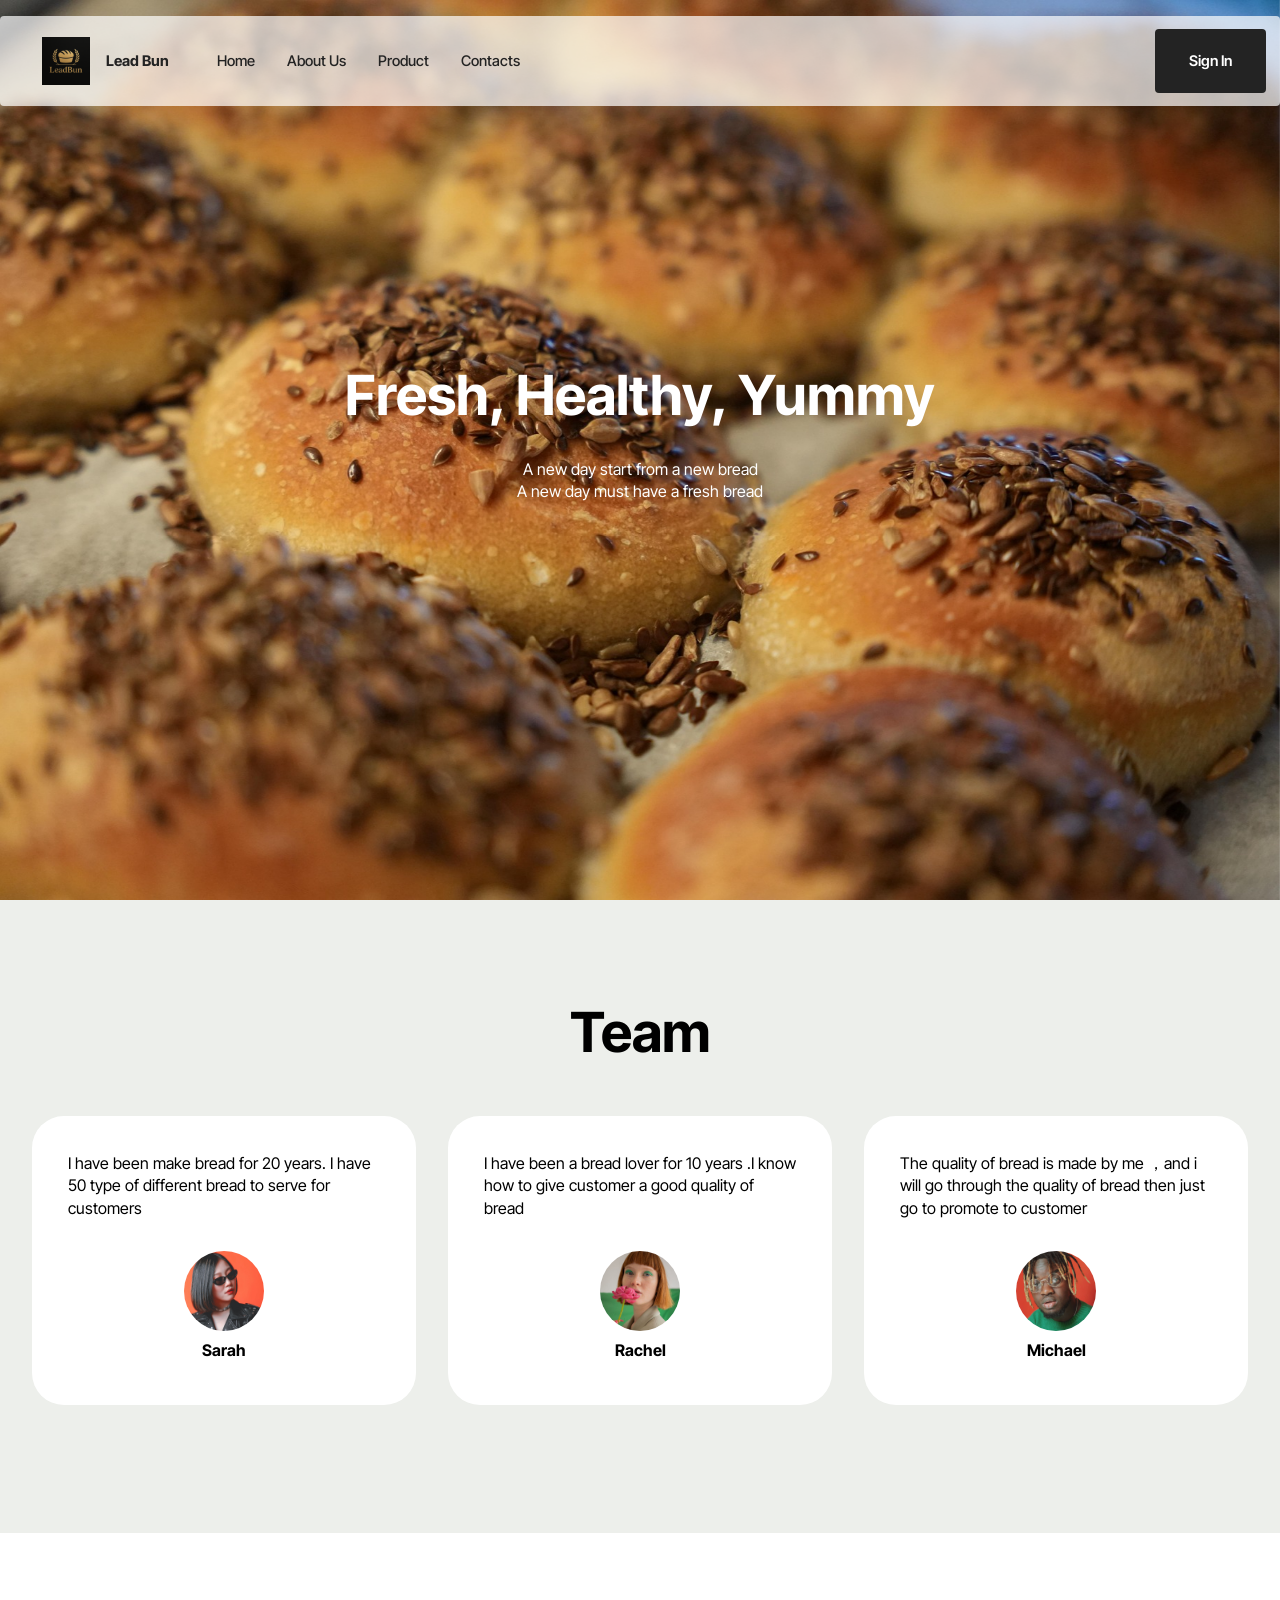
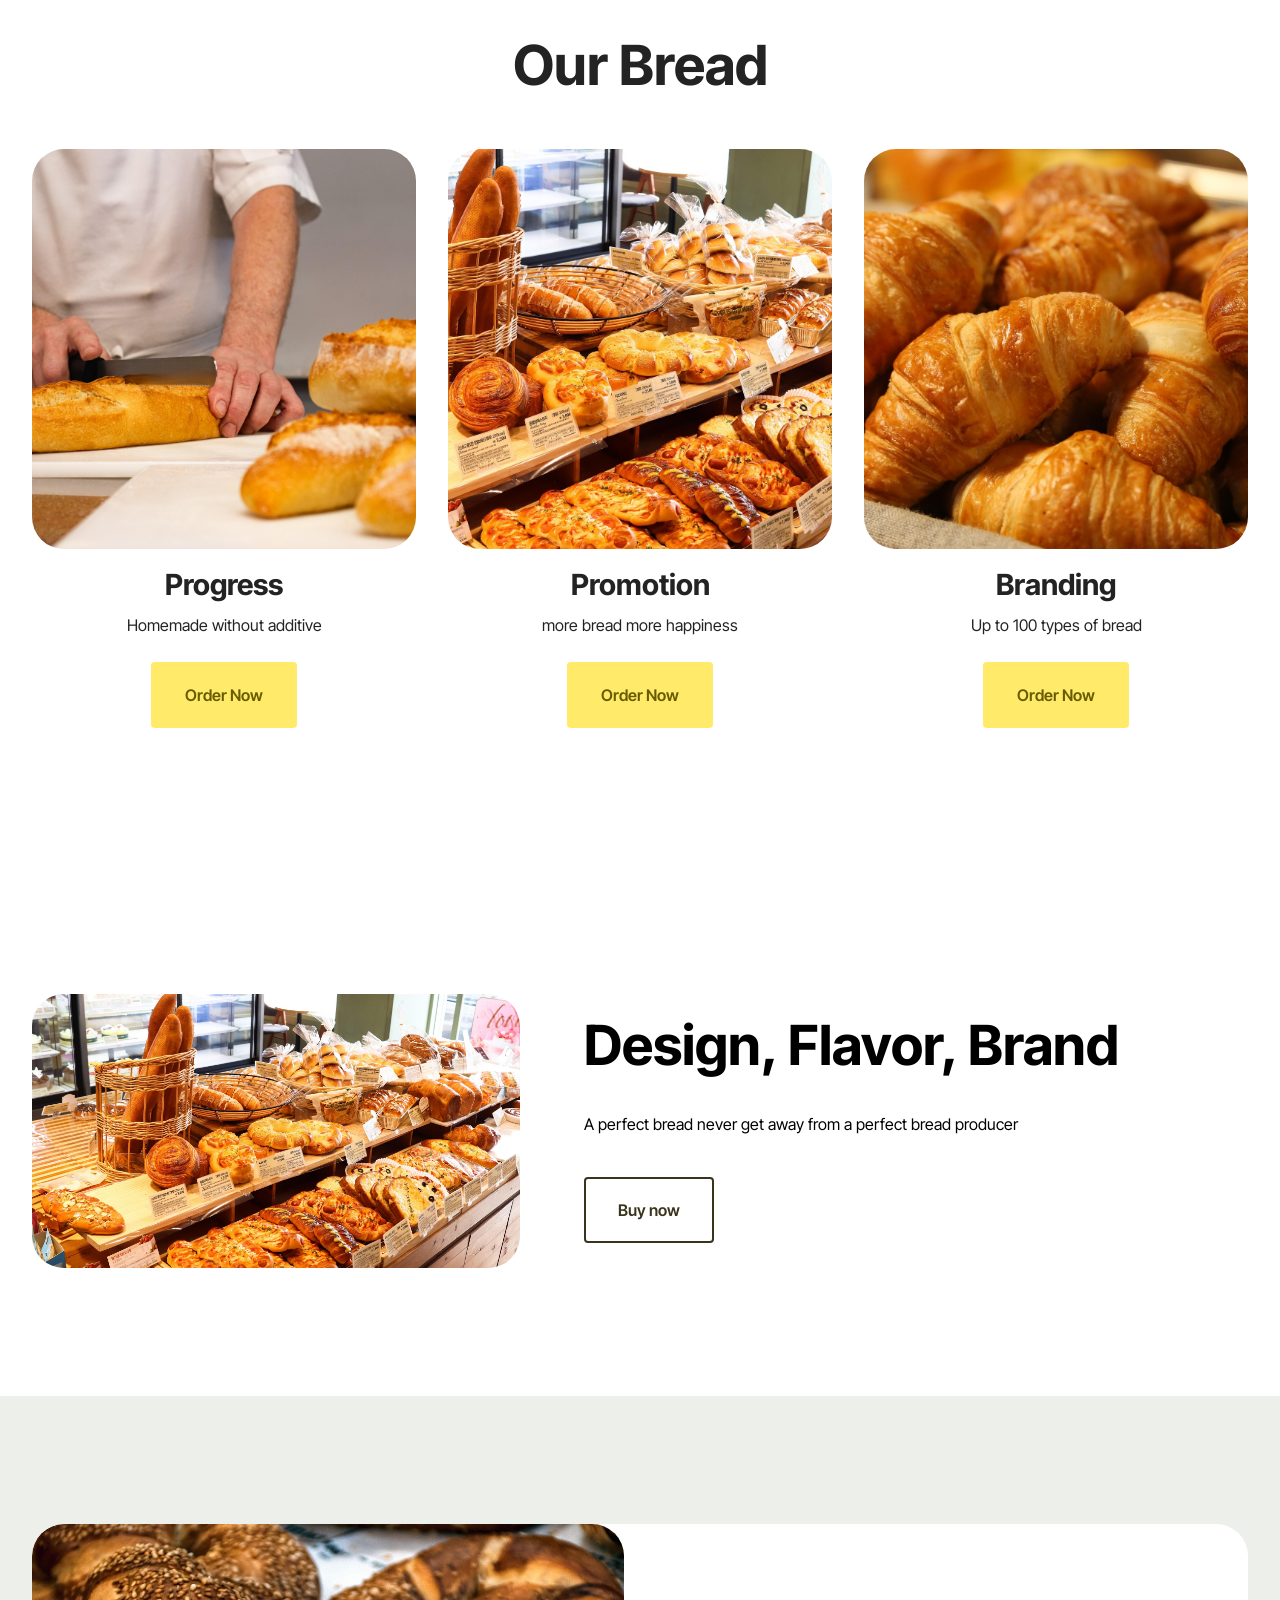
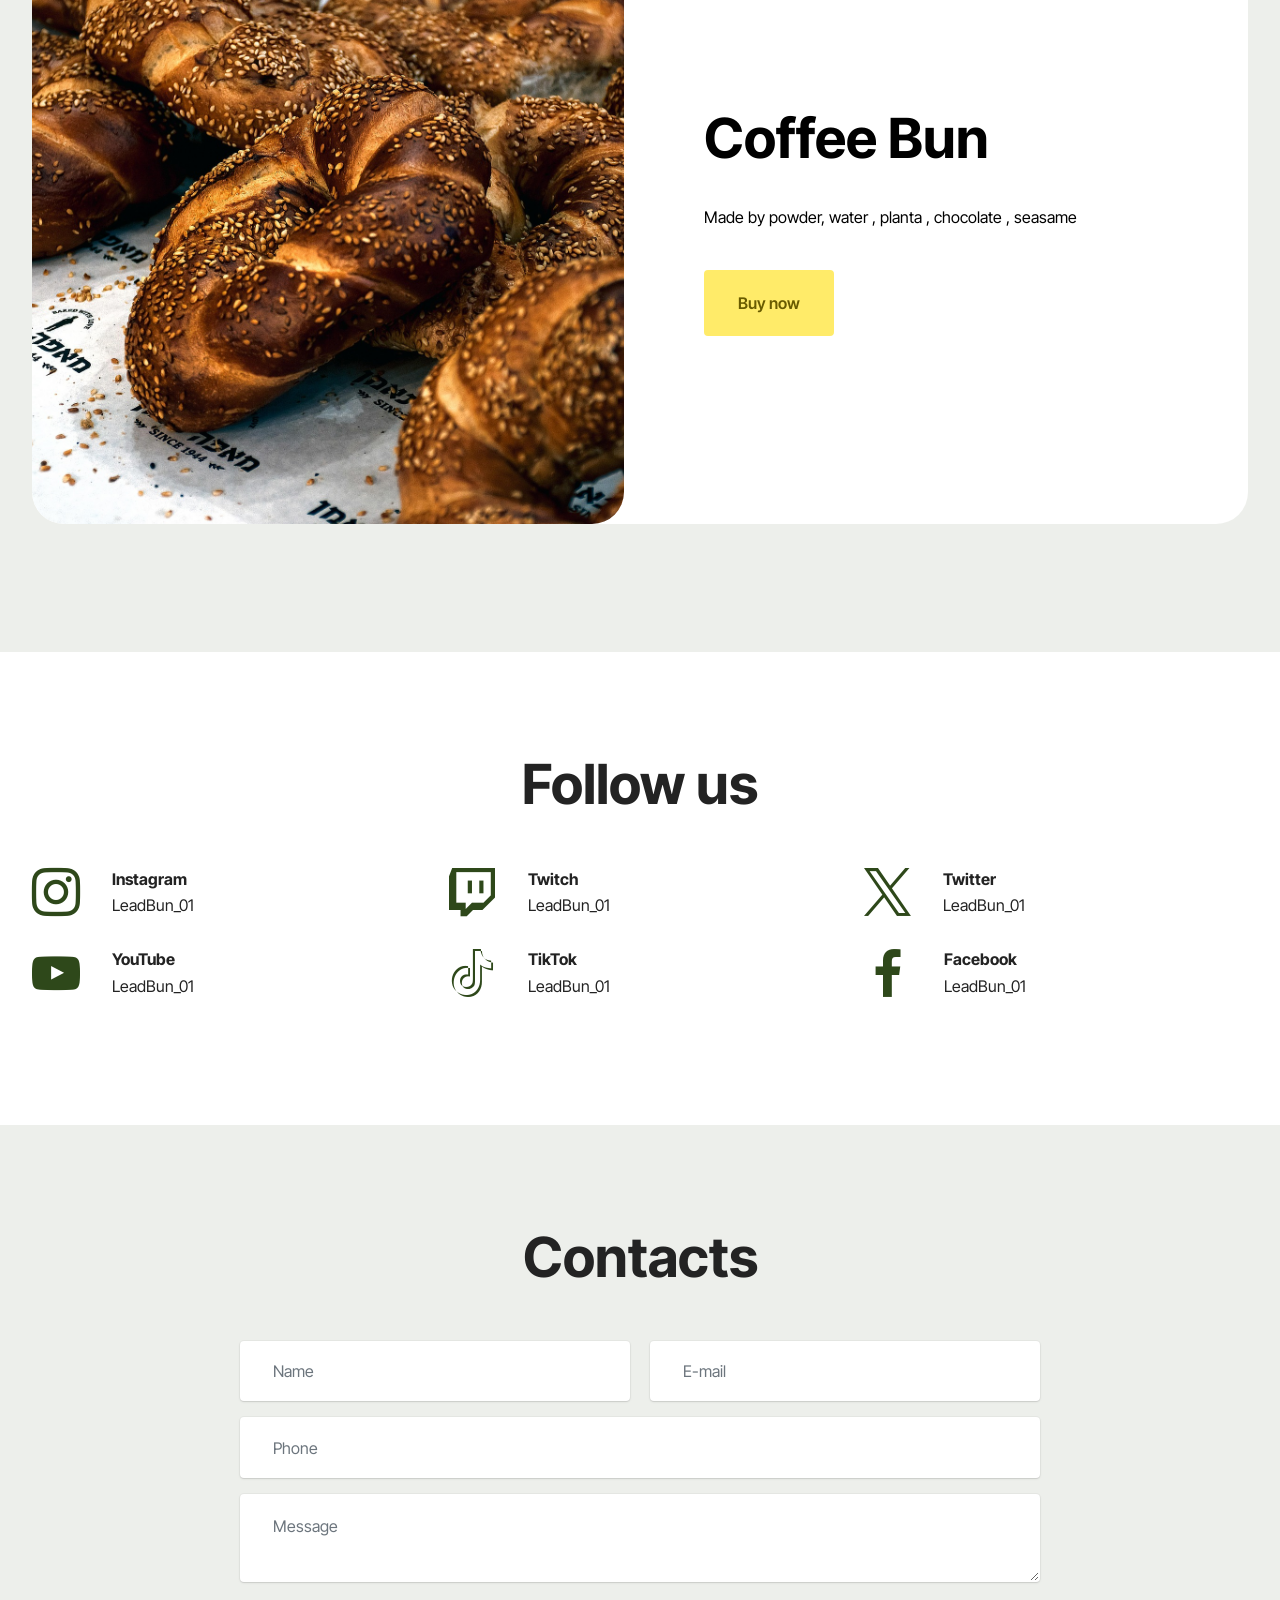
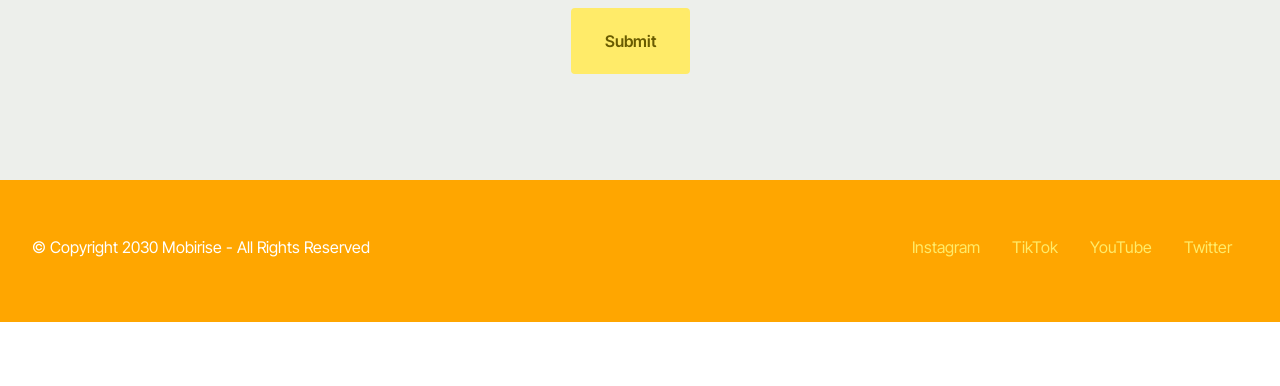
==== httpsmobiri.se.html @ e2ba7193 "create github pages" ====
<!DOCTYPE html>
<html  >
<head>
  <!-- Site made with Mobirise Website Builder v6.1.4, https://mobirise.com -->
  <meta charset="UTF-8">
  <meta http-equiv="X-UA-Compatible" content="IE=edge">
  <meta name="generator" content="Mobirise v6.1.4, mobirise.com">
  <meta name="viewport" content="width=device-width, initial-scale=1, minimum-scale=1">
  <link rel="shortcut icon" href="assets/images/9b58b9ac-4dff-45e2-8f97-2c76e20f9015.png" type="image/x-icon">
  <meta name="description" content="Crafted with warmth & elegance ，
Softness can be sophisticated">
  
  
  <title>Lead Bun</title>
  <link rel="stylesheet" href="assets/web/assets/mobirise-icons2/mobirise2.css">
  <link rel="stylesheet" href="assets/bootstrap/css/bootstrap.min.css">
  <link rel="stylesheet" href="assets/parallax/jarallax.css">
  <link rel="stylesheet" href="assets/animatecss/animate.css">
  <link rel="stylesheet" href="assets/dropdown/css/style.css">
  <link rel="stylesheet" href="assets/socicon/css/styles.css">
  <link rel="stylesheet" href="assets/theme/css/style.css">
  <link rel="preload" href="https://fonts.googleapis.com/css?family=Inter+Tight:100,200,300,400,500,600,700,800,900,100i,200i,300i,400i,500i,600i,700i,800i,900i&display=swap" as="style" onload="this.onload=null;this.rel='stylesheet'">
  <noscript><link rel="stylesheet" href="https://fonts.googleapis.com/css?family=Inter+Tight:100,200,300,400,500,600,700,800,900,100i,200i,300i,400i,500i,600i,700i,800i,900i&display=swap"></noscript>
  <link rel="preload" as="style" href="assets/mobirise/css/mbr-additional.css?v=gAJrHo"><link rel="stylesheet" href="assets/mobirise/css/mbr-additional.css?v=gAJrHo" type="text/css">

  
  
  
</head>
<body>
  
  <section data-bs-version="5.1" class="menu menu2 cid-uYOmBdxJes" once="menu" id="menu02-0">
	

	<nav class="navbar navbar-dropdown navbar-fixed-top navbar-expand-lg">
		<div class="container">
			<div class="navbar-brand">
				<span class="navbar-logo">
					<a href="https://mobiri.se">
						<img src="assets/images/9b58b9ac-4dff-45e2-8f97-2c76e20f9015.png" alt="Mobirise Website Builder" style="height: 3rem;">
					</a>
				</span>
				<span class="navbar-caption-wrap"><a class="navbar-caption text-black display-4" href="https://mobiri.se">Lead Bun</a></span>
			</div>
			<button class="navbar-toggler" type="button" data-toggle="collapse" data-bs-toggle="collapse" data-target="#navbarSupportedContent" data-bs-target="#navbarSupportedContent" aria-controls="navbarNavAltMarkup" aria-expanded="false" aria-label="Toggle navigation">
				<div class="hamburger">
					<span></span>
					<span></span>
					<span></span>
					<span></span>
				</div>
			</button>
			<div class="collapse navbar-collapse" id="navbarSupportedContent">
				<ul class="navbar-nav nav-dropdown" data-app-modern-menu="true"><li class="nav-item">
						<a class="nav-link link text-black text-primary display-4" href="httpsmobiri.se.html#top" aria-expanded="false">Home</a>
					</li><li class="nav-item"><a class="nav-link link text-black text-primary display-4" href="page2.html#header09-6m" aria-expanded="false">About Us</a></li>
					<li class="nav-item">
						<a class="nav-link link text-black text-primary display-4" href="page3.html#header09-6v" aria-expanded="false">Product</a>
					</li>
					<li class="nav-item">
						<a class="nav-link link text-black text-primary display-4" href="page4.html#header09-74" aria-expanded="false">Contacts</a>
					</li></ul>
				
				<div class="navbar-buttons mbr-section-btn"><a class="btn btn-black display-4" href="#">Sign In</a></div>
			</div>
		</div>
	</nav>
</section>

<section data-bs-version="5.1" class="header09 startm5 cid-uYOmBL2oLV mbr-fullscreen mbr-parallax-background" id="header09-1">	
    
	
	
	<div class="container-fluid">
		<div class="row">
			<div class="content-wrap col-12 col-md-8">
				<h1 class="mbr-section-title mbr-fonts-style mbr-white mb-4 display-1">
					<strong>Fresh, Healthy, Yummy</strong><strong><br></strong></h1>
				
				<p class="mbr-fonts-style mbr-text mbr-white mb-4 display-7">
					A new day start from a new bread<br>A new day must have a fresh bread<br></p>
				
			</div>
		</div>
	</div>
</section>

<section data-bs-version="5.1" class="people04 cid-uZ070g37o8" id="people04-2c">
	
	
	<div class="container">
		<div class="row mb-5 justify-content-center">
			<div class="col-12 mb-0 content-head">
				<h3 class="mbr-section-title mbr-fonts-style align-center mb-0 display-2">
					<strong>Team</strong></h3>
				
			</div>
		</div>
		<div class="row mbr-masonry" data-masonry="{&quot;percentPosition&quot;: true }">
			<div class="item features-without-image col-12 col-md-6 col-lg-4 active">
				<div class="item-wrapper">
					<div class="card-box align-left">
						<p class="card-text mbr-fonts-style display-7">
							I have been make bread for 20 years. I have 50 type of different bread to serve for customers</p>
						<div class="img-wrapper mt-4 mb-2">
							<img src="assets/images/team1.jpg" alt="" data-slide-to="0" data-bs-slide-to="0">
						</div>
						<h5 class="card-title mbr-fonts-style display-7">
							<strong>Sarah</strong>
						</h5>
					</div>
				</div>
			</div><div class="item features-without-image col-12 col-md-6 col-lg-4">
				<div class="item-wrapper">
					<div class="card-box align-left">
						<p class="card-text mbr-fonts-style display-7">
							I have been a bread lover for 10 years .I know how to give customer a good quality of bread</p>
						<div class="img-wrapper mt-4 mb-2">
							<img src="assets/images/team2.jpg" data-slide-to="1" data-bs-slide-to="1" alt="">
						</div>
						<h5 class="card-title mbr-fonts-style display-7">
							<strong>Rachel</strong>
						</h5>
					</div>
				</div>
			</div>
			
			<div class="item features-without-image col-12 col-md-6 col-lg-4">
				<div class="item-wrapper">
					<div class="card-box align-left">
						<p class="card-text mbr-fonts-style display-7">The quality of bread is made by me ，and i will go through the quality of bread then just go to promote to customer<br></p>
						<div class="img-wrapper mt-4 mb-2">
							<img src="assets/images/team6.jpg" data-slide-to="2" data-bs-slide-to="2" alt="">
						</div>
						<h5 class="card-title mbr-fonts-style display-7">
							<strong>Michael</strong>
						</h5>
					</div>
				</div>
			</div>
			
			
			
		</div>
	</div>
</section>

<section data-bs-version="5.1" class="features03 cid-uYOmGfGG3L" id="features03-2">
	
	
	<div class="container">
		<div class="row justify-content-center mb-5">
			<div class="col-12 content-head">
				<div class="mbr-section-head">
					<h4 class="mbr-section-title mbr-fonts-style align-center mb-0 display-2">
						<strong>Our Bread</strong></h4>
					
				</div>
			</div>
		</div>
		<div class="row">
			<div class="item features-image col-12 col-md-6 col-lg-4 active">
				<div class="item-wrapper">
					<div class="item-img mb-3">
						<img src="assets/images/mbr-3.jpg" alt="Mobirise Website Builder" title="">
					</div>
					<div class="item-content align-left">
						<h5 class="item-title mbr-fonts-style mt-0 mb-2 display-5">
							<strong>Progress</strong></h5>
						<p class="mbr-text mbr-fonts-style mb-3 display-7">Homemade without additive<br></p>
						<div class="mbr-section-btn item-footer"><a href="page8.html#form02-4n" class="btn item-btn btn-primary display-7">Order Now</a></div>
					</div>
				</div>
			</div>
			<div class="item features-image col-12 col-md-6 col-lg-4">
				<div class="item-wrapper">
					<div class="item-img mb-3">
						<img src="assets/images/mbr-4.jpg" alt="Mobirise Website Builder" title="" data-slide-to="1" data-bs-slide-to="1">
					</div>
					<div class="item-content align-left">
						<h5 class="item-title mbr-fonts-style mb-2 mt-0 display-5">
							<strong>Promotion</strong>
						</h5>
						<p class="mbr-text mbr-fonts-style mb-3 display-7">
						more bread more happiness<br>
						</p>
						<div class="mbr-section-btn item-footer"><a href="page8.html#form02-4n" class="btn item-btn btn-primary display-7">Order Now</a></div>
					</div>
				</div>
			</div>
			<div class="item features-image col-12 col-md-6 col-lg-4">
				<div class="item-wrapper">
					<div class="item-img mb-3">
						<img src="assets/images/mbr-5.jpg" alt="Mobirise Website Builder" title="" data-slide-to="2" data-bs-slide-to="2">
					</div>
					<div class="item-content align-left">
						<h5 class="item-title mbr-fonts-style mb-2 mt-0 display-5">
						    <strong>Branding</strong>
						</h5>
						<p class="mbr-text mbr-fonts-style mb-3 display-7">
						Up to 100 types of bread<br>
						</p>
						<div class="mbr-section-btn item-footer"><a href="page8.html#form02-4n" class="btn item-btn btn-primary display-7">Order Now</a></div>
					</div>
				</div>
			</div>
		</div>
	</div>
</section>

<section data-bs-version="5.1" class="start article2 cid-uYOmJ5UANx" id="article02-3">
	

	
	

	<div class="container">
		<div class="row justify-content-center">
			<div class="col-12 col-md-12 col-lg-5 image-wrapper">
				<img class="w-100" src="assets/images/mbr-4.jpg" alt="Mobirise Website Builder">
			</div>
			<div class="col-12 col-md-12 col-lg">
				<div class="text-wrapper align-left">
					<h1 class="mbr-section-title mbr-fonts-style mb-4 display-2">
						<strong>Design, Flavor, Brand</strong></h1>
					<p class="mbr-text align-left mbr-fonts-style mb-4 display-7">
					A perfect bread never get away from a perfect bread producer</p>
					<div class="mbr-section-btn align-left mt-3"><a class="btn btn-success-outline display-7" href="page9.html#form02-4x">Buy now</a></div>
				</div>
			</div>
		</div>
	</div>
</section>

<section data-bs-version="5.1" class="features024 cid-uYOmYcp5KM" id="features024-c">
  

  
  

  <div class="container">
    <div class="row justify-content-center align-items-center">
      <div class="col-12">
        <div class="card-wrapper">
          <div class="row">
            <div class="col-12 col-md-12 col-lg-6 image-wrapper">
              <img class="w-100" src="assets/images/mbr-15.jpg" alt="Mobirise Website Builder">
            </div>
            <div class="col-12 col-lg col-md-12">
              <div class="text-wrapper align-left">
                <h5 class="mbr-section-title mbr-fonts-style mb-4 display-2"><strong>Coffee Bun</strong></h5>
                
                <p class="mbr-text mbr-fonts-style mb-4 display-7">Made by powder, water , planta , chocolate , seasame</p>
                <div class="mbr-section-btn mt-3"><a class="btn btn-lg btn-primary display-7" href="page9.html#form02-4x">Buy now</a></div>
              </div>
            </div>
          </div>
        </div>
      </div>
    </div>
  </div>
</section>

<section data-bs-version="5.1" class="social02 cid-uYOmQz3axF" id="social02-7">
	

	
	
	<div class="container">
		<div class="row justify-content-center">
			<div class="col-12 content-head">
				<div class="mb-5">
					<h5 class="mbr-section-title mbr-fonts-style align-center mb-0 display-2">
						<strong>Follow us</strong>
					</h5>
					
				</div>
			</div>
		</div>
		<div class="row">
			<div class="item features-without-image col-12 col-md-6 col-lg-4">
				<div class="item-wrapper">
					<span class="mbr-iconfont m-auto socicon-instagram socicon"></span>
					<div class="card-box">
						<h4 class="card-title mbr-fonts-style mb-1 display-7">
							<strong>Instagram</strong>
						</h4>
						<h5 class="card-text mbr-fonts-style display-7">
							LeadBun_01</h5>
					</div>
				</div>
			</div>
			<div class="item features-without-image col-12 col-md-6 col-lg-4">
				<div class="item-wrapper">
					<span class="mbr-iconfont m-auto socicon-twitch socicon"></span>
					<div class="card-box">
						<h4 class="card-title mbr-fonts-style mb-1 display-7">
							<strong>Twitch</strong>
						</h4>
						<h5 class="card-text mbr-fonts-style display-7">
							LeadBun_01
						</h5>
					</div>
				</div>
			</div>
			<div class="item features-without-image col-12 col-md-6 col-lg-4">
				<div class="item-wrapper">
					<span class="mbr-iconfont m-auto socicon-twitter socicon"></span>
					<div class="card-box">
						<h4 class="card-title mbr-fonts-style mb-1 display-7">
							<strong>Twitter</strong>
						</h4>
						<h5 class="card-text mbr-fonts-style display-7">
							LeadBun_01
						</h5>
					</div>
				</div>
			</div>
			<div class="item features-without-image col-12 col-md-6 col-lg-4">
				<div class="item-wrapper">
					<span class="mbr-iconfont m-auto socicon-youtube socicon"></span>
					<div class="card-box">
						<h4 class="card-title mbr-fonts-style mb-1 display-7">
							<strong>YouTube</strong>
						</h4>
						<h5 class="card-text mbr-fonts-style display-7">
							LeadBun_01
						</h5>
					</div>
				</div>
			</div>
			<div class="item features-without-image col-12 col-md-6 col-lg-4">
				<div class="item-wrapper">
					<span class="mbr-iconfont m-auto socicon-tiktok socicon"></span>
					<div class="card-box">
						<h4 class="card-title mbr-fonts-style mb-1 display-7">
							<strong>TikTok</strong></h4>
						<h5 class="card-text mbr-fonts-style display-7">
							LeadBun_01
						</h5>
					</div>
				</div>
			</div>
			<div class="item features-without-image col-12 col-md-6 col-lg-4">
				<div class="item-wrapper">
					<span class="mbr-iconfont m-auto socicon-facebook socicon"></span>
					<div class="card-box">
						<h4 class="card-title mbr-fonts-style mb-1 display-7">
							<strong>Facebook</strong>
						</h4>
						<h5 class="card-text mbr-fonts-style display-7">
							LeadBun_01
						</h5>
					</div>
				</div>
			</div>
		</div>
	</div>
</section>

<section data-bs-version="5.1" class="form5 cid-uYOmTAWABt" id="form02-9">
    
    
    <div class="container">
        <div class="row justify-content-center">
            <div class="col-12 content-head">
                <div class="mbr-section-head mb-5">
                    <h3 class="mbr-section-title mbr-fonts-style align-center mb-0 display-2">
                        <strong>Contacts</strong>
                    </h3>
                    
                </div>
            </div>
        </div>
        <div class="row justify-content-center">
            <div class="col-lg-8 mx-auto mbr-form" data-form-type="formoid">
                <form action="https://mobirise.eu/" method="POST" class="mbr-form form-with-styler" data-form-title="Form Name"><input type="hidden" name="email" data-form-email="true" value="AiNAkmPriwWung57w7OKs2bjwLH/Ucc4w90sVyXGyX9nmhZBs2MdTEecepPytGU2hpeTcFSjzfVoftkiHa1Y0BcsoeseZzjrOxFvyoB4f6gF6lr1tLdFJ/NH979hUTS1">
                    <div class="row">
                        <div hidden="hidden" data-form-alert="" class="alert alert-success col-12">Thanks for filling out the form!</div>
                        <div hidden="hidden" data-form-alert-danger="" class="alert alert-danger col-12">
                            Oops...! some problem!
                        </div>
                    </div>
                    <div class="dragArea row">
                        <div class="col-md col-sm-12 form-group mb-3" data-for="name">
                            <input type="text" name="name" placeholder="Name" data-form-field="name" class="form-control" value="" id="name-form02-9">
                        </div>
                        <div class="col-md col-sm-12 form-group mb-3" data-for="email">
                            <input type="email" name="email" placeholder="E-mail" data-form-field="email" class="form-control" value="" id="email-form02-9">
                        </div>
                        <div class="col-12 form-group mb-3" data-for="phone">
                            <input type="tel" name="phone" placeholder="Phone" data-form-field="phone" class="form-control" value="" id="phone-form02-9">
                        </div>
                        <div class="col-12 form-group mb-3" data-for="textarea">
                            <textarea name="textarea" placeholder="Message" data-form-field="textarea" class="form-control" id="textarea-form02-9"></textarea>
                        </div>
                        <div class="col-lg-12 col-md-12 col-sm-12 align-center mbr-section-btn"><button type="submit" class="btn btn-primary display-7">Submit</button></div>
                    </div>
                </form>
            </div>
        </div>
    </div>
</section>

<section data-bs-version="5.1" class="footer2 cid-uZ6AtxTX6P" once="footers" id="footer02-62">
    

    
    

    <div class="container">
        <div class="row">
            <div class="col-12 col-lg-6 center mt-2 mb-3">
                <p class="mbr-fonts-style copyright mb-0 display-7">
                    © Copyright 2030 Mobirise - All Rights Reserved
                </p>
            </div>
            <div class="col-12 col-lg-6 center">
                <div class="row-links mt-2 mb-3">
                    <ul class="row-links-soc">
                        
                        
                        
                        
                    <li class="row-links-soc-item mbr-fonts-style display-7">
                            <a href="#" class="text-primary">Instagram</a>
                        </li><li class="row-links-soc-item mbr-fonts-style display-7">
                            <a href="#" class="text-primary">TikTok</a>
                        </li><li class="row-links-soc-item mbr-fonts-style display-7">
                            <a href="#" class="text-primary">YouTube</a>
                        </li><li class="row-links-soc-item mbr-fonts-style display-7">
                            <a href="#" class="text-primary">Twitter</a>
                        </li></ul>
                </div>
            </div>
        </div>
    </div>
</section><section class="display-7" style="padding: 0;align-items: center;justify-content: center;flex-wrap: wrap;    align-content: center;display: flex;position: relative;height: 4rem;"><a href="https://mobiri.se/" style="flex: 1 1;height: 4rem;position: absolute;width: 100%;z-index: 1;"><img alt="" style="height: 4rem;" src="[data-uri]"></a><p style="margin: 0;text-align: center;" class="display-7">&#8204;</p><a style="z-index:1" href="https://mobirise.com/builder/ai-website-generator.html">AI Website Generator</a></section><script src="assets/bootstrap/js/bootstrap.bundle.min.js"></script>  <script src="assets/parallax/jarallax.js"></script>  <script src="assets/smoothscroll/smooth-scroll.js"></script>  <script src="assets/ytplayer/index.js"></script>  <script src="assets/dropdown/js/navbar-dropdown.js"></script>  <script src="assets/masonry/masonry.pkgd.min.js"></script>  <script src="assets/imagesloaded/imagesloaded.pkgd.min.js"></script>  <script src="assets/theme/js/script.js"></script>  <script src="assets/formoid/formoid.min.js"></script>  
  
  
 <div id="scrollToTop" class="scrollToTop mbr-arrow-up"><a style="text-align: center;"><i class="mbr-arrow-up-icon mbr-arrow-up-icon-cm cm-icon cm-icon-smallarrow-up"></i></a></div>
    <input name="animation" type="hidden">
  </body>
</html>
---- assets/web/assets/mobirise-icons2/mobirise2.css ----
@font-face {
  font-family: 'Moririse2';
  font-display: swap;
  src:  url('mobirise2.eot?f2bix4');
  src:  url('mobirise2.eot?f2bix4#iefix') format('embedded-opentype'),
    url('mobirise2.ttf?f2bix4') format('truetype'),
    url('mobirise2.woff?f2bix4') format('woff'),
    url('mobirise2.svg?f2bix4#mobirise2') format('svg');
  font-weight: normal;
  font-style: normal;
}

[class^="mobi-"], [class*=" mobi-"] {
  /* use !important to prevent issues with browser extensions that change fonts */
  font-family: 'Moririse2' !important;
  speak: none;
  font-style: normal;
  font-weight: normal;
  font-variant: normal;
  text-transform: none;
  line-height: 1;

  /* Better Font Rendering =========== */
  -webkit-font-smoothing: antialiased;
  -moz-osx-font-smoothing: grayscale;
}

.mobi-mbri-add-submenu:before {
  content: "\e900";
}
.mobi-mbri-alert:before {
  content: "\e901";
}
.mobi-mbri-align-center:before {
  content: "\e902";
}
.mobi-mbri-align-justify:before {
  content: "\e903";
}
.mobi-mbri-align-left:before {
  content: "\e904";
}
.mobi-mbri-align-right:before {
  content: "\e905";
}
.mobi-mbri-android:before {
  content: "\e906";
}
.mobi-mbri-apple:before {
  content: "\e907";
}
.mobi-mbri-arrow-down:before {
  content: "\e908";
}
.mobi-mbri-arrow-next:before {
  content: "\e909";
}
.mobi-mbri-arrow-prev:before {
  content: "\e90a";
}
.mobi-mbri-arrow-up:before {
  content: "\e90b";
}
.mobi-mbri-bold:before {
  content: "\e90c";
}
.mobi-mbri-bookmark:before {
  content: "\e90d";
}
.mobi-mbri-bootstrap:before {
  content: "\e90e";
}
.mobi-mbri-briefcase:before {
  content: "\e90f";
}
.mobi-mbri-browse:before {
  content: "\e910";
}
.mobi-mbri-bulleted-list:before {
  content: "\e911";
}
.mobi-mbri-calendar:before {
  content: "\e912";
}
.mobi-mbri-camera:before {
  content: "\e913";
}
.mobi-mbri-cart-add:before {
  content: "\e914";
}
.mobi-mbri-cart-full:before {
  content: "\e915";
}
.mobi-mbri-cash:before {
  content: "\e916";
}
.mobi-mbri-change-style:before {
  content: "\e917";
}
.mobi-mbri-chat:before {
  content: "\e918";
}
.mobi-mbri-clock:before {
  content: "\e919";
}
.mobi-mbri-close:before {
  content: "\e91a";
}
.mobi-mbri-cloud:before {
  content: "\e91b";
}
.mobi-mbri-code:before {
  content: "\e91c";
}
.mobi-mbri-contact-form:before {
  content: "\e91d";
}
.mobi-mbri-credit-card:before {
  content: "\e91e";
}
.mobi-mbri-cursor-click:before {
  content: "\e91f";
}
.mobi-mbri-cust-feedback:before {
  content: "\e920";
}
.mobi-mbri-database:before {
  content: "\e921";
}
.mobi-mbri-delivery:before {
  content: "\e922";
}
.mobi-mbri-desktop:before {
  content: "\e923";
}
.mobi-mbri-devices:before {
  content: "\e924";
}
.mobi-mbri-down:before {
  content: "\e925";
}
.mobi-mbri-download-2:before {
  content: "\e926";
}
.mobi-mbri-download:before {
  content: "\e927";
}
.mobi-mbri-drag-n-drop-2:before {
  content: "\e928";
}
.mobi-mbri-drag-n-drop:before {
  content: "\e929";
}
.mobi-mbri-edit-2:before {
  content: "\e92a";
}
.mobi-mbri-edit:before {
  content: "\e92b";
}
.mobi-mbri-error:before {
  content: "\e92c";
}
.mobi-mbri-extension:before {
  content: "\e92d";
}
.mobi-mbri-features:before {
  content: "\e92e";
}
.mobi-mbri-file:before {
  content: "\e92f";
}
.mobi-mbri-flag:before {
  content: "\e930";
}
.mobi-mbri-folder:before {
  content: "\e931";
}
.mobi-mbri-gift:before {
  content: "\e932";
}
.mobi-mbri-github:before {
  content: "\e933";
}
.mobi-mbri-globe-2:before {
  content: "\e934";
}
.mobi-mbri-globe:before {
  content: "\e935";
}
.mobi-mbri-growing-chart:before {
  content: "\e936";
}
.mobi-mbri-hearth:before {
  content: "\e937";
}
.mobi-mbri-help:before {
  content: "\e938";
}
.mobi-mbri-home:before {
  content: "\e939";
}
.mobi-mbri-hot-cup:before {
  content: "\e93a";
}
.mobi-mbri-idea:before {
  content: "\e93b";
}
.mobi-mbri-image-gallery:before {
  content: "\e93c";
}
.mobi-mbri-image-slider:before {
  content: "\e93d";
}
.mobi-mbri-info:before {
  content: "\e93e";
}
.mobi-mbri-italic:before {
  content: "\e93f";
}
.mobi-mbri-key:before {
  content: "\e940";
}
.mobi-mbri-laptop:before {
  content: "\e941";
}
.mobi-mbri-layers:before {
  content: "\e942";
}
.mobi-mbri-left-right:before {
  content: "\e943";
}
.mobi-mbri-left:before {
  content: "\e944";
}
.mobi-mbri-letter:before {
  content: "\e945";
}
.mobi-mbri-like:before {
  content: "\e946";
}
.mobi-mbri-link:before {
  content: "\e947";
}
.mobi-mbri-lock:before {
  content: "\e948";
}
.mobi-mbri-login:before {
  content: "\e949";
}
.mobi-mbri-logout:before {
  content: "\e94a";
}
.mobi-mbri-magic-stick:before {
  content: "\e94b";
}
.mobi-mbri-map-pin:before {
  content: "\e94c";
}
.mobi-mbri-menu:before {
  content: "\e94d";
}
.mobi-mbri-mobile-2:before {
  content: "\e94e";
}
.mobi-mbri-mobile-horizontal:before {
  content: "\e94f";
}
.mobi-mbri-mobile:before {
  content: "\e950";
}
.mobi-mbri-mobirise:before {
  content: "\e951";
}
.mobi-mbri-more-horizontal:before {
  content: "\e952";
}
.mobi-mbri-more-vertical:before {
  content: "\e953";
}
.mobi-mbri-music:before {
  content: "\e954";
}
.mobi-mbri-new-file:before {
  content: "\e955";
}
.mobi-mbri-numbered-list:before {
  content: "\e956";
}
.mobi-mbri-opened-folder:before {
  content: "\e957";
}
.mobi-mbri-pages:before {
  content: "\e958";
}
.mobi-mbri-paper-plane:before {
  content: "\e959";
}
.mobi-mbri-paperclip:before {
  content: "\e95a";
}
.mobi-mbri-phone:before {
  content: "\e95b";
}
.mobi-mbri-photo:before {
  content: "\e95c";
}
.mobi-mbri-photos:before {
  content: "\e95d";
}
.mobi-mbri-pin:before {
  content: "\e95e";
}
.mobi-mbri-play:before {
  content: "\e95f";
}
.mobi-mbri-plus:before {
  content: "\e960";
}
.mobi-mbri-preview:before {
  content: "\e961";
}
.mobi-mbri-print:before {
  content: "\e962";
}
.mobi-mbri-protect:before {
  content: "\e963";
}
.mobi-mbri-question:before {
  content: "\e964";
}
.mobi-mbri-quote-left:before {
  content: "\e965";
}
.mobi-mbri-quote-right:before {
  content: "\e966";
}
.mobi-mbri-redo:before {
  content: "\e967";
}
.mobi-mbri-refresh:before {
  content: "\e968";
}
.mobi-mbri-responsive-2:before {
  content: "\e969";
}
.mobi-mbri-responsive:before {
  content: "\e96a";
}
.mobi-mbri-right:before {
  content: "\e96b";
}
.mobi-mbri-rocket:before {
  content: "\e96c";
}
.mobi-mbri-sad-face:before {
  content: "\e96d";
}
.mobi-mbri-sale:before {
  content: "\e96e";
}
.mobi-mbri-save:before {
  content: "\e96f";
}
.mobi-mbri-search:before {
  content: "\e970";
}
.mobi-mbri-setting-2:before {
  content: "\e971";
}
.mobi-mbri-setting-3:before {
  content: "\e972";
}
.mobi-mbri-setting:before {
  content: "\e973";
}
.mobi-mbri-share:before {
  content: "\e974";
}
.mobi-mbri-shopping-bag:before {
  content: "\e975";
}
.mobi-mbri-shopping-basket:before {
  content: "\e976";
}
.mobi-mbri-shopping-cart:before {
  content: "\e977";
}
.mobi-mbri-sites:before {
  content: "\e978";
}
.mobi-mbri-smile-face:before {
  content: "\e979";
}
.mobi-mbri-speed:before {
  content: "\e97a";
}
.mobi-mbri-star:before {
  content: "\e97b";
}
.mobi-mbri-success:before {
  content: "\e97c";
}
.mobi-mbri-sun:before {
  content: "\e97d";
}
.mobi-mbri-sun2:before {
  content: "\e97e";
}
.mobi-mbri-tablet-vertical:before {
  content: "\e97f";
}
.mobi-mbri-tablet:before {
  content: "\e980";
}
.mobi-mbri-target:before {
  content: "\e981";
}
.mobi-mbri-timer:before {
  content: "\e982";
}
.mobi-mbri-to-ftp:before {
  content: "\e983";
}
.mobi-mbri-to-local-drive:before {
  content: "\e984";
}
.mobi-mbri-touch-swipe:before {
  content: "\e985";
}
.mobi-mbri-touch:before {
  content: "\e986";
}
.mobi-mbri-trash:before {
  content: "\e987";
}
.mobi-mbri-underline:before {
  content: "\e988";
}
.mobi-mbri-undo:before {
  content: "\e989";
}
.mobi-mbri-unlink:before {
  content: "\e98a";
}
.mobi-mbri-unlock:before {
  content: "\e98b";
}
.mobi-mbri-up-down:before {
  content: "\e98c";
}
.mobi-mbri-up:before {
  content: "\e98d";
}
.mobi-mbri-update:before {
  content: "\e98e";
}
.mobi-mbri-upload-2:before {
  content: "\e98f";
}
.mobi-mbri-upload:before {
  content: "\e990";
}
.mobi-mbri-user-2:before {
  content: "\e991";
}
.mobi-mbri-user:before {
  content: "\e992";
}
.mobi-mbri-users:before {
  content: "\e993";
}
.mobi-mbri-video-play:before {
  content: "\e994";
}
.mobi-mbri-video:before {
  content: "\e995";
}
.mobi-mbri-watch:before {
  content: "\e996";
}
.mobi-mbri-website-theme-2:before {
  content: "\e997";
}
.mobi-mbri-website-theme:before {
  content: "\e998";
}
.mobi-mbri-wifi:before {
  content: "\e999";
}
.mobi-mbri-windows:before {
  content: "\e99a";
}
.mobi-mbri-zoom-in:before {
  content: "\e99b";
}
.mobi-mbri-zoom-out:before {
  content: "\e99c";
}
---- assets/parallax/jarallax.css ----
.jarallax {
    position: relative;
    z-index: 0;
}
.jarallax > .jarallax-img {
    position: absolute;
    object-fit: cover;
    /* support for plugin https://github.com/bfred-it/object-fit-images */
    font-family: 'object-fit: cover;';
    top: 0;
    left: 0;
    width: 100%;
    height: 100%;
    z-index: -1;
}
---- assets/dropdown/css/style.css ----
.navbar-dropdown {
  left: 0;
  padding: 0;
  position: absolute;
  right: 0;
  top: 0;
  transition: all 0.45s ease;
  z-index: 1030;
  background: #282828; }
  .navbar-dropdown .navbar-logo {
    margin-right: 0.8rem;
    transition: margin 0.3s ease-in-out;
    vertical-align: middle; }
    .navbar-dropdown .navbar-logo img {
      height: 3.125rem;
      transition: all 0.3s ease-in-out; }
    .navbar-dropdown .navbar-logo.mbr-iconfont {
      font-size: 3.125rem;
      line-height: 3.125rem; }
  .navbar-dropdown .navbar-caption {
    font-weight: 700;
    white-space: normal;
    vertical-align: -4px;
    line-height: 3.125rem !important; }
    .navbar-dropdown .navbar-caption, .navbar-dropdown .navbar-caption:hover {
      color: inherit;
      text-decoration: none; }
  .navbar-dropdown .mbr-iconfont + .navbar-caption {
    vertical-align: -1px; }
  .navbar-dropdown.navbar-fixed-top {
    position: fixed; }
  .navbar-dropdown .navbar-brand span {
    vertical-align: -4px; }
  .navbar-dropdown.bg-color.transparent {
    background: none; }
  .navbar-dropdown.navbar-short .navbar-brand {
    padding: 0.625rem 0; }
    .navbar-dropdown.navbar-short .navbar-brand span {
      vertical-align: -1px; }
  .navbar-dropdown.navbar-short .navbar-caption {
    line-height: 2.375rem !important;
    vertical-align: -2px; }
  .navbar-dropdown.navbar-short .navbar-logo {
    margin-right: 0.5rem; }
    .navbar-dropdown.navbar-short .navbar-logo img {
      height: 2.375rem; }
    .navbar-dropdown.navbar-short .navbar-logo.mbr-iconfont {
      font-size: 2.375rem;
      line-height: 2.375rem; }
  .navbar-dropdown.navbar-short .mbr-table-cell {
    height: 3.625rem; }
  .navbar-dropdown .navbar-close {
    left: 0.6875rem;
    position: fixed;
    top: 0.75rem;
    z-index: 1000; }
  .navbar-dropdown .hamburger-icon {
    content: "";
    display: inline-block;
    vertical-align: middle;
    width: 16px;
    -webkit-box-shadow: 0 -6px 0 1px #282828,0 0 0 1px #282828,0 6px 0 1px #282828;
    -moz-box-shadow: 0 -6px 0 1px #282828,0 0 0 1px #282828,0 6px 0 1px #282828;
    box-shadow: 0 -6px 0 1px #282828,0 0 0 1px #282828,0 6px 0 1px #282828; }

.dropdown-menu .dropdown-toggle[data-toggle="dropdown-submenu"]::after {
  border-bottom: 0.35em solid transparent;
  border-left: 0.35em solid;
  border-right: 0;
  border-top: 0.35em solid transparent;
  margin-left: 0.3rem; }

.dropdown-menu .dropdown-item:focus {
  outline: 0; }

.nav-dropdown {
  font-size: 0.75rem;
  font-weight: 500;
  height: auto !important; }
  .nav-dropdown .nav-btn {
    padding-left: 1rem; }
  .nav-dropdown .link {
    margin: .667em 1.667em;
    font-weight: 500;
    padding: 0;
    transition: color .2s ease-in-out; }
    .nav-dropdown .link.dropdown-toggle {
      margin-right: 2.583em; }
      .nav-dropdown .link.dropdown-toggle::after {
        margin-left: .25rem;
        border-top: 0.35em solid;
        border-right: 0.35em solid transparent;
        border-left: 0.35em solid transparent;
        border-bottom: 0; }
      .nav-dropdown .link.dropdown-toggle[aria-expanded="true"] {
        margin: 0;
        padding: 0.667em 3.263em  0.667em 1.667em; }
  .nav-dropdown .link::after,
  .nav-dropdown .dropdown-item::after {
    color: inherit; }
  .nav-dropdown .btn {
    font-size: 0.75rem;
    font-weight: 700;
    letter-spacing: 0;
    margin-bottom: 0;
    padding-left: 1.25rem;
    padding-right: 1.25rem; }
  .nav-dropdown .dropdown-menu {
    border-radius: 0;
    border: 0;
    left: 0;
    margin: 0;
    padding-bottom: 1.25rem;
    padding-top: 1.25rem;
    position: relative; }
  .nav-dropdown .dropdown-submenu {
    margin-left: 0.125rem;
    top: 0; }
  .nav-dropdown .dropdown-item {
    font-weight: 500;
    line-height: 2;
    padding: 0.3846em 4.615em 0.3846em 1.5385em;
    position: relative;
    transition: color .2s ease-in-out, background-color .2s ease-in-out; }
    .nav-dropdown .dropdown-item::after {
      margin-top: -0.3077em;
      position: absolute;
      right: 1.1538em;
      top: 50%; }
    .nav-dropdown .dropdown-item:focus, .nav-dropdown .dropdown-item:hover {
      background: none; }

@media (max-width: 767px) {
  .nav-dropdown.navbar-toggleable-sm {
    bottom: 0;
    display: none;
    left: 0;
    overflow-x: hidden;
    position: fixed;
    top: 0;
    transform: translateX(-100%);
    -ms-transform: translateX(-100%);
    -webkit-transform: translateX(-100%);
    width: 18.75rem;
    z-index: 999; } }
.nav-dropdown.navbar-toggleable-xl {
  bottom: 0;
  display: none;
  left: 0;
  overflow-x: hidden;
  position: fixed;
  top: 0;
  transform: translateX(-100%);
  -ms-transform: translateX(-100%);
  -webkit-transform: translateX(-100%);
  width: 18.75rem;
  z-index: 999; }

.nav-dropdown-sm {
  display: block !important;
  overflow-x: hidden;
  overflow: auto;
  padding-top: 3.875rem; }
  .nav-dropdown-sm::after {
    content: "";
    display: block;
    height: 3rem;
    width: 100%; }
  .nav-dropdown-sm.collapse.in ~ .navbar-close {
    display: block !important; }
  .nav-dropdown-sm.collapsing, .nav-dropdown-sm.collapse.in {
    transform: translateX(0);
    -ms-transform: translateX(0);
    -webkit-transform: translateX(0);
    transition: all 0.25s ease-out;
    -webkit-transition: all 0.25s ease-out;
    background: #282828; }
  .nav-dropdown-sm.collapsing[aria-expanded="false"] {
    transform: translateX(-100%);
    -ms-transform: translateX(-100%);
    -webkit-transform: translateX(-100%); }
  .nav-dropdown-sm .nav-item {
    display: block;
    margin-left: 0 !important;
    padding-left: 0; }
  .nav-dropdown-sm .link,
  .nav-dropdown-sm .dropdown-item {
    border-top: 1px dotted rgba(255, 255, 255, 0.1);
    font-size: 0.8125rem;
    line-height: 1.6;
    margin: 0 !important;
    padding: 0.875rem 2.4rem 0.875rem 1.5625rem !important;
    position: relative;
    white-space: normal; }
    .nav-dropdown-sm .link:focus, .nav-dropdown-sm .link:hover,
    .nav-dropdown-sm .dropdown-item:focus,
    .nav-dropdown-sm .dropdown-item:hover {
      background: rgba(0, 0, 0, 0.2) !important;
      color: #c0a375; }
  .nav-dropdown-sm .nav-btn {
    position: relative;
    padding: 1.5625rem 1.5625rem 0 1.5625rem; }
    .nav-dropdown-sm .nav-btn::before {
      border-top: 1px dotted rgba(255, 255, 255, 0.1);
      content: "";
      left: 0;
      position: absolute;
      top: 0;
      width: 100%; }
    .nav-dropdown-sm .nav-btn + .nav-btn {
      padding-top: 0.625rem; }
      .nav-dropdown-sm .nav-btn + .nav-btn::before {
        display: none; }
  .nav-dropdown-sm .btn {
    padding: 0.625rem 0; }
  .nav-dropdown-sm .dropdown-toggle[data-toggle="dropdown-submenu"]::after {
    margin-left: .25rem;
    border-top: 0.35em solid;
    border-right: 0.35em solid transparent;
    border-left: 0.35em solid transparent;
    border-bottom: 0; }
  .nav-dropdown-sm .dropdown-toggle[data-toggle="dropdown-submenu"][aria-expanded="true"]::after {
    border-top: 0;
    border-right: 0.35em solid transparent;
    border-left: 0.35em solid transparent;
    border-bottom: 0.35em solid; }
  .nav-dropdown-sm .dropdown-menu {
    margin: 0;
    padding: 0;
    position: relative;
    top: 0;
    left: 0;
    width: 100%;
    border: 0;
    float: none;
    border-radius: 0;
    background: none; }
  .nav-dropdown-sm .dropdown-submenu {
    left: 100%;
    margin-left: 0.125rem;
    margin-top: -1.25rem;
    top: 0; }

.navbar-toggleable-sm .nav-dropdown .dropdown-menu {
  position: absolute; }

.navbar-toggleable-sm .nav-dropdown .dropdown-submenu {
  left: 100%;
  margin-left: 0.125rem;
  margin-top: -1.25rem;
  top: 0; }

.navbar-toggleable-sm.opened .nav-dropdown .dropdown-menu {
  position: relative; }

.navbar-toggleable-sm.opened .nav-dropdown .dropdown-submenu {
  left: 0;
  margin-left: 00rem;
  margin-top: 0rem;
  top: 0; }

.is-builder .nav-dropdown.collapsing {
  transition: none !important; }
---- assets/socicon/css/styles.css ----
@charset "UTF-8";

@font-face {
  font-family: 'Socicon';
  src:  url('../fonts/socicon.eot');
  src:  url('../fonts/socicon.eot?#iefix') format('embedded-opentype'),
    url('../fonts/socicon.woff2') format('woff2'),
    url('../fonts/socicon.ttf') format('truetype'),
    url('../fonts/socicon.woff') format('woff'),
    url('../fonts/socicon.svg#socicon') format('svg');
  font-weight: normal;
  font-style: normal;
  font-display: swap;
}

[data-icon]:before {
  font-family: "socicon" !important;
  content: attr(data-icon);
  font-style: normal !important;
  font-weight: normal !important;
  font-variant: normal !important;
  text-transform: none !important;
  speak: none;
  line-height: 1;
  -webkit-font-smoothing: antialiased;
  -moz-osx-font-smoothing: grayscale;
}

[class^="socicon-"], [class*=" socicon-"] {
  /* use !important to prevent issues with browser extensions that change fonts */
  font-family: 'Socicon' !important;
  speak: none;
  font-style: normal;
  font-weight: normal;
  font-variant: normal;
  text-transform: none;
  line-height: 1;

  /* Better Font Rendering =========== */
  -webkit-font-smoothing: antialiased;
  -moz-osx-font-smoothing: grayscale;
}

.socicon-500px:before {
  content: "\e000";
}
.socicon-8tracks:before {
  content: "\e001";
}
.socicon-airbnb:before {
  content: "\e002";
}
.socicon-alliance:before {
  content: "\e003";
}
.socicon-amazon:before {
  content: "\e004";
}
.socicon-amplement:before {
  content: "\e005";
}
.socicon-android:before {
  content: "\e006";
}
.socicon-angellist:before {
  content: "\e007";
}
.socicon-apple:before {
  content: "\e008";
}
.socicon-appnet:before {
  content: "\e009";
}
.socicon-baidu:before {
  content: "\e00a";
}
.socicon-bandcamp:before {
  content: "\e00b";
}
.socicon-battlenet:before {
  content: "\e00c";
}
.socicon-mixer:before {
  content: "\e00d";
}
.socicon-bebee:before {
  content: "\e00e";
}
.socicon-bebo:before {
  content: "\e00f";
}
.socicon-behance:before {
  content: "\e010";
}
.socicon-blizzard:before {
  content: "\e011";
}
.socicon-blogger:before {
  content: "\e012";
}
.socicon-buffer:before {
  content: "\e013";
}
.socicon-chrome:before {
  content: "\e014";
}
.socicon-coderwall:before {
  content: "\e015";
}
.socicon-curse:before {
  content: "\e016";
}
.socicon-dailymotion:before {
  content: "\e017";
}
.socicon-deezer:before {
  content: "\e018";
}
.socicon-delicious:before {
  content: "\e019";
}
.socicon-deviantart:before {
  content: "\e01a";
}
.socicon-diablo:before {
  content: "\e01b";
}
.socicon-digg:before {
  content: "\e01c";
}
.socicon-discord:before {
  content: "\e01d";
}
.socicon-disqus:before {
  content: "\e01e";
}
.socicon-douban:before {
  content: "\e01f";
}
.socicon-draugiem:before {
  content: "\e020";
}
.socicon-dribbble:before {
  content: "\e021";
}
.socicon-drupal:before {
  content: "\e022";
}
.socicon-ebay:before {
  content: "\e023";
}
.socicon-ello:before {
  content: "\e024";
}
.socicon-endomodo:before {
  content: "\e025";
}
.socicon-envato:before {
  content: "\e026";
}
.socicon-etsy:before {
  content: "\e027";
}
.socicon-facebook:before {
  content: "\e028";
}
.socicon-feedburner:before {
  content: "\e029";
}
.socicon-filmweb:before {
  content: "\e02a";
}
.socicon-firefox:before {
  content: "\e02b";
}
.socicon-flattr:before {
  content: "\e02c";
}
.socicon-flickr:before {
  content: "\e02d";
}
.socicon-formulr:before {
  content: "\e02e";
}
.socicon-forrst:before {
  content: "\e02f";
}
.socicon-foursquare:before {
  content: "\e030";
}
.socicon-friendfeed:before {
  content: "\e031";
}
.socicon-github:before {
  content: "\e032";
}
.socicon-goodreads:before {
  content: "\e033";
}
.socicon-google:before {
  content: "\e034";
}
.socicon-googlescholar:before {
  content: "\e035";
}
.socicon-googlegroups:before {
  content: "\e036";
}
.socicon-googlephotos:before {
  content: "\e037";
}
.socicon-googleplus:before {
  content: "\e038";
}
.socicon-grooveshark:before {
  content: "\e039";
}
.socicon-hackerrank:before {
  content: "\e03a";
}
.socicon-hearthstone:before {
  content: "\e03b";
}
.socicon-hellocoton:before {
  content: "\e03c";
}
.socicon-heroes:before {
  content: "\e03d";
}
.socicon-smashcast:before {
  content: "\e03e";
}
.socicon-horde:before {
  content: "\e03f";
}
.socicon-houzz:before {
  content: "\e040";
}
.socicon-icq:before {
  content: "\e041";
}
.socicon-identica:before {
  content: "\e042";
}
.socicon-imdb:before {
  content: "\e043";
}
.socicon-instagram:before {
  content: "\e044";
}
.socicon-issuu:before {
  content: "\e045";
}
.socicon-istock:before {
  content: "\e046";
}
.socicon-itunes:before {
  content: "\e047";
}
.socicon-keybase:before {
  content: "\e048";
}
.socicon-lanyrd:before {
  content: "\e049";
}
.socicon-lastfm:before {
  content: "\e04a";
}
.socicon-line:before {
  content: "\e04b";
}
.socicon-linkedin:before {
  content: "\e04c";
}
.socicon-livejournal:before {
  content: "\e04d";
}
.socicon-lyft:before {
  content: "\e04e";
}
.socicon-macos:before {
  content: "\e04f";
}
.socicon-mail:before {
  content: "\e050";
}
.socicon-medium:before {
  content: "\e051";
}
.socicon-meetup:before {
  content: "\e052";
}
.socicon-mixcloud:before {
  content: "\e053";
}
.socicon-modelmayhem:before {
  content: "\e054";
}
.socicon-mumble:before {
  content: "\e055";
}
.socicon-myspace:before {
  content: "\e056";
}
.socicon-newsvine:before {
  content: "\e057";
}
.socicon-nintendo:before {
  content: "\e058";
}
.socicon-npm:before {
  content: "\e059";
}
.socicon-odnoklassniki:before {
  content: "\e05a";
}
.socicon-openid:before {
  content: "\e05b";
}
.socicon-opera:before {
  content: "\e05c";
}
.socicon-outlook:before {
  content: "\e05d";
}
.socicon-overwatch:before {
  content: "\e05e";
}
.socicon-patreon:before {
  content: "\e05f";
}
.socicon-paypal:before {
  content: "\e060";
}
.socicon-periscope:before {
  content: "\e061";
}
.socicon-persona:before {
  content: "\e062";
}
.socicon-pinterest:before {
  content: "\e063";
}
.socicon-play:before {
  content: "\e064";
}
.socicon-player:before {
  content: "\e065";
}
.socicon-playstation:before {
  content: "\e066";
}
.socicon-pocket:before {
  content: "\e067";
}
.socicon-qq:before {
  content: "\e068";
}
.socicon-quora:before {
  content: "\e069";
}
.socicon-raidcall:before {
  content: "\e06a";
}
.socicon-ravelry:before {
  content: "\e06b";
}
.socicon-reddit:before {
  content: "\e06c";
}
.socicon-renren:before {
  content: "\e06d";
}
.socicon-researchgate:before {
  content: "\e06e";
}
.socicon-residentadvisor:before {
  content: "\e06f";
}
.socicon-reverbnation:before {
  content: "\e070";
}
.socicon-rss:before {
  content: "\e071";
}
.socicon-sharethis:before {
  content: "\e072";
}
.socicon-skype:before {
  content: "\e073";
}
.socicon-slideshare:before {
  content: "\e074";
}
.socicon-smugmug:before {
  content: "\e075";
}
.socicon-snapchat:before {
  content: "\e076";
}
.socicon-songkick:before {
  content: "\e077";
}
.socicon-soundcloud:before {
  content: "\e078";
}
.socicon-spotify:before {
  content: "\e079";
}
.socicon-stackexchange:before {
  content: "\e07a";
}
.socicon-stackoverflow:before {
  content: "\e07b";
}
.socicon-starcraft:before {
  content: "\e07c";
}
.socicon-stayfriends:before {
  content: "\e07d";
}
.socicon-steam:before {
  content: "\e07e";
}
.socicon-storehouse:before {
  content: "\e07f";
}
.socicon-strava:before {
  content: "\e080";
}
.socicon-streamjar:before {
  content: "\e081";
}
.socicon-stumbleupon:before {
  content: "\e082";
}
.socicon-swarm:before {
  content: "\e083";
}
.socicon-teamspeak:before {
  content: "\e084";
}
.socicon-teamviewer:before {
  content: "\e085";
}
.socicon-technorati:before {
  content: "\e086";
}
.socicon-telegram:before {
  content: "\e087";
}
.socicon-tripadvisor:before {
  content: "\e088";
}
.socicon-tripit:before {
  content: "\e089";
}
.socicon-triplej:before {
  content: "\e08a";
}
.socicon-tumblr:before {
  content: "\e08b";
}
.socicon-twitch:before {
  content: "\e08c";
}
.socicon-twitter:before {
  content: "\e08d";
}
.socicon-uber:before {
  content: "\e08e";
}
.socicon-ventrilo:before {
  content: "\e08f";
}
.socicon-viadeo:before {
  content: "\e090";
}
.socicon-viber:before {
  content: "\e091";
}
.socicon-viewbug:before {
  content: "\e092";
}
.socicon-vimeo:before {
  content: "\e093";
}
.socicon-vine:before {
  content: "\e094";
}
.socicon-vkontakte:before {
  content: "\e095";
}
.socicon-warcraft:before {
  content: "\e096";
}
.socicon-wechat:before {
  content: "\e097";
}
.socicon-weibo:before {
  content: "\e098";
}
.socicon-whatsapp:before {
  content: "\e099";
}
.socicon-wikipedia:before {
  content: "\e09a";
}
.socicon-windows:before {
  content: "\e09b";
}
.socicon-wordpress:before {
  content: "\e09c";
}
.socicon-wykop:before {
  content: "\e09d";
}
.socicon-xbox:before {
  content: "\e09e";
}
.socicon-xing:before {
  content: "\e09f";
}
.socicon-yahoo:before {
  content: "\e0a0";
}
.socicon-yammer:before {
  content: "\e0a1";
}
.socicon-yandex:before {
  content: "\e0a2";
}
.socicon-yelp:before {
  content: "\e0a3";
}
.socicon-younow:before {
  content: "\e0a4";
}
.socicon-youtube:before {
  content: "\e0a5";
}
.socicon-zapier:before {
  content: "\e0a6";
}
.socicon-zerply:before {
  content: "\e0a7";
}
.socicon-zomato:before {
  content: "\e0a8";
}
.socicon-zynga:before {
  content: "\e0a9";
}
.socicon-bluesky:before {
  content: "\e0aa";
}
.socicon-threads:before {
  content: "\e0ab";
}
.socicon-spreadshirt:before {
  content: "\e901";
}
.socicon-gamejolt:before {
  content: "\e902";
}
.socicon-trello:before {
  content: "\e903";
}
.socicon-tunein:before {
  content: "\e904";
}
.socicon-bloglovin:before {
  content: "\e905";
}
.socicon-gamewisp:before {
  content: "\e906";
}
.socicon-messenger:before {
  content: "\e907";
}
.socicon-pandora:before {
  content: "\e908";
}
.socicon-augment:before {
  content: "\e909";
}
.socicon-bitbucket:before {
  content: "\e90a";
}
.socicon-fyuse:before {
  content: "\e90b";
}
.socicon-yt-gaming:before {
  content: "\e90c";
}
.socicon-sketchfab:before {
  content: "\e90d";
}
.socicon-mobcrush:before {
  content: "\e90e";
}
.socicon-microsoft:before {
  content: "\e90f";
}
.socicon-realtor:before {
  content: "\e910";
}
.socicon-tidal:before {
  content: "\e911";
}
.socicon-qobuz:before {
  content: "\e912";
}
.socicon-natgeo:before {
  content: "\e913";
}
.socicon-mastodon:before {
  content: "\e914";
}
.socicon-unsplash:before {
  content: "\e915";
}
.socicon-homeadvisor:before {
  content: "\e916";
}
.socicon-angieslist:before {
  content: "\e917";
}
.socicon-codepen:before {
  content: "\e918";
}
.socicon-slack:before {
  content: "\e919";
}
.socicon-openaigym:before {
  content: "\e91a";
}
.socicon-logmein:before {
  content: "\e91b";
}
.socicon-fiverr:before {
  content: "\e91c";
}
.socicon-gotomeeting:before {
  content: "\e91d";
}
.socicon-aliexpress:before {
  content: "\e91e";
}
.socicon-guru:before {
  content: "\e91f";
}
.socicon-appstore:before {
  content: "\e920";
}
.socicon-homes:before {
  content: "\e921";
}
.socicon-zoom:before {
  content: "\e922";
}
.socicon-alibaba:before {
  content: "\e923";
}
.socicon-craigslist:before {
  content: "\e924";
}
.socicon-wix:before {
  content: "\e925";
}
.socicon-redfin:before {
  content: "\e926";
}
.socicon-googlecalendar:before {
  content: "\e927";
}
.socicon-shopify:before {
  content: "\e928";
}
.socicon-freelancer:before {
  content: "\e929";
}
.socicon-seedrs:before {
  content: "\e92a";
}
.socicon-bing:before {
  content: "\e92b";
}
.socicon-doodle:before {
  content: "\e92c";
}
.socicon-bonanza:before {
  content: "\e92d";
}
.socicon-squarespace:before {
  content: "\e92e";
}
.socicon-toptal:before {
  content: "\e92f";
}
.socicon-gust:before {
  content: "\e930";
}
.socicon-ask:before {
  content: "\e931";
}
.socicon-trulia:before {
  content: "\e932";
}
.socicon-loomly:before {
  content: "\e933";
}
.socicon-ghost:before {
  content: "\e934";
}
.socicon-upwork:before {
  content: "\e935";
}
.socicon-fundable:before {
  content: "\e936";
}
.socicon-booking:before {
  content: "\e937";
}
.socicon-googlemaps:before {
  content: "\e938";
}
.socicon-zillow:before {
  content: "\e939";
}
.socicon-niconico:before {
  content: "\e93a";
}
.socicon-toneden:before {
  content: "\e93b";
}
.socicon-crunchbase:before {
  content: "\e93c";
}
.socicon-homefy:before {
  content: "\e93d";
}
.socicon-calendly:before {
  content: "\e93e";
}
.socicon-livemaster:before {
  content: "\e93f";
}
.socicon-udemy:before {
  content: "\e940";
}
.socicon-codered:before {
  content: "\e941";
}
.socicon-origin:before {
  content: "\e942";
}
.socicon-nextdoor:before {
  content: "\e943";
}
.socicon-portfolio:before {
  content: "\e944";
}
.socicon-instructables:before {
  content: "\e945";
}
.socicon-gitlab:before {
  content: "\e946";
}
.socicon-hackernews:before {
  content: "\e947";
}
.socicon-smashwords:before {
  content: "\e948";
}
.socicon-kobo:before {
  content: "\e949";
}
.socicon-bookbub:before {
  content: "\e94a";
}
.socicon-mailru:before {
  content: "\e94b";
}
.socicon-moddb:before {
  content: "\e94c";
}
.socicon-indiedb:before {
  content: "\e94d";
}
.socicon-traxsource:before {
  content: "\e94e";
}
.socicon-gamefor:before {
  content: "\e94f";
}
.socicon-pixiv:before {
  content: "\e950";
}
.socicon-myanimelist:before {
  content: "\e951";
}
.socicon-blackberry:before {
  content: "\e952";
}
.socicon-wickr:before {
  content: "\e953";
}
.socicon-spip:before {
  content: "\e954";
}
.socicon-napster:before {
  content: "\e955";
}
.socicon-beatport:before {
  content: "\e956";
}
.socicon-hackerone:before {
  content: "\e957";
}
.socicon-internet:before {
  content: "\e958";
}
.socicon-ubuntu:before {
  content: "\e959";
}
.socicon-artstation:before {
  content: "\e95a";
}
.socicon-invision:before {
  content: "\e95b";
}
.socicon-torial:before {
  content: "\e95c";
}
.socicon-collectorz:before {
  content: "\e95d";
}
.socicon-seenthis:before {
  content: "\e95e";
}
.socicon-googleplaymusic:before {
  content: "\e95f";
}
.socicon-debian:before {
  content: "\e960";
}
.socicon-filmfreeway:before {
  content: "\e961";
}
.socicon-gnome:before {
  content: "\e962";
}
.socicon-itchio:before {
  content: "\e963";
}
.socicon-jamendo:before {
  content: "\e964";
}
.socicon-mix:before {
  content: "\e965";
}
.socicon-sharepoint:before {
  content: "\e966";
}
.socicon-tinder:before {
  content: "\e967";
}
.socicon-windguru:before {
  content: "\e968";
}
.socicon-cdbaby:before {
  content: "\e969";
}
.socicon-elementaryos:before {
  content: "\e96a";
}
.socicon-stage32:before {
  content: "\e96b";
}
.socicon-tiktok:before {
  content: "\e96c";
}
.socicon-gitter:before {
  content: "\e96d";
}
.socicon-letterboxd:before {
  content: "\e96e";
}
.socicon-threema:before {
  content: "\e96f";
}
.socicon-splice:before {
  content: "\e970";
}
.socicon-metapop:before {
  content: "\e971";
}
.socicon-naver:before {
  content: "\e972";
}
.socicon-remote:before {
  content: "\e973";
}
.socicon-flipboard:before {
  content: "\e974";
}
.socicon-googlehangouts:before {
  content: "\e975";
}
.socicon-dlive:before {
  content: "\e976";
}
.socicon-vsco:before {
  content: "\e977";
}
.socicon-stitcher:before {
  content: "\e978";
}
.socicon-avvo:before {
  content: "\e979";
}
.socicon-redbubble:before {
  content: "\e97a";
}
.socicon-society6:before {
  content: "\e97b";
}
.socicon-zazzle:before {
  content: "\e97c";
}
.socicon-eitaa:before {
  content: "\e97d";
}
.socicon-soroush:before {
  content: "\e97e";
}
.socicon-bale:before {
  content: "\e97f";
}
---- assets/theme/css/style.css ----
.engine {
	position: absolute;
	text-indent: -2400px;
	text-align: center;
	padding: 0;
	top: 0;
	left: -2400px;
}@charset "UTF-8";
section {
  background-color: #ffffff;
}

body {
  font-style: normal;
  line-height: 1.5;
  font-weight: 400;
  color: #232323;
  position: relative;
}

button {
  background-color: transparent;
  border-color: transparent;
}

.embla__button,
.carousel-control {
  background-color: #edefea !important;
  opacity: 0.8 !important;
  color: #464845 !important;
  border-color: #edefea !important;
}

.carousel .close,
.modalWindow .close {
  background-color: #edefea !important;
  color: #464845 !important;
  border-color: #edefea !important;
  opacity: 0.8 !important;
}

.carousel .close:hover,
.modalWindow .close:hover {
  opacity: 1 !important;
}

.carousel-indicators li {
  background-color: #edefea !important;
  border: 2px solid #464845 !important;
}

.carousel-indicators li:hover,
.carousel-indicators li:active {
  opacity: 0.8 !important;
}

.embla__button:hover,
.carousel-control:hover {
  background-color: #edefea !important;
  opacity: 1 !important;
}

.modalWindow-video-container {
  height: 80%;
}

section,
.container,
.container-fluid {
  position: relative;
  word-wrap: break-word;
}

a.mbr-iconfont:hover {
  text-decoration: none;
}

.article .lead p,
.article .lead ul,
.article .lead ol,
.article .lead pre,
.article .lead blockquote {
  margin-bottom: 0;
}

a {
  font-style: normal;
  font-weight: 400;
  cursor: pointer;
}
a, a:hover {
  text-decoration: none;
}

.mbr-section-title {
  font-style: normal;
  line-height: 1.3;
}

.mbr-section-subtitle {
  line-height: 1.3;
}

.mbr-text {
  font-style: normal;
  line-height: 1.7;
}

h1,
h2,
h3,
h4,
h5,
h6,
.display-1,
.display-2,
.display-4,
.display-5,
.display-7,
span,
p,
a {
  line-height: 1;
  word-break: break-word;
  word-wrap: break-word;
  font-weight: 400;
}

b,
strong {
  font-weight: bold;
}

input:-webkit-autofill, input:-webkit-autofill:hover, input:-webkit-autofill:focus, input:-webkit-autofill:active {
  transition-delay: 9999s;
  -webkit-transition-property: background-color, color;
  transition-property: background-color, color;
}

textarea[type=hidden] {
  display: none;
}

section {
  background-position: 50% 50%;
  background-repeat: no-repeat;
  background-size: cover;
}
section .mbr-background-video,
section .mbr-background-video-preview {
  position: absolute;
  bottom: 0;
  left: 0;
  right: 0;
  top: 0;
}

.hidden {
  visibility: hidden;
}

.mbr-z-index20 {
  z-index: 20;
}

/*! Base colors */
.mbr-white {
  color: #ffffff;
}

.mbr-black {
  color: #111111;
}

.mbr-bg-white {
  background-color: #ffffff;
}

.mbr-bg-black {
  background-color: #000000;
}

/*! Text-aligns */
.align-left {
  text-align: left;
}

.align-center {
  text-align: center;
}

.align-right {
  text-align: right;
}

/*! Font-weight  */
.mbr-light {
  font-weight: 300;
}

.mbr-regular {
  font-weight: 400;
}

.mbr-semibold {
  font-weight: 500;
}

.mbr-bold {
  font-weight: 700;
}

/*! Media  */
.media-content {
  flex-basis: 100%;
}

.media-container-row {
  display: flex;
  flex-direction: row;
  flex-wrap: wrap;
  justify-content: center;
  align-content: center;
  align-items: start;
}
.media-container-row .media-size-item {
  width: 400px;
}

.media-container-column {
  display: flex;
  flex-direction: column;
  flex-wrap: wrap;
  justify-content: center;
  align-content: center;
  align-items: stretch;
}
.media-container-column > * {
  width: 100%;
}

@media (min-width: 992px) {
  .media-container-row {
    flex-wrap: nowrap;
  }
}
figure {
  margin-bottom: 0;
  overflow: hidden;
}

figure[mbr-media-size] {
  transition: width 0.1s;
}

img,
iframe {
  display: block;
  width: 100%;
}

.card {
  background-color: transparent;
  border: none;
}

.card-box {
  width: 100%;
}

.card-img {
  text-align: center;
  flex-shrink: 0;
  -webkit-flex-shrink: 0;
}

.media {
  max-width: 100%;
  margin: 0 auto;
}

.mbr-figure {
  align-self: center;
}

.media-container > div {
  max-width: 100%;
}

.mbr-figure img,
.card-img img {
  width: 100%;
}

@media (max-width: 991px) {
  .media-size-item {
    width: auto !important;
  }
  .media {
    width: auto;
  }
  .mbr-figure {
    width: 100% !important;
  }
}
/*! Buttons */
.mbr-section-btn {
  margin-left: -0.6rem;
  margin-right: -0.6rem;
  font-size: 0;
}

.btn {
  font-weight: 600;
  border-width: 1px;
  font-style: normal;
  margin: 0.6rem 0.6rem;
  white-space: normal;
  transition: all 0.2s ease-in-out;
  display: inline-flex;
  align-items: center;
  justify-content: center;
  word-break: break-word;
}

.btn-sm {
  font-weight: 600;
  letter-spacing: 0px;
  transition: all 0.3s ease-in-out;
}

.btn-md {
  font-weight: 600;
  letter-spacing: 0px;
  transition: all 0.3s ease-in-out;
}

.btn-lg {
  font-weight: 600;
  letter-spacing: 0px;
  transition: all 0.3s ease-in-out;
}

.btn-form {
  margin: 0;
}
.btn-form:hover {
  cursor: pointer;
}

nav .mbr-section-btn {
  margin-left: 0rem;
  margin-right: 0rem;
}

/*! Btn icon margin */
.btn .mbr-iconfont,
.btn.btn-sm .mbr-iconfont {
  order: 1;
  cursor: pointer;
  margin-left: 0.5rem;
  vertical-align: sub;
}

.btn.btn-md .mbr-iconfont,
.btn.btn-md .mbr-iconfont {
  margin-left: 0.8rem;
}

.mbr-regular {
  font-weight: 400;
}

.mbr-semibold {
  font-weight: 500;
}

.mbr-bold {
  font-weight: 700;
}

[type=submit] {
  -webkit-appearance: none;
}

/*! Full-screen */
.mbr-fullscreen .mbr-overlay {
  min-height: 100vh;
}

.mbr-fullscreen {
  display: flex;
  display: -moz-flex;
  display: -ms-flex;
  display: -o-flex;
  align-items: center;
  min-height: 100vh;
  padding-top: 3rem;
  padding-bottom: 3rem;
}

/*! Map */
.map {
  height: 25rem;
  position: relative;
}
.map iframe {
  width: 100%;
  height: 100%;
}

/*! Scroll to top arrow */
.mbr-arrow-up {
  bottom: 25px;
  right: 90px;
  position: fixed;
  text-align: right;
  z-index: 5000;
  color: #ffffff;
  font-size: 22px;
}

.mbr-arrow-up a {
  background: rgba(0, 0, 0, 0.2);
  border-radius: 50%;
  color: #fff;
  display: inline-block;
  height: 60px;
  width: 60px;
  border: 2px solid #fff;
  outline-style: none !important;
  position: relative;
  text-decoration: none;
  transition: all 0.3s ease-in-out;
  cursor: pointer;
  text-align: center;
}
.mbr-arrow-up a:hover {
  background-color: rgba(0, 0, 0, 0.4);
}
.mbr-arrow-up a i {
  line-height: 60px;
}

.mbr-arrow-up-icon {
  display: block;
  color: #fff;
}

.mbr-arrow-up-icon::before {
  content: "›";
  display: inline-block;
  font-family: serif;
  font-size: 22px;
  line-height: 1;
  font-style: normal;
  position: relative;
  top: 6px;
  left: -4px;
  transform: rotate(-90deg);
}

/*! Arrow Down */
.mbr-arrow {
  position: absolute;
  bottom: 45px;
  left: 50%;
  width: 60px;
  height: 60px;
  cursor: pointer;
  background-color: rgba(80, 80, 80, 0.5);
  border-radius: 50%;
  transform: translateX(-50%);
}
@media (max-width: 767px) {
  .mbr-arrow {
    display: none;
  }
}
.mbr-arrow > a {
  display: inline-block;
  text-decoration: none;
  outline-style: none;
  animation: arrowdown 1.7s ease-in-out infinite;
  color: #ffffff;
}
.mbr-arrow > a > i {
  position: absolute;
  top: -2px;
  left: 15px;
  font-size: 2rem;
}

#scrollToTop a i::before {
  content: "";
  position: absolute;
  display: block;
  border-bottom: 2.5px solid #fff;
  border-left: 2.5px solid #fff;
  width: 27.8%;
  height: 27.8%;
  left: 50%;
  top: 51%;
  transform: translateY(-30%) translateX(-50%) rotate(135deg);
}

@keyframes arrowdown {
  0% {
    transform: translateY(0px);
  }
  50% {
    transform: translateY(-5px);
  }
  100% {
    transform: translateY(0px);
  }
}
@media (max-width: 500px) {
  .mbr-arrow-up {
    left: 0;
    right: 0;
    text-align: center;
  }
}
/*Gradients animation*/
@keyframes gradient-animation {
  from {
    background-position: 0% 100%;
    animation-timing-function: ease-in-out;
  }
  to {
    background-position: 100% 0%;
    animation-timing-function: ease-in-out;
  }
}
.bg-gradient {
  background-size: 200% 200%;
  animation: gradient-animation 5s infinite alternate;
  -webkit-animation: gradient-animation 5s infinite alternate;
}

.menu .navbar-brand {
  display: -webkit-flex;
}
.menu .navbar-brand span {
  display: flex;
  display: -webkit-flex;
}
.menu .navbar-brand .navbar-caption-wrap {
  display: -webkit-flex;
}
.menu .navbar-brand .navbar-logo img {
  display: -webkit-flex;
  width: auto;
}
@media (min-width: 768px) and (max-width: 991px) {
  .menu .navbar-toggleable-sm .navbar-nav {
    display: -ms-flexbox;
  }
}
@media (max-width: 991px) {
  .menu .navbar-collapse {
    max-height: 93.5vh;
  }
  .menu .navbar-collapse.show {
    overflow: auto;
  }
}
@media (min-width: 992px) {
  .menu .navbar-nav.nav-dropdown {
    display: -webkit-flex;
  }
  .menu .navbar-toggleable-sm .navbar-collapse {
    display: -webkit-flex !important;
  }
  .menu .collapsed .navbar-collapse {
    max-height: 93.5vh;
  }
  .menu .collapsed .navbar-collapse.show {
    overflow: auto;
  }
}
@media (max-width: 767px) {
  .menu .navbar-collapse {
    max-height: 80vh;
  }
}

.nav-link .mbr-iconfont {
  margin-right: 0.5rem;
}

.navbar {
  display: -webkit-flex;
  -webkit-flex-wrap: wrap;
  -webkit-align-items: center;
  -webkit-justify-content: space-between;
}

.navbar-collapse {
  -webkit-flex-basis: 100%;
  -webkit-flex-grow: 1;
  -webkit-align-items: center;
}

.nav-dropdown .link {
  padding: 0.667em 1.667em !important;
  margin: 0 !important;
}

.nav {
  display: -webkit-flex;
  -webkit-flex-wrap: wrap;
}

.row {
  display: -webkit-flex;
  -webkit-flex-wrap: wrap;
}

.justify-content-center {
  -webkit-justify-content: center;
}

.form-inline {
  display: -webkit-flex;
}

.card-wrapper {
  -webkit-flex: 1;
}

.carousel-control {
  z-index: 10;
  display: -webkit-flex;
}

.carousel-controls {
  display: -webkit-flex;
}

.media {
  display: -webkit-flex;
}

.form-group:focus {
  outline: none;
}

.jq-selectbox__select {
  padding: 7px 0;
  position: relative;
}

.jq-selectbox__dropdown {
  overflow: hidden;
  border-radius: 10px;
  position: absolute;
  top: 100%;
  left: 0 !important;
  width: 100% !important;
}

.jq-selectbox__trigger-arrow {
  right: 0;
  transform: translateY(-50%);
}

.jq-selectbox li {
  padding: 1.07em 0.5em;
}

input[type=range] {
  padding-left: 0 !important;
  padding-right: 0 !important;
}

.modal-dialog,
.modal-content {
  height: 100%;
}

.modal-dialog .carousel-inner {
  height: calc(100vh - 1.75rem);
}
@media (max-width: 575px) {
  .modal-dialog .carousel-inner {
    height: calc(100vh - 1rem);
  }
}

.carousel-item {
  text-align: center;
}

.carousel-item img {
  margin: auto;
}

.navbar-toggler {
  align-self: flex-start;
  padding: 0.25rem 0.75rem;
  font-size: 1.25rem;
  line-height: 1;
  background: transparent;
  border: 1px solid transparent;
  border-radius: 0.25rem;
}

.navbar-toggler:focus,
.navbar-toggler:hover {
  text-decoration: none;
  box-shadow: none;
}

.navbar-toggler-icon {
  display: inline-block;
  width: 1.5em;
  height: 1.5em;
  vertical-align: middle;
  content: "";
  background: no-repeat center center;
  background-size: 100% 100%;
}

.navbar-toggler-left {
  position: absolute;
  left: 1rem;
}

.navbar-toggler-right {
  position: absolute;
  right: 1rem;
}

.card-img {
  width: auto;
}

.menu .navbar.collapsed:not(.beta-menu) {
  flex-direction: column;
}

.carousel-item.active,
.carousel-item-next,
.carousel-item-prev {
  display: flex;
}

.note-air-layout .dropup .dropdown-menu,
.note-air-layout .navbar-fixed-bottom .dropdown .dropdown-menu {
  bottom: initial !important;
}

html,
body {
  height: auto;
  min-height: 100vh;
}

.dropup .dropdown-toggle::after {
  display: none;
}

.form-asterisk {
  font-family: initial;
  position: absolute;
  top: -2px;
  font-weight: normal;
}

.form-control-label {
  position: relative;
  cursor: pointer;
  margin-bottom: 0.357em;
  padding: 0;
}

.alert {
  color: #ffffff;
  border-radius: 0;
  border: 0;
  font-size: 1.1rem;
  line-height: 1.5;
  margin-bottom: 1.875rem;
  padding: 1.25rem;
  position: relative;
  text-align: center;
}
.alert.alert-form::after {
  background-color: inherit;
  bottom: -7px;
  content: "";
  display: block;
  height: 14px;
  left: 50%;
  margin-left: -7px;
  position: absolute;
  transform: rotate(45deg);
  width: 14px;
}

.form-control {
  background-color: #ffffff;
  background-clip: border-box;
  color: #232323;
  line-height: 1rem !important;
  height: auto;
  padding: 1.2rem 2rem;
  transition: border-color 0.25s ease 0s;
  border: 1px solid transparent !important;
  border-radius: 4px;
  box-shadow: rgba(0, 0, 0, 0.07) 0px 1px 1px 0px, rgba(0, 0, 0, 0.07) 0px 1px 3px 0px, rgba(0, 0, 0, 0.03) 0px 0px 0px 1px;
}
.form-active .form-control:invalid {
  border-color: red;
}

.row > * {
  padding-right: 1rem;
  padding-left: 1rem;
}

form .row {
  margin-left: -0.6rem;
  margin-right: -0.6rem;
}
form .row [class*=col] {
  padding-left: 0.6rem;
  padding-right: 0.6rem;
}

form .mbr-section-btn {
  padding-left: 0.6rem;
  padding-right: 0.6rem;
}

form .form-check-input {
  margin-top: 0.5;
}

textarea.form-control {
  line-height: 1.5rem !important;
}

.form-group {
  margin-bottom: 1.2rem;
}

.form-control,
form .btn {
  min-height: 48px;
}

.gdpr-block label span.textGDPR input[name=gdpr] {
  top: 7px;
}

.form-control:focus {
  box-shadow: none;
}

:focus {
  outline: none;
}

.mbr-overlay {
  background-color: #000;
  bottom: 0;
  left: 0;
  opacity: 0.5;
  position: absolute;
  right: 0;
  top: 0;
  z-index: 0;
  pointer-events: none;
}

blockquote {
  font-style: italic;
  padding: 3rem;
  font-size: 1.09rem;
  position: relative;
  border-left: 3px solid;
}

ul,
ol,
pre,
blockquote {
  margin-bottom: 2.3125rem;
}

.mt-4 {
  margin-top: 2rem !important;
}

.mb-4 {
  margin-bottom: 2rem !important;
}

.container,
.container-fluid {
  padding-left: 16px;
  padding-right: 16px;
}

.row {
  margin-left: -16px;
  margin-right: -16px;
}
.row > [class*=col] {
  padding-left: 16px;
  padding-right: 16px;
}

@media (min-width: 992px) {
  .container-fluid {
    padding-left: 32px;
    padding-right: 32px;
  }
}
@media (max-width: 991px) {
  .mbr-container {
    padding-left: 16px;
    padding-right: 16px;
  }
}
.app-video-wrapper > img {
  opacity: 1;
}

.app-video-wrapper {
  background: transparent;
}

.item {
  position: relative;
}

.dropdown-menu .dropdown-menu {
  left: 100%;
}

.dropdown-item + .dropdown-menu {
  display: none;
}

.dropdown-item:hover + .dropdown-menu,
.dropdown-menu:hover {
  display: block;
}

@media (min-aspect-ratio: 16/9) {
  .mbr-video-foreground {
    height: 300% !important;
    top: -100% !important;
  }
}
@media (max-aspect-ratio: 16/9) {
  .mbr-video-foreground {
    width: 300% !important;
    left: -100% !important;
  }
}
---- assets/mobirise/css/mbr-additional.css ----
.btn {
  border-width: 2px;
}
img,
.card-wrap,
.card-wrapper,
.video-wrapper,
.mbr-figure iframe,
.google-map iframe,
.slide-content,
.plan,
.card,
.item-wrapper {
  border-radius: 2rem !important;
}
.video-wrapper {
  overflow: hidden;
}
body {
  font-family: Inter Tight;
}
.display-1 {
  font-family: 'Inter Tight', sans-serif;
  font-size: 4rem;
  line-height: 1;
}
.display-1 > .mbr-iconfont {
  font-size: 5rem;
}
.display-2 {
  font-family: 'Inter Tight', sans-serif;
  font-size: 4rem;
  line-height: 1;
}
.display-2 > .mbr-iconfont {
  font-size: 5rem;
}
.display-4 {
  font-family: 'Inter Tight', sans-serif;
  font-size: 0.9rem;
  line-height: 1.5;
}
.display-4 > .mbr-iconfont {
  font-size: 1.125rem;
}
.display-5 {
  font-family: 'Inter Tight', sans-serif;
  font-size: 2rem;
  line-height: 1.5;
}
.display-5 > .mbr-iconfont {
  font-size: 2.5rem;
}
.display-7 {
  font-family: 'Inter Tight', sans-serif;
  font-size: 1rem;
  line-height: 1.3;
}
.display-7 > .mbr-iconfont {
  font-size: 1.25rem;
}
/* ---- Fluid typography for mobile devices ---- */
/* 1.4 - font scale ratio ( bootstrap == 1.42857 ) */
/* 100vw - current viewport width */
/* (48 - 20)  48 == 48rem == 768px, 20 == 20rem == 320px(minimal supported viewport) */
/* 0.65 - min scale variable, may vary */
@media (max-width: 992px) {
  .display-1 {
    font-size: 3.2rem;
  }
}
@media (max-width: 768px) {
  .display-1 {
    font-size: 2.8rem;
    font-size: calc( 2.05rem + (4 - 2.05) * ((100vw - 20rem) / (48 - 20)));
    line-height: calc( 1.1 * (2.05rem + (4 - 2.05) * ((100vw - 20rem) / (48 - 20))));
  }
  .display-2 {
    font-size: 3.2rem;
    font-size: calc( 2.05rem + (4 - 2.05) * ((100vw - 20rem) / (48 - 20)));
    line-height: calc( 1.3 * (2.05rem + (4 - 2.05) * ((100vw - 20rem) / (48 - 20))));
  }
  .display-4 {
    font-size: 0.72rem;
    font-size: calc( 0.965rem + (0.9 - 0.965) * ((100vw - 20rem) / (48 - 20)));
    line-height: calc( 1.4 * (0.965rem + (0.9 - 0.965) * ((100vw - 20rem) / (48 - 20))));
  }
  .display-5 {
    font-size: 1.6rem;
    font-size: calc( 1.35rem + (2 - 1.35) * ((100vw - 20rem) / (48 - 20)));
    line-height: calc( 1.4 * (1.35rem + (2 - 1.35) * ((100vw - 20rem) / (48 - 20))));
  }
  .display-7 {
    font-size: 0.8rem;
    font-size: calc( 1rem + (1 - 1) * ((100vw - 20rem) / (48 - 20)));
    line-height: calc( 1.4 * (1rem + (1 - 1) * ((100vw - 20rem) / (48 - 20))));
  }
}
@media (min-width: 992px) and (max-width: 1400px) {
  .display-1 {
    font-size: 2.8rem;
    font-size: calc( 2.05rem + (4 - 2.05) * ((100vw - 62rem) / (87 - 62)));
    line-height: calc( 1.1 * (2.05rem + (4 - 2.05) * ((100vw - 62rem) / (87 - 62))));
  }
  .display-2 {
    font-size: 3.2rem;
    font-size: calc( 2.05rem + (4 - 2.05) * ((100vw - 62rem) / (87 - 62)));
    line-height: calc( 1.3 * (2.05rem + (4 - 2.05) * ((100vw - 62rem) / (87 - 62))));
  }
  .display-4 {
    font-size: 0.72rem;
    font-size: calc( 0.965rem + (0.9 - 0.965) * ((100vw - 62rem) / (87 - 62)));
    line-height: calc( 1.4 * (0.965rem + (0.9 - 0.965) * ((100vw - 62rem) / (87 - 62))));
  }
  .display-5 {
    font-size: 1.6rem;
    font-size: calc( 1.35rem + (2 - 1.35) * ((100vw - 62rem) / (87 - 62)));
    line-height: calc( 1.4 * (1.35rem + (2 - 1.35) * ((100vw - 62rem) / (87 - 62))));
  }
  .display-7 {
    font-size: 0.8rem;
    font-size: calc( 1rem + (1 - 1) * ((100vw - 62rem) / (87 - 62)));
    line-height: calc( 1.4 * (1rem + (1 - 1) * ((100vw - 62rem) / (87 - 62))));
  }
}
/* Buttons */
.btn {
  padding: 1.25rem 2rem;
  border-radius: 4px;
}
@media (max-width: 767px) {
  .btn {
    padding: 0.75rem 1.5rem;
  }
}
.btn-sm {
  padding: 0.6rem 1.2rem;
  border-radius: 4px;
}
.btn-md {
  padding: 0.6rem 1.2rem;
  border-radius: 4px;
}
.btn-lg {
  padding: 1.25rem 2rem;
  border-radius: 4px;
}
.bg-primary {
  background-color: #ffeb69 !important;
}
.bg-success {
  background-color: #3a341c !important;
}
.bg-info {
  background-color: #320707 !important;
}
.bg-warning {
  background-color: #a0e2e1 !important;
}
.bg-danger {
  background-color: #ffea64 !important;
}
.btn-primary,
.btn-primary:active {
  background-color: #ffeb69 !important;
  border-color: #ffeb69 !important;
  color: #695b00 !important;
  box-shadow: none;
}
.btn-primary:hover,
.btn-primary:focus,
.btn-primary.focus,
.btn-primary.active {
  color: inherit;
  background-color: #fff29c !important;
  border-color: #fff29c !important;
  box-shadow: none;
}
.btn-primary.disabled,
.btn-primary:disabled {
  color: #695b00 !important;
  background-color: #fff29c !important;
  border-color: #fff29c !important;
}
.btn-secondary,
.btn-secondary:active {
  background-color: #ffd7ef !important;
  border-color: #ffd7ef !important;
  color: #d70081 !important;
  box-shadow: none;
}
.btn-secondary:hover,
.btn-secondary:focus,
.btn-secondary.focus,
.btn-secondary.active {
  color: inherit;
  background-color: #ffffff !important;
  border-color: #ffffff !important;
  box-shadow: none;
}
.btn-secondary.disabled,
.btn-secondary:disabled {
  color: #d70081 !important;
  background-color: #ffffff !important;
  border-color: #ffffff !important;
}
.btn-info,
.btn-info:active {
  background-color: #320707 !important;
  border-color: #320707 !important;
  color: #ffffff !important;
  box-shadow: none;
}
.btn-info:hover,
.btn-info:focus,
.btn-info.focus,
.btn-info.active {
  color: inherit;
  background-color: #5f0d0d !important;
  border-color: #5f0d0d !important;
  box-shadow: none;
}
.btn-info.disabled,
.btn-info:disabled {
  color: #ffffff !important;
  background-color: #5f0d0d !important;
  border-color: #5f0d0d !important;
}
.btn-success,
.btn-success:active {
  background-color: #3a341c !important;
  border-color: #3a341c !important;
  color: #ffffff !important;
  box-shadow: none;
}
.btn-success:hover,
.btn-success:focus,
.btn-success.focus,
.btn-success.active {
  color: inherit;
  background-color: #5c532d !important;
  border-color: #5c532d !important;
  box-shadow: none;
}
.btn-success.disabled,
.btn-success:disabled {
  color: #ffffff !important;
  background-color: #5c532d !important;
  border-color: #5c532d !important;
}
.btn-warning,
.btn-warning:active {
  background-color: #a0e2e1 !important;
  border-color: #a0e2e1 !important;
  color: #1f6463 !important;
  box-shadow: none;
}
.btn-warning:hover,
.btn-warning:focus,
.btn-warning.focus,
.btn-warning.active {
  color: inherit;
  background-color: #c7eeed !important;
  border-color: #c7eeed !important;
  box-shadow: none;
}
.btn-warning.disabled,
.btn-warning:disabled {
  color: #1f6463 !important;
  background-color: #c7eeed !important;
  border-color: #c7eeed !important;
}
.btn-danger,
.btn-danger:active {
  background-color: #ffea64 !important;
  border-color: #ffea64 !important;
  color: #645600 !important;
  box-shadow: none;
}
.btn-danger:hover,
.btn-danger:focus,
.btn-danger.focus,
.btn-danger.active {
  color: inherit;
  background-color: #fff197 !important;
  border-color: #fff197 !important;
  box-shadow: none;
}
.btn-danger.disabled,
.btn-danger:disabled {
  color: #645600 !important;
  background-color: #fff197 !important;
  border-color: #fff197 !important;
}
.btn-white,
.btn-white:active {
  background-color: #eff0ec !important;
  border-color: #eff0ec !important;
  color: #757b62 !important;
  box-shadow: none;
}
.btn-white:hover,
.btn-white:focus,
.btn-white.focus,
.btn-white.active {
  color: inherit;
  background-color: #ffffff !important;
  border-color: #ffffff !important;
  box-shadow: none;
}
.btn-white.disabled,
.btn-white:disabled {
  color: #757b62 !important;
  background-color: #ffffff !important;
  border-color: #ffffff !important;
}
.btn-black,
.btn-black:active {
  background-color: #232323 !important;
  border-color: #232323 !important;
  color: #ffffff !important;
  box-shadow: none;
}
.btn-black:hover,
.btn-black:focus,
.btn-black.focus,
.btn-black.active {
  color: inherit;
  background-color: #3d3d3d !important;
  border-color: #3d3d3d !important;
  box-shadow: none;
}
.btn-black.disabled,
.btn-black:disabled {
  color: #ffffff !important;
  background-color: #3d3d3d !important;
  border-color: #3d3d3d !important;
}
.btn-primary-outline,
.btn-primary-outline:active {
  background-color: transparent !important;
  border-color: #ffeb69;
  color: #ffeb69;
}
.btn-primary-outline:hover,
.btn-primary-outline:focus,
.btn-primary-outline.focus,
.btn-primary-outline.active {
  color: #ffdf12 !important;
  background-color: transparent !important;
  border-color: #ffdf12 !important;
  box-shadow: none !important;
}
.btn-primary-outline.disabled,
.btn-primary-outline:disabled {
  color: #695b00 !important;
  background-color: #ffeb69 !important;
  border-color: #ffeb69 !important;
}
.btn-secondary-outline,
.btn-secondary-outline:active {
  background-color: transparent !important;
  border-color: #ffd7ef;
  color: #ffd7ef;
}
.btn-secondary-outline:hover,
.btn-secondary-outline:focus,
.btn-secondary-outline.focus,
.btn-secondary-outline.active {
  color: #ff80cc !important;
  background-color: transparent !important;
  border-color: #ff80cc !important;
  box-shadow: none !important;
}
.btn-secondary-outline.disabled,
.btn-secondary-outline:disabled {
  color: #d70081 !important;
  background-color: #ffd7ef !important;
  border-color: #ffd7ef !important;
}
.btn-info-outline,
.btn-info-outline:active {
  background-color: transparent !important;
  border-color: #320707;
  color: #320707;
}
.btn-info-outline:hover,
.btn-info-outline:focus,
.btn-info-outline.focus,
.btn-info-outline.active {
  color: #000000 !important;
  background-color: transparent !important;
  border-color: #000000 !important;
  box-shadow: none !important;
}
.btn-info-outline.disabled,
.btn-info-outline:disabled {
  color: #ffffff !important;
  background-color: #320707 !important;
  border-color: #320707 !important;
}
.btn-success-outline,
.btn-success-outline:active {
  background-color: transparent !important;
  border-color: #3a341c;
  color: #3a341c;
}
.btn-success-outline:hover,
.btn-success-outline:focus,
.btn-success-outline.focus,
.btn-success-outline.active {
  color: #000000 !important;
  background-color: transparent !important;
  border-color: #000000 !important;
  box-shadow: none !important;
}
.btn-success-outline.disabled,
.btn-success-outline:disabled {
  color: #ffffff !important;
  background-color: #3a341c !important;
  border-color: #3a341c !important;
}
.btn-warning-outline,
.btn-warning-outline:active {
  background-color: transparent !important;
  border-color: #a0e2e1;
  color: #a0e2e1;
}
.btn-warning-outline:hover,
.btn-warning-outline:focus,
.btn-warning-outline.focus,
.btn-warning-outline.active {
  color: #5ececc !important;
  background-color: transparent !important;
  border-color: #5ececc !important;
  box-shadow: none !important;
}
.btn-warning-outline.disabled,
.btn-warning-outline:disabled {
  color: #1f6463 !important;
  background-color: #a0e2e1 !important;
  border-color: #a0e2e1 !important;
}
.btn-danger-outline,
.btn-danger-outline:active {
  background-color: transparent !important;
  border-color: #ffea64;
  color: #ffea64;
}
.btn-danger-outline:hover,
.btn-danger-outline:focus,
.btn-danger-outline.focus,
.btn-danger-outline.active {
  color: #ffde0d !important;
  background-color: transparent !important;
  border-color: #ffde0d !important;
  box-shadow: none !important;
}
.btn-danger-outline.disabled,
.btn-danger-outline:disabled {
  color: #645600 !important;
  background-color: #ffea64 !important;
  border-color: #ffea64 !important;
}
.btn-black-outline,
.btn-black-outline:active {
  background-color: transparent !important;
  border-color: #232323;
  color: #232323;
}
.btn-black-outline:hover,
.btn-black-outline:focus,
.btn-black-outline.focus,
.btn-black-outline.active {
  color: #000000 !important;
  background-color: transparent !important;
  border-color: #000000 !important;
  box-shadow: none !important;
}
.btn-black-outline.disabled,
.btn-black-outline:disabled {
  color: #ffffff !important;
  background-color: #232323 !important;
  border-color: #232323 !important;
}
.btn-white-outline,
.btn-white-outline:active {
  background-color: transparent !important;
  border-color: #fafafa;
  color: #fafafa;
}
.btn-white-outline:hover,
.btn-white-outline:focus,
.btn-white-outline.focus,
.btn-white-outline.active {
  color: #cfcfcf !important;
  background-color: transparent !important;
  border-color: #cfcfcf !important;
  box-shadow: none !important;
}
.btn-white-outline.disabled,
.btn-white-outline:disabled {
  color: #7a7a7a !important;
  background-color: #fafafa !important;
  border-color: #fafafa !important;
}
.text-primary {
  color: #ffeb69 !important;
}
.text-secondary {
  color: #ffd7ef !important;
}
.text-success {
  color: #3a341c !important;
}
.text-info {
  color: #320707 !important;
}
.text-warning {
  color: #a0e2e1 !important;
}
.text-danger {
  color: #ffea64 !important;
}
.text-white {
  color: #fafafa !important;
}
.text-black {
  color: #232323 !important;
}
a.text-primary:hover,
a.text-primary:focus,
a.text-primary.active {
  color: #ffdd03 !important;
}
a.text-secondary:hover,
a.text-secondary:focus,
a.text-secondary.active {
  color: #ff71c6 !important;
}
a.text-success:hover,
a.text-success:focus,
a.text-success.active {
  color: #000000 !important;
}
a.text-info:hover,
a.text-info:focus,
a.text-info.active {
  color: #000000 !important;
}
a.text-warning:hover,
a.text-warning:focus,
a.text-warning.active {
  color: #52cac8 !important;
}
a.text-danger:hover,
a.text-danger:focus,
a.text-danger.active {
  color: #fddb00 !important;
}
a.text-white:hover,
a.text-white:focus,
a.text-white.active {
  color: #c7c7c7 !important;
}
a.text-black:hover,
a.text-black:focus,
a.text-black.active {
  color: #000000 !important;
}
a[class*="text-"]:not(.nav-link):not(.dropdown-item):not([role]):not(.navbar-caption) {
  position: relative;
  background-image: transparent;
  background-size: 10000px 2px;
  background-repeat: no-repeat;
  background-position: 0px 1.2em;
  background-position: -10000px 1.2em;
}
a[class*="text-"]:not(.nav-link):not(.dropdown-item):not([role]):not(.navbar-caption):hover {
  transition: background-position 2s ease-in-out;
  background-image: linear-gradient(currentColor 50%, currentColor 50%);
  background-position: 0px 1.2em;
}
.nav-tabs .nav-link.active {
  color: #ffeb69;
}
.nav-tabs .nav-link:not(.active) {
  color: #232323;
}
.alert-success {
  background-color: #70c770;
}
.alert-info {
  background-color: #320707;
}
.alert-warning {
  background-color: #a0e2e1;
}
.alert-danger {
  background-color: #ffea64;
}
.mbr-gallery-filter li.active .btn {
  background-color: #ffeb69;
  border-color: #ffeb69;
  color: #827100;
}
.mbr-gallery-filter li.active .btn:focus {
  box-shadow: none;
}
a,
a:hover {
  color: #ffeb69;
}
.mbr-plan-header.bg-primary .mbr-plan-subtitle,
.mbr-plan-header.bg-primary .mbr-plan-price-desc {
  color: #ffffff;
}
.mbr-plan-header.bg-success .mbr-plan-subtitle,
.mbr-plan-header.bg-success .mbr-plan-price-desc {
  color: #c0b27c;
}
.mbr-plan-header.bg-info .mbr-plan-subtitle,
.mbr-plan-header.bg-info .mbr-plan-price-desc {
  color: #f3abab;
}
.mbr-plan-header.bg-warning .mbr-plan-subtitle,
.mbr-plan-header.bg-warning .mbr-plan-price-desc {
  color: #ffffff;
}
.mbr-plan-header.bg-danger .mbr-plan-subtitle,
.mbr-plan-header.bg-danger .mbr-plan-price-desc {
  color: #ffffff;
}
/* Scroll to top button*/
.form-control {
  font-family: 'Inter Tight', sans-serif;
  font-size: 1rem;
  line-height: 1.3;
  font-weight: 400;
}
.form-control > .mbr-iconfont {
  font-size: 1.25rem;
}
.form-control:hover,
.form-control:focus {
  box-shadow: rgba(0, 0, 0, 0.07) 0px 1px 1px 0px, rgba(0, 0, 0, 0.07) 0px 1px 3px 0px, rgba(0, 0, 0, 0.03) 0px 0px 0px 1px;
  border-color: #ffeb69 !important;
}
.form-control:-webkit-input-placeholder {
  font-family: 'Inter Tight', sans-serif;
  font-size: 1rem;
  line-height: 1.3;
  font-weight: 400;
}
.form-control:-webkit-input-placeholder > .mbr-iconfont {
  font-size: 1.25rem;
}
blockquote {
  border-color: #ffeb69;
}
/* Forms */
.jq-selectbox li:hover,
.jq-selectbox li.selected {
  background-color: #ffeb69;
  color: #000000;
}
.jq-number__spin {
  transition: 0.25s ease;
}
.jq-number__spin:hover {
  border-color: #ffeb69;
}
.jq-selectbox .jq-selectbox__trigger-arrow,
.jq-number__spin.minus:after,
.jq-number__spin.plus:after {
  transition: 0.4s;
  border-top-color: #232323;
  border-bottom-color: #232323;
}
.jq-selectbox:hover .jq-selectbox__trigger-arrow,
.jq-number__spin.minus:hover:after,
.jq-number__spin.plus:hover:after {
  border-top-color: #ffeb69;
  border-bottom-color: #ffeb69;
}
.xdsoft_datetimepicker .xdsoft_calendar td.xdsoft_default,
.xdsoft_datetimepicker .xdsoft_calendar td.xdsoft_current,
.xdsoft_datetimepicker .xdsoft_timepicker .xdsoft_time_box > div > div.xdsoft_current {
  color: #000000 !important;
  background-color: #ffeb69 !important;
  box-shadow: none !important;
}
.xdsoft_datetimepicker .xdsoft_calendar td:hover,
.xdsoft_datetimepicker .xdsoft_timepicker .xdsoft_time_box > div > div:hover {
  color: #000000 !important;
  background: #ffd7ef !important;
  box-shadow: none !important;
}
.lazy-bg {
  background-image: none !important;
}
.lazy-placeholder:not(section),
.lazy-none {
  display: block;
  position: relative;
  padding-bottom: 56.25%;
  width: 100%;
  height: auto;
}
iframe.lazy-placeholder,
.lazy-placeholder:after {
  content: '';
  position: absolute;
  width: 200px;
  height: 200px;
  background: transparent no-repeat center;
  background-size: contain;
  top: 50%;
  left: 50%;
  transform: translateX(-50%) translateY(-50%);
  background-image: url("data:image/svg+xml;charset=UTF-8,%3csvg width='32' height='32' viewBox='0 0 64 64' xmlns='http://www.w3.org/2000/svg' stroke='%23ffeb69' %3e%3cg fill='none' fill-rule='evenodd'%3e%3cg transform='translate(16 16)' stroke-width='2'%3e%3ccircle stroke-opacity='.5' cx='16' cy='16' r='16'/%3e%3cpath d='M32 16c0-9.94-8.06-16-16-16'%3e%3canimateTransform attributeName='transform' type='rotate' from='0 16 16' to='360 16 16' dur='1s' repeatCount='indefinite'/%3e%3c/path%3e%3c/g%3e%3c/g%3e%3c/svg%3e");
}
section.lazy-placeholder:after {
  opacity: 0.5;
}
body {
  overflow-x: hidden;
}
a {
  transition: color 0.6s;
}
@media (max-width: 1400px) {
  .container {
    max-width: 100%;
  }
}
@media (max-width: 1400px) and (min-width: 768px) {
  .container {
    padding-left: 32px;
    padding-right: 32px;
  }
}
@media (max-width: 1400px) and (min-width: 768px) {
  .container-fluid {
    padding-left: 32px;
    padding-right: 32px;
  }
}
@media (max-width: 767px) {
  .container-fluid {
    padding-left: 16px;
    padding-right: 16px;
  }
}
*:focus-visible {
  outline: red solid 2px !important;
  outline-offset: 2px !important;
  transition: outline 0.2s ease-in-out;
}
.cid-uYOmBdxJes {
  z-index: 1000;
  width: 100%;
  position: relative;
}
.cid-uYOmBdxJes .dropdown-item:before {
  font-family: Moririse2 !important;
  content: "\e966";
  display: inline-block;
  width: 0;
  position: absolute;
  left: 1rem;
  top: 0.5rem;
  margin-right: 0.5rem;
  line-height: 1;
  font-size: inherit;
  vertical-align: middle;
  text-align: center;
  overflow: hidden;
  transform: scale(0, 1);
  transition: all 0.25s ease-in-out;
}
@media (max-width: 767px) {
  .cid-uYOmBdxJes .navbar-toggler {
    transform: scale(0.8);
  }
}
.cid-uYOmBdxJes .navbar-brand {
  flex-shrink: 0;
  align-items: center;
  margin-right: 0;
  padding: 10px 0;
  transition: all 0.3s;
  word-break: break-word;
  z-index: 1;
}
.cid-uYOmBdxJes .navbar-brand img {
  max-width: 100%;
  max-height: 100%;
  border-radius: 0px !important;
}
.cid-uYOmBdxJes .navbar-brand .navbar-caption {
  line-height: inherit !important;
}
.cid-uYOmBdxJes .navbar-brand .navbar-logo a {
  outline: none;
}
.cid-uYOmBdxJes .navbar-nav {
  margin: auto;
  margin-left: 0;
}
.cid-uYOmBdxJes .navbar-nav .nav-item {
  padding: 0 !important;
  transition: .3s all !important;
}
.cid-uYOmBdxJes .navbar-nav .nav-item .nav-link {
  padding: 16px !important;
  margin: 0 !important;
  border-radius: 1rem !important;
  transition: .3s all !important;
  border-radius: 4px !important;
}
.cid-uYOmBdxJes .navbar-nav .nav-item .nav-link:hover {
  background-color: rgba(27, 31, 10, 0.06);
}
.cid-uYOmBdxJes .navbar-nav .open .nav-link::after {
  transform: rotate(180deg);
}
@media (min-width: 992px) {
  .cid-uYOmBdxJes .navbar-nav .open .nav-link::before {
    content: "";
    width: 100%;
    height: 20px;
    top: 100%;
    background: transparent;
    position: absolute;
  }
}
.cid-uYOmBdxJes .navbar-nav .dropdown-item {
  padding: 12px !important;
  border-radius: 0.5rem !important;
  margin: 0 8px !important;
  transition: .3s all !important;
  border-radius: 4px !important;
}
.cid-uYOmBdxJes .navbar-nav .dropdown-item:hover {
  background-color: rgba(27, 31, 10, 0.06);
}
@media (min-width: 992px) {
  .cid-uYOmBdxJes .navbar-nav {
    padding-left: 1.5rem;
  }
}
.cid-uYOmBdxJes .nav-link {
  width: fit-content;
  position: relative;
}
.cid-uYOmBdxJes .navbar-logo {
  padding-left: 2rem;
  margin: 0 !important;
}
@media (max-width: 767px) {
  .cid-uYOmBdxJes .navbar-logo {
    padding-left: 1rem;
  }
}
.cid-uYOmBdxJes .navbar-caption {
  padding-left: 1rem;
  padding-right: .5rem;
}
@media (max-width: 767px) {
  .cid-uYOmBdxJes .nav-dropdown {
    padding-bottom: 0.5rem;
  }
}
.cid-uYOmBdxJes .nav-dropdown .link.dropdown-toggle::after {
  margin-left: 0.5rem;
  margin-top: 0.2rem;
  transition: .3s all;
}
.cid-uYOmBdxJes .container {
  display: flex;
  height: 90px;
  padding: 0.5rem 0.6rem;
  flex-wrap: nowrap;
  background: rgba(255, 255, 255, 0.7) !important;
  left: 0;
  right: 0;
  -webkit-box-pack: justify;
  -ms-flex-pack: justify;
  justify-content: flex-end;
  -webkit-box-align: center;
  -webkit-align-items: center;
  -ms-flex-align: center;
  align-items: center;
  border-radius: 100vw;
  margin-top: 1rem;
  background-color: #ffffff;
  box-shadow: 0 30px 60px 0 rgba(27, 31, 10, 0.08);
  border-radius: 4px !important;
}
@media (max-width: 992px) {
  .cid-uYOmBdxJes .container {
    padding-right: 2rem;
  }
}
@media (max-width: 767px) {
  .cid-uYOmBdxJes .container {
    width: 95%;
    height: 56px !important;
    padding-right: 1rem;
    margin-top: 0rem;
  }
}
.cid-uYOmBdxJes .iconfont-wrapper {
  color: #000000 !important;
  font-size: 1.5rem;
  padding-right: 0.5rem;
}
.cid-uYOmBdxJes .dropdown-menu {
  flex-wrap: wrap;
  flex-direction: column;
  max-width: 100%;
  padding: 12px 4px !important;
  border-radius: 1.5rem;
  transition: .3s all !important;
  min-width: auto;
  background: #ffffff;
  background: rgba(255, 255, 255, 0.7) !important;
  border-radius: 4px !important;
}
.cid-uYOmBdxJes .nav-item:focus,
.cid-uYOmBdxJes .nav-link:focus {
  outline: none;
}
.cid-uYOmBdxJes .dropdown .dropdown-menu .dropdown-item {
  width: auto;
  transition: all 0.25s ease-in-out;
}
.cid-uYOmBdxJes .dropdown .dropdown-menu .dropdown-item::after {
  right: 0.5rem;
}
.cid-uYOmBdxJes .dropdown .dropdown-menu .dropdown-item .mbr-iconfont {
  margin-right: 0.5rem;
  vertical-align: sub;
}
.cid-uYOmBdxJes .dropdown .dropdown-menu .dropdown-item .mbr-iconfont:before {
  display: inline-block;
  transform: scale(1, 1);
  transition: all 0.25s ease-in-out;
}
.cid-uYOmBdxJes .collapsed .dropdown-menu .dropdown-item:before {
  display: none;
}
.cid-uYOmBdxJes .collapsed .dropdown .dropdown-menu .dropdown-item {
  padding: 0.235em 1.5em 0.235em 1.5em !important;
  transition: none;
  margin: 0 !important;
}
.cid-uYOmBdxJes .navbar {
  min-height: 90px;
  transition: all 0.3s;
  border-bottom: 1px solid transparent;
  background: transparent !important;
  padding: 0 !important;
  border: none !important;
  box-shadow: none !important;
  border-radius: 0 !important;
}
.cid-uYOmBdxJes .navbar.opened {
  transition: all 0.3s;
}
.cid-uYOmBdxJes .navbar .dropdown-item {
  padding: 0.5rem 1.8rem;
}
.cid-uYOmBdxJes .navbar .navbar-logo img {
  width: auto;
}
.cid-uYOmBdxJes .navbar .navbar-collapse {
  z-index: 1;
  justify-content: flex-end;
}
.cid-uYOmBdxJes .navbar.collapsed {
  justify-content: center;
}
.cid-uYOmBdxJes .navbar.collapsed .nav-item .nav-link::before {
  display: none;
}
.cid-uYOmBdxJes .navbar.collapsed.opened .dropdown-menu {
  top: 0;
}
@media (min-width: 992px) {
  .cid-uYOmBdxJes .navbar.collapsed.opened:not(.navbar-short) .navbar-collapse {
    max-height: calc(98.5vh - 3rem);
  }
}
.cid-uYOmBdxJes .navbar.collapsed .dropdown-menu .dropdown-submenu {
  left: 0 !important;
}
.cid-uYOmBdxJes .navbar.collapsed .dropdown-menu .dropdown-item:after {
  right: auto;
}
.cid-uYOmBdxJes .navbar.collapsed .dropdown-menu .dropdown-toggle[data-toggle="dropdown-submenu"]:after {
  margin-left: 0.5rem;
  margin-top: 0.2rem;
  border-top: 0.35em solid;
  border-right: 0.35em solid transparent;
  border-left: 0.35em solid transparent;
  border-bottom: 0;
  top: 41%;
}
.cid-uYOmBdxJes .navbar.collapsed ul.navbar-nav li {
  margin: auto;
}
.cid-uYOmBdxJes .navbar.collapsed .dropdown-menu .dropdown-item {
  padding: 0.25rem 1.5rem;
  text-align: center;
}
.cid-uYOmBdxJes .navbar.collapsed .icons-menu {
  padding-left: 0;
  padding-right: 0;
  padding-top: 0.5rem;
  padding-bottom: 0.5rem;
}
@media (max-width: 767px) {
  .cid-uYOmBdxJes .navbar {
    min-height: 72px;
  }
  .cid-uYOmBdxJes .navbar .navbar-logo img {
    height: 2rem !important;
  }
}
@media (max-width: 991px) {
  .cid-uYOmBdxJes .navbar .nav-item .nav-link::before {
    display: none;
  }
  .cid-uYOmBdxJes .navbar.opened .dropdown-menu {
    top: 0;
  }
  .cid-uYOmBdxJes .navbar .dropdown-menu .dropdown-submenu {
    left: 0 !important;
  }
  .cid-uYOmBdxJes .navbar .dropdown-menu .dropdown-item:after {
    right: auto;
  }
  .cid-uYOmBdxJes .navbar .dropdown-menu .dropdown-toggle[data-toggle="dropdown-submenu"]:after {
    margin-left: 0.5rem;
    margin-top: 0.2rem;
    border-top: 0.35em solid;
    border-right: 0.35em solid transparent;
    border-left: 0.35em solid transparent;
    border-bottom: 0;
    top: 40%;
  }
  .cid-uYOmBdxJes .navbar .dropdown-menu .dropdown-item {
    padding: 0.25rem 1.5rem !important;
    text-align: center;
  }
  .cid-uYOmBdxJes .navbar .navbar-brand {
    flex-shrink: initial;
    flex-basis: auto;
    word-break: break-word;
    padding-right: 10px;
  }
  .cid-uYOmBdxJes .navbar .navbar-toggler {
    flex-basis: auto;
  }
  .cid-uYOmBdxJes .navbar .icons-menu {
    padding-left: 0;
    padding-top: 0.5rem;
    padding-bottom: 0.5rem;
  }
}
.cid-uYOmBdxJes .navbar.navbar-short .navbar-logo img {
  height: 2rem;
}
.cid-uYOmBdxJes .dropdown-item.active,
.cid-uYOmBdxJes .dropdown-item:active {
  background-color: transparent;
}
.cid-uYOmBdxJes .navbar-expand-lg .navbar-nav .nav-link {
  padding: 0;
}
.cid-uYOmBdxJes .nav-dropdown .link.dropdown-toggle {
  margin-right: 1.667em;
}
.cid-uYOmBdxJes .nav-dropdown .link.dropdown-toggle[aria-expanded="true"] {
  margin-right: 0;
  padding: 0.667em 1.667em;
}
.cid-uYOmBdxJes .navbar.navbar-expand-lg .dropdown .dropdown-menu {
  background: #ffffff;
}
.cid-uYOmBdxJes .navbar.navbar-expand-lg .dropdown .dropdown-menu .dropdown-submenu {
  margin: 0;
  left: 105%;
  transform: none;
  top: -12px;
}
.cid-uYOmBdxJes .navbar .dropdown.open > .dropdown-menu {
  display: flex;
}
.cid-uYOmBdxJes ul.navbar-nav {
  flex-wrap: wrap;
}
.cid-uYOmBdxJes .navbar-buttons {
  text-align: center;
  min-width: 140px;
}
@media (max-width: 992px) {
  .cid-uYOmBdxJes .navbar-buttons {
    text-align: left;
  }
}
.cid-uYOmBdxJes button.navbar-toggler {
  outline: none;
  width: 31px;
  height: 20px;
  cursor: pointer;
  transition: all 0.2s;
  position: relative;
  align-self: center;
}
.cid-uYOmBdxJes button.navbar-toggler .hamburger span {
  position: absolute;
  right: 0;
  width: 30px;
  height: 2px;
  border-right: 5px;
  background-color: #000000;
}
.cid-uYOmBdxJes button.navbar-toggler .hamburger span:nth-child(1) {
  top: 0;
  transition: all 0.2s;
}
.cid-uYOmBdxJes button.navbar-toggler .hamburger span:nth-child(2) {
  top: 8px;
  transition: all 0.15s;
}
.cid-uYOmBdxJes button.navbar-toggler .hamburger span:nth-child(3) {
  top: 8px;
  transition: all 0.15s;
}
.cid-uYOmBdxJes button.navbar-toggler .hamburger span:nth-child(4) {
  top: 16px;
  transition: all 0.2s;
}
.cid-uYOmBdxJes nav.opened .hamburger span:nth-child(1) {
  top: 8px;
  width: 0;
  opacity: 0;
  right: 50%;
  transition: all 0.2s;
}
.cid-uYOmBdxJes nav.opened .hamburger span:nth-child(2) {
  transform: rotate(45deg);
  transition: all 0.25s;
}
.cid-uYOmBdxJes nav.opened .hamburger span:nth-child(3) {
  transform: rotate(-45deg);
  transition: all 0.25s;
}
.cid-uYOmBdxJes nav.opened .hamburger span:nth-child(4) {
  top: 8px;
  width: 0;
  opacity: 0;
  right: 50%;
  transition: all 0.2s;
}
.cid-uYOmBdxJes .navbar-dropdown {
  padding: 0 1rem;
}
.cid-uYOmBdxJes a.nav-link {
  display: flex;
  align-items: center;
  justify-content: center;
}
.cid-uYOmBdxJes .icons-menu {
  flex-wrap: nowrap;
  display: flex;
  justify-content: center;
  padding-left: 1rem;
  padding-right: 1rem;
  padding-top: 0.3rem;
  text-align: center;
}
@media (max-width: 992px) {
  .cid-uYOmBdxJes .icons-menu {
    justify-content: flex-start;
    margin-bottom: .5rem;
  }
}
@media screen and (-ms-high-contrast: active), (-ms-high-contrast: none) {
  .cid-uYOmBdxJes .navbar {
    height: 70px;
  }
  .cid-uYOmBdxJes .navbar.opened {
    height: auto;
  }
  .cid-uYOmBdxJes .nav-item .nav-link:hover::before {
    width: 175%;
    max-width: calc(100% + 2rem);
    left: -1rem;
  }
}
.cid-uYOmBdxJes .navbar .dropdown > .dropdown-menu {
  display: none;
  width: max-content;
  max-width: 500px !important;
  transform: translateX(-50%);
  top: calc(100% + 20px);
  left: 50%;
}
.cid-uYOmBdxJes .navbar .dropdown > .dropdown-menu .dropdown-item {
  line-height: 1 !important;
}
.cid-uYOmBdxJes .navbar .dropdown > .dropdown-menu .dropdown .dropdown-item {
  align-items: center;
  display: flex;
  height: max-content !important;
  min-height: max-content !important;
}
.cid-uYOmBdxJes .navbar .dropdown > .dropdown-menu .dropdown .dropdown-item::after {
  display: inline-block;
  position: static;
  margin-left: 0.5rem;
  margin-top: 0;
  margin-right: 0;
  margin-bottom: 0;
  transition: .3s all;
  transform: rotate(-90deg);
}
.cid-uYOmBdxJes .navbar .dropdown > .dropdown-menu .dropdown.open .dropdown-item::after {
  transform: rotate(0deg);
}
.cid-uYOmBdxJes .mbr-section-btn {
  margin: -0.6rem -0.6rem;
}
.cid-uYOmBdxJes .navbar-toggler {
  margin-left: 12px;
  margin-right: 8px;
  order: 1000;
}
@media (max-width: 991px) {
  .cid-uYOmBdxJes .navbar-brand {
    margin-right: auto;
  }
  .cid-uYOmBdxJes .navbar-collapse {
    z-index: -1 !important;
    position: absolute;
    top: 110%;
    left: 0;
    width: 100%;
    padding: 1rem;
    border-radius: 1.5rem;
    background: #ffffff;
    opacity: 1;
    border-color: rgba(255, 255, 255, 0.7) !important;
    background: rgba(255, 255, 255, 0.7) !important;
    backdrop-filter: blur(8px);
    border-radius: 4px !important;
  }
  .cid-uYOmBdxJes .navbar-nav .nav-item .nav-link::after {
    margin-left: 10px;
  }
  .cid-uYOmBdxJes .navbar-nav .dropdown-item:hover {
    background-color: rgba(27, 31, 10, 0.06);
  }
  .cid-uYOmBdxJes .navbar .dropdown > .dropdown-menu {
    max-width: 100% !important;
    transform: translateX(0);
    top: 10px;
    left: 0;
    padding: 8px !important;
    border-radius: 1rem;
    background-color: rgba(27, 31, 10, 0.04) !important;
  }
  .cid-uYOmBdxJes .navbar .dropdown > .dropdown-menu .dropdown-item {
    padding: 8px !important;
    line-height: 1 !important;
    margin-bottom: 4px !important;
  }
  .cid-uYOmBdxJes .navbar .dropdown > .dropdown-menu .dropdown .dropdown-item {
    align-items: center;
    display: flex;
    height: max-content !important;
    min-height: max-content !important;
  }
  .cid-uYOmBdxJes .navbar .dropdown > .dropdown-menu .dropdown .dropdown-item::after {
    display: inline-block;
    position: static;
    margin-left: 0.5rem;
    margin-top: 0;
    margin-right: 0;
    margin-bottom: 0;
    transition: .3s all;
    transform: rotate(0deg);
  }
  .cid-uYOmBdxJes .navbar .dropdown > .dropdown-menu .dropdown.open .dropdown-item::after {
    transform: rotate(180deg);
  }
  .cid-uYOmBdxJes .navbar .dropdown > .dropdown-menu .dropdown-submenu {
    position: static;
    width: 100%;
    max-width: 100% !important;
    transform: translateX(0) !important;
    top: 0;
    left: 0;
    padding: 8px !important;
    border-radius: 1rem;
    background-color: rgba(27, 31, 10, 0.04) !important;
  }
  .cid-uYOmBdxJes .navbar .dropdown.open > .dropdown-menu {
    display: flex !important;
    flex-direction: column;
    align-items: flex-start;
  }
}
@media (max-width: 575px) {
  .cid-uYOmBdxJes .navbar-collapse {
    padding: 1rem;
  }
}
.cid-uYOmBL2oLV {
  display: flex;
  background-image: url("../../../assets/images/mbr-2.jpg");
}
.cid-uYOmBL2oLV .mbr-overlay {
  background-color: #f92c50;
  opacity: 0.5;
}
.cid-uYOmBL2oLV .mbr-fallback-image.disabled {
  display: none;
}
.cid-uYOmBL2oLV .mbr-fallback-image {
  display: block;
  background-size: cover;
  background-position: center center;
  width: 100%;
  height: 100%;
  position: absolute;
  top: 0;
}
.cid-uYOmBL2oLV .content-wrap {
  padding: 5rem 1rem;
}
@media (min-width: 992px) {
  .cid-uYOmBL2oLV .content-wrap {
    padding: 5rem 3rem;
  }
}
@media (min-width: 768px) {
  .cid-uYOmBL2oLV {
    align-items: center;
  }
  .cid-uYOmBL2oLV .row {
    justify-content: center;
  }
}
@media (max-width: 991px) and (min-width: 768px) {
  .cid-uYOmBL2oLV .content-wrap {
    min-width: 50%;
  }
}
@media (max-width: 767px) {
  .cid-uYOmBL2oLV {
    -webkit-align-items: center;
    align-items: center;
  }
  .cid-uYOmBL2oLV .mbr-row {
    -webkit-justify-content: center;
    justify-content: center;
  }
  .cid-uYOmBL2oLV .content-wrap {
    width: 100%;
  }
}
.cid-uYOmBL2oLV .mbr-section-title {
  text-align: center;
}
.cid-uYOmBL2oLV .mbr-text,
.cid-uYOmBL2oLV .mbr-section-btn {
  text-align: center;
}
.cid-uZ070g37o8 {
  padding-top: 6rem;
  padding-bottom: 6rem;
  background-color: #edefeb;
}
.cid-uZ070g37o8 .item-wrapper img {
  width: 80px;
  height: 80px;
  object-fit: cover;
  border-radius: 50% !important;
}
.cid-uZ070g37o8 .item-wrapper {
  background: #ffffff;
  margin-bottom: 2rem;
  padding: 2.25rem;
}
@media (min-width: 992px) and (max-width: 1200px) {
  .cid-uZ070g37o8 .item-wrapper {
    padding: 1.5rem;
    margin-bottom: 2rem;
  }
}
@media (max-width: 767px) {
  .cid-uZ070g37o8 .item-wrapper {
    padding: 1.5rem;
    margin-bottom: 1rem;
  }
}
.cid-uZ070g37o8 .card-title,
.cid-uZ070g37o8 .iconfont-wrapper {
  color: #000000;
}
.cid-uZ070g37o8 .card-text {
  color: #000000;
  text-align: left;
}
.cid-uZ070g37o8 .content-head {
  max-width: 800px;
}
.cid-uZ070g37o8 .mbr-section-title {
  color: #000000;
}
.cid-uZ070g37o8 .card-title,
.cid-uZ070g37o8 .img-wrapper {
  text-align: center;
}
.cid-uZ070g37o8 .img-wrapper {
  display: flex;
  justify-content: center;
}
.cid-uYOmGfGG3L {
  padding-top: 6rem;
  padding-bottom: 6rem;
  background-color: #ffffff;
}
.cid-uYOmGfGG3L .item-subtitle {
  line-height: 1.2;
  color: #232323;
  text-align: center;
}
.cid-uYOmGfGG3L img,
.cid-uYOmGfGG3L .item-img {
  width: 100%;
  height: 100%;
  height: 400px;
  object-fit: cover;
}
.cid-uYOmGfGG3L .item:focus,
.cid-uYOmGfGG3L span:focus {
  outline: none;
}
.cid-uYOmGfGG3L .item {
  margin-bottom: 2rem;
}
@media (max-width: 767px) {
  .cid-uYOmGfGG3L .item {
    margin-bottom: 1rem;
  }
}
.cid-uYOmGfGG3L .item-wrapper {
  position: relative;
  border-radius: 4px;
  height: 100%;
  display: flex;
  flex-flow: column nowrap;
}
.cid-uYOmGfGG3L .mbr-section-title {
  color: #232323;
}
.cid-uYOmGfGG3L .mbr-text,
.cid-uYOmGfGG3L .mbr-section-btn {
  color: #232323;
  text-align: center;
}
.cid-uYOmGfGG3L .item-title {
  color: #232323;
  text-align: center;
}
.cid-uYOmGfGG3L .content-head {
  max-width: 800px;
}
.cid-uYOmJ5UANx {
  padding-top: 8rem;
  padding-bottom: 8rem;
  background-color: #ffffff;
}
.cid-uYOmJ5UANx .mbr-fallback-image.disabled {
  display: none;
}
.cid-uYOmJ5UANx .mbr-fallback-image {
  display: block;
  background-size: cover;
  background-position: center center;
  width: 100%;
  height: 100%;
  position: absolute;
  top: 0;
}
@media (max-width: 991px) {
  .cid-uYOmJ5UANx .image-wrapper {
    margin-bottom: 1rem;
  }
}
.cid-uYOmJ5UANx .row {
  align-items: center;
}
@media (max-width: 991px) {
  .cid-uYOmJ5UANx .image-wrapper {
    padding: 1rem;
  }
}
@media (min-width: 992px) {
  .cid-uYOmJ5UANx .text-wrapper {
    padding: 0 2rem;
  }
}
.cid-uYOmJ5UANx .mbr-section-title {
  color: #000000;
}
.cid-uYOmJ5UANx .mbr-text,
.cid-uYOmJ5UANx .mbr-section-btn {
  color: #000000;
}
.cid-uYOmYcp5KM {
  padding-top: 8rem;
  padding-bottom: 8rem;
  background-color: #edefeb;
}
.cid-uYOmYcp5KM .mbr-fallback-image.disabled {
  display: none;
}
.cid-uYOmYcp5KM .mbr-fallback-image {
  display: block;
  background-size: cover;
  background-position: center center;
  width: 100%;
  height: 100%;
  position: absolute;
  top: 0;
}
.cid-uYOmYcp5KM .card-wrapper {
  overflow: hidden;
  background: #ffffff;
}
.cid-uYOmYcp5KM .text-wrapper {
  padding: 4rem 3rem;
}
@media (min-width: 768px) and (max-width: 991px) {
  .cid-uYOmYcp5KM .text-wrapper {
    padding: 2.25rem;
  }
}
@media (max-width: 767px) {
  .cid-uYOmYcp5KM .text-wrapper {
    padding: 1.5rem;
  }
}
.cid-uYOmYcp5KM .row {
  align-items: center;
  margin-right: -1rem;
  margin-left: -1rem;
}
.cid-uYOmYcp5KM .image-wrapper {
  padding: 0 1rem;
}
.cid-uYOmYcp5KM img,
.cid-uYOmYcp5KM .image-wrapper {
  height: 600px;
  object-fit: cover;
}
@media (max-width: 767px) {
  .cid-uYOmYcp5KM img,
  .cid-uYOmYcp5KM .image-wrapper {
    max-height: 350px;
  }
}
.cid-uYOmYcp5KM .mbr-section-title {
  color: #000000;
}
.cid-uYOmYcp5KM .mbr-text {
  color: #000000;
}
.cid-uYOmYcp5KM .mbr-text,
.cid-uYOmYcp5KM .mbr-section-btn {
  text-align: left;
}
.cid-uYOmQz3axF {
  padding-top: 6rem;
  padding-bottom: 6rem;
  background-color: #ffffff;
}
.cid-uYOmQz3axF .mbr-fallback-image.disabled {
  display: none;
}
.cid-uYOmQz3axF .mbr-fallback-image {
  display: block;
  background-size: cover;
  background-position: center center;
  width: 100%;
  height: 100%;
  position: absolute;
  top: 0;
}
.cid-uYOmQz3axF .item-wrapper {
  display: flex;
  margin-bottom: 2rem;
  border-radius: 0 !important;
}
@media (max-width: 767px) {
  .cid-uYOmQz3axF .item-wrapper {
    margin-bottom: 1rem;
  }
}
.cid-uYOmQz3axF .mbr-iconfont {
  font-size: 3rem;
  color: #2e481a;
  padding-right: 2rem;
}
.cid-uYOmQz3axF .content-head {
  max-width: 800px;
}
.cid-uYOmTAWABt {
  padding-top: 6rem;
  padding-bottom: 6rem;
  background-color: #edefeb;
}
.cid-uYOmTAWABt .mbr-overlay {
  background-color: #ffffff;
  opacity: 0.4;
}
.cid-uYOmTAWABt form .mbr-section-btn {
  text-align: center;
  width: 100%;
}
.cid-uYOmTAWABt form .mbr-section-btn .btn {
  display: inline-flex;
}
@media (max-width: 991px) {
  .cid-uYOmTAWABt form .mbr-section-btn .btn {
    width: 100%;
  }
}
.cid-uYOmTAWABt .content-head {
  max-width: 800px;
}
.cid-uZ6AtxTX6P {
  padding-top: 3rem;
  padding-bottom: 3rem;
  background-color: #ffa600;
}
.cid-uZ6AtxTX6P .mbr-fallback-image.disabled {
  display: none;
}
.cid-uZ6AtxTX6P .mbr-fallback-image {
  display: block;
  background-size: cover;
  background-position: center center;
  width: 100%;
  height: 100%;
  position: absolute;
  top: 0;
}
.cid-uZ6AtxTX6P .copyright {
  color: #ffffff;
  text-align: left;
}
.cid-uZ6AtxTX6P .center {
  display: flex;
  flex-direction: column;
  justify-content: center;
}
@media (max-width: 991px) {
  .cid-uZ6AtxTX6P .row {
    flex-direction: column-reverse !important;
  }
  .cid-uZ6AtxTX6P .row .copyright {
    margin: 1rem 0 0 0;
  }
}
.cid-uZ6AtxTX6P .row-links {
  width: 100%;
  justify-content: center;
}
.cid-uZ6AtxTX6P .row-links .row-links-soc {
  list-style: none;
  display: flex;
  justify-content: right;
  flex-wrap: wrap;
  padding: 0;
  margin-bottom: 0;
}
@media (max-width: 991px) {
  .cid-uZ6AtxTX6P .row-links .row-links-soc {
    justify-content: center;
  }
}
.cid-uZ6AtxTX6P .row-links .row-links-soc li {
  padding: 0 1rem 0rem 1rem;
}
@media (max-width: 767px) {
  .cid-uZ6AtxTX6P .row-links .row-links-soc li {
    padding: 0 1rem 1rem 1rem;
  }
}
.cid-uZ6AtxTX6P .row-links .row-links-soc li p {
  margin: 0;
}
@media (max-width: 991px) {
  .cid-uZ6AtxTX6P .copyright {
    text-align: center;
  }
}
.cid-uZ6BhJzpUv {
  z-index: 1000;
  width: 100%;
  position: relative;
}
.cid-uZ6BhJzpUv .dropdown-item:before {
  font-family: Moririse2 !important;
  content: "\e966";
  display: inline-block;
  width: 0;
  position: absolute;
  left: 1rem;
  top: 0.5rem;
  margin-right: 0.5rem;
  line-height: 1;
  font-size: inherit;
  vertical-align: middle;
  text-align: center;
  overflow: hidden;
  transform: scale(0, 1);
  transition: all 0.25s ease-in-out;
}
@media (max-width: 767px) {
  .cid-uZ6BhJzpUv .navbar-toggler {
    transform: scale(0.8);
  }
}
.cid-uZ6BhJzpUv .navbar-brand {
  flex-shrink: 0;
  align-items: center;
  margin-right: 0;
  padding: 10px 0;
  transition: all 0.3s;
  word-break: break-word;
  z-index: 1;
}
.cid-uZ6BhJzpUv .navbar-brand img {
  max-width: 100%;
  max-height: 100%;
  border-radius: 0px !important;
}
.cid-uZ6BhJzpUv .navbar-brand .navbar-caption {
  line-height: inherit !important;
}
.cid-uZ6BhJzpUv .navbar-brand .navbar-logo a {
  outline: none;
}
.cid-uZ6BhJzpUv .navbar-nav {
  margin: auto;
  margin-left: 0;
}
.cid-uZ6BhJzpUv .navbar-nav .nav-item {
  padding: 0 !important;
  transition: .3s all !important;
}
.cid-uZ6BhJzpUv .navbar-nav .nav-item .nav-link {
  padding: 16px !important;
  margin: 0 !important;
  border-radius: 1rem !important;
  transition: .3s all !important;
  border-radius: 4px !important;
}
.cid-uZ6BhJzpUv .navbar-nav .nav-item .nav-link:hover {
  background-color: rgba(27, 31, 10, 0.06);
}
.cid-uZ6BhJzpUv .navbar-nav .open .nav-link::after {
  transform: rotate(180deg);
}
@media (min-width: 992px) {
  .cid-uZ6BhJzpUv .navbar-nav .open .nav-link::before {
    content: "";
    width: 100%;
    height: 20px;
    top: 100%;
    background: transparent;
    position: absolute;
  }
}
.cid-uZ6BhJzpUv .navbar-nav .dropdown-item {
  padding: 12px !important;
  border-radius: 0.5rem !important;
  margin: 0 8px !important;
  transition: .3s all !important;
  border-radius: 4px !important;
}
.cid-uZ6BhJzpUv .navbar-nav .dropdown-item:hover {
  background-color: rgba(27, 31, 10, 0.06);
}
@media (min-width: 992px) {
  .cid-uZ6BhJzpUv .navbar-nav {
    padding-left: 1.5rem;
  }
}
.cid-uZ6BhJzpUv .nav-link {
  width: fit-content;
  position: relative;
}
.cid-uZ6BhJzpUv .navbar-logo {
  padding-left: 2rem;
  margin: 0 !important;
}
@media (max-width: 767px) {
  .cid-uZ6BhJzpUv .navbar-logo {
    padding-left: 1rem;
  }
}
.cid-uZ6BhJzpUv .navbar-caption {
  padding-left: 1rem;
  padding-right: .5rem;
}
@media (max-width: 767px) {
  .cid-uZ6BhJzpUv .nav-dropdown {
    padding-bottom: 0.5rem;
  }
}
.cid-uZ6BhJzpUv .nav-dropdown .link.dropdown-toggle::after {
  margin-left: 0.5rem;
  margin-top: 0.2rem;
  transition: .3s all;
}
.cid-uZ6BhJzpUv .container {
  display: flex;
  height: 90px;
  padding: 0.5rem 0.6rem;
  flex-wrap: nowrap;
  background: rgba(255, 255, 255, 0.7) !important;
  left: 0;
  right: 0;
  -webkit-box-pack: justify;
  -ms-flex-pack: justify;
  justify-content: flex-end;
  -webkit-box-align: center;
  -webkit-align-items: center;
  -ms-flex-align: center;
  align-items: center;
  border-radius: 100vw;
  margin-top: 1rem;
  background-color: #ffffff;
  box-shadow: 0 30px 60px 0 rgba(27, 31, 10, 0.08);
  border-radius: 4px !important;
}
@media (max-width: 992px) {
  .cid-uZ6BhJzpUv .container {
    padding-right: 2rem;
  }
}
@media (max-width: 767px) {
  .cid-uZ6BhJzpUv .container {
    width: 95%;
    height: 56px !important;
    padding-right: 1rem;
    margin-top: 0rem;
  }
}
.cid-uZ6BhJzpUv .iconfont-wrapper {
  color: #000000 !important;
  font-size: 1.5rem;
  padding-right: 0.5rem;
}
.cid-uZ6BhJzpUv .dropdown-menu {
  flex-wrap: wrap;
  flex-direction: column;
  max-width: 100%;
  padding: 12px 4px !important;
  border-radius: 1.5rem;
  transition: .3s all !important;
  min-width: auto;
  background: #ffffff;
  background: rgba(255, 255, 255, 0.7) !important;
  border-radius: 4px !important;
}
.cid-uZ6BhJzpUv .nav-item:focus,
.cid-uZ6BhJzpUv .nav-link:focus {
  outline: none;
}
.cid-uZ6BhJzpUv .dropdown .dropdown-menu .dropdown-item {
  width: auto;
  transition: all 0.25s ease-in-out;
}
.cid-uZ6BhJzpUv .dropdown .dropdown-menu .dropdown-item::after {
  right: 0.5rem;
}
.cid-uZ6BhJzpUv .dropdown .dropdown-menu .dropdown-item .mbr-iconfont {
  margin-right: 0.5rem;
  vertical-align: sub;
}
.cid-uZ6BhJzpUv .dropdown .dropdown-menu .dropdown-item .mbr-iconfont:before {
  display: inline-block;
  transform: scale(1, 1);
  transition: all 0.25s ease-in-out;
}
.cid-uZ6BhJzpUv .collapsed .dropdown-menu .dropdown-item:before {
  display: none;
}
.cid-uZ6BhJzpUv .collapsed .dropdown .dropdown-menu .dropdown-item {
  padding: 0.235em 1.5em 0.235em 1.5em !important;
  transition: none;
  margin: 0 !important;
}
.cid-uZ6BhJzpUv .navbar {
  min-height: 90px;
  transition: all 0.3s;
  border-bottom: 1px solid transparent;
  background: transparent !important;
  padding: 0 !important;
  border: none !important;
  box-shadow: none !important;
  border-radius: 0 !important;
}
.cid-uZ6BhJzpUv .navbar.opened {
  transition: all 0.3s;
}
.cid-uZ6BhJzpUv .navbar .dropdown-item {
  padding: 0.5rem 1.8rem;
}
.cid-uZ6BhJzpUv .navbar .navbar-logo img {
  width: auto;
}
.cid-uZ6BhJzpUv .navbar .navbar-collapse {
  z-index: 1;
  justify-content: flex-end;
}
.cid-uZ6BhJzpUv .navbar.collapsed {
  justify-content: center;
}
.cid-uZ6BhJzpUv .navbar.collapsed .nav-item .nav-link::before {
  display: none;
}
.cid-uZ6BhJzpUv .navbar.collapsed.opened .dropdown-menu {
  top: 0;
}
@media (min-width: 992px) {
  .cid-uZ6BhJzpUv .navbar.collapsed.opened:not(.navbar-short) .navbar-collapse {
    max-height: calc(98.5vh - 3rem);
  }
}
.cid-uZ6BhJzpUv .navbar.collapsed .dropdown-menu .dropdown-submenu {
  left: 0 !important;
}
.cid-uZ6BhJzpUv .navbar.collapsed .dropdown-menu .dropdown-item:after {
  right: auto;
}
.cid-uZ6BhJzpUv .navbar.collapsed .dropdown-menu .dropdown-toggle[data-toggle="dropdown-submenu"]:after {
  margin-left: 0.5rem;
  margin-top: 0.2rem;
  border-top: 0.35em solid;
  border-right: 0.35em solid transparent;
  border-left: 0.35em solid transparent;
  border-bottom: 0;
  top: 41%;
}
.cid-uZ6BhJzpUv .navbar.collapsed ul.navbar-nav li {
  margin: auto;
}
.cid-uZ6BhJzpUv .navbar.collapsed .dropdown-menu .dropdown-item {
  padding: 0.25rem 1.5rem;
  text-align: center;
}
.cid-uZ6BhJzpUv .navbar.collapsed .icons-menu {
  padding-left: 0;
  padding-right: 0;
  padding-top: 0.5rem;
  padding-bottom: 0.5rem;
}
@media (max-width: 767px) {
  .cid-uZ6BhJzpUv .navbar {
    min-height: 72px;
  }
  .cid-uZ6BhJzpUv .navbar .navbar-logo img {
    height: 2rem !important;
  }
}
@media (max-width: 991px) {
  .cid-uZ6BhJzpUv .navbar .nav-item .nav-link::before {
    display: none;
  }
  .cid-uZ6BhJzpUv .navbar.opened .dropdown-menu {
    top: 0;
  }
  .cid-uZ6BhJzpUv .navbar .dropdown-menu .dropdown-submenu {
    left: 0 !important;
  }
  .cid-uZ6BhJzpUv .navbar .dropdown-menu .dropdown-item:after {
    right: auto;
  }
  .cid-uZ6BhJzpUv .navbar .dropdown-menu .dropdown-toggle[data-toggle="dropdown-submenu"]:after {
    margin-left: 0.5rem;
    margin-top: 0.2rem;
    border-top: 0.35em solid;
    border-right: 0.35em solid transparent;
    border-left: 0.35em solid transparent;
    border-bottom: 0;
    top: 40%;
  }
  .cid-uZ6BhJzpUv .navbar .dropdown-menu .dropdown-item {
    padding: 0.25rem 1.5rem !important;
    text-align: center;
  }
  .cid-uZ6BhJzpUv .navbar .navbar-brand {
    flex-shrink: initial;
    flex-basis: auto;
    word-break: break-word;
    padding-right: 10px;
  }
  .cid-uZ6BhJzpUv .navbar .navbar-toggler {
    flex-basis: auto;
  }
  .cid-uZ6BhJzpUv .navbar .icons-menu {
    padding-left: 0;
    padding-top: 0.5rem;
    padding-bottom: 0.5rem;
  }
}
.cid-uZ6BhJzpUv .navbar.navbar-short .navbar-logo img {
  height: 2rem;
}
.cid-uZ6BhJzpUv .dropdown-item.active,
.cid-uZ6BhJzpUv .dropdown-item:active {
  background-color: transparent;
}
.cid-uZ6BhJzpUv .navbar-expand-lg .navbar-nav .nav-link {
  padding: 0;
}
.cid-uZ6BhJzpUv .nav-dropdown .link.dropdown-toggle {
  margin-right: 1.667em;
}
.cid-uZ6BhJzpUv .nav-dropdown .link.dropdown-toggle[aria-expanded="true"] {
  margin-right: 0;
  padding: 0.667em 1.667em;
}
.cid-uZ6BhJzpUv .navbar.navbar-expand-lg .dropdown .dropdown-menu {
  background: #ffffff;
}
.cid-uZ6BhJzpUv .navbar.navbar-expand-lg .dropdown .dropdown-menu .dropdown-submenu {
  margin: 0;
  left: 105%;
  transform: none;
  top: -12px;
}
.cid-uZ6BhJzpUv .navbar .dropdown.open > .dropdown-menu {
  display: flex;
}
.cid-uZ6BhJzpUv ul.navbar-nav {
  flex-wrap: wrap;
}
.cid-uZ6BhJzpUv .navbar-buttons {
  text-align: center;
  min-width: 140px;
}
@media (max-width: 992px) {
  .cid-uZ6BhJzpUv .navbar-buttons {
    text-align: left;
  }
}
.cid-uZ6BhJzpUv button.navbar-toggler {
  outline: none;
  width: 31px;
  height: 20px;
  cursor: pointer;
  transition: all 0.2s;
  position: relative;
  align-self: center;
}
.cid-uZ6BhJzpUv button.navbar-toggler .hamburger span {
  position: absolute;
  right: 0;
  width: 30px;
  height: 2px;
  border-right: 5px;
  background-color: #000000;
}
.cid-uZ6BhJzpUv button.navbar-toggler .hamburger span:nth-child(1) {
  top: 0;
  transition: all 0.2s;
}
.cid-uZ6BhJzpUv button.navbar-toggler .hamburger span:nth-child(2) {
  top: 8px;
  transition: all 0.15s;
}
.cid-uZ6BhJzpUv button.navbar-toggler .hamburger span:nth-child(3) {
  top: 8px;
  transition: all 0.15s;
}
.cid-uZ6BhJzpUv button.navbar-toggler .hamburger span:nth-child(4) {
  top: 16px;
  transition: all 0.2s;
}
.cid-uZ6BhJzpUv nav.opened .hamburger span:nth-child(1) {
  top: 8px;
  width: 0;
  opacity: 0;
  right: 50%;
  transition: all 0.2s;
}
.cid-uZ6BhJzpUv nav.opened .hamburger span:nth-child(2) {
  transform: rotate(45deg);
  transition: all 0.25s;
}
.cid-uZ6BhJzpUv nav.opened .hamburger span:nth-child(3) {
  transform: rotate(-45deg);
  transition: all 0.25s;
}
.cid-uZ6BhJzpUv nav.opened .hamburger span:nth-child(4) {
  top: 8px;
  width: 0;
  opacity: 0;
  right: 50%;
  transition: all 0.2s;
}
.cid-uZ6BhJzpUv .navbar-dropdown {
  padding: 0 1rem;
}
.cid-uZ6BhJzpUv a.nav-link {
  display: flex;
  align-items: center;
  justify-content: center;
}
.cid-uZ6BhJzpUv .icons-menu {
  flex-wrap: nowrap;
  display: flex;
  justify-content: center;
  padding-left: 1rem;
  padding-right: 1rem;
  padding-top: 0.3rem;
  text-align: center;
}
@media (max-width: 992px) {
  .cid-uZ6BhJzpUv .icons-menu {
    justify-content: flex-start;
    margin-bottom: .5rem;
  }
}
@media screen and (-ms-high-contrast: active), (-ms-high-contrast: none) {
  .cid-uZ6BhJzpUv .navbar {
    height: 70px;
  }
  .cid-uZ6BhJzpUv .navbar.opened {
    height: auto;
  }
  .cid-uZ6BhJzpUv .nav-item .nav-link:hover::before {
    width: 175%;
    max-width: calc(100% + 2rem);
    left: -1rem;
  }
}
.cid-uZ6BhJzpUv .navbar .dropdown > .dropdown-menu {
  display: none;
  width: max-content;
  max-width: 500px !important;
  transform: translateX(-50%);
  top: calc(100% + 20px);
  left: 50%;
}
.cid-uZ6BhJzpUv .navbar .dropdown > .dropdown-menu .dropdown-item {
  line-height: 1 !important;
}
.cid-uZ6BhJzpUv .navbar .dropdown > .dropdown-menu .dropdown .dropdown-item {
  align-items: center;
  display: flex;
  height: max-content !important;
  min-height: max-content !important;
}
.cid-uZ6BhJzpUv .navbar .dropdown > .dropdown-menu .dropdown .dropdown-item::after {
  display: inline-block;
  position: static;
  margin-left: 0.5rem;
  margin-top: 0;
  margin-right: 0;
  margin-bottom: 0;
  transition: .3s all;
  transform: rotate(-90deg);
}
.cid-uZ6BhJzpUv .navbar .dropdown > .dropdown-menu .dropdown.open .dropdown-item::after {
  transform: rotate(0deg);
}
.cid-uZ6BhJzpUv .mbr-section-btn {
  margin: -0.6rem -0.6rem;
}
.cid-uZ6BhJzpUv .navbar-toggler {
  margin-left: 12px;
  margin-right: 8px;
  order: 1000;
}
@media (max-width: 991px) {
  .cid-uZ6BhJzpUv .navbar-brand {
    margin-right: auto;
  }
  .cid-uZ6BhJzpUv .navbar-collapse {
    z-index: -1 !important;
    position: absolute;
    top: 110%;
    left: 0;
    width: 100%;
    padding: 1rem;
    border-radius: 1.5rem;
    background: #ffffff;
    opacity: 1;
    border-color: rgba(255, 255, 255, 0.7) !important;
    background: rgba(255, 255, 255, 0.7) !important;
    backdrop-filter: blur(8px);
    border-radius: 4px !important;
  }
  .cid-uZ6BhJzpUv .navbar-nav .nav-item .nav-link::after {
    margin-left: 10px;
  }
  .cid-uZ6BhJzpUv .navbar-nav .dropdown-item:hover {
    background-color: rgba(27, 31, 10, 0.06);
  }
  .cid-uZ6BhJzpUv .navbar .dropdown > .dropdown-menu {
    max-width: 100% !important;
    transform: translateX(0);
    top: 10px;
    left: 0;
    padding: 8px !important;
    border-radius: 1rem;
    background-color: rgba(27, 31, 10, 0.04) !important;
  }
  .cid-uZ6BhJzpUv .navbar .dropdown > .dropdown-menu .dropdown-item {
    padding: 8px !important;
    line-height: 1 !important;
    margin-bottom: 4px !important;
  }
  .cid-uZ6BhJzpUv .navbar .dropdown > .dropdown-menu .dropdown .dropdown-item {
    align-items: center;
    display: flex;
    height: max-content !important;
    min-height: max-content !important;
  }
  .cid-uZ6BhJzpUv .navbar .dropdown > .dropdown-menu .dropdown .dropdown-item::after {
    display: inline-block;
    position: static;
    margin-left: 0.5rem;
    margin-top: 0;
    margin-right: 0;
    margin-bottom: 0;
    transition: .3s all;
    transform: rotate(0deg);
  }
  .cid-uZ6BhJzpUv .navbar .dropdown > .dropdown-menu .dropdown.open .dropdown-item::after {
    transform: rotate(180deg);
  }
  .cid-uZ6BhJzpUv .navbar .dropdown > .dropdown-menu .dropdown-submenu {
    position: static;
    width: 100%;
    max-width: 100% !important;
    transform: translateX(0) !important;
    top: 0;
    left: 0;
    padding: 8px !important;
    border-radius: 1rem;
    background-color: rgba(27, 31, 10, 0.04) !important;
  }
  .cid-uZ6BhJzpUv .navbar .dropdown.open > .dropdown-menu {
    display: flex !important;
    flex-direction: column;
    align-items: flex-start;
  }
}
@media (max-width: 575px) {
  .cid-uZ6BhJzpUv .navbar-collapse {
    padding: 1rem;
  }
}
.cid-uZ6BhKmAYw {
  display: flex;
  background-image: url("../../../assets/images/mbr-2.jpg");
}
.cid-uZ6BhKmAYw .mbr-overlay {
  background-color: #f92c50;
  opacity: 0.5;
}
.cid-uZ6BhKmAYw .mbr-fallback-image.disabled {
  display: none;
}
.cid-uZ6BhKmAYw .mbr-fallback-image {
  display: block;
  background-size: cover;
  background-position: center center;
  width: 100%;
  height: 100%;
  position: absolute;
  top: 0;
}
.cid-uZ6BhKmAYw .content-wrap {
  padding: 5rem 1rem;
}
@media (min-width: 992px) {
  .cid-uZ6BhKmAYw .content-wrap {
    padding: 5rem 3rem;
  }
}
@media (min-width: 768px) {
  .cid-uZ6BhKmAYw {
    align-items: center;
  }
  .cid-uZ6BhKmAYw .row {
    justify-content: center;
  }
}
@media (max-width: 991px) and (min-width: 768px) {
  .cid-uZ6BhKmAYw .content-wrap {
    min-width: 50%;
  }
}
@media (max-width: 767px) {
  .cid-uZ6BhKmAYw {
    -webkit-align-items: center;
    align-items: center;
  }
  .cid-uZ6BhKmAYw .mbr-row {
    -webkit-justify-content: center;
    justify-content: center;
  }
  .cid-uZ6BhKmAYw .content-wrap {
    width: 100%;
  }
}
.cid-uZ6BhKmAYw .mbr-section-title {
  text-align: center;
}
.cid-uZ6BhKmAYw .mbr-text,
.cid-uZ6BhKmAYw .mbr-section-btn {
  text-align: center;
}
.cid-uZ6BhKK2bJ {
  padding-top: 6rem;
  padding-bottom: 6rem;
  background-color: #edefeb;
}
.cid-uZ6BhKK2bJ .item-wrapper img {
  width: 80px;
  height: 80px;
  object-fit: cover;
  border-radius: 50% !important;
}
.cid-uZ6BhKK2bJ .item-wrapper {
  background: #ffffff;
  margin-bottom: 2rem;
  padding: 2.25rem;
}
@media (min-width: 992px) and (max-width: 1200px) {
  .cid-uZ6BhKK2bJ .item-wrapper {
    padding: 1.5rem;
    margin-bottom: 2rem;
  }
}
@media (max-width: 767px) {
  .cid-uZ6BhKK2bJ .item-wrapper {
    padding: 1.5rem;
    margin-bottom: 1rem;
  }
}
.cid-uZ6BhKK2bJ .card-title,
.cid-uZ6BhKK2bJ .iconfont-wrapper {
  color: #000000;
}
.cid-uZ6BhKK2bJ .card-text {
  color: #000000;
  text-align: left;
}
.cid-uZ6BhKK2bJ .content-head {
  max-width: 800px;
}
.cid-uZ6BhKK2bJ .mbr-section-title {
  color: #000000;
}
.cid-uZ6BhKK2bJ .card-title,
.cid-uZ6BhKK2bJ .img-wrapper {
  text-align: center;
}
.cid-uZ6BhKK2bJ .img-wrapper {
  display: flex;
  justify-content: center;
}
.cid-uZ6BhLtdAa {
  padding-top: 6rem;
  padding-bottom: 6rem;
  background-color: #ffffff;
}
.cid-uZ6BhLtdAa .item-subtitle {
  line-height: 1.2;
  color: #232323;
  text-align: center;
}
.cid-uZ6BhLtdAa img,
.cid-uZ6BhLtdAa .item-img {
  width: 100%;
  height: 100%;
  height: 400px;
  object-fit: cover;
}
.cid-uZ6BhLtdAa .item:focus,
.cid-uZ6BhLtdAa span:focus {
  outline: none;
}
.cid-uZ6BhLtdAa .item {
  margin-bottom: 2rem;
}
@media (max-width: 767px) {
  .cid-uZ6BhLtdAa .item {
    margin-bottom: 1rem;
  }
}
.cid-uZ6BhLtdAa .item-wrapper {
  position: relative;
  border-radius: 4px;
  height: 100%;
  display: flex;
  flex-flow: column nowrap;
}
.cid-uZ6BhLtdAa .mbr-section-title {
  color: #232323;
}
.cid-uZ6BhLtdAa .mbr-text,
.cid-uZ6BhLtdAa .mbr-section-btn {
  color: #232323;
  text-align: center;
}
.cid-uZ6BhLtdAa .item-title {
  color: #232323;
  text-align: center;
}
.cid-uZ6BhLtdAa .content-head {
  max-width: 800px;
}
.cid-uZ6BhM0eHO {
  padding-top: 8rem;
  padding-bottom: 8rem;
  background-color: #ffffff;
}
.cid-uZ6BhM0eHO .mbr-fallback-image.disabled {
  display: none;
}
.cid-uZ6BhM0eHO .mbr-fallback-image {
  display: block;
  background-size: cover;
  background-position: center center;
  width: 100%;
  height: 100%;
  position: absolute;
  top: 0;
}
@media (max-width: 991px) {
  .cid-uZ6BhM0eHO .image-wrapper {
    margin-bottom: 1rem;
  }
}
.cid-uZ6BhM0eHO .row {
  align-items: center;
}
@media (max-width: 991px) {
  .cid-uZ6BhM0eHO .image-wrapper {
    padding: 1rem;
  }
}
@media (min-width: 992px) {
  .cid-uZ6BhM0eHO .text-wrapper {
    padding: 0 2rem;
  }
}
.cid-uZ6BhM0eHO .mbr-section-title {
  color: #000000;
}
.cid-uZ6BhM0eHO .mbr-text,
.cid-uZ6BhM0eHO .mbr-section-btn {
  color: #000000;
}
.cid-uZ6BhMqGkd {
  padding-top: 8rem;
  padding-bottom: 8rem;
  background-color: #edefeb;
}
.cid-uZ6BhMqGkd .mbr-fallback-image.disabled {
  display: none;
}
.cid-uZ6BhMqGkd .mbr-fallback-image {
  display: block;
  background-size: cover;
  background-position: center center;
  width: 100%;
  height: 100%;
  position: absolute;
  top: 0;
}
.cid-uZ6BhMqGkd .card-wrapper {
  overflow: hidden;
  background: #ffffff;
}
.cid-uZ6BhMqGkd .text-wrapper {
  padding: 4rem 3rem;
}
@media (min-width: 768px) and (max-width: 991px) {
  .cid-uZ6BhMqGkd .text-wrapper {
    padding: 2.25rem;
  }
}
@media (max-width: 767px) {
  .cid-uZ6BhMqGkd .text-wrapper {
    padding: 1.5rem;
  }
}
.cid-uZ6BhMqGkd .row {
  align-items: center;
  margin-right: -1rem;
  margin-left: -1rem;
}
.cid-uZ6BhMqGkd .image-wrapper {
  padding: 0 1rem;
}
.cid-uZ6BhMqGkd img,
.cid-uZ6BhMqGkd .image-wrapper {
  height: 600px;
  object-fit: cover;
}
@media (max-width: 767px) {
  .cid-uZ6BhMqGkd img,
  .cid-uZ6BhMqGkd .image-wrapper {
    max-height: 350px;
  }
}
.cid-uZ6BhMqGkd .mbr-section-title {
  color: #000000;
}
.cid-uZ6BhMqGkd .mbr-text {
  color: #000000;
}
.cid-uZ6BhMqGkd .mbr-text,
.cid-uZ6BhMqGkd .mbr-section-btn {
  text-align: left;
}
.cid-uZ6BhMYnLF {
  padding-top: 6rem;
  padding-bottom: 6rem;
  background-image: url("../../../assets/images/background1.jpg");
}
.cid-uZ6BhMYnLF .mbr-fallback-image.disabled {
  display: none;
}
.cid-uZ6BhMYnLF .mbr-fallback-image {
  display: block;
  background-size: cover;
  background-position: center center;
  width: 100%;
  height: 100%;
  position: absolute;
  top: 0;
}
.cid-uZ6BhMYnLF .item-wrapper {
  display: flex;
  margin-bottom: 2rem;
  border-radius: 0 !important;
}
@media (max-width: 767px) {
  .cid-uZ6BhMYnLF .item-wrapper {
    margin-bottom: 1rem;
  }
}
.cid-uZ6BhMYnLF .mbr-iconfont {
  font-size: 3rem;
  color: #2e481a;
  padding-right: 2rem;
}
.cid-uZ6BhMYnLF .content-head {
  max-width: 800px;
}
.cid-uZ6BhNScSL {
  padding-top: 6rem;
  padding-bottom: 6rem;
  background-color: #edefeb;
}
.cid-uZ6BhNScSL .mbr-overlay {
  background-color: #ffffff;
  opacity: 0.4;
}
.cid-uZ6BhNScSL form .mbr-section-btn {
  text-align: center;
  width: 100%;
}
.cid-uZ6BhNScSL form .mbr-section-btn .btn {
  display: inline-flex;
}
@media (max-width: 991px) {
  .cid-uZ6BhNScSL form .mbr-section-btn .btn {
    width: 100%;
  }
}
.cid-uZ6BhNScSL .content-head {
  max-width: 800px;
}
.cid-uZ6BhOjVq0 {
  padding-top: 3rem;
  padding-bottom: 3rem;
  background-color: #ffa600;
}
.cid-uZ6BhOjVq0 .mbr-fallback-image.disabled {
  display: none;
}
.cid-uZ6BhOjVq0 .mbr-fallback-image {
  display: block;
  background-size: cover;
  background-position: center center;
  width: 100%;
  height: 100%;
  position: absolute;
  top: 0;
}
.cid-uZ6BhOjVq0 .copyright {
  color: #ffffff;
  text-align: left;
}
.cid-uZ6BhOjVq0 .center {
  display: flex;
  flex-direction: column;
  justify-content: center;
}
@media (max-width: 991px) {
  .cid-uZ6BhOjVq0 .row {
    flex-direction: column-reverse !important;
  }
  .cid-uZ6BhOjVq0 .row .copyright {
    margin: 1rem 0 0 0;
  }
}
.cid-uZ6BhOjVq0 .row-links {
  width: 100%;
  justify-content: center;
}
.cid-uZ6BhOjVq0 .row-links .row-links-soc {
  list-style: none;
  display: flex;
  justify-content: right;
  flex-wrap: wrap;
  padding: 0;
  margin-bottom: 0;
}
@media (max-width: 991px) {
  .cid-uZ6BhOjVq0 .row-links .row-links-soc {
    justify-content: center;
  }
}
.cid-uZ6BhOjVq0 .row-links .row-links-soc li {
  padding: 0 1rem 0rem 1rem;
}
@media (max-width: 767px) {
  .cid-uZ6BhOjVq0 .row-links .row-links-soc li {
    padding: 0 1rem 1rem 1rem;
  }
}
.cid-uZ6BhOjVq0 .row-links .row-links-soc li p {
  margin: 0;
}
@media (max-width: 991px) {
  .cid-uZ6BhOjVq0 .copyright {
    text-align: center;
  }
}
.cid-uZ6BjjjZms {
  z-index: 1000;
  width: 100%;
  position: relative;
}
.cid-uZ6BjjjZms .dropdown-item:before {
  font-family: Moririse2 !important;
  content: "\e966";
  display: inline-block;
  width: 0;
  position: absolute;
  left: 1rem;
  top: 0.5rem;
  margin-right: 0.5rem;
  line-height: 1;
  font-size: inherit;
  vertical-align: middle;
  text-align: center;
  overflow: hidden;
  transform: scale(0, 1);
  transition: all 0.25s ease-in-out;
}
@media (max-width: 767px) {
  .cid-uZ6BjjjZms .navbar-toggler {
    transform: scale(0.8);
  }
}
.cid-uZ6BjjjZms .navbar-brand {
  flex-shrink: 0;
  align-items: center;
  margin-right: 0;
  padding: 10px 0;
  transition: all 0.3s;
  word-break: break-word;
  z-index: 1;
}
.cid-uZ6BjjjZms .navbar-brand img {
  max-width: 100%;
  max-height: 100%;
  border-radius: 0px !important;
}
.cid-uZ6BjjjZms .navbar-brand .navbar-caption {
  line-height: inherit !important;
}
.cid-uZ6BjjjZms .navbar-brand .navbar-logo a {
  outline: none;
}
.cid-uZ6BjjjZms .navbar-nav {
  margin: auto;
  margin-left: 0;
}
.cid-uZ6BjjjZms .navbar-nav .nav-item {
  padding: 0 !important;
  transition: .3s all !important;
}
.cid-uZ6BjjjZms .navbar-nav .nav-item .nav-link {
  padding: 16px !important;
  margin: 0 !important;
  border-radius: 1rem !important;
  transition: .3s all !important;
  border-radius: 4px !important;
}
.cid-uZ6BjjjZms .navbar-nav .nav-item .nav-link:hover {
  background-color: rgba(27, 31, 10, 0.06);
}
.cid-uZ6BjjjZms .navbar-nav .open .nav-link::after {
  transform: rotate(180deg);
}
@media (min-width: 992px) {
  .cid-uZ6BjjjZms .navbar-nav .open .nav-link::before {
    content: "";
    width: 100%;
    height: 20px;
    top: 100%;
    background: transparent;
    position: absolute;
  }
}
.cid-uZ6BjjjZms .navbar-nav .dropdown-item {
  padding: 12px !important;
  border-radius: 0.5rem !important;
  margin: 0 8px !important;
  transition: .3s all !important;
  border-radius: 4px !important;
}
.cid-uZ6BjjjZms .navbar-nav .dropdown-item:hover {
  background-color: rgba(27, 31, 10, 0.06);
}
@media (min-width: 992px) {
  .cid-uZ6BjjjZms .navbar-nav {
    padding-left: 1.5rem;
  }
}
.cid-uZ6BjjjZms .nav-link {
  width: fit-content;
  position: relative;
}
.cid-uZ6BjjjZms .navbar-logo {
  padding-left: 2rem;
  margin: 0 !important;
}
@media (max-width: 767px) {
  .cid-uZ6BjjjZms .navbar-logo {
    padding-left: 1rem;
  }
}
.cid-uZ6BjjjZms .navbar-caption {
  padding-left: 1rem;
  padding-right: .5rem;
}
@media (max-width: 767px) {
  .cid-uZ6BjjjZms .nav-dropdown {
    padding-bottom: 0.5rem;
  }
}
.cid-uZ6BjjjZms .nav-dropdown .link.dropdown-toggle::after {
  margin-left: 0.5rem;
  margin-top: 0.2rem;
  transition: .3s all;
}
.cid-uZ6BjjjZms .container {
  display: flex;
  height: 90px;
  padding: 0.5rem 0.6rem;
  flex-wrap: nowrap;
  background: rgba(255, 255, 255, 0.7) !important;
  left: 0;
  right: 0;
  -webkit-box-pack: justify;
  -ms-flex-pack: justify;
  justify-content: flex-end;
  -webkit-box-align: center;
  -webkit-align-items: center;
  -ms-flex-align: center;
  align-items: center;
  border-radius: 100vw;
  margin-top: 1rem;
  background-color: #ffffff;
  box-shadow: 0 30px 60px 0 rgba(27, 31, 10, 0.08);
  border-radius: 4px !important;
}
@media (max-width: 992px) {
  .cid-uZ6BjjjZms .container {
    padding-right: 2rem;
  }
}
@media (max-width: 767px) {
  .cid-uZ6BjjjZms .container {
    width: 95%;
    height: 56px !important;
    padding-right: 1rem;
    margin-top: 0rem;
  }
}
.cid-uZ6BjjjZms .iconfont-wrapper {
  color: #000000 !important;
  font-size: 1.5rem;
  padding-right: 0.5rem;
}
.cid-uZ6BjjjZms .dropdown-menu {
  flex-wrap: wrap;
  flex-direction: column;
  max-width: 100%;
  padding: 12px 4px !important;
  border-radius: 1.5rem;
  transition: .3s all !important;
  min-width: auto;
  background: #ffffff;
  background: rgba(255, 255, 255, 0.7) !important;
  border-radius: 4px !important;
}
.cid-uZ6BjjjZms .nav-item:focus,
.cid-uZ6BjjjZms .nav-link:focus {
  outline: none;
}
.cid-uZ6BjjjZms .dropdown .dropdown-menu .dropdown-item {
  width: auto;
  transition: all 0.25s ease-in-out;
}
.cid-uZ6BjjjZms .dropdown .dropdown-menu .dropdown-item::after {
  right: 0.5rem;
}
.cid-uZ6BjjjZms .dropdown .dropdown-menu .dropdown-item .mbr-iconfont {
  margin-right: 0.5rem;
  vertical-align: sub;
}
.cid-uZ6BjjjZms .dropdown .dropdown-menu .dropdown-item .mbr-iconfont:before {
  display: inline-block;
  transform: scale(1, 1);
  transition: all 0.25s ease-in-out;
}
.cid-uZ6BjjjZms .collapsed .dropdown-menu .dropdown-item:before {
  display: none;
}
.cid-uZ6BjjjZms .collapsed .dropdown .dropdown-menu .dropdown-item {
  padding: 0.235em 1.5em 0.235em 1.5em !important;
  transition: none;
  margin: 0 !important;
}
.cid-uZ6BjjjZms .navbar {
  min-height: 90px;
  transition: all 0.3s;
  border-bottom: 1px solid transparent;
  background: transparent !important;
  padding: 0 !important;
  border: none !important;
  box-shadow: none !important;
  border-radius: 0 !important;
}
.cid-uZ6BjjjZms .navbar.opened {
  transition: all 0.3s;
}
.cid-uZ6BjjjZms .navbar .dropdown-item {
  padding: 0.5rem 1.8rem;
}
.cid-uZ6BjjjZms .navbar .navbar-logo img {
  width: auto;
}
.cid-uZ6BjjjZms .navbar .navbar-collapse {
  z-index: 1;
  justify-content: flex-end;
}
.cid-uZ6BjjjZms .navbar.collapsed {
  justify-content: center;
}
.cid-uZ6BjjjZms .navbar.collapsed .nav-item .nav-link::before {
  display: none;
}
.cid-uZ6BjjjZms .navbar.collapsed.opened .dropdown-menu {
  top: 0;
}
@media (min-width: 992px) {
  .cid-uZ6BjjjZms .navbar.collapsed.opened:not(.navbar-short) .navbar-collapse {
    max-height: calc(98.5vh - 3rem);
  }
}
.cid-uZ6BjjjZms .navbar.collapsed .dropdown-menu .dropdown-submenu {
  left: 0 !important;
}
.cid-uZ6BjjjZms .navbar.collapsed .dropdown-menu .dropdown-item:after {
  right: auto;
}
.cid-uZ6BjjjZms .navbar.collapsed .dropdown-menu .dropdown-toggle[data-toggle="dropdown-submenu"]:after {
  margin-left: 0.5rem;
  margin-top: 0.2rem;
  border-top: 0.35em solid;
  border-right: 0.35em solid transparent;
  border-left: 0.35em solid transparent;
  border-bottom: 0;
  top: 41%;
}
.cid-uZ6BjjjZms .navbar.collapsed ul.navbar-nav li {
  margin: auto;
}
.cid-uZ6BjjjZms .navbar.collapsed .dropdown-menu .dropdown-item {
  padding: 0.25rem 1.5rem;
  text-align: center;
}
.cid-uZ6BjjjZms .navbar.collapsed .icons-menu {
  padding-left: 0;
  padding-right: 0;
  padding-top: 0.5rem;
  padding-bottom: 0.5rem;
}
@media (max-width: 767px) {
  .cid-uZ6BjjjZms .navbar {
    min-height: 72px;
  }
  .cid-uZ6BjjjZms .navbar .navbar-logo img {
    height: 2rem !important;
  }
}
@media (max-width: 991px) {
  .cid-uZ6BjjjZms .navbar .nav-item .nav-link::before {
    display: none;
  }
  .cid-uZ6BjjjZms .navbar.opened .dropdown-menu {
    top: 0;
  }
  .cid-uZ6BjjjZms .navbar .dropdown-menu .dropdown-submenu {
    left: 0 !important;
  }
  .cid-uZ6BjjjZms .navbar .dropdown-menu .dropdown-item:after {
    right: auto;
  }
  .cid-uZ6BjjjZms .navbar .dropdown-menu .dropdown-toggle[data-toggle="dropdown-submenu"]:after {
    margin-left: 0.5rem;
    margin-top: 0.2rem;
    border-top: 0.35em solid;
    border-right: 0.35em solid transparent;
    border-left: 0.35em solid transparent;
    border-bottom: 0;
    top: 40%;
  }
  .cid-uZ6BjjjZms .navbar .dropdown-menu .dropdown-item {
    padding: 0.25rem 1.5rem !important;
    text-align: center;
  }
  .cid-uZ6BjjjZms .navbar .navbar-brand {
    flex-shrink: initial;
    flex-basis: auto;
    word-break: break-word;
    padding-right: 10px;
  }
  .cid-uZ6BjjjZms .navbar .navbar-toggler {
    flex-basis: auto;
  }
  .cid-uZ6BjjjZms .navbar .icons-menu {
    padding-left: 0;
    padding-top: 0.5rem;
    padding-bottom: 0.5rem;
  }
}
.cid-uZ6BjjjZms .navbar.navbar-short .navbar-logo img {
  height: 2rem;
}
.cid-uZ6BjjjZms .dropdown-item.active,
.cid-uZ6BjjjZms .dropdown-item:active {
  background-color: transparent;
}
.cid-uZ6BjjjZms .navbar-expand-lg .navbar-nav .nav-link {
  padding: 0;
}
.cid-uZ6BjjjZms .nav-dropdown .link.dropdown-toggle {
  margin-right: 1.667em;
}
.cid-uZ6BjjjZms .nav-dropdown .link.dropdown-toggle[aria-expanded="true"] {
  margin-right: 0;
  padding: 0.667em 1.667em;
}
.cid-uZ6BjjjZms .navbar.navbar-expand-lg .dropdown .dropdown-menu {
  background: #ffffff;
}
.cid-uZ6BjjjZms .navbar.navbar-expand-lg .dropdown .dropdown-menu .dropdown-submenu {
  margin: 0;
  left: 105%;
  transform: none;
  top: -12px;
}
.cid-uZ6BjjjZms .navbar .dropdown.open > .dropdown-menu {
  display: flex;
}
.cid-uZ6BjjjZms ul.navbar-nav {
  flex-wrap: wrap;
}
.cid-uZ6BjjjZms .navbar-buttons {
  text-align: center;
  min-width: 140px;
}
@media (max-width: 992px) {
  .cid-uZ6BjjjZms .navbar-buttons {
    text-align: left;
  }
}
.cid-uZ6BjjjZms button.navbar-toggler {
  outline: none;
  width: 31px;
  height: 20px;
  cursor: pointer;
  transition: all 0.2s;
  position: relative;
  align-self: center;
}
.cid-uZ6BjjjZms button.navbar-toggler .hamburger span {
  position: absolute;
  right: 0;
  width: 30px;
  height: 2px;
  border-right: 5px;
  background-color: #000000;
}
.cid-uZ6BjjjZms button.navbar-toggler .hamburger span:nth-child(1) {
  top: 0;
  transition: all 0.2s;
}
.cid-uZ6BjjjZms button.navbar-toggler .hamburger span:nth-child(2) {
  top: 8px;
  transition: all 0.15s;
}
.cid-uZ6BjjjZms button.navbar-toggler .hamburger span:nth-child(3) {
  top: 8px;
  transition: all 0.15s;
}
.cid-uZ6BjjjZms button.navbar-toggler .hamburger span:nth-child(4) {
  top: 16px;
  transition: all 0.2s;
}
.cid-uZ6BjjjZms nav.opened .hamburger span:nth-child(1) {
  top: 8px;
  width: 0;
  opacity: 0;
  right: 50%;
  transition: all 0.2s;
}
.cid-uZ6BjjjZms nav.opened .hamburger span:nth-child(2) {
  transform: rotate(45deg);
  transition: all 0.25s;
}
.cid-uZ6BjjjZms nav.opened .hamburger span:nth-child(3) {
  transform: rotate(-45deg);
  transition: all 0.25s;
}
.cid-uZ6BjjjZms nav.opened .hamburger span:nth-child(4) {
  top: 8px;
  width: 0;
  opacity: 0;
  right: 50%;
  transition: all 0.2s;
}
.cid-uZ6BjjjZms .navbar-dropdown {
  padding: 0 1rem;
}
.cid-uZ6BjjjZms a.nav-link {
  display: flex;
  align-items: center;
  justify-content: center;
}
.cid-uZ6BjjjZms .icons-menu {
  flex-wrap: nowrap;
  display: flex;
  justify-content: center;
  padding-left: 1rem;
  padding-right: 1rem;
  padding-top: 0.3rem;
  text-align: center;
}
@media (max-width: 992px) {
  .cid-uZ6BjjjZms .icons-menu {
    justify-content: flex-start;
    margin-bottom: .5rem;
  }
}
@media screen and (-ms-high-contrast: active), (-ms-high-contrast: none) {
  .cid-uZ6BjjjZms .navbar {
    height: 70px;
  }
  .cid-uZ6BjjjZms .navbar.opened {
    height: auto;
  }
  .cid-uZ6BjjjZms .nav-item .nav-link:hover::before {
    width: 175%;
    max-width: calc(100% + 2rem);
    left: -1rem;
  }
}
.cid-uZ6BjjjZms .navbar .dropdown > .dropdown-menu {
  display: none;
  width: max-content;
  max-width: 500px !important;
  transform: translateX(-50%);
  top: calc(100% + 20px);
  left: 50%;
}
.cid-uZ6BjjjZms .navbar .dropdown > .dropdown-menu .dropdown-item {
  line-height: 1 !important;
}
.cid-uZ6BjjjZms .navbar .dropdown > .dropdown-menu .dropdown .dropdown-item {
  align-items: center;
  display: flex;
  height: max-content !important;
  min-height: max-content !important;
}
.cid-uZ6BjjjZms .navbar .dropdown > .dropdown-menu .dropdown .dropdown-item::after {
  display: inline-block;
  position: static;
  margin-left: 0.5rem;
  margin-top: 0;
  margin-right: 0;
  margin-bottom: 0;
  transition: .3s all;
  transform: rotate(-90deg);
}
.cid-uZ6BjjjZms .navbar .dropdown > .dropdown-menu .dropdown.open .dropdown-item::after {
  transform: rotate(0deg);
}
.cid-uZ6BjjjZms .mbr-section-btn {
  margin: -0.6rem -0.6rem;
}
.cid-uZ6BjjjZms .navbar-toggler {
  margin-left: 12px;
  margin-right: 8px;
  order: 1000;
}
@media (max-width: 991px) {
  .cid-uZ6BjjjZms .navbar-brand {
    margin-right: auto;
  }
  .cid-uZ6BjjjZms .navbar-collapse {
    z-index: -1 !important;
    position: absolute;
    top: 110%;
    left: 0;
    width: 100%;
    padding: 1rem;
    border-radius: 1.5rem;
    background: #ffffff;
    opacity: 1;
    border-color: rgba(255, 255, 255, 0.7) !important;
    background: rgba(255, 255, 255, 0.7) !important;
    backdrop-filter: blur(8px);
    border-radius: 4px !important;
  }
  .cid-uZ6BjjjZms .navbar-nav .nav-item .nav-link::after {
    margin-left: 10px;
  }
  .cid-uZ6BjjjZms .navbar-nav .dropdown-item:hover {
    background-color: rgba(27, 31, 10, 0.06);
  }
  .cid-uZ6BjjjZms .navbar .dropdown > .dropdown-menu {
    max-width: 100% !important;
    transform: translateX(0);
    top: 10px;
    left: 0;
    padding: 8px !important;
    border-radius: 1rem;
    background-color: rgba(27, 31, 10, 0.04) !important;
  }
  .cid-uZ6BjjjZms .navbar .dropdown > .dropdown-menu .dropdown-item {
    padding: 8px !important;
    line-height: 1 !important;
    margin-bottom: 4px !important;
  }
  .cid-uZ6BjjjZms .navbar .dropdown > .dropdown-menu .dropdown .dropdown-item {
    align-items: center;
    display: flex;
    height: max-content !important;
    min-height: max-content !important;
  }
  .cid-uZ6BjjjZms .navbar .dropdown > .dropdown-menu .dropdown .dropdown-item::after {
    display: inline-block;
    position: static;
    margin-left: 0.5rem;
    margin-top: 0;
    margin-right: 0;
    margin-bottom: 0;
    transition: .3s all;
    transform: rotate(0deg);
  }
  .cid-uZ6BjjjZms .navbar .dropdown > .dropdown-menu .dropdown.open .dropdown-item::after {
    transform: rotate(180deg);
  }
  .cid-uZ6BjjjZms .navbar .dropdown > .dropdown-menu .dropdown-submenu {
    position: static;
    width: 100%;
    max-width: 100% !important;
    transform: translateX(0) !important;
    top: 0;
    left: 0;
    padding: 8px !important;
    border-radius: 1rem;
    background-color: rgba(27, 31, 10, 0.04) !important;
  }
  .cid-uZ6BjjjZms .navbar .dropdown.open > .dropdown-menu {
    display: flex !important;
    flex-direction: column;
    align-items: flex-start;
  }
}
@media (max-width: 575px) {
  .cid-uZ6BjjjZms .navbar-collapse {
    padding: 1rem;
  }
}
.cid-uZ6BjkaXE3 {
  display: flex;
  background-image: url("../../../assets/images/mbr-2.jpg");
}
.cid-uZ6BjkaXE3 .mbr-overlay {
  background-color: #f92c50;
  opacity: 0.5;
}
.cid-uZ6BjkaXE3 .mbr-fallback-image.disabled {
  display: none;
}
.cid-uZ6BjkaXE3 .mbr-fallback-image {
  display: block;
  background-size: cover;
  background-position: center center;
  width: 100%;
  height: 100%;
  position: absolute;
  top: 0;
}
.cid-uZ6BjkaXE3 .content-wrap {
  padding: 5rem 1rem;
}
@media (min-width: 992px) {
  .cid-uZ6BjkaXE3 .content-wrap {
    padding: 5rem 3rem;
  }
}
@media (min-width: 768px) {
  .cid-uZ6BjkaXE3 {
    align-items: center;
  }
  .cid-uZ6BjkaXE3 .row {
    justify-content: center;
  }
}
@media (max-width: 991px) and (min-width: 768px) {
  .cid-uZ6BjkaXE3 .content-wrap {
    min-width: 50%;
  }
}
@media (max-width: 767px) {
  .cid-uZ6BjkaXE3 {
    -webkit-align-items: center;
    align-items: center;
  }
  .cid-uZ6BjkaXE3 .mbr-row {
    -webkit-justify-content: center;
    justify-content: center;
  }
  .cid-uZ6BjkaXE3 .content-wrap {
    width: 100%;
  }
}
.cid-uZ6BjkaXE3 .mbr-section-title {
  text-align: center;
}
.cid-uZ6BjkaXE3 .mbr-text,
.cid-uZ6BjkaXE3 .mbr-section-btn {
  text-align: center;
}
.cid-uZ6BjkHAhu {
  padding-top: 6rem;
  padding-bottom: 6rem;
  background-color: #edefeb;
}
.cid-uZ6BjkHAhu .item-wrapper img {
  width: 80px;
  height: 80px;
  object-fit: cover;
  border-radius: 50% !important;
}
.cid-uZ6BjkHAhu .item-wrapper {
  background: #ffffff;
  margin-bottom: 2rem;
  padding: 2.25rem;
}
@media (min-width: 992px) and (max-width: 1200px) {
  .cid-uZ6BjkHAhu .item-wrapper {
    padding: 1.5rem;
    margin-bottom: 2rem;
  }
}
@media (max-width: 767px) {
  .cid-uZ6BjkHAhu .item-wrapper {
    padding: 1.5rem;
    margin-bottom: 1rem;
  }
}
.cid-uZ6BjkHAhu .card-title,
.cid-uZ6BjkHAhu .iconfont-wrapper {
  color: #000000;
}
.cid-uZ6BjkHAhu .card-text {
  color: #000000;
  text-align: left;
}
.cid-uZ6BjkHAhu .content-head {
  max-width: 800px;
}
.cid-uZ6BjkHAhu .mbr-section-title {
  color: #000000;
}
.cid-uZ6BjkHAhu .card-title,
.cid-uZ6BjkHAhu .img-wrapper {
  text-align: center;
}
.cid-uZ6BjkHAhu .img-wrapper {
  display: flex;
  justify-content: center;
}
.cid-uZ6BjlyHsI {
  padding-top: 6rem;
  padding-bottom: 6rem;
  background-color: #ffffff;
}
.cid-uZ6BjlyHsI .item-subtitle {
  line-height: 1.2;
  color: #232323;
  text-align: center;
}
.cid-uZ6BjlyHsI img,
.cid-uZ6BjlyHsI .item-img {
  width: 100%;
  height: 100%;
  height: 400px;
  object-fit: cover;
}
.cid-uZ6BjlyHsI .item:focus,
.cid-uZ6BjlyHsI span:focus {
  outline: none;
}
.cid-uZ6BjlyHsI .item {
  margin-bottom: 2rem;
}
@media (max-width: 767px) {
  .cid-uZ6BjlyHsI .item {
    margin-bottom: 1rem;
  }
}
.cid-uZ6BjlyHsI .item-wrapper {
  position: relative;
  border-radius: 4px;
  height: 100%;
  display: flex;
  flex-flow: column nowrap;
}
.cid-uZ6BjlyHsI .mbr-section-title {
  color: #232323;
}
.cid-uZ6BjlyHsI .mbr-text,
.cid-uZ6BjlyHsI .mbr-section-btn {
  color: #232323;
  text-align: center;
}
.cid-uZ6BjlyHsI .item-title {
  color: #232323;
  text-align: center;
}
.cid-uZ6BjlyHsI .content-head {
  max-width: 800px;
}
.cid-uZ6Bjm4T9f {
  padding-top: 8rem;
  padding-bottom: 8rem;
  background-color: #ffffff;
}
.cid-uZ6Bjm4T9f .mbr-fallback-image.disabled {
  display: none;
}
.cid-uZ6Bjm4T9f .mbr-fallback-image {
  display: block;
  background-size: cover;
  background-position: center center;
  width: 100%;
  height: 100%;
  position: absolute;
  top: 0;
}
@media (max-width: 991px) {
  .cid-uZ6Bjm4T9f .image-wrapper {
    margin-bottom: 1rem;
  }
}
.cid-uZ6Bjm4T9f .row {
  align-items: center;
}
@media (max-width: 991px) {
  .cid-uZ6Bjm4T9f .image-wrapper {
    padding: 1rem;
  }
}
@media (min-width: 992px) {
  .cid-uZ6Bjm4T9f .text-wrapper {
    padding: 0 2rem;
  }
}
.cid-uZ6Bjm4T9f .mbr-section-title {
  color: #000000;
}
.cid-uZ6Bjm4T9f .mbr-text,
.cid-uZ6Bjm4T9f .mbr-section-btn {
  color: #000000;
}
.cid-uZ6BjmEeZm {
  padding-top: 8rem;
  padding-bottom: 8rem;
  background-color: #edefeb;
}
.cid-uZ6BjmEeZm .mbr-fallback-image.disabled {
  display: none;
}
.cid-uZ6BjmEeZm .mbr-fallback-image {
  display: block;
  background-size: cover;
  background-position: center center;
  width: 100%;
  height: 100%;
  position: absolute;
  top: 0;
}
.cid-uZ6BjmEeZm .card-wrapper {
  overflow: hidden;
  background: #ffffff;
}
.cid-uZ6BjmEeZm .text-wrapper {
  padding: 4rem 3rem;
}
@media (min-width: 768px) and (max-width: 991px) {
  .cid-uZ6BjmEeZm .text-wrapper {
    padding: 2.25rem;
  }
}
@media (max-width: 767px) {
  .cid-uZ6BjmEeZm .text-wrapper {
    padding: 1.5rem;
  }
}
.cid-uZ6BjmEeZm .row {
  align-items: center;
  margin-right: -1rem;
  margin-left: -1rem;
}
.cid-uZ6BjmEeZm .image-wrapper {
  padding: 0 1rem;
}
.cid-uZ6BjmEeZm img,
.cid-uZ6BjmEeZm .image-wrapper {
  height: 600px;
  object-fit: cover;
}
@media (max-width: 767px) {
  .cid-uZ6BjmEeZm img,
  .cid-uZ6BjmEeZm .image-wrapper {
    max-height: 350px;
  }
}
.cid-uZ6BjmEeZm .mbr-section-title {
  color: #000000;
}
.cid-uZ6BjmEeZm .mbr-text {
  color: #000000;
}
.cid-uZ6BjmEeZm .mbr-text,
.cid-uZ6BjmEeZm .mbr-section-btn {
  text-align: left;
}
.cid-uZ6Bjnc5LV {
  padding-top: 6rem;
  padding-bottom: 6rem;
  background-image: url("../../../assets/images/background1.jpg");
}
.cid-uZ6Bjnc5LV .mbr-fallback-image.disabled {
  display: none;
}
.cid-uZ6Bjnc5LV .mbr-fallback-image {
  display: block;
  background-size: cover;
  background-position: center center;
  width: 100%;
  height: 100%;
  position: absolute;
  top: 0;
}
.cid-uZ6Bjnc5LV .item-wrapper {
  display: flex;
  margin-bottom: 2rem;
  border-radius: 0 !important;
}
@media (max-width: 767px) {
  .cid-uZ6Bjnc5LV .item-wrapper {
    margin-bottom: 1rem;
  }
}
.cid-uZ6Bjnc5LV .mbr-iconfont {
  font-size: 3rem;
  color: #2e481a;
  padding-right: 2rem;
}
.cid-uZ6Bjnc5LV .content-head {
  max-width: 800px;
}
.cid-uZ6BjnI4fu {
  padding-top: 6rem;
  padding-bottom: 6rem;
  background-color: #edefeb;
}
.cid-uZ6BjnI4fu .mbr-overlay {
  background-color: #ffffff;
  opacity: 0.4;
}
.cid-uZ6BjnI4fu form .mbr-section-btn {
  text-align: center;
  width: 100%;
}
.cid-uZ6BjnI4fu form .mbr-section-btn .btn {
  display: inline-flex;
}
@media (max-width: 991px) {
  .cid-uZ6BjnI4fu form .mbr-section-btn .btn {
    width: 100%;
  }
}
.cid-uZ6BjnI4fu .content-head {
  max-width: 800px;
}
.cid-uZ6Bjo9kwE {
  padding-top: 3rem;
  padding-bottom: 3rem;
  background-color: #ffa600;
}
.cid-uZ6Bjo9kwE .mbr-fallback-image.disabled {
  display: none;
}
.cid-uZ6Bjo9kwE .mbr-fallback-image {
  display: block;
  background-size: cover;
  background-position: center center;
  width: 100%;
  height: 100%;
  position: absolute;
  top: 0;
}
.cid-uZ6Bjo9kwE .copyright {
  color: #ffffff;
  text-align: left;
}
.cid-uZ6Bjo9kwE .center {
  display: flex;
  flex-direction: column;
  justify-content: center;
}
@media (max-width: 991px) {
  .cid-uZ6Bjo9kwE .row {
    flex-direction: column-reverse !important;
  }
  .cid-uZ6Bjo9kwE .row .copyright {
    margin: 1rem 0 0 0;
  }
}
.cid-uZ6Bjo9kwE .row-links {
  width: 100%;
  justify-content: center;
}
.cid-uZ6Bjo9kwE .row-links .row-links-soc {
  list-style: none;
  display: flex;
  justify-content: right;
  flex-wrap: wrap;
  padding: 0;
  margin-bottom: 0;
}
@media (max-width: 991px) {
  .cid-uZ6Bjo9kwE .row-links .row-links-soc {
    justify-content: center;
  }
}
.cid-uZ6Bjo9kwE .row-links .row-links-soc li {
  padding: 0 1rem 0rem 1rem;
}
@media (max-width: 767px) {
  .cid-uZ6Bjo9kwE .row-links .row-links-soc li {
    padding: 0 1rem 1rem 1rem;
  }
}
.cid-uZ6Bjo9kwE .row-links .row-links-soc li p {
  margin: 0;
}
@media (max-width: 991px) {
  .cid-uZ6Bjo9kwE .copyright {
    text-align: center;
  }
}
.cid-uZ6BkzrpwA {
  z-index: 1000;
  width: 100%;
  position: relative;
}
.cid-uZ6BkzrpwA .dropdown-item:before {
  font-family: Moririse2 !important;
  content: "\e966";
  display: inline-block;
  width: 0;
  position: absolute;
  left: 1rem;
  top: 0.5rem;
  margin-right: 0.5rem;
  line-height: 1;
  font-size: inherit;
  vertical-align: middle;
  text-align: center;
  overflow: hidden;
  transform: scale(0, 1);
  transition: all 0.25s ease-in-out;
}
@media (max-width: 767px) {
  .cid-uZ6BkzrpwA .navbar-toggler {
    transform: scale(0.8);
  }
}
.cid-uZ6BkzrpwA .navbar-brand {
  flex-shrink: 0;
  align-items: center;
  margin-right: 0;
  padding: 10px 0;
  transition: all 0.3s;
  word-break: break-word;
  z-index: 1;
}
.cid-uZ6BkzrpwA .navbar-brand img {
  max-width: 100%;
  max-height: 100%;
  border-radius: 0px !important;
}
.cid-uZ6BkzrpwA .navbar-brand .navbar-caption {
  line-height: inherit !important;
}
.cid-uZ6BkzrpwA .navbar-brand .navbar-logo a {
  outline: none;
}
.cid-uZ6BkzrpwA .navbar-nav {
  margin: auto;
  margin-left: 0;
}
.cid-uZ6BkzrpwA .navbar-nav .nav-item {
  padding: 0 !important;
  transition: .3s all !important;
}
.cid-uZ6BkzrpwA .navbar-nav .nav-item .nav-link {
  padding: 16px !important;
  margin: 0 !important;
  border-radius: 1rem !important;
  transition: .3s all !important;
  border-radius: 4px !important;
}
.cid-uZ6BkzrpwA .navbar-nav .nav-item .nav-link:hover {
  background-color: rgba(27, 31, 10, 0.06);
}
.cid-uZ6BkzrpwA .navbar-nav .open .nav-link::after {
  transform: rotate(180deg);
}
@media (min-width: 992px) {
  .cid-uZ6BkzrpwA .navbar-nav .open .nav-link::before {
    content: "";
    width: 100%;
    height: 20px;
    top: 100%;
    background: transparent;
    position: absolute;
  }
}
.cid-uZ6BkzrpwA .navbar-nav .dropdown-item {
  padding: 12px !important;
  border-radius: 0.5rem !important;
  margin: 0 8px !important;
  transition: .3s all !important;
  border-radius: 4px !important;
}
.cid-uZ6BkzrpwA .navbar-nav .dropdown-item:hover {
  background-color: rgba(27, 31, 10, 0.06);
}
@media (min-width: 992px) {
  .cid-uZ6BkzrpwA .navbar-nav {
    padding-left: 1.5rem;
  }
}
.cid-uZ6BkzrpwA .nav-link {
  width: fit-content;
  position: relative;
}
.cid-uZ6BkzrpwA .navbar-logo {
  padding-left: 2rem;
  margin: 0 !important;
}
@media (max-width: 767px) {
  .cid-uZ6BkzrpwA .navbar-logo {
    padding-left: 1rem;
  }
}
.cid-uZ6BkzrpwA .navbar-caption {
  padding-left: 1rem;
  padding-right: .5rem;
}
@media (max-width: 767px) {
  .cid-uZ6BkzrpwA .nav-dropdown {
    padding-bottom: 0.5rem;
  }
}
.cid-uZ6BkzrpwA .nav-dropdown .link.dropdown-toggle::after {
  margin-left: 0.5rem;
  margin-top: 0.2rem;
  transition: .3s all;
}
.cid-uZ6BkzrpwA .container {
  display: flex;
  height: 90px;
  padding: 0.5rem 0.6rem;
  flex-wrap: nowrap;
  background: rgba(255, 255, 255, 0.7) !important;
  left: 0;
  right: 0;
  -webkit-box-pack: justify;
  -ms-flex-pack: justify;
  justify-content: flex-end;
  -webkit-box-align: center;
  -webkit-align-items: center;
  -ms-flex-align: center;
  align-items: center;
  border-radius: 100vw;
  margin-top: 1rem;
  background-color: #ffffff;
  box-shadow: 0 30px 60px 0 rgba(27, 31, 10, 0.08);
  border-radius: 4px !important;
}
@media (max-width: 992px) {
  .cid-uZ6BkzrpwA .container {
    padding-right: 2rem;
  }
}
@media (max-width: 767px) {
  .cid-uZ6BkzrpwA .container {
    width: 95%;
    height: 56px !important;
    padding-right: 1rem;
    margin-top: 0rem;
  }
}
.cid-uZ6BkzrpwA .iconfont-wrapper {
  color: #000000 !important;
  font-size: 1.5rem;
  padding-right: 0.5rem;
}
.cid-uZ6BkzrpwA .dropdown-menu {
  flex-wrap: wrap;
  flex-direction: column;
  max-width: 100%;
  padding: 12px 4px !important;
  border-radius: 1.5rem;
  transition: .3s all !important;
  min-width: auto;
  background: #ffffff;
  background: rgba(255, 255, 255, 0.7) !important;
  border-radius: 4px !important;
}
.cid-uZ6BkzrpwA .nav-item:focus,
.cid-uZ6BkzrpwA .nav-link:focus {
  outline: none;
}
.cid-uZ6BkzrpwA .dropdown .dropdown-menu .dropdown-item {
  width: auto;
  transition: all 0.25s ease-in-out;
}
.cid-uZ6BkzrpwA .dropdown .dropdown-menu .dropdown-item::after {
  right: 0.5rem;
}
.cid-uZ6BkzrpwA .dropdown .dropdown-menu .dropdown-item .mbr-iconfont {
  margin-right: 0.5rem;
  vertical-align: sub;
}
.cid-uZ6BkzrpwA .dropdown .dropdown-menu .dropdown-item .mbr-iconfont:before {
  display: inline-block;
  transform: scale(1, 1);
  transition: all 0.25s ease-in-out;
}
.cid-uZ6BkzrpwA .collapsed .dropdown-menu .dropdown-item:before {
  display: none;
}
.cid-uZ6BkzrpwA .collapsed .dropdown .dropdown-menu .dropdown-item {
  padding: 0.235em 1.5em 0.235em 1.5em !important;
  transition: none;
  margin: 0 !important;
}
.cid-uZ6BkzrpwA .navbar {
  min-height: 90px;
  transition: all 0.3s;
  border-bottom: 1px solid transparent;
  background: transparent !important;
  padding: 0 !important;
  border: none !important;
  box-shadow: none !important;
  border-radius: 0 !important;
}
.cid-uZ6BkzrpwA .navbar.opened {
  transition: all 0.3s;
}
.cid-uZ6BkzrpwA .navbar .dropdown-item {
  padding: 0.5rem 1.8rem;
}
.cid-uZ6BkzrpwA .navbar .navbar-logo img {
  width: auto;
}
.cid-uZ6BkzrpwA .navbar .navbar-collapse {
  z-index: 1;
  justify-content: flex-end;
}
.cid-uZ6BkzrpwA .navbar.collapsed {
  justify-content: center;
}
.cid-uZ6BkzrpwA .navbar.collapsed .nav-item .nav-link::before {
  display: none;
}
.cid-uZ6BkzrpwA .navbar.collapsed.opened .dropdown-menu {
  top: 0;
}
@media (min-width: 992px) {
  .cid-uZ6BkzrpwA .navbar.collapsed.opened:not(.navbar-short) .navbar-collapse {
    max-height: calc(98.5vh - 3rem);
  }
}
.cid-uZ6BkzrpwA .navbar.collapsed .dropdown-menu .dropdown-submenu {
  left: 0 !important;
}
.cid-uZ6BkzrpwA .navbar.collapsed .dropdown-menu .dropdown-item:after {
  right: auto;
}
.cid-uZ6BkzrpwA .navbar.collapsed .dropdown-menu .dropdown-toggle[data-toggle="dropdown-submenu"]:after {
  margin-left: 0.5rem;
  margin-top: 0.2rem;
  border-top: 0.35em solid;
  border-right: 0.35em solid transparent;
  border-left: 0.35em solid transparent;
  border-bottom: 0;
  top: 41%;
}
.cid-uZ6BkzrpwA .navbar.collapsed ul.navbar-nav li {
  margin: auto;
}
.cid-uZ6BkzrpwA .navbar.collapsed .dropdown-menu .dropdown-item {
  padding: 0.25rem 1.5rem;
  text-align: center;
}
.cid-uZ6BkzrpwA .navbar.collapsed .icons-menu {
  padding-left: 0;
  padding-right: 0;
  padding-top: 0.5rem;
  padding-bottom: 0.5rem;
}
@media (max-width: 767px) {
  .cid-uZ6BkzrpwA .navbar {
    min-height: 72px;
  }
  .cid-uZ6BkzrpwA .navbar .navbar-logo img {
    height: 2rem !important;
  }
}
@media (max-width: 991px) {
  .cid-uZ6BkzrpwA .navbar .nav-item .nav-link::before {
    display: none;
  }
  .cid-uZ6BkzrpwA .navbar.opened .dropdown-menu {
    top: 0;
  }
  .cid-uZ6BkzrpwA .navbar .dropdown-menu .dropdown-submenu {
    left: 0 !important;
  }
  .cid-uZ6BkzrpwA .navbar .dropdown-menu .dropdown-item:after {
    right: auto;
  }
  .cid-uZ6BkzrpwA .navbar .dropdown-menu .dropdown-toggle[data-toggle="dropdown-submenu"]:after {
    margin-left: 0.5rem;
    margin-top: 0.2rem;
    border-top: 0.35em solid;
    border-right: 0.35em solid transparent;
    border-left: 0.35em solid transparent;
    border-bottom: 0;
    top: 40%;
  }
  .cid-uZ6BkzrpwA .navbar .dropdown-menu .dropdown-item {
    padding: 0.25rem 1.5rem !important;
    text-align: center;
  }
  .cid-uZ6BkzrpwA .navbar .navbar-brand {
    flex-shrink: initial;
    flex-basis: auto;
    word-break: break-word;
    padding-right: 10px;
  }
  .cid-uZ6BkzrpwA .navbar .navbar-toggler {
    flex-basis: auto;
  }
  .cid-uZ6BkzrpwA .navbar .icons-menu {
    padding-left: 0;
    padding-top: 0.5rem;
    padding-bottom: 0.5rem;
  }
}
.cid-uZ6BkzrpwA .navbar.navbar-short .navbar-logo img {
  height: 2rem;
}
.cid-uZ6BkzrpwA .dropdown-item.active,
.cid-uZ6BkzrpwA .dropdown-item:active {
  background-color: transparent;
}
.cid-uZ6BkzrpwA .navbar-expand-lg .navbar-nav .nav-link {
  padding: 0;
}
.cid-uZ6BkzrpwA .nav-dropdown .link.dropdown-toggle {
  margin-right: 1.667em;
}
.cid-uZ6BkzrpwA .nav-dropdown .link.dropdown-toggle[aria-expanded="true"] {
  margin-right: 0;
  padding: 0.667em 1.667em;
}
.cid-uZ6BkzrpwA .navbar.navbar-expand-lg .dropdown .dropdown-menu {
  background: #ffffff;
}
.cid-uZ6BkzrpwA .navbar.navbar-expand-lg .dropdown .dropdown-menu .dropdown-submenu {
  margin: 0;
  left: 105%;
  transform: none;
  top: -12px;
}
.cid-uZ6BkzrpwA .navbar .dropdown.open > .dropdown-menu {
  display: flex;
}
.cid-uZ6BkzrpwA ul.navbar-nav {
  flex-wrap: wrap;
}
.cid-uZ6BkzrpwA .navbar-buttons {
  text-align: center;
  min-width: 140px;
}
@media (max-width: 992px) {
  .cid-uZ6BkzrpwA .navbar-buttons {
    text-align: left;
  }
}
.cid-uZ6BkzrpwA button.navbar-toggler {
  outline: none;
  width: 31px;
  height: 20px;
  cursor: pointer;
  transition: all 0.2s;
  position: relative;
  align-self: center;
}
.cid-uZ6BkzrpwA button.navbar-toggler .hamburger span {
  position: absolute;
  right: 0;
  width: 30px;
  height: 2px;
  border-right: 5px;
  background-color: #000000;
}
.cid-uZ6BkzrpwA button.navbar-toggler .hamburger span:nth-child(1) {
  top: 0;
  transition: all 0.2s;
}
.cid-uZ6BkzrpwA button.navbar-toggler .hamburger span:nth-child(2) {
  top: 8px;
  transition: all 0.15s;
}
.cid-uZ6BkzrpwA button.navbar-toggler .hamburger span:nth-child(3) {
  top: 8px;
  transition: all 0.15s;
}
.cid-uZ6BkzrpwA button.navbar-toggler .hamburger span:nth-child(4) {
  top: 16px;
  transition: all 0.2s;
}
.cid-uZ6BkzrpwA nav.opened .hamburger span:nth-child(1) {
  top: 8px;
  width: 0;
  opacity: 0;
  right: 50%;
  transition: all 0.2s;
}
.cid-uZ6BkzrpwA nav.opened .hamburger span:nth-child(2) {
  transform: rotate(45deg);
  transition: all 0.25s;
}
.cid-uZ6BkzrpwA nav.opened .hamburger span:nth-child(3) {
  transform: rotate(-45deg);
  transition: all 0.25s;
}
.cid-uZ6BkzrpwA nav.opened .hamburger span:nth-child(4) {
  top: 8px;
  width: 0;
  opacity: 0;
  right: 50%;
  transition: all 0.2s;
}
.cid-uZ6BkzrpwA .navbar-dropdown {
  padding: 0 1rem;
}
.cid-uZ6BkzrpwA a.nav-link {
  display: flex;
  align-items: center;
  justify-content: center;
}
.cid-uZ6BkzrpwA .icons-menu {
  flex-wrap: nowrap;
  display: flex;
  justify-content: center;
  padding-left: 1rem;
  padding-right: 1rem;
  padding-top: 0.3rem;
  text-align: center;
}
@media (max-width: 992px) {
  .cid-uZ6BkzrpwA .icons-menu {
    justify-content: flex-start;
    margin-bottom: .5rem;
  }
}
@media screen and (-ms-high-contrast: active), (-ms-high-contrast: none) {
  .cid-uZ6BkzrpwA .navbar {
    height: 70px;
  }
  .cid-uZ6BkzrpwA .navbar.opened {
    height: auto;
  }
  .cid-uZ6BkzrpwA .nav-item .nav-link:hover::before {
    width: 175%;
    max-width: calc(100% + 2rem);
    left: -1rem;
  }
}
.cid-uZ6BkzrpwA .navbar .dropdown > .dropdown-menu {
  display: none;
  width: max-content;
  max-width: 500px !important;
  transform: translateX(-50%);
  top: calc(100% + 20px);
  left: 50%;
}
.cid-uZ6BkzrpwA .navbar .dropdown > .dropdown-menu .dropdown-item {
  line-height: 1 !important;
}
.cid-uZ6BkzrpwA .navbar .dropdown > .dropdown-menu .dropdown .dropdown-item {
  align-items: center;
  display: flex;
  height: max-content !important;
  min-height: max-content !important;
}
.cid-uZ6BkzrpwA .navbar .dropdown > .dropdown-menu .dropdown .dropdown-item::after {
  display: inline-block;
  position: static;
  margin-left: 0.5rem;
  margin-top: 0;
  margin-right: 0;
  margin-bottom: 0;
  transition: .3s all;
  transform: rotate(-90deg);
}
.cid-uZ6BkzrpwA .navbar .dropdown > .dropdown-menu .dropdown.open .dropdown-item::after {
  transform: rotate(0deg);
}
.cid-uZ6BkzrpwA .mbr-section-btn {
  margin: -0.6rem -0.6rem;
}
.cid-uZ6BkzrpwA .navbar-toggler {
  margin-left: 12px;
  margin-right: 8px;
  order: 1000;
}
@media (max-width: 991px) {
  .cid-uZ6BkzrpwA .navbar-brand {
    margin-right: auto;
  }
  .cid-uZ6BkzrpwA .navbar-collapse {
    z-index: -1 !important;
    position: absolute;
    top: 110%;
    left: 0;
    width: 100%;
    padding: 1rem;
    border-radius: 1.5rem;
    background: #ffffff;
    opacity: 1;
    border-color: rgba(255, 255, 255, 0.7) !important;
    background: rgba(255, 255, 255, 0.7) !important;
    backdrop-filter: blur(8px);
    border-radius: 4px !important;
  }
  .cid-uZ6BkzrpwA .navbar-nav .nav-item .nav-link::after {
    margin-left: 10px;
  }
  .cid-uZ6BkzrpwA .navbar-nav .dropdown-item:hover {
    background-color: rgba(27, 31, 10, 0.06);
  }
  .cid-uZ6BkzrpwA .navbar .dropdown > .dropdown-menu {
    max-width: 100% !important;
    transform: translateX(0);
    top: 10px;
    left: 0;
    padding: 8px !important;
    border-radius: 1rem;
    background-color: rgba(27, 31, 10, 0.04) !important;
  }
  .cid-uZ6BkzrpwA .navbar .dropdown > .dropdown-menu .dropdown-item {
    padding: 8px !important;
    line-height: 1 !important;
    margin-bottom: 4px !important;
  }
  .cid-uZ6BkzrpwA .navbar .dropdown > .dropdown-menu .dropdown .dropdown-item {
    align-items: center;
    display: flex;
    height: max-content !important;
    min-height: max-content !important;
  }
  .cid-uZ6BkzrpwA .navbar .dropdown > .dropdown-menu .dropdown .dropdown-item::after {
    display: inline-block;
    position: static;
    margin-left: 0.5rem;
    margin-top: 0;
    margin-right: 0;
    margin-bottom: 0;
    transition: .3s all;
    transform: rotate(0deg);
  }
  .cid-uZ6BkzrpwA .navbar .dropdown > .dropdown-menu .dropdown.open .dropdown-item::after {
    transform: rotate(180deg);
  }
  .cid-uZ6BkzrpwA .navbar .dropdown > .dropdown-menu .dropdown-submenu {
    position: static;
    width: 100%;
    max-width: 100% !important;
    transform: translateX(0) !important;
    top: 0;
    left: 0;
    padding: 8px !important;
    border-radius: 1rem;
    background-color: rgba(27, 31, 10, 0.04) !important;
  }
  .cid-uZ6BkzrpwA .navbar .dropdown.open > .dropdown-menu {
    display: flex !important;
    flex-direction: column;
    align-items: flex-start;
  }
}
@media (max-width: 575px) {
  .cid-uZ6BkzrpwA .navbar-collapse {
    padding: 1rem;
  }
}
.cid-uZ6BkA2GCR {
  display: flex;
  background-image: url("../../../assets/images/mbr-2.jpg");
}
.cid-uZ6BkA2GCR .mbr-overlay {
  background-color: #f92c50;
  opacity: 0.5;
}
.cid-uZ6BkA2GCR .mbr-fallback-image.disabled {
  display: none;
}
.cid-uZ6BkA2GCR .mbr-fallback-image {
  display: block;
  background-size: cover;
  background-position: center center;
  width: 100%;
  height: 100%;
  position: absolute;
  top: 0;
}
.cid-uZ6BkA2GCR .content-wrap {
  padding: 5rem 1rem;
}
@media (min-width: 992px) {
  .cid-uZ6BkA2GCR .content-wrap {
    padding: 5rem 3rem;
  }
}
@media (min-width: 768px) {
  .cid-uZ6BkA2GCR {
    align-items: center;
  }
  .cid-uZ6BkA2GCR .row {
    justify-content: center;
  }
}
@media (max-width: 991px) and (min-width: 768px) {
  .cid-uZ6BkA2GCR .content-wrap {
    min-width: 50%;
  }
}
@media (max-width: 767px) {
  .cid-uZ6BkA2GCR {
    -webkit-align-items: center;
    align-items: center;
  }
  .cid-uZ6BkA2GCR .mbr-row {
    -webkit-justify-content: center;
    justify-content: center;
  }
  .cid-uZ6BkA2GCR .content-wrap {
    width: 100%;
  }
}
.cid-uZ6BkA2GCR .mbr-section-title {
  text-align: center;
}
.cid-uZ6BkA2GCR .mbr-text,
.cid-uZ6BkA2GCR .mbr-section-btn {
  text-align: center;
}
.cid-uZ6BkAvn8F {
  padding-top: 6rem;
  padding-bottom: 6rem;
  background-color: #edefeb;
}
.cid-uZ6BkAvn8F .item-wrapper img {
  width: 80px;
  height: 80px;
  object-fit: cover;
  border-radius: 50% !important;
}
.cid-uZ6BkAvn8F .item-wrapper {
  background: #ffffff;
  margin-bottom: 2rem;
  padding: 2.25rem;
}
@media (min-width: 992px) and (max-width: 1200px) {
  .cid-uZ6BkAvn8F .item-wrapper {
    padding: 1.5rem;
    margin-bottom: 2rem;
  }
}
@media (max-width: 767px) {
  .cid-uZ6BkAvn8F .item-wrapper {
    padding: 1.5rem;
    margin-bottom: 1rem;
  }
}
.cid-uZ6BkAvn8F .card-title,
.cid-uZ6BkAvn8F .iconfont-wrapper {
  color: #000000;
}
.cid-uZ6BkAvn8F .card-text {
  color: #000000;
  text-align: left;
}
.cid-uZ6BkAvn8F .content-head {
  max-width: 800px;
}
.cid-uZ6BkAvn8F .mbr-section-title {
  color: #000000;
}
.cid-uZ6BkAvn8F .card-title,
.cid-uZ6BkAvn8F .img-wrapper {
  text-align: center;
}
.cid-uZ6BkAvn8F .img-wrapper {
  display: flex;
  justify-content: center;
}
.cid-uZ6BkBa1Sm {
  padding-top: 6rem;
  padding-bottom: 6rem;
  background-color: #ffffff;
}
.cid-uZ6BkBa1Sm .item-subtitle {
  line-height: 1.2;
  color: #232323;
  text-align: center;
}
.cid-uZ6BkBa1Sm img,
.cid-uZ6BkBa1Sm .item-img {
  width: 100%;
  height: 100%;
  height: 400px;
  object-fit: cover;
}
.cid-uZ6BkBa1Sm .item:focus,
.cid-uZ6BkBa1Sm span:focus {
  outline: none;
}
.cid-uZ6BkBa1Sm .item {
  margin-bottom: 2rem;
}
@media (max-width: 767px) {
  .cid-uZ6BkBa1Sm .item {
    margin-bottom: 1rem;
  }
}
.cid-uZ6BkBa1Sm .item-wrapper {
  position: relative;
  border-radius: 4px;
  height: 100%;
  display: flex;
  flex-flow: column nowrap;
}
.cid-uZ6BkBa1Sm .mbr-section-title {
  color: #232323;
}
.cid-uZ6BkBa1Sm .mbr-text,
.cid-uZ6BkBa1Sm .mbr-section-btn {
  color: #232323;
  text-align: center;
}
.cid-uZ6BkBa1Sm .item-title {
  color: #232323;
  text-align: center;
}
.cid-uZ6BkBa1Sm .content-head {
  max-width: 800px;
}
.cid-uZ6BkBJ72A {
  padding-top: 8rem;
  padding-bottom: 8rem;
  background-color: #ffffff;
}
.cid-uZ6BkBJ72A .mbr-fallback-image.disabled {
  display: none;
}
.cid-uZ6BkBJ72A .mbr-fallback-image {
  display: block;
  background-size: cover;
  background-position: center center;
  width: 100%;
  height: 100%;
  position: absolute;
  top: 0;
}
@media (max-width: 991px) {
  .cid-uZ6BkBJ72A .image-wrapper {
    margin-bottom: 1rem;
  }
}
.cid-uZ6BkBJ72A .row {
  align-items: center;
}
@media (max-width: 991px) {
  .cid-uZ6BkBJ72A .image-wrapper {
    padding: 1rem;
  }
}
@media (min-width: 992px) {
  .cid-uZ6BkBJ72A .text-wrapper {
    padding: 0 2rem;
  }
}
.cid-uZ6BkBJ72A .mbr-section-title {
  color: #000000;
}
.cid-uZ6BkBJ72A .mbr-text,
.cid-uZ6BkBJ72A .mbr-section-btn {
  color: #000000;
}
.cid-uZ6BkCc5tF {
  padding-top: 8rem;
  padding-bottom: 8rem;
  background-color: #edefeb;
}
.cid-uZ6BkCc5tF .mbr-fallback-image.disabled {
  display: none;
}
.cid-uZ6BkCc5tF .mbr-fallback-image {
  display: block;
  background-size: cover;
  background-position: center center;
  width: 100%;
  height: 100%;
  position: absolute;
  top: 0;
}
.cid-uZ6BkCc5tF .card-wrapper {
  overflow: hidden;
  background: #ffffff;
}
.cid-uZ6BkCc5tF .text-wrapper {
  padding: 4rem 3rem;
}
@media (min-width: 768px) and (max-width: 991px) {
  .cid-uZ6BkCc5tF .text-wrapper {
    padding: 2.25rem;
  }
}
@media (max-width: 767px) {
  .cid-uZ6BkCc5tF .text-wrapper {
    padding: 1.5rem;
  }
}
.cid-uZ6BkCc5tF .row {
  align-items: center;
  margin-right: -1rem;
  margin-left: -1rem;
}
.cid-uZ6BkCc5tF .image-wrapper {
  padding: 0 1rem;
}
.cid-uZ6BkCc5tF img,
.cid-uZ6BkCc5tF .image-wrapper {
  height: 600px;
  object-fit: cover;
}
@media (max-width: 767px) {
  .cid-uZ6BkCc5tF img,
  .cid-uZ6BkCc5tF .image-wrapper {
    max-height: 350px;
  }
}
.cid-uZ6BkCc5tF .mbr-section-title {
  color: #000000;
}
.cid-uZ6BkCc5tF .mbr-text {
  color: #000000;
}
.cid-uZ6BkCc5tF .mbr-text,
.cid-uZ6BkCc5tF .mbr-section-btn {
  text-align: left;
}
.cid-uZ6BkCFNAi {
  padding-top: 6rem;
  padding-bottom: 6rem;
  background-image: url("../../../assets/images/background1.jpg");
}
.cid-uZ6BkCFNAi .mbr-fallback-image.disabled {
  display: none;
}
.cid-uZ6BkCFNAi .mbr-fallback-image {
  display: block;
  background-size: cover;
  background-position: center center;
  width: 100%;
  height: 100%;
  position: absolute;
  top: 0;
}
.cid-uZ6BkCFNAi .item-wrapper {
  display: flex;
  margin-bottom: 2rem;
  border-radius: 0 !important;
}
@media (max-width: 767px) {
  .cid-uZ6BkCFNAi .item-wrapper {
    margin-bottom: 1rem;
  }
}
.cid-uZ6BkCFNAi .mbr-iconfont {
  font-size: 3rem;
  color: #2e481a;
  padding-right: 2rem;
}
.cid-uZ6BkCFNAi .content-head {
  max-width: 800px;
}
.cid-uZ6BkDeolR {
  padding-top: 6rem;
  padding-bottom: 6rem;
  background-color: #edefeb;
}
.cid-uZ6BkDeolR .mbr-overlay {
  background-color: #ffffff;
  opacity: 0.4;
}
.cid-uZ6BkDeolR form .mbr-section-btn {
  text-align: center;
  width: 100%;
}
.cid-uZ6BkDeolR form .mbr-section-btn .btn {
  display: inline-flex;
}
@media (max-width: 991px) {
  .cid-uZ6BkDeolR form .mbr-section-btn .btn {
    width: 100%;
  }
}
.cid-uZ6BkDeolR .content-head {
  max-width: 800px;
}
.cid-uZ6BkDEXQ8 {
  padding-top: 3rem;
  padding-bottom: 3rem;
  background-color: #ffa600;
}
.cid-uZ6BkDEXQ8 .mbr-fallback-image.disabled {
  display: none;
}
.cid-uZ6BkDEXQ8 .mbr-fallback-image {
  display: block;
  background-size: cover;
  background-position: center center;
  width: 100%;
  height: 100%;
  position: absolute;
  top: 0;
}
.cid-uZ6BkDEXQ8 .copyright {
  color: #ffffff;
  text-align: left;
}
.cid-uZ6BkDEXQ8 .center {
  display: flex;
  flex-direction: column;
  justify-content: center;
}
@media (max-width: 991px) {
  .cid-uZ6BkDEXQ8 .row {
    flex-direction: column-reverse !important;
  }
  .cid-uZ6BkDEXQ8 .row .copyright {
    margin: 1rem 0 0 0;
  }
}
.cid-uZ6BkDEXQ8 .row-links {
  width: 100%;
  justify-content: center;
}
.cid-uZ6BkDEXQ8 .row-links .row-links-soc {
  list-style: none;
  display: flex;
  justify-content: right;
  flex-wrap: wrap;
  padding: 0;
  margin-bottom: 0;
}
@media (max-width: 991px) {
  .cid-uZ6BkDEXQ8 .row-links .row-links-soc {
    justify-content: center;
  }
}
.cid-uZ6BkDEXQ8 .row-links .row-links-soc li {
  padding: 0 1rem 0rem 1rem;
}
@media (max-width: 767px) {
  .cid-uZ6BkDEXQ8 .row-links .row-links-soc li {
    padding: 0 1rem 1rem 1rem;
  }
}
.cid-uZ6BkDEXQ8 .row-links .row-links-soc li p {
  margin: 0;
}
@media (max-width: 991px) {
  .cid-uZ6BkDEXQ8 .copyright {
    text-align: center;
  }
}
.cid-uZ6BlOLxro {
  z-index: 1000;
  width: 100%;
  position: relative;
}
.cid-uZ6BlOLxro .dropdown-item:before {
  font-family: Moririse2 !important;
  content: "\e966";
  display: inline-block;
  width: 0;
  position: absolute;
  left: 1rem;
  top: 0.5rem;
  margin-right: 0.5rem;
  line-height: 1;
  font-size: inherit;
  vertical-align: middle;
  text-align: center;
  overflow: hidden;
  transform: scale(0, 1);
  transition: all 0.25s ease-in-out;
}
@media (max-width: 767px) {
  .cid-uZ6BlOLxro .navbar-toggler {
    transform: scale(0.8);
  }
}
.cid-uZ6BlOLxro .navbar-brand {
  flex-shrink: 0;
  align-items: center;
  margin-right: 0;
  padding: 10px 0;
  transition: all 0.3s;
  word-break: break-word;
  z-index: 1;
}
.cid-uZ6BlOLxro .navbar-brand img {
  max-width: 100%;
  max-height: 100%;
  border-radius: 0px !important;
}
.cid-uZ6BlOLxro .navbar-brand .navbar-caption {
  line-height: inherit !important;
}
.cid-uZ6BlOLxro .navbar-brand .navbar-logo a {
  outline: none;
}
.cid-uZ6BlOLxro .navbar-nav {
  margin: auto;
  margin-left: 0;
}
.cid-uZ6BlOLxro .navbar-nav .nav-item {
  padding: 0 !important;
  transition: .3s all !important;
}
.cid-uZ6BlOLxro .navbar-nav .nav-item .nav-link {
  padding: 16px !important;
  margin: 0 !important;
  border-radius: 1rem !important;
  transition: .3s all !important;
  border-radius: 4px !important;
}
.cid-uZ6BlOLxro .navbar-nav .nav-item .nav-link:hover {
  background-color: rgba(27, 31, 10, 0.06);
}
.cid-uZ6BlOLxro .navbar-nav .open .nav-link::after {
  transform: rotate(180deg);
}
@media (min-width: 992px) {
  .cid-uZ6BlOLxro .navbar-nav .open .nav-link::before {
    content: "";
    width: 100%;
    height: 20px;
    top: 100%;
    background: transparent;
    position: absolute;
  }
}
.cid-uZ6BlOLxro .navbar-nav .dropdown-item {
  padding: 12px !important;
  border-radius: 0.5rem !important;
  margin: 0 8px !important;
  transition: .3s all !important;
  border-radius: 4px !important;
}
.cid-uZ6BlOLxro .navbar-nav .dropdown-item:hover {
  background-color: rgba(27, 31, 10, 0.06);
}
@media (min-width: 992px) {
  .cid-uZ6BlOLxro .navbar-nav {
    padding-left: 1.5rem;
  }
}
.cid-uZ6BlOLxro .nav-link {
  width: fit-content;
  position: relative;
}
.cid-uZ6BlOLxro .navbar-logo {
  padding-left: 2rem;
  margin: 0 !important;
}
@media (max-width: 767px) {
  .cid-uZ6BlOLxro .navbar-logo {
    padding-left: 1rem;
  }
}
.cid-uZ6BlOLxro .navbar-caption {
  padding-left: 1rem;
  padding-right: .5rem;
}
@media (max-width: 767px) {
  .cid-uZ6BlOLxro .nav-dropdown {
    padding-bottom: 0.5rem;
  }
}
.cid-uZ6BlOLxro .nav-dropdown .link.dropdown-toggle::after {
  margin-left: 0.5rem;
  margin-top: 0.2rem;
  transition: .3s all;
}
.cid-uZ6BlOLxro .container {
  display: flex;
  height: 90px;
  padding: 0.5rem 0.6rem;
  flex-wrap: nowrap;
  background: rgba(255, 255, 255, 0.7) !important;
  left: 0;
  right: 0;
  -webkit-box-pack: justify;
  -ms-flex-pack: justify;
  justify-content: flex-end;
  -webkit-box-align: center;
  -webkit-align-items: center;
  -ms-flex-align: center;
  align-items: center;
  border-radius: 100vw;
  margin-top: 1rem;
  background-color: #ffffff;
  box-shadow: 0 30px 60px 0 rgba(27, 31, 10, 0.08);
  border-radius: 4px !important;
}
@media (max-width: 992px) {
  .cid-uZ6BlOLxro .container {
    padding-right: 2rem;
  }
}
@media (max-width: 767px) {
  .cid-uZ6BlOLxro .container {
    width: 95%;
    height: 56px !important;
    padding-right: 1rem;
    margin-top: 0rem;
  }
}
.cid-uZ6BlOLxro .iconfont-wrapper {
  color: #000000 !important;
  font-size: 1.5rem;
  padding-right: 0.5rem;
}
.cid-uZ6BlOLxro .dropdown-menu {
  flex-wrap: wrap;
  flex-direction: column;
  max-width: 100%;
  padding: 12px 4px !important;
  border-radius: 1.5rem;
  transition: .3s all !important;
  min-width: auto;
  background: #ffffff;
  background: rgba(255, 255, 255, 0.7) !important;
  border-radius: 4px !important;
}
.cid-uZ6BlOLxro .nav-item:focus,
.cid-uZ6BlOLxro .nav-link:focus {
  outline: none;
}
.cid-uZ6BlOLxro .dropdown .dropdown-menu .dropdown-item {
  width: auto;
  transition: all 0.25s ease-in-out;
}
.cid-uZ6BlOLxro .dropdown .dropdown-menu .dropdown-item::after {
  right: 0.5rem;
}
.cid-uZ6BlOLxro .dropdown .dropdown-menu .dropdown-item .mbr-iconfont {
  margin-right: 0.5rem;
  vertical-align: sub;
}
.cid-uZ6BlOLxro .dropdown .dropdown-menu .dropdown-item .mbr-iconfont:before {
  display: inline-block;
  transform: scale(1, 1);
  transition: all 0.25s ease-in-out;
}
.cid-uZ6BlOLxro .collapsed .dropdown-menu .dropdown-item:before {
  display: none;
}
.cid-uZ6BlOLxro .collapsed .dropdown .dropdown-menu .dropdown-item {
  padding: 0.235em 1.5em 0.235em 1.5em !important;
  transition: none;
  margin: 0 !important;
}
.cid-uZ6BlOLxro .navbar {
  min-height: 90px;
  transition: all 0.3s;
  border-bottom: 1px solid transparent;
  background: transparent !important;
  padding: 0 !important;
  border: none !important;
  box-shadow: none !important;
  border-radius: 0 !important;
}
.cid-uZ6BlOLxro .navbar.opened {
  transition: all 0.3s;
}
.cid-uZ6BlOLxro .navbar .dropdown-item {
  padding: 0.5rem 1.8rem;
}
.cid-uZ6BlOLxro .navbar .navbar-logo img {
  width: auto;
}
.cid-uZ6BlOLxro .navbar .navbar-collapse {
  z-index: 1;
  justify-content: flex-end;
}
.cid-uZ6BlOLxro .navbar.collapsed {
  justify-content: center;
}
.cid-uZ6BlOLxro .navbar.collapsed .nav-item .nav-link::before {
  display: none;
}
.cid-uZ6BlOLxro .navbar.collapsed.opened .dropdown-menu {
  top: 0;
}
@media (min-width: 992px) {
  .cid-uZ6BlOLxro .navbar.collapsed.opened:not(.navbar-short) .navbar-collapse {
    max-height: calc(98.5vh - 3rem);
  }
}
.cid-uZ6BlOLxro .navbar.collapsed .dropdown-menu .dropdown-submenu {
  left: 0 !important;
}
.cid-uZ6BlOLxro .navbar.collapsed .dropdown-menu .dropdown-item:after {
  right: auto;
}
.cid-uZ6BlOLxro .navbar.collapsed .dropdown-menu .dropdown-toggle[data-toggle="dropdown-submenu"]:after {
  margin-left: 0.5rem;
  margin-top: 0.2rem;
  border-top: 0.35em solid;
  border-right: 0.35em solid transparent;
  border-left: 0.35em solid transparent;
  border-bottom: 0;
  top: 41%;
}
.cid-uZ6BlOLxro .navbar.collapsed ul.navbar-nav li {
  margin: auto;
}
.cid-uZ6BlOLxro .navbar.collapsed .dropdown-menu .dropdown-item {
  padding: 0.25rem 1.5rem;
  text-align: center;
}
.cid-uZ6BlOLxro .navbar.collapsed .icons-menu {
  padding-left: 0;
  padding-right: 0;
  padding-top: 0.5rem;
  padding-bottom: 0.5rem;
}
@media (max-width: 767px) {
  .cid-uZ6BlOLxro .navbar {
    min-height: 72px;
  }
  .cid-uZ6BlOLxro .navbar .navbar-logo img {
    height: 2rem !important;
  }
}
@media (max-width: 991px) {
  .cid-uZ6BlOLxro .navbar .nav-item .nav-link::before {
    display: none;
  }
  .cid-uZ6BlOLxro .navbar.opened .dropdown-menu {
    top: 0;
  }
  .cid-uZ6BlOLxro .navbar .dropdown-menu .dropdown-submenu {
    left: 0 !important;
  }
  .cid-uZ6BlOLxro .navbar .dropdown-menu .dropdown-item:after {
    right: auto;
  }
  .cid-uZ6BlOLxro .navbar .dropdown-menu .dropdown-toggle[data-toggle="dropdown-submenu"]:after {
    margin-left: 0.5rem;
    margin-top: 0.2rem;
    border-top: 0.35em solid;
    border-right: 0.35em solid transparent;
    border-left: 0.35em solid transparent;
    border-bottom: 0;
    top: 40%;
  }
  .cid-uZ6BlOLxro .navbar .dropdown-menu .dropdown-item {
    padding: 0.25rem 1.5rem !important;
    text-align: center;
  }
  .cid-uZ6BlOLxro .navbar .navbar-brand {
    flex-shrink: initial;
    flex-basis: auto;
    word-break: break-word;
    padding-right: 10px;
  }
  .cid-uZ6BlOLxro .navbar .navbar-toggler {
    flex-basis: auto;
  }
  .cid-uZ6BlOLxro .navbar .icons-menu {
    padding-left: 0;
    padding-top: 0.5rem;
    padding-bottom: 0.5rem;
  }
}
.cid-uZ6BlOLxro .navbar.navbar-short .navbar-logo img {
  height: 2rem;
}
.cid-uZ6BlOLxro .dropdown-item.active,
.cid-uZ6BlOLxro .dropdown-item:active {
  background-color: transparent;
}
.cid-uZ6BlOLxro .navbar-expand-lg .navbar-nav .nav-link {
  padding: 0;
}
.cid-uZ6BlOLxro .nav-dropdown .link.dropdown-toggle {
  margin-right: 1.667em;
}
.cid-uZ6BlOLxro .nav-dropdown .link.dropdown-toggle[aria-expanded="true"] {
  margin-right: 0;
  padding: 0.667em 1.667em;
}
.cid-uZ6BlOLxro .navbar.navbar-expand-lg .dropdown .dropdown-menu {
  background: #ffffff;
}
.cid-uZ6BlOLxro .navbar.navbar-expand-lg .dropdown .dropdown-menu .dropdown-submenu {
  margin: 0;
  left: 105%;
  transform: none;
  top: -12px;
}
.cid-uZ6BlOLxro .navbar .dropdown.open > .dropdown-menu {
  display: flex;
}
.cid-uZ6BlOLxro ul.navbar-nav {
  flex-wrap: wrap;
}
.cid-uZ6BlOLxro .navbar-buttons {
  text-align: center;
  min-width: 140px;
}
@media (max-width: 992px) {
  .cid-uZ6BlOLxro .navbar-buttons {
    text-align: left;
  }
}
.cid-uZ6BlOLxro button.navbar-toggler {
  outline: none;
  width: 31px;
  height: 20px;
  cursor: pointer;
  transition: all 0.2s;
  position: relative;
  align-self: center;
}
.cid-uZ6BlOLxro button.navbar-toggler .hamburger span {
  position: absolute;
  right: 0;
  width: 30px;
  height: 2px;
  border-right: 5px;
  background-color: #000000;
}
.cid-uZ6BlOLxro button.navbar-toggler .hamburger span:nth-child(1) {
  top: 0;
  transition: all 0.2s;
}
.cid-uZ6BlOLxro button.navbar-toggler .hamburger span:nth-child(2) {
  top: 8px;
  transition: all 0.15s;
}
.cid-uZ6BlOLxro button.navbar-toggler .hamburger span:nth-child(3) {
  top: 8px;
  transition: all 0.15s;
}
.cid-uZ6BlOLxro button.navbar-toggler .hamburger span:nth-child(4) {
  top: 16px;
  transition: all 0.2s;
}
.cid-uZ6BlOLxro nav.opened .hamburger span:nth-child(1) {
  top: 8px;
  width: 0;
  opacity: 0;
  right: 50%;
  transition: all 0.2s;
}
.cid-uZ6BlOLxro nav.opened .hamburger span:nth-child(2) {
  transform: rotate(45deg);
  transition: all 0.25s;
}
.cid-uZ6BlOLxro nav.opened .hamburger span:nth-child(3) {
  transform: rotate(-45deg);
  transition: all 0.25s;
}
.cid-uZ6BlOLxro nav.opened .hamburger span:nth-child(4) {
  top: 8px;
  width: 0;
  opacity: 0;
  right: 50%;
  transition: all 0.2s;
}
.cid-uZ6BlOLxro .navbar-dropdown {
  padding: 0 1rem;
}
.cid-uZ6BlOLxro a.nav-link {
  display: flex;
  align-items: center;
  justify-content: center;
}
.cid-uZ6BlOLxro .icons-menu {
  flex-wrap: nowrap;
  display: flex;
  justify-content: center;
  padding-left: 1rem;
  padding-right: 1rem;
  padding-top: 0.3rem;
  text-align: center;
}
@media (max-width: 992px) {
  .cid-uZ6BlOLxro .icons-menu {
    justify-content: flex-start;
    margin-bottom: .5rem;
  }
}
@media screen and (-ms-high-contrast: active), (-ms-high-contrast: none) {
  .cid-uZ6BlOLxro .navbar {
    height: 70px;
  }
  .cid-uZ6BlOLxro .navbar.opened {
    height: auto;
  }
  .cid-uZ6BlOLxro .nav-item .nav-link:hover::before {
    width: 175%;
    max-width: calc(100% + 2rem);
    left: -1rem;
  }
}
.cid-uZ6BlOLxro .navbar .dropdown > .dropdown-menu {
  display: none;
  width: max-content;
  max-width: 500px !important;
  transform: translateX(-50%);
  top: calc(100% + 20px);
  left: 50%;
}
.cid-uZ6BlOLxro .navbar .dropdown > .dropdown-menu .dropdown-item {
  line-height: 1 !important;
}
.cid-uZ6BlOLxro .navbar .dropdown > .dropdown-menu .dropdown .dropdown-item {
  align-items: center;
  display: flex;
  height: max-content !important;
  min-height: max-content !important;
}
.cid-uZ6BlOLxro .navbar .dropdown > .dropdown-menu .dropdown .dropdown-item::after {
  display: inline-block;
  position: static;
  margin-left: 0.5rem;
  margin-top: 0;
  margin-right: 0;
  margin-bottom: 0;
  transition: .3s all;
  transform: rotate(-90deg);
}
.cid-uZ6BlOLxro .navbar .dropdown > .dropdown-menu .dropdown.open .dropdown-item::after {
  transform: rotate(0deg);
}
.cid-uZ6BlOLxro .mbr-section-btn {
  margin: -0.6rem -0.6rem;
}
.cid-uZ6BlOLxro .navbar-toggler {
  margin-left: 12px;
  margin-right: 8px;
  order: 1000;
}
@media (max-width: 991px) {
  .cid-uZ6BlOLxro .navbar-brand {
    margin-right: auto;
  }
  .cid-uZ6BlOLxro .navbar-collapse {
    z-index: -1 !important;
    position: absolute;
    top: 110%;
    left: 0;
    width: 100%;
    padding: 1rem;
    border-radius: 1.5rem;
    background: #ffffff;
    opacity: 1;
    border-color: rgba(255, 255, 255, 0.7) !important;
    background: rgba(255, 255, 255, 0.7) !important;
    backdrop-filter: blur(8px);
    border-radius: 4px !important;
  }
  .cid-uZ6BlOLxro .navbar-nav .nav-item .nav-link::after {
    margin-left: 10px;
  }
  .cid-uZ6BlOLxro .navbar-nav .dropdown-item:hover {
    background-color: rgba(27, 31, 10, 0.06);
  }
  .cid-uZ6BlOLxro .navbar .dropdown > .dropdown-menu {
    max-width: 100% !important;
    transform: translateX(0);
    top: 10px;
    left: 0;
    padding: 8px !important;
    border-radius: 1rem;
    background-color: rgba(27, 31, 10, 0.04) !important;
  }
  .cid-uZ6BlOLxro .navbar .dropdown > .dropdown-menu .dropdown-item {
    padding: 8px !important;
    line-height: 1 !important;
    margin-bottom: 4px !important;
  }
  .cid-uZ6BlOLxro .navbar .dropdown > .dropdown-menu .dropdown .dropdown-item {
    align-items: center;
    display: flex;
    height: max-content !important;
    min-height: max-content !important;
  }
  .cid-uZ6BlOLxro .navbar .dropdown > .dropdown-menu .dropdown .dropdown-item::after {
    display: inline-block;
    position: static;
    margin-left: 0.5rem;
    margin-top: 0;
    margin-right: 0;
    margin-bottom: 0;
    transition: .3s all;
    transform: rotate(0deg);
  }
  .cid-uZ6BlOLxro .navbar .dropdown > .dropdown-menu .dropdown.open .dropdown-item::after {
    transform: rotate(180deg);
  }
  .cid-uZ6BlOLxro .navbar .dropdown > .dropdown-menu .dropdown-submenu {
    position: static;
    width: 100%;
    max-width: 100% !important;
    transform: translateX(0) !important;
    top: 0;
    left: 0;
    padding: 8px !important;
    border-radius: 1rem;
    background-color: rgba(27, 31, 10, 0.04) !important;
  }
  .cid-uZ6BlOLxro .navbar .dropdown.open > .dropdown-menu {
    display: flex !important;
    flex-direction: column;
    align-items: flex-start;
  }
}
@media (max-width: 575px) {
  .cid-uZ6BlOLxro .navbar-collapse {
    padding: 1rem;
  }
}
.cid-uZ6BlPkvyQ {
  display: flex;
  background-image: url("../../../assets/images/mbr-2.jpg");
}
.cid-uZ6BlPkvyQ .mbr-overlay {
  background-color: #f92c50;
  opacity: 0.5;
}
.cid-uZ6BlPkvyQ .mbr-fallback-image.disabled {
  display: none;
}
.cid-uZ6BlPkvyQ .mbr-fallback-image {
  display: block;
  background-size: cover;
  background-position: center center;
  width: 100%;
  height: 100%;
  position: absolute;
  top: 0;
}
.cid-uZ6BlPkvyQ .content-wrap {
  padding: 5rem 1rem;
}
@media (min-width: 992px) {
  .cid-uZ6BlPkvyQ .content-wrap {
    padding: 5rem 3rem;
  }
}
@media (min-width: 768px) {
  .cid-uZ6BlPkvyQ {
    align-items: center;
  }
  .cid-uZ6BlPkvyQ .row {
    justify-content: center;
  }
}
@media (max-width: 991px) and (min-width: 768px) {
  .cid-uZ6BlPkvyQ .content-wrap {
    min-width: 50%;
  }
}
@media (max-width: 767px) {
  .cid-uZ6BlPkvyQ {
    -webkit-align-items: center;
    align-items: center;
  }
  .cid-uZ6BlPkvyQ .mbr-row {
    -webkit-justify-content: center;
    justify-content: center;
  }
  .cid-uZ6BlPkvyQ .content-wrap {
    width: 100%;
  }
}
.cid-uZ6BlPkvyQ .mbr-section-title {
  text-align: center;
}
.cid-uZ6BlPkvyQ .mbr-text,
.cid-uZ6BlPkvyQ .mbr-section-btn {
  text-align: center;
}
.cid-uZ6BlPIlQo {
  padding-top: 6rem;
  padding-bottom: 6rem;
  background-color: #edefeb;
}
.cid-uZ6BlPIlQo .item-wrapper img {
  width: 80px;
  height: 80px;
  object-fit: cover;
  border-radius: 50% !important;
}
.cid-uZ6BlPIlQo .item-wrapper {
  background: #ffffff;
  margin-bottom: 2rem;
  padding: 2.25rem;
}
@media (min-width: 992px) and (max-width: 1200px) {
  .cid-uZ6BlPIlQo .item-wrapper {
    padding: 1.5rem;
    margin-bottom: 2rem;
  }
}
@media (max-width: 767px) {
  .cid-uZ6BlPIlQo .item-wrapper {
    padding: 1.5rem;
    margin-bottom: 1rem;
  }
}
.cid-uZ6BlPIlQo .card-title,
.cid-uZ6BlPIlQo .iconfont-wrapper {
  color: #000000;
}
.cid-uZ6BlPIlQo .card-text {
  color: #000000;
  text-align: left;
}
.cid-uZ6BlPIlQo .content-head {
  max-width: 800px;
}
.cid-uZ6BlPIlQo .mbr-section-title {
  color: #000000;
}
.cid-uZ6BlPIlQo .card-title,
.cid-uZ6BlPIlQo .img-wrapper {
  text-align: center;
}
.cid-uZ6BlPIlQo .img-wrapper {
  display: flex;
  justify-content: center;
}
.cid-uZ6BlQsnq5 {
  padding-top: 6rem;
  padding-bottom: 6rem;
  background-color: #ffffff;
}
.cid-uZ6BlQsnq5 .item-subtitle {
  line-height: 1.2;
  color: #232323;
  text-align: center;
}
.cid-uZ6BlQsnq5 img,
.cid-uZ6BlQsnq5 .item-img {
  width: 100%;
  height: 100%;
  height: 400px;
  object-fit: cover;
}
.cid-uZ6BlQsnq5 .item:focus,
.cid-uZ6BlQsnq5 span:focus {
  outline: none;
}
.cid-uZ6BlQsnq5 .item {
  margin-bottom: 2rem;
}
@media (max-width: 767px) {
  .cid-uZ6BlQsnq5 .item {
    margin-bottom: 1rem;
  }
}
.cid-uZ6BlQsnq5 .item-wrapper {
  position: relative;
  border-radius: 4px;
  height: 100%;
  display: flex;
  flex-flow: column nowrap;
}
.cid-uZ6BlQsnq5 .mbr-section-title {
  color: #232323;
}
.cid-uZ6BlQsnq5 .mbr-text,
.cid-uZ6BlQsnq5 .mbr-section-btn {
  color: #232323;
  text-align: center;
}
.cid-uZ6BlQsnq5 .item-title {
  color: #232323;
  text-align: center;
}
.cid-uZ6BlQsnq5 .content-head {
  max-width: 800px;
}
.cid-uZ6BlR5gRK {
  padding-top: 8rem;
  padding-bottom: 8rem;
  background-color: #ffffff;
}
.cid-uZ6BlR5gRK .mbr-fallback-image.disabled {
  display: none;
}
.cid-uZ6BlR5gRK .mbr-fallback-image {
  display: block;
  background-size: cover;
  background-position: center center;
  width: 100%;
  height: 100%;
  position: absolute;
  top: 0;
}
@media (max-width: 991px) {
  .cid-uZ6BlR5gRK .image-wrapper {
    margin-bottom: 1rem;
  }
}
.cid-uZ6BlR5gRK .row {
  align-items: center;
}
@media (max-width: 991px) {
  .cid-uZ6BlR5gRK .image-wrapper {
    padding: 1rem;
  }
}
@media (min-width: 992px) {
  .cid-uZ6BlR5gRK .text-wrapper {
    padding: 0 2rem;
  }
}
.cid-uZ6BlR5gRK .mbr-section-title {
  color: #000000;
}
.cid-uZ6BlR5gRK .mbr-text,
.cid-uZ6BlR5gRK .mbr-section-btn {
  color: #000000;
}
.cid-uZ6BlRBL16 {
  padding-top: 8rem;
  padding-bottom: 8rem;
  background-color: #edefeb;
}
.cid-uZ6BlRBL16 .mbr-fallback-image.disabled {
  display: none;
}
.cid-uZ6BlRBL16 .mbr-fallback-image {
  display: block;
  background-size: cover;
  background-position: center center;
  width: 100%;
  height: 100%;
  position: absolute;
  top: 0;
}
.cid-uZ6BlRBL16 .card-wrapper {
  overflow: hidden;
  background: #ffffff;
}
.cid-uZ6BlRBL16 .text-wrapper {
  padding: 4rem 3rem;
}
@media (min-width: 768px) and (max-width: 991px) {
  .cid-uZ6BlRBL16 .text-wrapper {
    padding: 2.25rem;
  }
}
@media (max-width: 767px) {
  .cid-uZ6BlRBL16 .text-wrapper {
    padding: 1.5rem;
  }
}
.cid-uZ6BlRBL16 .row {
  align-items: center;
  margin-right: -1rem;
  margin-left: -1rem;
}
.cid-uZ6BlRBL16 .image-wrapper {
  padding: 0 1rem;
}
.cid-uZ6BlRBL16 img,
.cid-uZ6BlRBL16 .image-wrapper {
  height: 600px;
  object-fit: cover;
}
@media (max-width: 767px) {
  .cid-uZ6BlRBL16 img,
  .cid-uZ6BlRBL16 .image-wrapper {
    max-height: 350px;
  }
}
.cid-uZ6BlRBL16 .mbr-section-title {
  color: #000000;
}
.cid-uZ6BlRBL16 .mbr-text {
  color: #000000;
}
.cid-uZ6BlRBL16 .mbr-text,
.cid-uZ6BlRBL16 .mbr-section-btn {
  text-align: left;
}
.cid-uZ6BlS0MWq {
  padding-top: 6rem;
  padding-bottom: 6rem;
  background-image: url("../../../assets/images/background1.jpg");
}
.cid-uZ6BlS0MWq .mbr-fallback-image.disabled {
  display: none;
}
.cid-uZ6BlS0MWq .mbr-fallback-image {
  display: block;
  background-size: cover;
  background-position: center center;
  width: 100%;
  height: 100%;
  position: absolute;
  top: 0;
}
.cid-uZ6BlS0MWq .item-wrapper {
  display: flex;
  margin-bottom: 2rem;
  border-radius: 0 !important;
}
@media (max-width: 767px) {
  .cid-uZ6BlS0MWq .item-wrapper {
    margin-bottom: 1rem;
  }
}
.cid-uZ6BlS0MWq .mbr-iconfont {
  font-size: 3rem;
  color: #2e481a;
  padding-right: 2rem;
}
.cid-uZ6BlS0MWq .content-head {
  max-width: 800px;
}
.cid-uZ6BlSycsh {
  padding-top: 6rem;
  padding-bottom: 6rem;
  background-color: #edefeb;
}
.cid-uZ6BlSycsh .mbr-overlay {
  background-color: #ffffff;
  opacity: 0.4;
}
.cid-uZ6BlSycsh form .mbr-section-btn {
  text-align: center;
  width: 100%;
}
.cid-uZ6BlSycsh form .mbr-section-btn .btn {
  display: inline-flex;
}
@media (max-width: 991px) {
  .cid-uZ6BlSycsh form .mbr-section-btn .btn {
    width: 100%;
  }
}
.cid-uZ6BlSycsh .content-head {
  max-width: 800px;
}
.cid-uZ6BlT2UYS {
  padding-top: 3rem;
  padding-bottom: 3rem;
  background-color: #ffa600;
}
.cid-uZ6BlT2UYS .mbr-fallback-image.disabled {
  display: none;
}
.cid-uZ6BlT2UYS .mbr-fallback-image {
  display: block;
  background-size: cover;
  background-position: center center;
  width: 100%;
  height: 100%;
  position: absolute;
  top: 0;
}
.cid-uZ6BlT2UYS .copyright {
  color: #ffffff;
  text-align: left;
}
.cid-uZ6BlT2UYS .center {
  display: flex;
  flex-direction: column;
  justify-content: center;
}
@media (max-width: 991px) {
  .cid-uZ6BlT2UYS .row {
    flex-direction: column-reverse !important;
  }
  .cid-uZ6BlT2UYS .row .copyright {
    margin: 1rem 0 0 0;
  }
}
.cid-uZ6BlT2UYS .row-links {
  width: 100%;
  justify-content: center;
}
.cid-uZ6BlT2UYS .row-links .row-links-soc {
  list-style: none;
  display: flex;
  justify-content: right;
  flex-wrap: wrap;
  padding: 0;
  margin-bottom: 0;
}
@media (max-width: 991px) {
  .cid-uZ6BlT2UYS .row-links .row-links-soc {
    justify-content: center;
  }
}
.cid-uZ6BlT2UYS .row-links .row-links-soc li {
  padding: 0 1rem 0rem 1rem;
}
@media (max-width: 767px) {
  .cid-uZ6BlT2UYS .row-links .row-links-soc li {
    padding: 0 1rem 1rem 1rem;
  }
}
.cid-uZ6BlT2UYS .row-links .row-links-soc li p {
  margin: 0;
}
@media (max-width: 991px) {
  .cid-uZ6BlT2UYS .copyright {
    text-align: center;
  }
}
---- assets/mobirise/css/mbr-additional.css ----
.btn {
  border-width: 2px;
}
img,
.card-wrap,
.card-wrapper,
.video-wrapper,
.mbr-figure iframe,
.google-map iframe,
.slide-content,
.plan,
.card,
.item-wrapper {
  border-radius: 2rem !important;
}
.video-wrapper {
  overflow: hidden;
}
body {
  font-family: Inter Tight;
}
.display-1 {
  font-family: 'Inter Tight', sans-serif;
  font-size: 4rem;
  line-height: 1;
}
.display-1 > .mbr-iconfont {
  font-size: 5rem;
}
.display-2 {
  font-family: 'Inter Tight', sans-serif;
  font-size: 4rem;
  line-height: 1;
}
.display-2 > .mbr-iconfont {
  font-size: 5rem;
}
.display-4 {
  font-family: 'Inter Tight', sans-serif;
  font-size: 0.9rem;
  line-height: 1.5;
}
.display-4 > .mbr-iconfont {
  font-size: 1.125rem;
}
.display-5 {
  font-family: 'Inter Tight', sans-serif;
  font-size: 2rem;
  line-height: 1.5;
}
.display-5 > .mbr-iconfont {
  font-size: 2.5rem;
}
.display-7 {
  font-family: 'Inter Tight', sans-serif;
  font-size: 1rem;
  line-height: 1.3;
}
.display-7 > .mbr-iconfont {
  font-size: 1.25rem;
}
/* ---- Fluid typography for mobile devices ---- */
/* 1.4 - font scale ratio ( bootstrap == 1.42857 ) */
/* 100vw - current viewport width */
/* (48 - 20)  48 == 48rem == 768px, 20 == 20rem == 320px(minimal supported viewport) */
/* 0.65 - min scale variable, may vary */
@media (max-width: 992px) {
  .display-1 {
    font-size: 3.2rem;
  }
}
@media (max-width: 768px) {
  .display-1 {
    font-size: 2.8rem;
    font-size: calc( 2.05rem + (4 - 2.05) * ((100vw - 20rem) / (48 - 20)));
    line-height: calc( 1.1 * (2.05rem + (4 - 2.05) * ((100vw - 20rem) / (48 - 20))));
  }
  .display-2 {
    font-size: 3.2rem;
    font-size: calc( 2.05rem + (4 - 2.05) * ((100vw - 20rem) / (48 - 20)));
    line-height: calc( 1.3 * (2.05rem + (4 - 2.05) * ((100vw - 20rem) / (48 - 20))));
  }
  .display-4 {
    font-size: 0.72rem;
    font-size: calc( 0.965rem + (0.9 - 0.965) * ((100vw - 20rem) / (48 - 20)));
    line-height: calc( 1.4 * (0.965rem + (0.9 - 0.965) * ((100vw - 20rem) / (48 - 20))));
  }
  .display-5 {
    font-size: 1.6rem;
    font-size: calc( 1.35rem + (2 - 1.35) * ((100vw - 20rem) / (48 - 20)));
    line-height: calc( 1.4 * (1.35rem + (2 - 1.35) * ((100vw - 20rem) / (48 - 20))));
  }
  .display-7 {
    font-size: 0.8rem;
    font-size: calc( 1rem + (1 - 1) * ((100vw - 20rem) / (48 - 20)));
    line-height: calc( 1.4 * (1rem + (1 - 1) * ((100vw - 20rem) / (48 - 20))));
  }
}
@media (min-width: 992px) and (max-width: 1400px) {
  .display-1 {
    font-size: 2.8rem;
    font-size: calc( 2.05rem + (4 - 2.05) * ((100vw - 62rem) / (87 - 62)));
    line-height: calc( 1.1 * (2.05rem + (4 - 2.05) * ((100vw - 62rem) / (87 - 62))));
  }
  .display-2 {
    font-size: 3.2rem;
    font-size: calc( 2.05rem + (4 - 2.05) * ((100vw - 62rem) / (87 - 62)));
    line-height: calc( 1.3 * (2.05rem + (4 - 2.05) * ((100vw - 62rem) / (87 - 62))));
  }
  .display-4 {
    font-size: 0.72rem;
    font-size: calc( 0.965rem + (0.9 - 0.965) * ((100vw - 62rem) / (87 - 62)));
    line-height: calc( 1.4 * (0.965rem + (0.9 - 0.965) * ((100vw - 62rem) / (87 - 62))));
  }
  .display-5 {
    font-size: 1.6rem;
    font-size: calc( 1.35rem + (2 - 1.35) * ((100vw - 62rem) / (87 - 62)));
    line-height: calc( 1.4 * (1.35rem + (2 - 1.35) * ((100vw - 62rem) / (87 - 62))));
  }
  .display-7 {
    font-size: 0.8rem;
    font-size: calc( 1rem + (1 - 1) * ((100vw - 62rem) / (87 - 62)));
    line-height: calc( 1.4 * (1rem + (1 - 1) * ((100vw - 62rem) / (87 - 62))));
  }
}
/* Buttons */
.btn {
  padding: 1.25rem 2rem;
  border-radius: 4px;
}
@media (max-width: 767px) {
  .btn {
    padding: 0.75rem 1.5rem;
  }
}
.btn-sm {
  padding: 0.6rem 1.2rem;
  border-radius: 4px;
}
.btn-md {
  padding: 0.6rem 1.2rem;
  border-radius: 4px;
}
.btn-lg {
  padding: 1.25rem 2rem;
  border-radius: 4px;
}
.bg-primary {
  background-color: #ffeb69 !important;
}
.bg-success {
  background-color: #3a341c !important;
}
.bg-info {
  background-color: #320707 !important;
}
.bg-warning {
  background-color: #a0e2e1 !important;
}
.bg-danger {
  background-color: #ffea64 !important;
}
.btn-primary,
.btn-primary:active {
  background-color: #ffeb69 !important;
  border-color: #ffeb69 !important;
  color: #695b00 !important;
  box-shadow: none;
}
.btn-primary:hover,
.btn-primary:focus,
.btn-primary.focus,
.btn-primary.active {
  color: inherit;
  background-color: #fff29c !important;
  border-color: #fff29c !important;
  box-shadow: none;
}
.btn-primary.disabled,
.btn-primary:disabled {
  color: #695b00 !important;
  background-color: #fff29c !important;
  border-color: #fff29c !important;
}
.btn-secondary,
.btn-secondary:active {
  background-color: #ffd7ef !important;
  border-color: #ffd7ef !important;
  color: #d70081 !important;
  box-shadow: none;
}
.btn-secondary:hover,
.btn-secondary:focus,
.btn-secondary.focus,
.btn-secondary.active {
  color: inherit;
  background-color: #ffffff !important;
  border-color: #ffffff !important;
  box-shadow: none;
}
.btn-secondary.disabled,
.btn-secondary:disabled {
  color: #d70081 !important;
  background-color: #ffffff !important;
  border-color: #ffffff !important;
}
.btn-info,
.btn-info:active {
  background-color: #320707 !important;
  border-color: #320707 !important;
  color: #ffffff !important;
  box-shadow: none;
}
.btn-info:hover,
.btn-info:focus,
.btn-info.focus,
.btn-info.active {
  color: inherit;
  background-color: #5f0d0d !important;
  border-color: #5f0d0d !important;
  box-shadow: none;
}
.btn-info.disabled,
.btn-info:disabled {
  color: #ffffff !important;
  background-color: #5f0d0d !important;
  border-color: #5f0d0d !important;
}
.btn-success,
.btn-success:active {
  background-color: #3a341c !important;
  border-color: #3a341c !important;
  color: #ffffff !important;
  box-shadow: none;
}
.btn-success:hover,
.btn-success:focus,
.btn-success.focus,
.btn-success.active {
  color: inherit;
  background-color: #5c532d !important;
  border-color: #5c532d !important;
  box-shadow: none;
}
.btn-success.disabled,
.btn-success:disabled {
  color: #ffffff !important;
  background-color: #5c532d !important;
  border-color: #5c532d !important;
}
.btn-warning,
.btn-warning:active {
  background-color: #a0e2e1 !important;
  border-color: #a0e2e1 !important;
  color: #1f6463 !important;
  box-shadow: none;
}
.btn-warning:hover,
.btn-warning:focus,
.btn-warning.focus,
.btn-warning.active {
  color: inherit;
  background-color: #c7eeed !important;
  border-color: #c7eeed !important;
  box-shadow: none;
}
.btn-warning.disabled,
.btn-warning:disabled {
  color: #1f6463 !important;
  background-color: #c7eeed !important;
  border-color: #c7eeed !important;
}
.btn-danger,
.btn-danger:active {
  background-color: #ffea64 !important;
  border-color: #ffea64 !important;
  color: #645600 !important;
  box-shadow: none;
}
.btn-danger:hover,
.btn-danger:focus,
.btn-danger.focus,
.btn-danger.active {
  color: inherit;
  background-color: #fff197 !important;
  border-color: #fff197 !important;
  box-shadow: none;
}
.btn-danger.disabled,
.btn-danger:disabled {
  color: #645600 !important;
  background-color: #fff197 !important;
  border-color: #fff197 !important;
}
.btn-white,
.btn-white:active {
  background-color: #eff0ec !important;
  border-color: #eff0ec !important;
  color: #757b62 !important;
  box-shadow: none;
}
.btn-white:hover,
.btn-white:focus,
.btn-white.focus,
.btn-white.active {
  color: inherit;
  background-color: #ffffff !important;
  border-color: #ffffff !important;
  box-shadow: none;
}
.btn-white.disabled,
.btn-white:disabled {
  color: #757b62 !important;
  background-color: #ffffff !important;
  border-color: #ffffff !important;
}
.btn-black,
.btn-black:active {
  background-color: #232323 !important;
  border-color: #232323 !important;
  color: #ffffff !important;
  box-shadow: none;
}
.btn-black:hover,
.btn-black:focus,
.btn-black.focus,
.btn-black.active {
  color: inherit;
  background-color: #3d3d3d !important;
  border-color: #3d3d3d !important;
  box-shadow: none;
}
.btn-black.disabled,
.btn-black:disabled {
  color: #ffffff !important;
  background-color: #3d3d3d !important;
  border-color: #3d3d3d !important;
}
.btn-primary-outline,
.btn-primary-outline:active {
  background-color: transparent !important;
  border-color: #ffeb69;
  color: #ffeb69;
}
.btn-primary-outline:hover,
.btn-primary-outline:focus,
.btn-primary-outline.focus,
.btn-primary-outline.active {
  color: #ffdf12 !important;
  background-color: transparent !important;
  border-color: #ffdf12 !important;
  box-shadow: none !important;
}
.btn-primary-outline.disabled,
.btn-primary-outline:disabled {
  color: #695b00 !important;
  background-color: #ffeb69 !important;
  border-color: #ffeb69 !important;
}
.btn-secondary-outline,
.btn-secondary-outline:active {
  background-color: transparent !important;
  border-color: #ffd7ef;
  color: #ffd7ef;
}
.btn-secondary-outline:hover,
.btn-secondary-outline:focus,
.btn-secondary-outline.focus,
.btn-secondary-outline.active {
  color: #ff80cc !important;
  background-color: transparent !important;
  border-color: #ff80cc !important;
  box-shadow: none !important;
}
.btn-secondary-outline.disabled,
.btn-secondary-outline:disabled {
  color: #d70081 !important;
  background-color: #ffd7ef !important;
  border-color: #ffd7ef !important;
}
.btn-info-outline,
.btn-info-outline:active {
  background-color: transparent !important;
  border-color: #320707;
  color: #320707;
}
.btn-info-outline:hover,
.btn-info-outline:focus,
.btn-info-outline.focus,
.btn-info-outline.active {
  color: #000000 !important;
  background-color: transparent !important;
  border-color: #000000 !important;
  box-shadow: none !important;
}
.btn-info-outline.disabled,
.btn-info-outline:disabled {
  color: #ffffff !important;
  background-color: #320707 !important;
  border-color: #320707 !important;
}
.btn-success-outline,
.btn-success-outline:active {
  background-color: transparent !important;
  border-color: #3a341c;
  color: #3a341c;
}
.btn-success-outline:hover,
.btn-success-outline:focus,
.btn-success-outline.focus,
.btn-success-outline.active {
  color: #000000 !important;
  background-color: transparent !important;
  border-color: #000000 !important;
  box-shadow: none !important;
}
.btn-success-outline.disabled,
.btn-success-outline:disabled {
  color: #ffffff !important;
  background-color: #3a341c !important;
  border-color: #3a341c !important;
}
.btn-warning-outline,
.btn-warning-outline:active {
  background-color: transparent !important;
  border-color: #a0e2e1;
  color: #a0e2e1;
}
.btn-warning-outline:hover,
.btn-warning-outline:focus,
.btn-warning-outline.focus,
.btn-warning-outline.active {
  color: #5ececc !important;
  background-color: transparent !important;
  border-color: #5ececc !important;
  box-shadow: none !important;
}
.btn-warning-outline.disabled,
.btn-warning-outline:disabled {
  color: #1f6463 !important;
  background-color: #a0e2e1 !important;
  border-color: #a0e2e1 !important;
}
.btn-danger-outline,
.btn-danger-outline:active {
  background-color: transparent !important;
  border-color: #ffea64;
  color: #ffea64;
}
.btn-danger-outline:hover,
.btn-danger-outline:focus,
.btn-danger-outline.focus,
.btn-danger-outline.active {
  color: #ffde0d !important;
  background-color: transparent !important;
  border-color: #ffde0d !important;
  box-shadow: none !important;
}
.btn-danger-outline.disabled,
.btn-danger-outline:disabled {
  color: #645600 !important;
  background-color: #ffea64 !important;
  border-color: #ffea64 !important;
}
.btn-black-outline,
.btn-black-outline:active {
  background-color: transparent !important;
  border-color: #232323;
  color: #232323;
}
.btn-black-outline:hover,
.btn-black-outline:focus,
.btn-black-outline.focus,
.btn-black-outline.active {
  color: #000000 !important;
  background-color: transparent !important;
  border-color: #000000 !important;
  box-shadow: none !important;
}
.btn-black-outline.disabled,
.btn-black-outline:disabled {
  color: #ffffff !important;
  background-color: #232323 !important;
  border-color: #232323 !important;
}
.btn-white-outline,
.btn-white-outline:active {
  background-color: transparent !important;
  border-color: #fafafa;
  color: #fafafa;
}
.btn-white-outline:hover,
.btn-white-outline:focus,
.btn-white-outline.focus,
.btn-white-outline.active {
  color: #cfcfcf !important;
  background-color: transparent !important;
  border-color: #cfcfcf !important;
  box-shadow: none !important;
}
.btn-white-outline.disabled,
.btn-white-outline:disabled {
  color: #7a7a7a !important;
  background-color: #fafafa !important;
  border-color: #fafafa !important;
}
.text-primary {
  color: #ffeb69 !important;
}
.text-secondary {
  color: #ffd7ef !important;
}
.text-success {
  color: #3a341c !important;
}
.text-info {
  color: #320707 !important;
}
.text-warning {
  color: #a0e2e1 !important;
}
.text-danger {
  color: #ffea64 !important;
}
.text-white {
  color: #fafafa !important;
}
.text-black {
  color: #232323 !important;
}
a.text-primary:hover,
a.text-primary:focus,
a.text-primary.active {
  color: #ffdd03 !important;
}
a.text-secondary:hover,
a.text-secondary:focus,
a.text-secondary.active {
  color: #ff71c6 !important;
}
a.text-success:hover,
a.text-success:focus,
a.text-success.active {
  color: #000000 !important;
}
a.text-info:hover,
a.text-info:focus,
a.text-info.active {
  color: #000000 !important;
}
a.text-warning:hover,
a.text-warning:focus,
a.text-warning.active {
  color: #52cac8 !important;
}
a.text-danger:hover,
a.text-danger:focus,
a.text-danger.active {
  color: #fddb00 !important;
}
a.text-white:hover,
a.text-white:focus,
a.text-white.active {
  color: #c7c7c7 !important;
}
a.text-black:hover,
a.text-black:focus,
a.text-black.active {
  color: #000000 !important;
}
a[class*="text-"]:not(.nav-link):not(.dropdown-item):not([role]):not(.navbar-caption) {
  position: relative;
  background-image: transparent;
  background-size: 10000px 2px;
  background-repeat: no-repeat;
  background-position: 0px 1.2em;
  background-position: -10000px 1.2em;
}
a[class*="text-"]:not(.nav-link):not(.dropdown-item):not([role]):not(.navbar-caption):hover {
  transition: background-position 2s ease-in-out;
  background-image: linear-gradient(currentColor 50%, currentColor 50%);
  background-position: 0px 1.2em;
}
.nav-tabs .nav-link.active {
  color: #ffeb69;
}
.nav-tabs .nav-link:not(.active) {
  color: #232323;
}
.alert-success {
  background-color: #70c770;
}
.alert-info {
  background-color: #320707;
}
.alert-warning {
  background-color: #a0e2e1;
}
.alert-danger {
  background-color: #ffea64;
}
.mbr-gallery-filter li.active .btn {
  background-color: #ffeb69;
  border-color: #ffeb69;
  color: #827100;
}
.mbr-gallery-filter li.active .btn:focus {
  box-shadow: none;
}
a,
a:hover {
  color: #ffeb69;
}
.mbr-plan-header.bg-primary .mbr-plan-subtitle,
.mbr-plan-header.bg-primary .mbr-plan-price-desc {
  color: #ffffff;
}
.mbr-plan-header.bg-success .mbr-plan-subtitle,
.mbr-plan-header.bg-success .mbr-plan-price-desc {
  color: #c0b27c;
}
.mbr-plan-header.bg-info .mbr-plan-subtitle,
.mbr-plan-header.bg-info .mbr-plan-price-desc {
  color: #f3abab;
}
.mbr-plan-header.bg-warning .mbr-plan-subtitle,
.mbr-plan-header.bg-warning .mbr-plan-price-desc {
  color: #ffffff;
}
.mbr-plan-header.bg-danger .mbr-plan-subtitle,
.mbr-plan-header.bg-danger .mbr-plan-price-desc {
  color: #ffffff;
}
/* Scroll to top button*/
.form-control {
  font-family: 'Inter Tight', sans-serif;
  font-size: 1rem;
  line-height: 1.3;
  font-weight: 400;
}
.form-control > .mbr-iconfont {
  font-size: 1.25rem;
}
.form-control:hover,
.form-control:focus {
  box-shadow: rgba(0, 0, 0, 0.07) 0px 1px 1px 0px, rgba(0, 0, 0, 0.07) 0px 1px 3px 0px, rgba(0, 0, 0, 0.03) 0px 0px 0px 1px;
  border-color: #ffeb69 !important;
}
.form-control:-webkit-input-placeholder {
  font-family: 'Inter Tight', sans-serif;
  font-size: 1rem;
  line-height: 1.3;
  font-weight: 400;
}
.form-control:-webkit-input-placeholder > .mbr-iconfont {
  font-size: 1.25rem;
}
blockquote {
  border-color: #ffeb69;
}
/* Forms */
.jq-selectbox li:hover,
.jq-selectbox li.selected {
  background-color: #ffeb69;
  color: #000000;
}
.jq-number__spin {
  transition: 0.25s ease;
}
.jq-number__spin:hover {
  border-color: #ffeb69;
}
.jq-selectbox .jq-selectbox__trigger-arrow,
.jq-number__spin.minus:after,
.jq-number__spin.plus:after {
  transition: 0.4s;
  border-top-color: #232323;
  border-bottom-color: #232323;
}
.jq-selectbox:hover .jq-selectbox__trigger-arrow,
.jq-number__spin.minus:hover:after,
.jq-number__spin.plus:hover:after {
  border-top-color: #ffeb69;
  border-bottom-color: #ffeb69;
}
.xdsoft_datetimepicker .xdsoft_calendar td.xdsoft_default,
.xdsoft_datetimepicker .xdsoft_calendar td.xdsoft_current,
.xdsoft_datetimepicker .xdsoft_timepicker .xdsoft_time_box > div > div.xdsoft_current {
  color: #000000 !important;
  background-color: #ffeb69 !important;
  box-shadow: none !important;
}
.xdsoft_datetimepicker .xdsoft_calendar td:hover,
.xdsoft_datetimepicker .xdsoft_timepicker .xdsoft_time_box > div > div:hover {
  color: #000000 !important;
  background: #ffd7ef !important;
  box-shadow: none !important;
}
.lazy-bg {
  background-image: none !important;
}
.lazy-placeholder:not(section),
.lazy-none {
  display: block;
  position: relative;
  padding-bottom: 56.25%;
  width: 100%;
  height: auto;
}
iframe.lazy-placeholder,
.lazy-placeholder:after {
  content: '';
  position: absolute;
  width: 200px;
  height: 200px;
  background: transparent no-repeat center;
  background-size: contain;
  top: 50%;
  left: 50%;
  transform: translateX(-50%) translateY(-50%);
  background-image: url("data:image/svg+xml;charset=UTF-8,%3csvg width='32' height='32' viewBox='0 0 64 64' xmlns='http://www.w3.org/2000/svg' stroke='%23ffeb69' %3e%3cg fill='none' fill-rule='evenodd'%3e%3cg transform='translate(16 16)' stroke-width='2'%3e%3ccircle stroke-opacity='.5' cx='16' cy='16' r='16'/%3e%3cpath d='M32 16c0-9.94-8.06-16-16-16'%3e%3canimateTransform attributeName='transform' type='rotate' from='0 16 16' to='360 16 16' dur='1s' repeatCount='indefinite'/%3e%3c/path%3e%3c/g%3e%3c/g%3e%3c/svg%3e");
}
section.lazy-placeholder:after {
  opacity: 0.5;
}
body {
  overflow-x: hidden;
}
a {
  transition: color 0.6s;
}
@media (max-width: 1400px) {
  .container {
    max-width: 100%;
  }
}
@media (max-width: 1400px) and (min-width: 768px) {
  .container {
    padding-left: 32px;
    padding-right: 32px;
  }
}
@media (max-width: 1400px) and (min-width: 768px) {
  .container-fluid {
    padding-left: 32px;
    padding-right: 32px;
  }
}
@media (max-width: 767px) {
  .container-fluid {
    padding-left: 16px;
    padding-right: 16px;
  }
}
*:focus-visible {
  outline: red solid 2px !important;
  outline-offset: 2px !important;
  transition: outline 0.2s ease-in-out;
}
.cid-uYOmBdxJes {
  z-index: 1000;
  width: 100%;
  position: relative;
}
.cid-uYOmBdxJes .dropdown-item:before {
  font-family: Moririse2 !important;
  content: "\e966";
  display: inline-block;
  width: 0;
  position: absolute;
  left: 1rem;
  top: 0.5rem;
  margin-right: 0.5rem;
  line-height: 1;
  font-size: inherit;
  vertical-align: middle;
  text-align: center;
  overflow: hidden;
  transform: scale(0, 1);
  transition: all 0.25s ease-in-out;
}
@media (max-width: 767px) {
  .cid-uYOmBdxJes .navbar-toggler {
    transform: scale(0.8);
  }
}
.cid-uYOmBdxJes .navbar-brand {
  flex-shrink: 0;
  align-items: center;
  margin-right: 0;
  padding: 10px 0;
  transition: all 0.3s;
  word-break: break-word;
  z-index: 1;
}
.cid-uYOmBdxJes .navbar-brand img {
  max-width: 100%;
  max-height: 100%;
  border-radius: 0px !important;
}
.cid-uYOmBdxJes .navbar-brand .navbar-caption {
  line-height: inherit !important;
}
.cid-uYOmBdxJes .navbar-brand .navbar-logo a {
  outline: none;
}
.cid-uYOmBdxJes .navbar-nav {
  margin: auto;
  margin-left: 0;
}
.cid-uYOmBdxJes .navbar-nav .nav-item {
  padding: 0 !important;
  transition: .3s all !important;
}
.cid-uYOmBdxJes .navbar-nav .nav-item .nav-link {
  padding: 16px !important;
  margin: 0 !important;
  border-radius: 1rem !important;
  transition: .3s all !important;
  border-radius: 4px !important;
}
.cid-uYOmBdxJes .navbar-nav .nav-item .nav-link:hover {
  background-color: rgba(27, 31, 10, 0.06);
}
.cid-uYOmBdxJes .navbar-nav .open .nav-link::after {
  transform: rotate(180deg);
}
@media (min-width: 992px) {
  .cid-uYOmBdxJes .navbar-nav .open .nav-link::before {
    content: "";
    width: 100%;
    height: 20px;
    top: 100%;
    background: transparent;
    position: absolute;
  }
}
.cid-uYOmBdxJes .navbar-nav .dropdown-item {
  padding: 12px !important;
  border-radius: 0.5rem !important;
  margin: 0 8px !important;
  transition: .3s all !important;
  border-radius: 4px !important;
}
.cid-uYOmBdxJes .navbar-nav .dropdown-item:hover {
  background-color: rgba(27, 31, 10, 0.06);
}
@media (min-width: 992px) {
  .cid-uYOmBdxJes .navbar-nav {
    padding-left: 1.5rem;
  }
}
.cid-uYOmBdxJes .nav-link {
  width: fit-content;
  position: relative;
}
.cid-uYOmBdxJes .navbar-logo {
  padding-left: 2rem;
  margin: 0 !important;
}
@media (max-width: 767px) {
  .cid-uYOmBdxJes .navbar-logo {
    padding-left: 1rem;
  }
}
.cid-uYOmBdxJes .navbar-caption {
  padding-left: 1rem;
  padding-right: .5rem;
}
@media (max-width: 767px) {
  .cid-uYOmBdxJes .nav-dropdown {
    padding-bottom: 0.5rem;
  }
}
.cid-uYOmBdxJes .nav-dropdown .link.dropdown-toggle::after {
  margin-left: 0.5rem;
  margin-top: 0.2rem;
  transition: .3s all;
}
.cid-uYOmBdxJes .container {
  display: flex;
  height: 90px;
  padding: 0.5rem 0.6rem;
  flex-wrap: nowrap;
  background: rgba(255, 255, 255, 0.7) !important;
  left: 0;
  right: 0;
  -webkit-box-pack: justify;
  -ms-flex-pack: justify;
  justify-content: flex-end;
  -webkit-box-align: center;
  -webkit-align-items: center;
  -ms-flex-align: center;
  align-items: center;
  border-radius: 100vw;
  margin-top: 1rem;
  background-color: #ffffff;
  box-shadow: 0 30px 60px 0 rgba(27, 31, 10, 0.08);
  border-radius: 4px !important;
}
@media (max-width: 992px) {
  .cid-uYOmBdxJes .container {
    padding-right: 2rem;
  }
}
@media (max-width: 767px) {
  .cid-uYOmBdxJes .container {
    width: 95%;
    height: 56px !important;
    padding-right: 1rem;
    margin-top: 0rem;
  }
}
.cid-uYOmBdxJes .iconfont-wrapper {
  color: #000000 !important;
  font-size: 1.5rem;
  padding-right: 0.5rem;
}
.cid-uYOmBdxJes .dropdown-menu {
  flex-wrap: wrap;
  flex-direction: column;
  max-width: 100%;
  padding: 12px 4px !important;
  border-radius: 1.5rem;
  transition: .3s all !important;
  min-width: auto;
  background: #ffffff;
  background: rgba(255, 255, 255, 0.7) !important;
  border-radius: 4px !important;
}
.cid-uYOmBdxJes .nav-item:focus,
.cid-uYOmBdxJes .nav-link:focus {
  outline: none;
}
.cid-uYOmBdxJes .dropdown .dropdown-menu .dropdown-item {
  width: auto;
  transition: all 0.25s ease-in-out;
}
.cid-uYOmBdxJes .dropdown .dropdown-menu .dropdown-item::after {
  right: 0.5rem;
}
.cid-uYOmBdxJes .dropdown .dropdown-menu .dropdown-item .mbr-iconfont {
  margin-right: 0.5rem;
  vertical-align: sub;
}
.cid-uYOmBdxJes .dropdown .dropdown-menu .dropdown-item .mbr-iconfont:before {
  display: inline-block;
  transform: scale(1, 1);
  transition: all 0.25s ease-in-out;
}
.cid-uYOmBdxJes .collapsed .dropdown-menu .dropdown-item:before {
  display: none;
}
.cid-uYOmBdxJes .collapsed .dropdown .dropdown-menu .dropdown-item {
  padding: 0.235em 1.5em 0.235em 1.5em !important;
  transition: none;
  margin: 0 !important;
}
.cid-uYOmBdxJes .navbar {
  min-height: 90px;
  transition: all 0.3s;
  border-bottom: 1px solid transparent;
  background: transparent !important;
  padding: 0 !important;
  border: none !important;
  box-shadow: none !important;
  border-radius: 0 !important;
}
.cid-uYOmBdxJes .navbar.opened {
  transition: all 0.3s;
}
.cid-uYOmBdxJes .navbar .dropdown-item {
  padding: 0.5rem 1.8rem;
}
.cid-uYOmBdxJes .navbar .navbar-logo img {
  width: auto;
}
.cid-uYOmBdxJes .navbar .navbar-collapse {
  z-index: 1;
  justify-content: flex-end;
}
.cid-uYOmBdxJes .navbar.collapsed {
  justify-content: center;
}
.cid-uYOmBdxJes .navbar.collapsed .nav-item .nav-link::before {
  display: none;
}
.cid-uYOmBdxJes .navbar.collapsed.opened .dropdown-menu {
  top: 0;
}
@media (min-width: 992px) {
  .cid-uYOmBdxJes .navbar.collapsed.opened:not(.navbar-short) .navbar-collapse {
    max-height: calc(98.5vh - 3rem);
  }
}
.cid-uYOmBdxJes .navbar.collapsed .dropdown-menu .dropdown-submenu {
  left: 0 !important;
}
.cid-uYOmBdxJes .navbar.collapsed .dropdown-menu .dropdown-item:after {
  right: auto;
}
.cid-uYOmBdxJes .navbar.collapsed .dropdown-menu .dropdown-toggle[data-toggle="dropdown-submenu"]:after {
  margin-left: 0.5rem;
  margin-top: 0.2rem;
  border-top: 0.35em solid;
  border-right: 0.35em solid transparent;
  border-left: 0.35em solid transparent;
  border-bottom: 0;
  top: 41%;
}
.cid-uYOmBdxJes .navbar.collapsed ul.navbar-nav li {
  margin: auto;
}
.cid-uYOmBdxJes .navbar.collapsed .dropdown-menu .dropdown-item {
  padding: 0.25rem 1.5rem;
  text-align: center;
}
.cid-uYOmBdxJes .navbar.collapsed .icons-menu {
  padding-left: 0;
  padding-right: 0;
  padding-top: 0.5rem;
  padding-bottom: 0.5rem;
}
@media (max-width: 767px) {
  .cid-uYOmBdxJes .navbar {
    min-height: 72px;
  }
  .cid-uYOmBdxJes .navbar .navbar-logo img {
    height: 2rem !important;
  }
}
@media (max-width: 991px) {
  .cid-uYOmBdxJes .navbar .nav-item .nav-link::before {
    display: none;
  }
  .cid-uYOmBdxJes .navbar.opened .dropdown-menu {
    top: 0;
  }
  .cid-uYOmBdxJes .navbar .dropdown-menu .dropdown-submenu {
    left: 0 !important;
  }
  .cid-uYOmBdxJes .navbar .dropdown-menu .dropdown-item:after {
    right: auto;
  }
  .cid-uYOmBdxJes .navbar .dropdown-menu .dropdown-toggle[data-toggle="dropdown-submenu"]:after {
    margin-left: 0.5rem;
    margin-top: 0.2rem;
    border-top: 0.35em solid;
    border-right: 0.35em solid transparent;
    border-left: 0.35em solid transparent;
    border-bottom: 0;
    top: 40%;
  }
  .cid-uYOmBdxJes .navbar .dropdown-menu .dropdown-item {
    padding: 0.25rem 1.5rem !important;
    text-align: center;
  }
  .cid-uYOmBdxJes .navbar .navbar-brand {
    flex-shrink: initial;
    flex-basis: auto;
    word-break: break-word;
    padding-right: 10px;
  }
  .cid-uYOmBdxJes .navbar .navbar-toggler {
    flex-basis: auto;
  }
  .cid-uYOmBdxJes .navbar .icons-menu {
    padding-left: 0;
    padding-top: 0.5rem;
    padding-bottom: 0.5rem;
  }
}
.cid-uYOmBdxJes .navbar.navbar-short .navbar-logo img {
  height: 2rem;
}
.cid-uYOmBdxJes .dropdown-item.active,
.cid-uYOmBdxJes .dropdown-item:active {
  background-color: transparent;
}
.cid-uYOmBdxJes .navbar-expand-lg .navbar-nav .nav-link {
  padding: 0;
}
.cid-uYOmBdxJes .nav-dropdown .link.dropdown-toggle {
  margin-right: 1.667em;
}
.cid-uYOmBdxJes .nav-dropdown .link.dropdown-toggle[aria-expanded="true"] {
  margin-right: 0;
  padding: 0.667em 1.667em;
}
.cid-uYOmBdxJes .navbar.navbar-expand-lg .dropdown .dropdown-menu {
  background: #ffffff;
}
.cid-uYOmBdxJes .navbar.navbar-expand-lg .dropdown .dropdown-menu .dropdown-submenu {
  margin: 0;
  left: 105%;
  transform: none;
  top: -12px;
}
.cid-uYOmBdxJes .navbar .dropdown.open > .dropdown-menu {
  display: flex;
}
.cid-uYOmBdxJes ul.navbar-nav {
  flex-wrap: wrap;
}
.cid-uYOmBdxJes .navbar-buttons {
  text-align: center;
  min-width: 140px;
}
@media (max-width: 992px) {
  .cid-uYOmBdxJes .navbar-buttons {
    text-align: left;
  }
}
.cid-uYOmBdxJes button.navbar-toggler {
  outline: none;
  width: 31px;
  height: 20px;
  cursor: pointer;
  transition: all 0.2s;
  position: relative;
  align-self: center;
}
.cid-uYOmBdxJes button.navbar-toggler .hamburger span {
  position: absolute;
  right: 0;
  width: 30px;
  height: 2px;
  border-right: 5px;
  background-color: #000000;
}
.cid-uYOmBdxJes button.navbar-toggler .hamburger span:nth-child(1) {
  top: 0;
  transition: all 0.2s;
}
.cid-uYOmBdxJes button.navbar-toggler .hamburger span:nth-child(2) {
  top: 8px;
  transition: all 0.15s;
}
.cid-uYOmBdxJes button.navbar-toggler .hamburger span:nth-child(3) {
  top: 8px;
  transition: all 0.15s;
}
.cid-uYOmBdxJes button.navbar-toggler .hamburger span:nth-child(4) {
  top: 16px;
  transition: all 0.2s;
}
.cid-uYOmBdxJes nav.opened .hamburger span:nth-child(1) {
  top: 8px;
  width: 0;
  opacity: 0;
  right: 50%;
  transition: all 0.2s;
}
.cid-uYOmBdxJes nav.opened .hamburger span:nth-child(2) {
  transform: rotate(45deg);
  transition: all 0.25s;
}
.cid-uYOmBdxJes nav.opened .hamburger span:nth-child(3) {
  transform: rotate(-45deg);
  transition: all 0.25s;
}
.cid-uYOmBdxJes nav.opened .hamburger span:nth-child(4) {
  top: 8px;
  width: 0;
  opacity: 0;
  right: 50%;
  transition: all 0.2s;
}
.cid-uYOmBdxJes .navbar-dropdown {
  padding: 0 1rem;
}
.cid-uYOmBdxJes a.nav-link {
  display: flex;
  align-items: center;
  justify-content: center;
}
.cid-uYOmBdxJes .icons-menu {
  flex-wrap: nowrap;
  display: flex;
  justify-content: center;
  padding-left: 1rem;
  padding-right: 1rem;
  padding-top: 0.3rem;
  text-align: center;
}
@media (max-width: 992px) {
  .cid-uYOmBdxJes .icons-menu {
    justify-content: flex-start;
    margin-bottom: .5rem;
  }
}
@media screen and (-ms-high-contrast: active), (-ms-high-contrast: none) {
  .cid-uYOmBdxJes .navbar {
    height: 70px;
  }
  .cid-uYOmBdxJes .navbar.opened {
    height: auto;
  }
  .cid-uYOmBdxJes .nav-item .nav-link:hover::before {
    width: 175%;
    max-width: calc(100% + 2rem);
    left: -1rem;
  }
}
.cid-uYOmBdxJes .navbar .dropdown > .dropdown-menu {
  display: none;
  width: max-content;
  max-width: 500px !important;
  transform: translateX(-50%);
  top: calc(100% + 20px);
  left: 50%;
}
.cid-uYOmBdxJes .navbar .dropdown > .dropdown-menu .dropdown-item {
  line-height: 1 !important;
}
.cid-uYOmBdxJes .navbar .dropdown > .dropdown-menu .dropdown .dropdown-item {
  align-items: center;
  display: flex;
  height: max-content !important;
  min-height: max-content !important;
}
.cid-uYOmBdxJes .navbar .dropdown > .dropdown-menu .dropdown .dropdown-item::after {
  display: inline-block;
  position: static;
  margin-left: 0.5rem;
  margin-top: 0;
  margin-right: 0;
  margin-bottom: 0;
  transition: .3s all;
  transform: rotate(-90deg);
}
.cid-uYOmBdxJes .navbar .dropdown > .dropdown-menu .dropdown.open .dropdown-item::after {
  transform: rotate(0deg);
}
.cid-uYOmBdxJes .mbr-section-btn {
  margin: -0.6rem -0.6rem;
}
.cid-uYOmBdxJes .navbar-toggler {
  margin-left: 12px;
  margin-right: 8px;
  order: 1000;
}
@media (max-width: 991px) {
  .cid-uYOmBdxJes .navbar-brand {
    margin-right: auto;
  }
  .cid-uYOmBdxJes .navbar-collapse {
    z-index: -1 !important;
    position: absolute;
    top: 110%;
    left: 0;
    width: 100%;
    padding: 1rem;
    border-radius: 1.5rem;
    background: #ffffff;
    opacity: 1;
    border-color: rgba(255, 255, 255, 0.7) !important;
    background: rgba(255, 255, 255, 0.7) !important;
    backdrop-filter: blur(8px);
    border-radius: 4px !important;
  }
  .cid-uYOmBdxJes .navbar-nav .nav-item .nav-link::after {
    margin-left: 10px;
  }
  .cid-uYOmBdxJes .navbar-nav .dropdown-item:hover {
    background-color: rgba(27, 31, 10, 0.06);
  }
  .cid-uYOmBdxJes .navbar .dropdown > .dropdown-menu {
    max-width: 100% !important;
    transform: translateX(0);
    top: 10px;
    left: 0;
    padding: 8px !important;
    border-radius: 1rem;
    background-color: rgba(27, 31, 10, 0.04) !important;
  }
  .cid-uYOmBdxJes .navbar .dropdown > .dropdown-menu .dropdown-item {
    padding: 8px !important;
    line-height: 1 !important;
    margin-bottom: 4px !important;
  }
  .cid-uYOmBdxJes .navbar .dropdown > .dropdown-menu .dropdown .dropdown-item {
    align-items: center;
    display: flex;
    height: max-content !important;
    min-height: max-content !important;
  }
  .cid-uYOmBdxJes .navbar .dropdown > .dropdown-menu .dropdown .dropdown-item::after {
    display: inline-block;
    position: static;
    margin-left: 0.5rem;
    margin-top: 0;
    margin-right: 0;
    margin-bottom: 0;
    transition: .3s all;
    transform: rotate(0deg);
  }
  .cid-uYOmBdxJes .navbar .dropdown > .dropdown-menu .dropdown.open .dropdown-item::after {
    transform: rotate(180deg);
  }
  .cid-uYOmBdxJes .navbar .dropdown > .dropdown-menu .dropdown-submenu {
    position: static;
    width: 100%;
    max-width: 100% !important;
    transform: translateX(0) !important;
    top: 0;
    left: 0;
    padding: 8px !important;
    border-radius: 1rem;
    background-color: rgba(27, 31, 10, 0.04) !important;
  }
  .cid-uYOmBdxJes .navbar .dropdown.open > .dropdown-menu {
    display: flex !important;
    flex-direction: column;
    align-items: flex-start;
  }
}
@media (max-width: 575px) {
  .cid-uYOmBdxJes .navbar-collapse {
    padding: 1rem;
  }
}
.cid-uYOmBL2oLV {
  display: flex;
  background-image: url("../../../assets/images/mbr-2.jpg");
}
.cid-uYOmBL2oLV .mbr-overlay {
  background-color: #f92c50;
  opacity: 0.5;
}
.cid-uYOmBL2oLV .mbr-fallback-image.disabled {
  display: none;
}
.cid-uYOmBL2oLV .mbr-fallback-image {
  display: block;
  background-size: cover;
  background-position: center center;
  width: 100%;
  height: 100%;
  position: absolute;
  top: 0;
}
.cid-uYOmBL2oLV .content-wrap {
  padding: 5rem 1rem;
}
@media (min-width: 992px) {
  .cid-uYOmBL2oLV .content-wrap {
    padding: 5rem 3rem;
  }
}
@media (min-width: 768px) {
  .cid-uYOmBL2oLV {
    align-items: center;
  }
  .cid-uYOmBL2oLV .row {
    justify-content: center;
  }
}
@media (max-width: 991px) and (min-width: 768px) {
  .cid-uYOmBL2oLV .content-wrap {
    min-width: 50%;
  }
}
@media (max-width: 767px) {
  .cid-uYOmBL2oLV {
    -webkit-align-items: center;
    align-items: center;
  }
  .cid-uYOmBL2oLV .mbr-row {
    -webkit-justify-content: center;
    justify-content: center;
  }
  .cid-uYOmBL2oLV .content-wrap {
    width: 100%;
  }
}
.cid-uYOmBL2oLV .mbr-section-title {
  text-align: center;
}
.cid-uYOmBL2oLV .mbr-text,
.cid-uYOmBL2oLV .mbr-section-btn {
  text-align: center;
}
.cid-uZ070g37o8 {
  padding-top: 6rem;
  padding-bottom: 6rem;
  background-color: #edefeb;
}
.cid-uZ070g37o8 .item-wrapper img {
  width: 80px;
  height: 80px;
  object-fit: cover;
  border-radius: 50% !important;
}
.cid-uZ070g37o8 .item-wrapper {
  background: #ffffff;
  margin-bottom: 2rem;
  padding: 2.25rem;
}
@media (min-width: 992px) and (max-width: 1200px) {
  .cid-uZ070g37o8 .item-wrapper {
    padding: 1.5rem;
    margin-bottom: 2rem;
  }
}
@media (max-width: 767px) {
  .cid-uZ070g37o8 .item-wrapper {
    padding: 1.5rem;
    margin-bottom: 1rem;
  }
}
.cid-uZ070g37o8 .card-title,
.cid-uZ070g37o8 .iconfont-wrapper {
  color: #000000;
}
.cid-uZ070g37o8 .card-text {
  color: #000000;
  text-align: left;
}
.cid-uZ070g37o8 .content-head {
  max-width: 800px;
}
.cid-uZ070g37o8 .mbr-section-title {
  color: #000000;
}
.cid-uZ070g37o8 .card-title,
.cid-uZ070g37o8 .img-wrapper {
  text-align: center;
}
.cid-uZ070g37o8 .img-wrapper {
  display: flex;
  justify-content: center;
}
.cid-uYOmGfGG3L {
  padding-top: 6rem;
  padding-bottom: 6rem;
  background-color: #ffffff;
}
.cid-uYOmGfGG3L .item-subtitle {
  line-height: 1.2;
  color: #232323;
  text-align: center;
}
.cid-uYOmGfGG3L img,
.cid-uYOmGfGG3L .item-img {
  width: 100%;
  height: 100%;
  height: 400px;
  object-fit: cover;
}
.cid-uYOmGfGG3L .item:focus,
.cid-uYOmGfGG3L span:focus {
  outline: none;
}
.cid-uYOmGfGG3L .item {
  margin-bottom: 2rem;
}
@media (max-width: 767px) {
  .cid-uYOmGfGG3L .item {
    margin-bottom: 1rem;
  }
}
.cid-uYOmGfGG3L .item-wrapper {
  position: relative;
  border-radius: 4px;
  height: 100%;
  display: flex;
  flex-flow: column nowrap;
}
.cid-uYOmGfGG3L .mbr-section-title {
  color: #232323;
}
.cid-uYOmGfGG3L .mbr-text,
.cid-uYOmGfGG3L .mbr-section-btn {
  color: #232323;
  text-align: center;
}
.cid-uYOmGfGG3L .item-title {
  color: #232323;
  text-align: center;
}
.cid-uYOmGfGG3L .content-head {
  max-width: 800px;
}
.cid-uYOmJ5UANx {
  padding-top: 8rem;
  padding-bottom: 8rem;
  background-color: #ffffff;
}
.cid-uYOmJ5UANx .mbr-fallback-image.disabled {
  display: none;
}
.cid-uYOmJ5UANx .mbr-fallback-image {
  display: block;
  background-size: cover;
  background-position: center center;
  width: 100%;
  height: 100%;
  position: absolute;
  top: 0;
}
@media (max-width: 991px) {
  .cid-uYOmJ5UANx .image-wrapper {
    margin-bottom: 1rem;
  }
}
.cid-uYOmJ5UANx .row {
  align-items: center;
}
@media (max-width: 991px) {
  .cid-uYOmJ5UANx .image-wrapper {
    padding: 1rem;
  }
}
@media (min-width: 992px) {
  .cid-uYOmJ5UANx .text-wrapper {
    padding: 0 2rem;
  }
}
.cid-uYOmJ5UANx .mbr-section-title {
  color: #000000;
}
.cid-uYOmJ5UANx .mbr-text,
.cid-uYOmJ5UANx .mbr-section-btn {
  color: #000000;
}
.cid-uYOmYcp5KM {
  padding-top: 8rem;
  padding-bottom: 8rem;
  background-color: #edefeb;
}
.cid-uYOmYcp5KM .mbr-fallback-image.disabled {
  display: none;
}
.cid-uYOmYcp5KM .mbr-fallback-image {
  display: block;
  background-size: cover;
  background-position: center center;
  width: 100%;
  height: 100%;
  position: absolute;
  top: 0;
}
.cid-uYOmYcp5KM .card-wrapper {
  overflow: hidden;
  background: #ffffff;
}
.cid-uYOmYcp5KM .text-wrapper {
  padding: 4rem 3rem;
}
@media (min-width: 768px) and (max-width: 991px) {
  .cid-uYOmYcp5KM .text-wrapper {
    padding: 2.25rem;
  }
}
@media (max-width: 767px) {
  .cid-uYOmYcp5KM .text-wrapper {
    padding: 1.5rem;
  }
}
.cid-uYOmYcp5KM .row {
  align-items: center;
  margin-right: -1rem;
  margin-left: -1rem;
}
.cid-uYOmYcp5KM .image-wrapper {
  padding: 0 1rem;
}
.cid-uYOmYcp5KM img,
.cid-uYOmYcp5KM .image-wrapper {
  height: 600px;
  object-fit: cover;
}
@media (max-width: 767px) {
  .cid-uYOmYcp5KM img,
  .cid-uYOmYcp5KM .image-wrapper {
    max-height: 350px;
  }
}
.cid-uYOmYcp5KM .mbr-section-title {
  color: #000000;
}
.cid-uYOmYcp5KM .mbr-text {
  color: #000000;
}
.cid-uYOmYcp5KM .mbr-text,
.cid-uYOmYcp5KM .mbr-section-btn {
  text-align: left;
}
.cid-uYOmQz3axF {
  padding-top: 6rem;
  padding-bottom: 6rem;
  background-color: #ffffff;
}
.cid-uYOmQz3axF .mbr-fallback-image.disabled {
  display: none;
}
.cid-uYOmQz3axF .mbr-fallback-image {
  display: block;
  background-size: cover;
  background-position: center center;
  width: 100%;
  height: 100%;
  position: absolute;
  top: 0;
}
.cid-uYOmQz3axF .item-wrapper {
  display: flex;
  margin-bottom: 2rem;
  border-radius: 0 !important;
}
@media (max-width: 767px) {
  .cid-uYOmQz3axF .item-wrapper {
    margin-bottom: 1rem;
  }
}
.cid-uYOmQz3axF .mbr-iconfont {
  font-size: 3rem;
  color: #2e481a;
  padding-right: 2rem;
}
.cid-uYOmQz3axF .content-head {
  max-width: 800px;
}
.cid-uYOmTAWABt {
  padding-top: 6rem;
  padding-bottom: 6rem;
  background-color: #edefeb;
}
.cid-uYOmTAWABt .mbr-overlay {
  background-color: #ffffff;
  opacity: 0.4;
}
.cid-uYOmTAWABt form .mbr-section-btn {
  text-align: center;
  width: 100%;
}
.cid-uYOmTAWABt form .mbr-section-btn .btn {
  display: inline-flex;
}
@media (max-width: 991px) {
  .cid-uYOmTAWABt form .mbr-section-btn .btn {
    width: 100%;
  }
}
.cid-uYOmTAWABt .content-head {
  max-width: 800px;
}
.cid-uZ6AtxTX6P {
  padding-top: 3rem;
  padding-bottom: 3rem;
  background-color: #ffa600;
}
.cid-uZ6AtxTX6P .mbr-fallback-image.disabled {
  display: none;
}
.cid-uZ6AtxTX6P .mbr-fallback-image {
  display: block;
  background-size: cover;
  background-position: center center;
  width: 100%;
  height: 100%;
  position: absolute;
  top: 0;
}
.cid-uZ6AtxTX6P .copyright {
  color: #ffffff;
  text-align: left;
}
.cid-uZ6AtxTX6P .center {
  display: flex;
  flex-direction: column;
  justify-content: center;
}
@media (max-width: 991px) {
  .cid-uZ6AtxTX6P .row {
    flex-direction: column-reverse !important;
  }
  .cid-uZ6AtxTX6P .row .copyright {
    margin: 1rem 0 0 0;
  }
}
.cid-uZ6AtxTX6P .row-links {
  width: 100%;
  justify-content: center;
}
.cid-uZ6AtxTX6P .row-links .row-links-soc {
  list-style: none;
  display: flex;
  justify-content: right;
  flex-wrap: wrap;
  padding: 0;
  margin-bottom: 0;
}
@media (max-width: 991px) {
  .cid-uZ6AtxTX6P .row-links .row-links-soc {
    justify-content: center;
  }
}
.cid-uZ6AtxTX6P .row-links .row-links-soc li {
  padding: 0 1rem 0rem 1rem;
}
@media (max-width: 767px) {
  .cid-uZ6AtxTX6P .row-links .row-links-soc li {
    padding: 0 1rem 1rem 1rem;
  }
}
.cid-uZ6AtxTX6P .row-links .row-links-soc li p {
  margin: 0;
}
@media (max-width: 991px) {
  .cid-uZ6AtxTX6P .copyright {
    text-align: center;
  }
}
.cid-uZ6BhJzpUv {
  z-index: 1000;
  width: 100%;
  position: relative;
}
.cid-uZ6BhJzpUv .dropdown-item:before {
  font-family: Moririse2 !important;
  content: "\e966";
  display: inline-block;
  width: 0;
  position: absolute;
  left: 1rem;
  top: 0.5rem;
  margin-right: 0.5rem;
  line-height: 1;
  font-size: inherit;
  vertical-align: middle;
  text-align: center;
  overflow: hidden;
  transform: scale(0, 1);
  transition: all 0.25s ease-in-out;
}
@media (max-width: 767px) {
  .cid-uZ6BhJzpUv .navbar-toggler {
    transform: scale(0.8);
  }
}
.cid-uZ6BhJzpUv .navbar-brand {
  flex-shrink: 0;
  align-items: center;
  margin-right: 0;
  padding: 10px 0;
  transition: all 0.3s;
  word-break: break-word;
  z-index: 1;
}
.cid-uZ6BhJzpUv .navbar-brand img {
  max-width: 100%;
  max-height: 100%;
  border-radius: 0px !important;
}
.cid-uZ6BhJzpUv .navbar-brand .navbar-caption {
  line-height: inherit !important;
}
.cid-uZ6BhJzpUv .navbar-brand .navbar-logo a {
  outline: none;
}
.cid-uZ6BhJzpUv .navbar-nav {
  margin: auto;
  margin-left: 0;
}
.cid-uZ6BhJzpUv .navbar-nav .nav-item {
  padding: 0 !important;
  transition: .3s all !important;
}
.cid-uZ6BhJzpUv .navbar-nav .nav-item .nav-link {
  padding: 16px !important;
  margin: 0 !important;
  border-radius: 1rem !important;
  transition: .3s all !important;
  border-radius: 4px !important;
}
.cid-uZ6BhJzpUv .navbar-nav .nav-item .nav-link:hover {
  background-color: rgba(27, 31, 10, 0.06);
}
.cid-uZ6BhJzpUv .navbar-nav .open .nav-link::after {
  transform: rotate(180deg);
}
@media (min-width: 992px) {
  .cid-uZ6BhJzpUv .navbar-nav .open .nav-link::before {
    content: "";
    width: 100%;
    height: 20px;
    top: 100%;
    background: transparent;
    position: absolute;
  }
}
.cid-uZ6BhJzpUv .navbar-nav .dropdown-item {
  padding: 12px !important;
  border-radius: 0.5rem !important;
  margin: 0 8px !important;
  transition: .3s all !important;
  border-radius: 4px !important;
}
.cid-uZ6BhJzpUv .navbar-nav .dropdown-item:hover {
  background-color: rgba(27, 31, 10, 0.06);
}
@media (min-width: 992px) {
  .cid-uZ6BhJzpUv .navbar-nav {
    padding-left: 1.5rem;
  }
}
.cid-uZ6BhJzpUv .nav-link {
  width: fit-content;
  position: relative;
}
.cid-uZ6BhJzpUv .navbar-logo {
  padding-left: 2rem;
  margin: 0 !important;
}
@media (max-width: 767px) {
  .cid-uZ6BhJzpUv .navbar-logo {
    padding-left: 1rem;
  }
}
.cid-uZ6BhJzpUv .navbar-caption {
  padding-left: 1rem;
  padding-right: .5rem;
}
@media (max-width: 767px) {
  .cid-uZ6BhJzpUv .nav-dropdown {
    padding-bottom: 0.5rem;
  }
}
.cid-uZ6BhJzpUv .nav-dropdown .link.dropdown-toggle::after {
  margin-left: 0.5rem;
  margin-top: 0.2rem;
  transition: .3s all;
}
.cid-uZ6BhJzpUv .container {
  display: flex;
  height: 90px;
  padding: 0.5rem 0.6rem;
  flex-wrap: nowrap;
  background: rgba(255, 255, 255, 0.7) !important;
  left: 0;
  right: 0;
  -webkit-box-pack: justify;
  -ms-flex-pack: justify;
  justify-content: flex-end;
  -webkit-box-align: center;
  -webkit-align-items: center;
  -ms-flex-align: center;
  align-items: center;
  border-radius: 100vw;
  margin-top: 1rem;
  background-color: #ffffff;
  box-shadow: 0 30px 60px 0 rgba(27, 31, 10, 0.08);
  border-radius: 4px !important;
}
@media (max-width: 992px) {
  .cid-uZ6BhJzpUv .container {
    padding-right: 2rem;
  }
}
@media (max-width: 767px) {
  .cid-uZ6BhJzpUv .container {
    width: 95%;
    height: 56px !important;
    padding-right: 1rem;
    margin-top: 0rem;
  }
}
.cid-uZ6BhJzpUv .iconfont-wrapper {
  color: #000000 !important;
  font-size: 1.5rem;
  padding-right: 0.5rem;
}
.cid-uZ6BhJzpUv .dropdown-menu {
  flex-wrap: wrap;
  flex-direction: column;
  max-width: 100%;
  padding: 12px 4px !important;
  border-radius: 1.5rem;
  transition: .3s all !important;
  min-width: auto;
  background: #ffffff;
  background: rgba(255, 255, 255, 0.7) !important;
  border-radius: 4px !important;
}
.cid-uZ6BhJzpUv .nav-item:focus,
.cid-uZ6BhJzpUv .nav-link:focus {
  outline: none;
}
.cid-uZ6BhJzpUv .dropdown .dropdown-menu .dropdown-item {
  width: auto;
  transition: all 0.25s ease-in-out;
}
.cid-uZ6BhJzpUv .dropdown .dropdown-menu .dropdown-item::after {
  right: 0.5rem;
}
.cid-uZ6BhJzpUv .dropdown .dropdown-menu .dropdown-item .mbr-iconfont {
  margin-right: 0.5rem;
  vertical-align: sub;
}
.cid-uZ6BhJzpUv .dropdown .dropdown-menu .dropdown-item .mbr-iconfont:before {
  display: inline-block;
  transform: scale(1, 1);
  transition: all 0.25s ease-in-out;
}
.cid-uZ6BhJzpUv .collapsed .dropdown-menu .dropdown-item:before {
  display: none;
}
.cid-uZ6BhJzpUv .collapsed .dropdown .dropdown-menu .dropdown-item {
  padding: 0.235em 1.5em 0.235em 1.5em !important;
  transition: none;
  margin: 0 !important;
}
.cid-uZ6BhJzpUv .navbar {
  min-height: 90px;
  transition: all 0.3s;
  border-bottom: 1px solid transparent;
  background: transparent !important;
  padding: 0 !important;
  border: none !important;
  box-shadow: none !important;
  border-radius: 0 !important;
}
.cid-uZ6BhJzpUv .navbar.opened {
  transition: all 0.3s;
}
.cid-uZ6BhJzpUv .navbar .dropdown-item {
  padding: 0.5rem 1.8rem;
}
.cid-uZ6BhJzpUv .navbar .navbar-logo img {
  width: auto;
}
.cid-uZ6BhJzpUv .navbar .navbar-collapse {
  z-index: 1;
  justify-content: flex-end;
}
.cid-uZ6BhJzpUv .navbar.collapsed {
  justify-content: center;
}
.cid-uZ6BhJzpUv .navbar.collapsed .nav-item .nav-link::before {
  display: none;
}
.cid-uZ6BhJzpUv .navbar.collapsed.opened .dropdown-menu {
  top: 0;
}
@media (min-width: 992px) {
  .cid-uZ6BhJzpUv .navbar.collapsed.opened:not(.navbar-short) .navbar-collapse {
    max-height: calc(98.5vh - 3rem);
  }
}
.cid-uZ6BhJzpUv .navbar.collapsed .dropdown-menu .dropdown-submenu {
  left: 0 !important;
}
.cid-uZ6BhJzpUv .navbar.collapsed .dropdown-menu .dropdown-item:after {
  right: auto;
}
.cid-uZ6BhJzpUv .navbar.collapsed .dropdown-menu .dropdown-toggle[data-toggle="dropdown-submenu"]:after {
  margin-left: 0.5rem;
  margin-top: 0.2rem;
  border-top: 0.35em solid;
  border-right: 0.35em solid transparent;
  border-left: 0.35em solid transparent;
  border-bottom: 0;
  top: 41%;
}
.cid-uZ6BhJzpUv .navbar.collapsed ul.navbar-nav li {
  margin: auto;
}
.cid-uZ6BhJzpUv .navbar.collapsed .dropdown-menu .dropdown-item {
  padding: 0.25rem 1.5rem;
  text-align: center;
}
.cid-uZ6BhJzpUv .navbar.collapsed .icons-menu {
  padding-left: 0;
  padding-right: 0;
  padding-top: 0.5rem;
  padding-bottom: 0.5rem;
}
@media (max-width: 767px) {
  .cid-uZ6BhJzpUv .navbar {
    min-height: 72px;
  }
  .cid-uZ6BhJzpUv .navbar .navbar-logo img {
    height: 2rem !important;
  }
}
@media (max-width: 991px) {
  .cid-uZ6BhJzpUv .navbar .nav-item .nav-link::before {
    display: none;
  }
  .cid-uZ6BhJzpUv .navbar.opened .dropdown-menu {
    top: 0;
  }
  .cid-uZ6BhJzpUv .navbar .dropdown-menu .dropdown-submenu {
    left: 0 !important;
  }
  .cid-uZ6BhJzpUv .navbar .dropdown-menu .dropdown-item:after {
    right: auto;
  }
  .cid-uZ6BhJzpUv .navbar .dropdown-menu .dropdown-toggle[data-toggle="dropdown-submenu"]:after {
    margin-left: 0.5rem;
    margin-top: 0.2rem;
    border-top: 0.35em solid;
    border-right: 0.35em solid transparent;
    border-left: 0.35em solid transparent;
    border-bottom: 0;
    top: 40%;
  }
  .cid-uZ6BhJzpUv .navbar .dropdown-menu .dropdown-item {
    padding: 0.25rem 1.5rem !important;
    text-align: center;
  }
  .cid-uZ6BhJzpUv .navbar .navbar-brand {
    flex-shrink: initial;
    flex-basis: auto;
    word-break: break-word;
    padding-right: 10px;
  }
  .cid-uZ6BhJzpUv .navbar .navbar-toggler {
    flex-basis: auto;
  }
  .cid-uZ6BhJzpUv .navbar .icons-menu {
    padding-left: 0;
    padding-top: 0.5rem;
    padding-bottom: 0.5rem;
  }
}
.cid-uZ6BhJzpUv .navbar.navbar-short .navbar-logo img {
  height: 2rem;
}
.cid-uZ6BhJzpUv .dropdown-item.active,
.cid-uZ6BhJzpUv .dropdown-item:active {
  background-color: transparent;
}
.cid-uZ6BhJzpUv .navbar-expand-lg .navbar-nav .nav-link {
  padding: 0;
}
.cid-uZ6BhJzpUv .nav-dropdown .link.dropdown-toggle {
  margin-right: 1.667em;
}
.cid-uZ6BhJzpUv .nav-dropdown .link.dropdown-toggle[aria-expanded="true"] {
  margin-right: 0;
  padding: 0.667em 1.667em;
}
.cid-uZ6BhJzpUv .navbar.navbar-expand-lg .dropdown .dropdown-menu {
  background: #ffffff;
}
.cid-uZ6BhJzpUv .navbar.navbar-expand-lg .dropdown .dropdown-menu .dropdown-submenu {
  margin: 0;
  left: 105%;
  transform: none;
  top: -12px;
}
.cid-uZ6BhJzpUv .navbar .dropdown.open > .dropdown-menu {
  display: flex;
}
.cid-uZ6BhJzpUv ul.navbar-nav {
  flex-wrap: wrap;
}
.cid-uZ6BhJzpUv .navbar-buttons {
  text-align: center;
  min-width: 140px;
}
@media (max-width: 992px) {
  .cid-uZ6BhJzpUv .navbar-buttons {
    text-align: left;
  }
}
.cid-uZ6BhJzpUv button.navbar-toggler {
  outline: none;
  width: 31px;
  height: 20px;
  cursor: pointer;
  transition: all 0.2s;
  position: relative;
  align-self: center;
}
.cid-uZ6BhJzpUv button.navbar-toggler .hamburger span {
  position: absolute;
  right: 0;
  width: 30px;
  height: 2px;
  border-right: 5px;
  background-color: #000000;
}
.cid-uZ6BhJzpUv button.navbar-toggler .hamburger span:nth-child(1) {
  top: 0;
  transition: all 0.2s;
}
.cid-uZ6BhJzpUv button.navbar-toggler .hamburger span:nth-child(2) {
  top: 8px;
  transition: all 0.15s;
}
.cid-uZ6BhJzpUv button.navbar-toggler .hamburger span:nth-child(3) {
  top: 8px;
  transition: all 0.15s;
}
.cid-uZ6BhJzpUv button.navbar-toggler .hamburger span:nth-child(4) {
  top: 16px;
  transition: all 0.2s;
}
.cid-uZ6BhJzpUv nav.opened .hamburger span:nth-child(1) {
  top: 8px;
  width: 0;
  opacity: 0;
  right: 50%;
  transition: all 0.2s;
}
.cid-uZ6BhJzpUv nav.opened .hamburger span:nth-child(2) {
  transform: rotate(45deg);
  transition: all 0.25s;
}
.cid-uZ6BhJzpUv nav.opened .hamburger span:nth-child(3) {
  transform: rotate(-45deg);
  transition: all 0.25s;
}
.cid-uZ6BhJzpUv nav.opened .hamburger span:nth-child(4) {
  top: 8px;
  width: 0;
  opacity: 0;
  right: 50%;
  transition: all 0.2s;
}
.cid-uZ6BhJzpUv .navbar-dropdown {
  padding: 0 1rem;
}
.cid-uZ6BhJzpUv a.nav-link {
  display: flex;
  align-items: center;
  justify-content: center;
}
.cid-uZ6BhJzpUv .icons-menu {
  flex-wrap: nowrap;
  display: flex;
  justify-content: center;
  padding-left: 1rem;
  padding-right: 1rem;
  padding-top: 0.3rem;
  text-align: center;
}
@media (max-width: 992px) {
  .cid-uZ6BhJzpUv .icons-menu {
    justify-content: flex-start;
    margin-bottom: .5rem;
  }
}
@media screen and (-ms-high-contrast: active), (-ms-high-contrast: none) {
  .cid-uZ6BhJzpUv .navbar {
    height: 70px;
  }
  .cid-uZ6BhJzpUv .navbar.opened {
    height: auto;
  }
  .cid-uZ6BhJzpUv .nav-item .nav-link:hover::before {
    width: 175%;
    max-width: calc(100% + 2rem);
    left: -1rem;
  }
}
.cid-uZ6BhJzpUv .navbar .dropdown > .dropdown-menu {
  display: none;
  width: max-content;
  max-width: 500px !important;
  transform: translateX(-50%);
  top: calc(100% + 20px);
  left: 50%;
}
.cid-uZ6BhJzpUv .navbar .dropdown > .dropdown-menu .dropdown-item {
  line-height: 1 !important;
}
.cid-uZ6BhJzpUv .navbar .dropdown > .dropdown-menu .dropdown .dropdown-item {
  align-items: center;
  display: flex;
  height: max-content !important;
  min-height: max-content !important;
}
.cid-uZ6BhJzpUv .navbar .dropdown > .dropdown-menu .dropdown .dropdown-item::after {
  display: inline-block;
  position: static;
  margin-left: 0.5rem;
  margin-top: 0;
  margin-right: 0;
  margin-bottom: 0;
  transition: .3s all;
  transform: rotate(-90deg);
}
.cid-uZ6BhJzpUv .navbar .dropdown > .dropdown-menu .dropdown.open .dropdown-item::after {
  transform: rotate(0deg);
}
.cid-uZ6BhJzpUv .mbr-section-btn {
  margin: -0.6rem -0.6rem;
}
.cid-uZ6BhJzpUv .navbar-toggler {
  margin-left: 12px;
  margin-right: 8px;
  order: 1000;
}
@media (max-width: 991px) {
  .cid-uZ6BhJzpUv .navbar-brand {
    margin-right: auto;
  }
  .cid-uZ6BhJzpUv .navbar-collapse {
    z-index: -1 !important;
    position: absolute;
    top: 110%;
    left: 0;
    width: 100%;
    padding: 1rem;
    border-radius: 1.5rem;
    background: #ffffff;
    opacity: 1;
    border-color: rgba(255, 255, 255, 0.7) !important;
    background: rgba(255, 255, 255, 0.7) !important;
    backdrop-filter: blur(8px);
    border-radius: 4px !important;
  }
  .cid-uZ6BhJzpUv .navbar-nav .nav-item .nav-link::after {
    margin-left: 10px;
  }
  .cid-uZ6BhJzpUv .navbar-nav .dropdown-item:hover {
    background-color: rgba(27, 31, 10, 0.06);
  }
  .cid-uZ6BhJzpUv .navbar .dropdown > .dropdown-menu {
    max-width: 100% !important;
    transform: translateX(0);
    top: 10px;
    left: 0;
    padding: 8px !important;
    border-radius: 1rem;
    background-color: rgba(27, 31, 10, 0.04) !important;
  }
  .cid-uZ6BhJzpUv .navbar .dropdown > .dropdown-menu .dropdown-item {
    padding: 8px !important;
    line-height: 1 !important;
    margin-bottom: 4px !important;
  }
  .cid-uZ6BhJzpUv .navbar .dropdown > .dropdown-menu .dropdown .dropdown-item {
    align-items: center;
    display: flex;
    height: max-content !important;
    min-height: max-content !important;
  }
  .cid-uZ6BhJzpUv .navbar .dropdown > .dropdown-menu .dropdown .dropdown-item::after {
    display: inline-block;
    position: static;
    margin-left: 0.5rem;
    margin-top: 0;
    margin-right: 0;
    margin-bottom: 0;
    transition: .3s all;
    transform: rotate(0deg);
  }
  .cid-uZ6BhJzpUv .navbar .dropdown > .dropdown-menu .dropdown.open .dropdown-item::after {
    transform: rotate(180deg);
  }
  .cid-uZ6BhJzpUv .navbar .dropdown > .dropdown-menu .dropdown-submenu {
    position: static;
    width: 100%;
    max-width: 100% !important;
    transform: translateX(0) !important;
    top: 0;
    left: 0;
    padding: 8px !important;
    border-radius: 1rem;
    background-color: rgba(27, 31, 10, 0.04) !important;
  }
  .cid-uZ6BhJzpUv .navbar .dropdown.open > .dropdown-menu {
    display: flex !important;
    flex-direction: column;
    align-items: flex-start;
  }
}
@media (max-width: 575px) {
  .cid-uZ6BhJzpUv .navbar-collapse {
    padding: 1rem;
  }
}
.cid-uZ6BhKmAYw {
  display: flex;
  background-image: url("../../../assets/images/mbr-2.jpg");
}
.cid-uZ6BhKmAYw .mbr-overlay {
  background-color: #f92c50;
  opacity: 0.5;
}
.cid-uZ6BhKmAYw .mbr-fallback-image.disabled {
  display: none;
}
.cid-uZ6BhKmAYw .mbr-fallback-image {
  display: block;
  background-size: cover;
  background-position: center center;
  width: 100%;
  height: 100%;
  position: absolute;
  top: 0;
}
.cid-uZ6BhKmAYw .content-wrap {
  padding: 5rem 1rem;
}
@media (min-width: 992px) {
  .cid-uZ6BhKmAYw .content-wrap {
    padding: 5rem 3rem;
  }
}
@media (min-width: 768px) {
  .cid-uZ6BhKmAYw {
    align-items: center;
  }
  .cid-uZ6BhKmAYw .row {
    justify-content: center;
  }
}
@media (max-width: 991px) and (min-width: 768px) {
  .cid-uZ6BhKmAYw .content-wrap {
    min-width: 50%;
  }
}
@media (max-width: 767px) {
  .cid-uZ6BhKmAYw {
    -webkit-align-items: center;
    align-items: center;
  }
  .cid-uZ6BhKmAYw .mbr-row {
    -webkit-justify-content: center;
    justify-content: center;
  }
  .cid-uZ6BhKmAYw .content-wrap {
    width: 100%;
  }
}
.cid-uZ6BhKmAYw .mbr-section-title {
  text-align: center;
}
.cid-uZ6BhKmAYw .mbr-text,
.cid-uZ6BhKmAYw .mbr-section-btn {
  text-align: center;
}
.cid-uZ6BhKK2bJ {
  padding-top: 6rem;
  padding-bottom: 6rem;
  background-color: #edefeb;
}
.cid-uZ6BhKK2bJ .item-wrapper img {
  width: 80px;
  height: 80px;
  object-fit: cover;
  border-radius: 50% !important;
}
.cid-uZ6BhKK2bJ .item-wrapper {
  background: #ffffff;
  margin-bottom: 2rem;
  padding: 2.25rem;
}
@media (min-width: 992px) and (max-width: 1200px) {
  .cid-uZ6BhKK2bJ .item-wrapper {
    padding: 1.5rem;
    margin-bottom: 2rem;
  }
}
@media (max-width: 767px) {
  .cid-uZ6BhKK2bJ .item-wrapper {
    padding: 1.5rem;
    margin-bottom: 1rem;
  }
}
.cid-uZ6BhKK2bJ .card-title,
.cid-uZ6BhKK2bJ .iconfont-wrapper {
  color: #000000;
}
.cid-uZ6BhKK2bJ .card-text {
  color: #000000;
  text-align: left;
}
.cid-uZ6BhKK2bJ .content-head {
  max-width: 800px;
}
.cid-uZ6BhKK2bJ .mbr-section-title {
  color: #000000;
}
.cid-uZ6BhKK2bJ .card-title,
.cid-uZ6BhKK2bJ .img-wrapper {
  text-align: center;
}
.cid-uZ6BhKK2bJ .img-wrapper {
  display: flex;
  justify-content: center;
}
.cid-uZ6BhLtdAa {
  padding-top: 6rem;
  padding-bottom: 6rem;
  background-color: #ffffff;
}
.cid-uZ6BhLtdAa .item-subtitle {
  line-height: 1.2;
  color: #232323;
  text-align: center;
}
.cid-uZ6BhLtdAa img,
.cid-uZ6BhLtdAa .item-img {
  width: 100%;
  height: 100%;
  height: 400px;
  object-fit: cover;
}
.cid-uZ6BhLtdAa .item:focus,
.cid-uZ6BhLtdAa span:focus {
  outline: none;
}
.cid-uZ6BhLtdAa .item {
  margin-bottom: 2rem;
}
@media (max-width: 767px) {
  .cid-uZ6BhLtdAa .item {
    margin-bottom: 1rem;
  }
}
.cid-uZ6BhLtdAa .item-wrapper {
  position: relative;
  border-radius: 4px;
  height: 100%;
  display: flex;
  flex-flow: column nowrap;
}
.cid-uZ6BhLtdAa .mbr-section-title {
  color: #232323;
}
.cid-uZ6BhLtdAa .mbr-text,
.cid-uZ6BhLtdAa .mbr-section-btn {
  color: #232323;
  text-align: center;
}
.cid-uZ6BhLtdAa .item-title {
  color: #232323;
  text-align: center;
}
.cid-uZ6BhLtdAa .content-head {
  max-width: 800px;
}
.cid-uZ6BhM0eHO {
  padding-top: 8rem;
  padding-bottom: 8rem;
  background-color: #ffffff;
}
.cid-uZ6BhM0eHO .mbr-fallback-image.disabled {
  display: none;
}
.cid-uZ6BhM0eHO .mbr-fallback-image {
  display: block;
  background-size: cover;
  background-position: center center;
  width: 100%;
  height: 100%;
  position: absolute;
  top: 0;
}
@media (max-width: 991px) {
  .cid-uZ6BhM0eHO .image-wrapper {
    margin-bottom: 1rem;
  }
}
.cid-uZ6BhM0eHO .row {
  align-items: center;
}
@media (max-width: 991px) {
  .cid-uZ6BhM0eHO .image-wrapper {
    padding: 1rem;
  }
}
@media (min-width: 992px) {
  .cid-uZ6BhM0eHO .text-wrapper {
    padding: 0 2rem;
  }
}
.cid-uZ6BhM0eHO .mbr-section-title {
  color: #000000;
}
.cid-uZ6BhM0eHO .mbr-text,
.cid-uZ6BhM0eHO .mbr-section-btn {
  color: #000000;
}
.cid-uZ6BhMqGkd {
  padding-top: 8rem;
  padding-bottom: 8rem;
  background-color: #edefeb;
}
.cid-uZ6BhMqGkd .mbr-fallback-image.disabled {
  display: none;
}
.cid-uZ6BhMqGkd .mbr-fallback-image {
  display: block;
  background-size: cover;
  background-position: center center;
  width: 100%;
  height: 100%;
  position: absolute;
  top: 0;
}
.cid-uZ6BhMqGkd .card-wrapper {
  overflow: hidden;
  background: #ffffff;
}
.cid-uZ6BhMqGkd .text-wrapper {
  padding: 4rem 3rem;
}
@media (min-width: 768px) and (max-width: 991px) {
  .cid-uZ6BhMqGkd .text-wrapper {
    padding: 2.25rem;
  }
}
@media (max-width: 767px) {
  .cid-uZ6BhMqGkd .text-wrapper {
    padding: 1.5rem;
  }
}
.cid-uZ6BhMqGkd .row {
  align-items: center;
  margin-right: -1rem;
  margin-left: -1rem;
}
.cid-uZ6BhMqGkd .image-wrapper {
  padding: 0 1rem;
}
.cid-uZ6BhMqGkd img,
.cid-uZ6BhMqGkd .image-wrapper {
  height: 600px;
  object-fit: cover;
}
@media (max-width: 767px) {
  .cid-uZ6BhMqGkd img,
  .cid-uZ6BhMqGkd .image-wrapper {
    max-height: 350px;
  }
}
.cid-uZ6BhMqGkd .mbr-section-title {
  color: #000000;
}
.cid-uZ6BhMqGkd .mbr-text {
  color: #000000;
}
.cid-uZ6BhMqGkd .mbr-text,
.cid-uZ6BhMqGkd .mbr-section-btn {
  text-align: left;
}
.cid-uZ6BhMYnLF {
  padding-top: 6rem;
  padding-bottom: 6rem;
  background-image: url("../../../assets/images/background1.jpg");
}
.cid-uZ6BhMYnLF .mbr-fallback-image.disabled {
  display: none;
}
.cid-uZ6BhMYnLF .mbr-fallback-image {
  display: block;
  background-size: cover;
  background-position: center center;
  width: 100%;
  height: 100%;
  position: absolute;
  top: 0;
}
.cid-uZ6BhMYnLF .item-wrapper {
  display: flex;
  margin-bottom: 2rem;
  border-radius: 0 !important;
}
@media (max-width: 767px) {
  .cid-uZ6BhMYnLF .item-wrapper {
    margin-bottom: 1rem;
  }
}
.cid-uZ6BhMYnLF .mbr-iconfont {
  font-size: 3rem;
  color: #2e481a;
  padding-right: 2rem;
}
.cid-uZ6BhMYnLF .content-head {
  max-width: 800px;
}
.cid-uZ6BhNScSL {
  padding-top: 6rem;
  padding-bottom: 6rem;
  background-color: #edefeb;
}
.cid-uZ6BhNScSL .mbr-overlay {
  background-color: #ffffff;
  opacity: 0.4;
}
.cid-uZ6BhNScSL form .mbr-section-btn {
  text-align: center;
  width: 100%;
}
.cid-uZ6BhNScSL form .mbr-section-btn .btn {
  display: inline-flex;
}
@media (max-width: 991px) {
  .cid-uZ6BhNScSL form .mbr-section-btn .btn {
    width: 100%;
  }
}
.cid-uZ6BhNScSL .content-head {
  max-width: 800px;
}
.cid-uZ6BhOjVq0 {
  padding-top: 3rem;
  padding-bottom: 3rem;
  background-color: #ffa600;
}
.cid-uZ6BhOjVq0 .mbr-fallback-image.disabled {
  display: none;
}
.cid-uZ6BhOjVq0 .mbr-fallback-image {
  display: block;
  background-size: cover;
  background-position: center center;
  width: 100%;
  height: 100%;
  position: absolute;
  top: 0;
}
.cid-uZ6BhOjVq0 .copyright {
  color: #ffffff;
  text-align: left;
}
.cid-uZ6BhOjVq0 .center {
  display: flex;
  flex-direction: column;
  justify-content: center;
}
@media (max-width: 991px) {
  .cid-uZ6BhOjVq0 .row {
    flex-direction: column-reverse !important;
  }
  .cid-uZ6BhOjVq0 .row .copyright {
    margin: 1rem 0 0 0;
  }
}
.cid-uZ6BhOjVq0 .row-links {
  width: 100%;
  justify-content: center;
}
.cid-uZ6BhOjVq0 .row-links .row-links-soc {
  list-style: none;
  display: flex;
  justify-content: right;
  flex-wrap: wrap;
  padding: 0;
  margin-bottom: 0;
}
@media (max-width: 991px) {
  .cid-uZ6BhOjVq0 .row-links .row-links-soc {
    justify-content: center;
  }
}
.cid-uZ6BhOjVq0 .row-links .row-links-soc li {
  padding: 0 1rem 0rem 1rem;
}
@media (max-width: 767px) {
  .cid-uZ6BhOjVq0 .row-links .row-links-soc li {
    padding: 0 1rem 1rem 1rem;
  }
}
.cid-uZ6BhOjVq0 .row-links .row-links-soc li p {
  margin: 0;
}
@media (max-width: 991px) {
  .cid-uZ6BhOjVq0 .copyright {
    text-align: center;
  }
}
.cid-uZ6BjjjZms {
  z-index: 1000;
  width: 100%;
  position: relative;
}
.cid-uZ6BjjjZms .dropdown-item:before {
  font-family: Moririse2 !important;
  content: "\e966";
  display: inline-block;
  width: 0;
  position: absolute;
  left: 1rem;
  top: 0.5rem;
  margin-right: 0.5rem;
  line-height: 1;
  font-size: inherit;
  vertical-align: middle;
  text-align: center;
  overflow: hidden;
  transform: scale(0, 1);
  transition: all 0.25s ease-in-out;
}
@media (max-width: 767px) {
  .cid-uZ6BjjjZms .navbar-toggler {
    transform: scale(0.8);
  }
}
.cid-uZ6BjjjZms .navbar-brand {
  flex-shrink: 0;
  align-items: center;
  margin-right: 0;
  padding: 10px 0;
  transition: all 0.3s;
  word-break: break-word;
  z-index: 1;
}
.cid-uZ6BjjjZms .navbar-brand img {
  max-width: 100%;
  max-height: 100%;
  border-radius: 0px !important;
}
.cid-uZ6BjjjZms .navbar-brand .navbar-caption {
  line-height: inherit !important;
}
.cid-uZ6BjjjZms .navbar-brand .navbar-logo a {
  outline: none;
}
.cid-uZ6BjjjZms .navbar-nav {
  margin: auto;
  margin-left: 0;
}
.cid-uZ6BjjjZms .navbar-nav .nav-item {
  padding: 0 !important;
  transition: .3s all !important;
}
.cid-uZ6BjjjZms .navbar-nav .nav-item .nav-link {
  padding: 16px !important;
  margin: 0 !important;
  border-radius: 1rem !important;
  transition: .3s all !important;
  border-radius: 4px !important;
}
.cid-uZ6BjjjZms .navbar-nav .nav-item .nav-link:hover {
  background-color: rgba(27, 31, 10, 0.06);
}
.cid-uZ6BjjjZms .navbar-nav .open .nav-link::after {
  transform: rotate(180deg);
}
@media (min-width: 992px) {
  .cid-uZ6BjjjZms .navbar-nav .open .nav-link::before {
    content: "";
    width: 100%;
    height: 20px;
    top: 100%;
    background: transparent;
    position: absolute;
  }
}
.cid-uZ6BjjjZms .navbar-nav .dropdown-item {
  padding: 12px !important;
  border-radius: 0.5rem !important;
  margin: 0 8px !important;
  transition: .3s all !important;
  border-radius: 4px !important;
}
.cid-uZ6BjjjZms .navbar-nav .dropdown-item:hover {
  background-color: rgba(27, 31, 10, 0.06);
}
@media (min-width: 992px) {
  .cid-uZ6BjjjZms .navbar-nav {
    padding-left: 1.5rem;
  }
}
.cid-uZ6BjjjZms .nav-link {
  width: fit-content;
  position: relative;
}
.cid-uZ6BjjjZms .navbar-logo {
  padding-left: 2rem;
  margin: 0 !important;
}
@media (max-width: 767px) {
  .cid-uZ6BjjjZms .navbar-logo {
    padding-left: 1rem;
  }
}
.cid-uZ6BjjjZms .navbar-caption {
  padding-left: 1rem;
  padding-right: .5rem;
}
@media (max-width: 767px) {
  .cid-uZ6BjjjZms .nav-dropdown {
    padding-bottom: 0.5rem;
  }
}
.cid-uZ6BjjjZms .nav-dropdown .link.dropdown-toggle::after {
  margin-left: 0.5rem;
  margin-top: 0.2rem;
  transition: .3s all;
}
.cid-uZ6BjjjZms .container {
  display: flex;
  height: 90px;
  padding: 0.5rem 0.6rem;
  flex-wrap: nowrap;
  background: rgba(255, 255, 255, 0.7) !important;
  left: 0;
  right: 0;
  -webkit-box-pack: justify;
  -ms-flex-pack: justify;
  justify-content: flex-end;
  -webkit-box-align: center;
  -webkit-align-items: center;
  -ms-flex-align: center;
  align-items: center;
  border-radius: 100vw;
  margin-top: 1rem;
  background-color: #ffffff;
  box-shadow: 0 30px 60px 0 rgba(27, 31, 10, 0.08);
  border-radius: 4px !important;
}
@media (max-width: 992px) {
  .cid-uZ6BjjjZms .container {
    padding-right: 2rem;
  }
}
@media (max-width: 767px) {
  .cid-uZ6BjjjZms .container {
    width: 95%;
    height: 56px !important;
    padding-right: 1rem;
    margin-top: 0rem;
  }
}
.cid-uZ6BjjjZms .iconfont-wrapper {
  color: #000000 !important;
  font-size: 1.5rem;
  padding-right: 0.5rem;
}
.cid-uZ6BjjjZms .dropdown-menu {
  flex-wrap: wrap;
  flex-direction: column;
  max-width: 100%;
  padding: 12px 4px !important;
  border-radius: 1.5rem;
  transition: .3s all !important;
  min-width: auto;
  background: #ffffff;
  background: rgba(255, 255, 255, 0.7) !important;
  border-radius: 4px !important;
}
.cid-uZ6BjjjZms .nav-item:focus,
.cid-uZ6BjjjZms .nav-link:focus {
  outline: none;
}
.cid-uZ6BjjjZms .dropdown .dropdown-menu .dropdown-item {
  width: auto;
  transition: all 0.25s ease-in-out;
}
.cid-uZ6BjjjZms .dropdown .dropdown-menu .dropdown-item::after {
  right: 0.5rem;
}
.cid-uZ6BjjjZms .dropdown .dropdown-menu .dropdown-item .mbr-iconfont {
  margin-right: 0.5rem;
  vertical-align: sub;
}
.cid-uZ6BjjjZms .dropdown .dropdown-menu .dropdown-item .mbr-iconfont:before {
  display: inline-block;
  transform: scale(1, 1);
  transition: all 0.25s ease-in-out;
}
.cid-uZ6BjjjZms .collapsed .dropdown-menu .dropdown-item:before {
  display: none;
}
.cid-uZ6BjjjZms .collapsed .dropdown .dropdown-menu .dropdown-item {
  padding: 0.235em 1.5em 0.235em 1.5em !important;
  transition: none;
  margin: 0 !important;
}
.cid-uZ6BjjjZms .navbar {
  min-height: 90px;
  transition: all 0.3s;
  border-bottom: 1px solid transparent;
  background: transparent !important;
  padding: 0 !important;
  border: none !important;
  box-shadow: none !important;
  border-radius: 0 !important;
}
.cid-uZ6BjjjZms .navbar.opened {
  transition: all 0.3s;
}
.cid-uZ6BjjjZms .navbar .dropdown-item {
  padding: 0.5rem 1.8rem;
}
.cid-uZ6BjjjZms .navbar .navbar-logo img {
  width: auto;
}
.cid-uZ6BjjjZms .navbar .navbar-collapse {
  z-index: 1;
  justify-content: flex-end;
}
.cid-uZ6BjjjZms .navbar.collapsed {
  justify-content: center;
}
.cid-uZ6BjjjZms .navbar.collapsed .nav-item .nav-link::before {
  display: none;
}
.cid-uZ6BjjjZms .navbar.collapsed.opened .dropdown-menu {
  top: 0;
}
@media (min-width: 992px) {
  .cid-uZ6BjjjZms .navbar.collapsed.opened:not(.navbar-short) .navbar-collapse {
    max-height: calc(98.5vh - 3rem);
  }
}
.cid-uZ6BjjjZms .navbar.collapsed .dropdown-menu .dropdown-submenu {
  left: 0 !important;
}
.cid-uZ6BjjjZms .navbar.collapsed .dropdown-menu .dropdown-item:after {
  right: auto;
}
.cid-uZ6BjjjZms .navbar.collapsed .dropdown-menu .dropdown-toggle[data-toggle="dropdown-submenu"]:after {
  margin-left: 0.5rem;
  margin-top: 0.2rem;
  border-top: 0.35em solid;
  border-right: 0.35em solid transparent;
  border-left: 0.35em solid transparent;
  border-bottom: 0;
  top: 41%;
}
.cid-uZ6BjjjZms .navbar.collapsed ul.navbar-nav li {
  margin: auto;
}
.cid-uZ6BjjjZms .navbar.collapsed .dropdown-menu .dropdown-item {
  padding: 0.25rem 1.5rem;
  text-align: center;
}
.cid-uZ6BjjjZms .navbar.collapsed .icons-menu {
  padding-left: 0;
  padding-right: 0;
  padding-top: 0.5rem;
  padding-bottom: 0.5rem;
}
@media (max-width: 767px) {
  .cid-uZ6BjjjZms .navbar {
    min-height: 72px;
  }
  .cid-uZ6BjjjZms .navbar .navbar-logo img {
    height: 2rem !important;
  }
}
@media (max-width: 991px) {
  .cid-uZ6BjjjZms .navbar .nav-item .nav-link::before {
    display: none;
  }
  .cid-uZ6BjjjZms .navbar.opened .dropdown-menu {
    top: 0;
  }
  .cid-uZ6BjjjZms .navbar .dropdown-menu .dropdown-submenu {
    left: 0 !important;
  }
  .cid-uZ6BjjjZms .navbar .dropdown-menu .dropdown-item:after {
    right: auto;
  }
  .cid-uZ6BjjjZms .navbar .dropdown-menu .dropdown-toggle[data-toggle="dropdown-submenu"]:after {
    margin-left: 0.5rem;
    margin-top: 0.2rem;
    border-top: 0.35em solid;
    border-right: 0.35em solid transparent;
    border-left: 0.35em solid transparent;
    border-bottom: 0;
    top: 40%;
  }
  .cid-uZ6BjjjZms .navbar .dropdown-menu .dropdown-item {
    padding: 0.25rem 1.5rem !important;
    text-align: center;
  }
  .cid-uZ6BjjjZms .navbar .navbar-brand {
    flex-shrink: initial;
    flex-basis: auto;
    word-break: break-word;
    padding-right: 10px;
  }
  .cid-uZ6BjjjZms .navbar .navbar-toggler {
    flex-basis: auto;
  }
  .cid-uZ6BjjjZms .navbar .icons-menu {
    padding-left: 0;
    padding-top: 0.5rem;
    padding-bottom: 0.5rem;
  }
}
.cid-uZ6BjjjZms .navbar.navbar-short .navbar-logo img {
  height: 2rem;
}
.cid-uZ6BjjjZms .dropdown-item.active,
.cid-uZ6BjjjZms .dropdown-item:active {
  background-color: transparent;
}
.cid-uZ6BjjjZms .navbar-expand-lg .navbar-nav .nav-link {
  padding: 0;
}
.cid-uZ6BjjjZms .nav-dropdown .link.dropdown-toggle {
  margin-right: 1.667em;
}
.cid-uZ6BjjjZms .nav-dropdown .link.dropdown-toggle[aria-expanded="true"] {
  margin-right: 0;
  padding: 0.667em 1.667em;
}
.cid-uZ6BjjjZms .navbar.navbar-expand-lg .dropdown .dropdown-menu {
  background: #ffffff;
}
.cid-uZ6BjjjZms .navbar.navbar-expand-lg .dropdown .dropdown-menu .dropdown-submenu {
  margin: 0;
  left: 105%;
  transform: none;
  top: -12px;
}
.cid-uZ6BjjjZms .navbar .dropdown.open > .dropdown-menu {
  display: flex;
}
.cid-uZ6BjjjZms ul.navbar-nav {
  flex-wrap: wrap;
}
.cid-uZ6BjjjZms .navbar-buttons {
  text-align: center;
  min-width: 140px;
}
@media (max-width: 992px) {
  .cid-uZ6BjjjZms .navbar-buttons {
    text-align: left;
  }
}
.cid-uZ6BjjjZms button.navbar-toggler {
  outline: none;
  width: 31px;
  height: 20px;
  cursor: pointer;
  transition: all 0.2s;
  position: relative;
  align-self: center;
}
.cid-uZ6BjjjZms button.navbar-toggler .hamburger span {
  position: absolute;
  right: 0;
  width: 30px;
  height: 2px;
  border-right: 5px;
  background-color: #000000;
}
.cid-uZ6BjjjZms button.navbar-toggler .hamburger span:nth-child(1) {
  top: 0;
  transition: all 0.2s;
}
.cid-uZ6BjjjZms button.navbar-toggler .hamburger span:nth-child(2) {
  top: 8px;
  transition: all 0.15s;
}
.cid-uZ6BjjjZms button.navbar-toggler .hamburger span:nth-child(3) {
  top: 8px;
  transition: all 0.15s;
}
.cid-uZ6BjjjZms button.navbar-toggler .hamburger span:nth-child(4) {
  top: 16px;
  transition: all 0.2s;
}
.cid-uZ6BjjjZms nav.opened .hamburger span:nth-child(1) {
  top: 8px;
  width: 0;
  opacity: 0;
  right: 50%;
  transition: all 0.2s;
}
.cid-uZ6BjjjZms nav.opened .hamburger span:nth-child(2) {
  transform: rotate(45deg);
  transition: all 0.25s;
}
.cid-uZ6BjjjZms nav.opened .hamburger span:nth-child(3) {
  transform: rotate(-45deg);
  transition: all 0.25s;
}
.cid-uZ6BjjjZms nav.opened .hamburger span:nth-child(4) {
  top: 8px;
  width: 0;
  opacity: 0;
  right: 50%;
  transition: all 0.2s;
}
.cid-uZ6BjjjZms .navbar-dropdown {
  padding: 0 1rem;
}
.cid-uZ6BjjjZms a.nav-link {
  display: flex;
  align-items: center;
  justify-content: center;
}
.cid-uZ6BjjjZms .icons-menu {
  flex-wrap: nowrap;
  display: flex;
  justify-content: center;
  padding-left: 1rem;
  padding-right: 1rem;
  padding-top: 0.3rem;
  text-align: center;
}
@media (max-width: 992px) {
  .cid-uZ6BjjjZms .icons-menu {
    justify-content: flex-start;
    margin-bottom: .5rem;
  }
}
@media screen and (-ms-high-contrast: active), (-ms-high-contrast: none) {
  .cid-uZ6BjjjZms .navbar {
    height: 70px;
  }
  .cid-uZ6BjjjZms .navbar.opened {
    height: auto;
  }
  .cid-uZ6BjjjZms .nav-item .nav-link:hover::before {
    width: 175%;
    max-width: calc(100% + 2rem);
    left: -1rem;
  }
}
.cid-uZ6BjjjZms .navbar .dropdown > .dropdown-menu {
  display: none;
  width: max-content;
  max-width: 500px !important;
  transform: translateX(-50%);
  top: calc(100% + 20px);
  left: 50%;
}
.cid-uZ6BjjjZms .navbar .dropdown > .dropdown-menu .dropdown-item {
  line-height: 1 !important;
}
.cid-uZ6BjjjZms .navbar .dropdown > .dropdown-menu .dropdown .dropdown-item {
  align-items: center;
  display: flex;
  height: max-content !important;
  min-height: max-content !important;
}
.cid-uZ6BjjjZms .navbar .dropdown > .dropdown-menu .dropdown .dropdown-item::after {
  display: inline-block;
  position: static;
  margin-left: 0.5rem;
  margin-top: 0;
  margin-right: 0;
  margin-bottom: 0;
  transition: .3s all;
  transform: rotate(-90deg);
}
.cid-uZ6BjjjZms .navbar .dropdown > .dropdown-menu .dropdown.open .dropdown-item::after {
  transform: rotate(0deg);
}
.cid-uZ6BjjjZms .mbr-section-btn {
  margin: -0.6rem -0.6rem;
}
.cid-uZ6BjjjZms .navbar-toggler {
  margin-left: 12px;
  margin-right: 8px;
  order: 1000;
}
@media (max-width: 991px) {
  .cid-uZ6BjjjZms .navbar-brand {
    margin-right: auto;
  }
  .cid-uZ6BjjjZms .navbar-collapse {
    z-index: -1 !important;
    position: absolute;
    top: 110%;
    left: 0;
    width: 100%;
    padding: 1rem;
    border-radius: 1.5rem;
    background: #ffffff;
    opacity: 1;
    border-color: rgba(255, 255, 255, 0.7) !important;
    background: rgba(255, 255, 255, 0.7) !important;
    backdrop-filter: blur(8px);
    border-radius: 4px !important;
  }
  .cid-uZ6BjjjZms .navbar-nav .nav-item .nav-link::after {
    margin-left: 10px;
  }
  .cid-uZ6BjjjZms .navbar-nav .dropdown-item:hover {
    background-color: rgba(27, 31, 10, 0.06);
  }
  .cid-uZ6BjjjZms .navbar .dropdown > .dropdown-menu {
    max-width: 100% !important;
    transform: translateX(0);
    top: 10px;
    left: 0;
    padding: 8px !important;
    border-radius: 1rem;
    background-color: rgba(27, 31, 10, 0.04) !important;
  }
  .cid-uZ6BjjjZms .navbar .dropdown > .dropdown-menu .dropdown-item {
    padding: 8px !important;
    line-height: 1 !important;
    margin-bottom: 4px !important;
  }
  .cid-uZ6BjjjZms .navbar .dropdown > .dropdown-menu .dropdown .dropdown-item {
    align-items: center;
    display: flex;
    height: max-content !important;
    min-height: max-content !important;
  }
  .cid-uZ6BjjjZms .navbar .dropdown > .dropdown-menu .dropdown .dropdown-item::after {
    display: inline-block;
    position: static;
    margin-left: 0.5rem;
    margin-top: 0;
    margin-right: 0;
    margin-bottom: 0;
    transition: .3s all;
    transform: rotate(0deg);
  }
  .cid-uZ6BjjjZms .navbar .dropdown > .dropdown-menu .dropdown.open .dropdown-item::after {
    transform: rotate(180deg);
  }
  .cid-uZ6BjjjZms .navbar .dropdown > .dropdown-menu .dropdown-submenu {
    position: static;
    width: 100%;
    max-width: 100% !important;
    transform: translateX(0) !important;
    top: 0;
    left: 0;
    padding: 8px !important;
    border-radius: 1rem;
    background-color: rgba(27, 31, 10, 0.04) !important;
  }
  .cid-uZ6BjjjZms .navbar .dropdown.open > .dropdown-menu {
    display: flex !important;
    flex-direction: column;
    align-items: flex-start;
  }
}
@media (max-width: 575px) {
  .cid-uZ6BjjjZms .navbar-collapse {
    padding: 1rem;
  }
}
.cid-uZ6BjkaXE3 {
  display: flex;
  background-image: url("../../../assets/images/mbr-2.jpg");
}
.cid-uZ6BjkaXE3 .mbr-overlay {
  background-color: #f92c50;
  opacity: 0.5;
}
.cid-uZ6BjkaXE3 .mbr-fallback-image.disabled {
  display: none;
}
.cid-uZ6BjkaXE3 .mbr-fallback-image {
  display: block;
  background-size: cover;
  background-position: center center;
  width: 100%;
  height: 100%;
  position: absolute;
  top: 0;
}
.cid-uZ6BjkaXE3 .content-wrap {
  padding: 5rem 1rem;
}
@media (min-width: 992px) {
  .cid-uZ6BjkaXE3 .content-wrap {
    padding: 5rem 3rem;
  }
}
@media (min-width: 768px) {
  .cid-uZ6BjkaXE3 {
    align-items: center;
  }
  .cid-uZ6BjkaXE3 .row {
    justify-content: center;
  }
}
@media (max-width: 991px) and (min-width: 768px) {
  .cid-uZ6BjkaXE3 .content-wrap {
    min-width: 50%;
  }
}
@media (max-width: 767px) {
  .cid-uZ6BjkaXE3 {
    -webkit-align-items: center;
    align-items: center;
  }
  .cid-uZ6BjkaXE3 .mbr-row {
    -webkit-justify-content: center;
    justify-content: center;
  }
  .cid-uZ6BjkaXE3 .content-wrap {
    width: 100%;
  }
}
.cid-uZ6BjkaXE3 .mbr-section-title {
  text-align: center;
}
.cid-uZ6BjkaXE3 .mbr-text,
.cid-uZ6BjkaXE3 .mbr-section-btn {
  text-align: center;
}
.cid-uZ6BjkHAhu {
  padding-top: 6rem;
  padding-bottom: 6rem;
  background-color: #edefeb;
}
.cid-uZ6BjkHAhu .item-wrapper img {
  width: 80px;
  height: 80px;
  object-fit: cover;
  border-radius: 50% !important;
}
.cid-uZ6BjkHAhu .item-wrapper {
  background: #ffffff;
  margin-bottom: 2rem;
  padding: 2.25rem;
}
@media (min-width: 992px) and (max-width: 1200px) {
  .cid-uZ6BjkHAhu .item-wrapper {
    padding: 1.5rem;
    margin-bottom: 2rem;
  }
}
@media (max-width: 767px) {
  .cid-uZ6BjkHAhu .item-wrapper {
    padding: 1.5rem;
    margin-bottom: 1rem;
  }
}
.cid-uZ6BjkHAhu .card-title,
.cid-uZ6BjkHAhu .iconfont-wrapper {
  color: #000000;
}
.cid-uZ6BjkHAhu .card-text {
  color: #000000;
  text-align: left;
}
.cid-uZ6BjkHAhu .content-head {
  max-width: 800px;
}
.cid-uZ6BjkHAhu .mbr-section-title {
  color: #000000;
}
.cid-uZ6BjkHAhu .card-title,
.cid-uZ6BjkHAhu .img-wrapper {
  text-align: center;
}
.cid-uZ6BjkHAhu .img-wrapper {
  display: flex;
  justify-content: center;
}
.cid-uZ6BjlyHsI {
  padding-top: 6rem;
  padding-bottom: 6rem;
  background-color: #ffffff;
}
.cid-uZ6BjlyHsI .item-subtitle {
  line-height: 1.2;
  color: #232323;
  text-align: center;
}
.cid-uZ6BjlyHsI img,
.cid-uZ6BjlyHsI .item-img {
  width: 100%;
  height: 100%;
  height: 400px;
  object-fit: cover;
}
.cid-uZ6BjlyHsI .item:focus,
.cid-uZ6BjlyHsI span:focus {
  outline: none;
}
.cid-uZ6BjlyHsI .item {
  margin-bottom: 2rem;
}
@media (max-width: 767px) {
  .cid-uZ6BjlyHsI .item {
    margin-bottom: 1rem;
  }
}
.cid-uZ6BjlyHsI .item-wrapper {
  position: relative;
  border-radius: 4px;
  height: 100%;
  display: flex;
  flex-flow: column nowrap;
}
.cid-uZ6BjlyHsI .mbr-section-title {
  color: #232323;
}
.cid-uZ6BjlyHsI .mbr-text,
.cid-uZ6BjlyHsI .mbr-section-btn {
  color: #232323;
  text-align: center;
}
.cid-uZ6BjlyHsI .item-title {
  color: #232323;
  text-align: center;
}
.cid-uZ6BjlyHsI .content-head {
  max-width: 800px;
}
.cid-uZ6Bjm4T9f {
  padding-top: 8rem;
  padding-bottom: 8rem;
  background-color: #ffffff;
}
.cid-uZ6Bjm4T9f .mbr-fallback-image.disabled {
  display: none;
}
.cid-uZ6Bjm4T9f .mbr-fallback-image {
  display: block;
  background-size: cover;
  background-position: center center;
  width: 100%;
  height: 100%;
  position: absolute;
  top: 0;
}
@media (max-width: 991px) {
  .cid-uZ6Bjm4T9f .image-wrapper {
    margin-bottom: 1rem;
  }
}
.cid-uZ6Bjm4T9f .row {
  align-items: center;
}
@media (max-width: 991px) {
  .cid-uZ6Bjm4T9f .image-wrapper {
    padding: 1rem;
  }
}
@media (min-width: 992px) {
  .cid-uZ6Bjm4T9f .text-wrapper {
    padding: 0 2rem;
  }
}
.cid-uZ6Bjm4T9f .mbr-section-title {
  color: #000000;
}
.cid-uZ6Bjm4T9f .mbr-text,
.cid-uZ6Bjm4T9f .mbr-section-btn {
  color: #000000;
}
.cid-uZ6BjmEeZm {
  padding-top: 8rem;
  padding-bottom: 8rem;
  background-color: #edefeb;
}
.cid-uZ6BjmEeZm .mbr-fallback-image.disabled {
  display: none;
}
.cid-uZ6BjmEeZm .mbr-fallback-image {
  display: block;
  background-size: cover;
  background-position: center center;
  width: 100%;
  height: 100%;
  position: absolute;
  top: 0;
}
.cid-uZ6BjmEeZm .card-wrapper {
  overflow: hidden;
  background: #ffffff;
}
.cid-uZ6BjmEeZm .text-wrapper {
  padding: 4rem 3rem;
}
@media (min-width: 768px) and (max-width: 991px) {
  .cid-uZ6BjmEeZm .text-wrapper {
    padding: 2.25rem;
  }
}
@media (max-width: 767px) {
  .cid-uZ6BjmEeZm .text-wrapper {
    padding: 1.5rem;
  }
}
.cid-uZ6BjmEeZm .row {
  align-items: center;
  margin-right: -1rem;
  margin-left: -1rem;
}
.cid-uZ6BjmEeZm .image-wrapper {
  padding: 0 1rem;
}
.cid-uZ6BjmEeZm img,
.cid-uZ6BjmEeZm .image-wrapper {
  height: 600px;
  object-fit: cover;
}
@media (max-width: 767px) {
  .cid-uZ6BjmEeZm img,
  .cid-uZ6BjmEeZm .image-wrapper {
    max-height: 350px;
  }
}
.cid-uZ6BjmEeZm .mbr-section-title {
  color: #000000;
}
.cid-uZ6BjmEeZm .mbr-text {
  color: #000000;
}
.cid-uZ6BjmEeZm .mbr-text,
.cid-uZ6BjmEeZm .mbr-section-btn {
  text-align: left;
}
.cid-uZ6Bjnc5LV {
  padding-top: 6rem;
  padding-bottom: 6rem;
  background-image: url("../../../assets/images/background1.jpg");
}
.cid-uZ6Bjnc5LV .mbr-fallback-image.disabled {
  display: none;
}
.cid-uZ6Bjnc5LV .mbr-fallback-image {
  display: block;
  background-size: cover;
  background-position: center center;
  width: 100%;
  height: 100%;
  position: absolute;
  top: 0;
}
.cid-uZ6Bjnc5LV .item-wrapper {
  display: flex;
  margin-bottom: 2rem;
  border-radius: 0 !important;
}
@media (max-width: 767px) {
  .cid-uZ6Bjnc5LV .item-wrapper {
    margin-bottom: 1rem;
  }
}
.cid-uZ6Bjnc5LV .mbr-iconfont {
  font-size: 3rem;
  color: #2e481a;
  padding-right: 2rem;
}
.cid-uZ6Bjnc5LV .content-head {
  max-width: 800px;
}
.cid-uZ6BjnI4fu {
  padding-top: 6rem;
  padding-bottom: 6rem;
  background-color: #edefeb;
}
.cid-uZ6BjnI4fu .mbr-overlay {
  background-color: #ffffff;
  opacity: 0.4;
}
.cid-uZ6BjnI4fu form .mbr-section-btn {
  text-align: center;
  width: 100%;
}
.cid-uZ6BjnI4fu form .mbr-section-btn .btn {
  display: inline-flex;
}
@media (max-width: 991px) {
  .cid-uZ6BjnI4fu form .mbr-section-btn .btn {
    width: 100%;
  }
}
.cid-uZ6BjnI4fu .content-head {
  max-width: 800px;
}
.cid-uZ6Bjo9kwE {
  padding-top: 3rem;
  padding-bottom: 3rem;
  background-color: #ffa600;
}
.cid-uZ6Bjo9kwE .mbr-fallback-image.disabled {
  display: none;
}
.cid-uZ6Bjo9kwE .mbr-fallback-image {
  display: block;
  background-size: cover;
  background-position: center center;
  width: 100%;
  height: 100%;
  position: absolute;
  top: 0;
}
.cid-uZ6Bjo9kwE .copyright {
  color: #ffffff;
  text-align: left;
}
.cid-uZ6Bjo9kwE .center {
  display: flex;
  flex-direction: column;
  justify-content: center;
}
@media (max-width: 991px) {
  .cid-uZ6Bjo9kwE .row {
    flex-direction: column-reverse !important;
  }
  .cid-uZ6Bjo9kwE .row .copyright {
    margin: 1rem 0 0 0;
  }
}
.cid-uZ6Bjo9kwE .row-links {
  width: 100%;
  justify-content: center;
}
.cid-uZ6Bjo9kwE .row-links .row-links-soc {
  list-style: none;
  display: flex;
  justify-content: right;
  flex-wrap: wrap;
  padding: 0;
  margin-bottom: 0;
}
@media (max-width: 991px) {
  .cid-uZ6Bjo9kwE .row-links .row-links-soc {
    justify-content: center;
  }
}
.cid-uZ6Bjo9kwE .row-links .row-links-soc li {
  padding: 0 1rem 0rem 1rem;
}
@media (max-width: 767px) {
  .cid-uZ6Bjo9kwE .row-links .row-links-soc li {
    padding: 0 1rem 1rem 1rem;
  }
}
.cid-uZ6Bjo9kwE .row-links .row-links-soc li p {
  margin: 0;
}
@media (max-width: 991px) {
  .cid-uZ6Bjo9kwE .copyright {
    text-align: center;
  }
}
.cid-uZ6BkzrpwA {
  z-index: 1000;
  width: 100%;
  position: relative;
}
.cid-uZ6BkzrpwA .dropdown-item:before {
  font-family: Moririse2 !important;
  content: "\e966";
  display: inline-block;
  width: 0;
  position: absolute;
  left: 1rem;
  top: 0.5rem;
  margin-right: 0.5rem;
  line-height: 1;
  font-size: inherit;
  vertical-align: middle;
  text-align: center;
  overflow: hidden;
  transform: scale(0, 1);
  transition: all 0.25s ease-in-out;
}
@media (max-width: 767px) {
  .cid-uZ6BkzrpwA .navbar-toggler {
    transform: scale(0.8);
  }
}
.cid-uZ6BkzrpwA .navbar-brand {
  flex-shrink: 0;
  align-items: center;
  margin-right: 0;
  padding: 10px 0;
  transition: all 0.3s;
  word-break: break-word;
  z-index: 1;
}
.cid-uZ6BkzrpwA .navbar-brand img {
  max-width: 100%;
  max-height: 100%;
  border-radius: 0px !important;
}
.cid-uZ6BkzrpwA .navbar-brand .navbar-caption {
  line-height: inherit !important;
}
.cid-uZ6BkzrpwA .navbar-brand .navbar-logo a {
  outline: none;
}
.cid-uZ6BkzrpwA .navbar-nav {
  margin: auto;
  margin-left: 0;
}
.cid-uZ6BkzrpwA .navbar-nav .nav-item {
  padding: 0 !important;
  transition: .3s all !important;
}
.cid-uZ6BkzrpwA .navbar-nav .nav-item .nav-link {
  padding: 16px !important;
  margin: 0 !important;
  border-radius: 1rem !important;
  transition: .3s all !important;
  border-radius: 4px !important;
}
.cid-uZ6BkzrpwA .navbar-nav .nav-item .nav-link:hover {
  background-color: rgba(27, 31, 10, 0.06);
}
.cid-uZ6BkzrpwA .navbar-nav .open .nav-link::after {
  transform: rotate(180deg);
}
@media (min-width: 992px) {
  .cid-uZ6BkzrpwA .navbar-nav .open .nav-link::before {
    content: "";
    width: 100%;
    height: 20px;
    top: 100%;
    background: transparent;
    position: absolute;
  }
}
.cid-uZ6BkzrpwA .navbar-nav .dropdown-item {
  padding: 12px !important;
  border-radius: 0.5rem !important;
  margin: 0 8px !important;
  transition: .3s all !important;
  border-radius: 4px !important;
}
.cid-uZ6BkzrpwA .navbar-nav .dropdown-item:hover {
  background-color: rgba(27, 31, 10, 0.06);
}
@media (min-width: 992px) {
  .cid-uZ6BkzrpwA .navbar-nav {
    padding-left: 1.5rem;
  }
}
.cid-uZ6BkzrpwA .nav-link {
  width: fit-content;
  position: relative;
}
.cid-uZ6BkzrpwA .navbar-logo {
  padding-left: 2rem;
  margin: 0 !important;
}
@media (max-width: 767px) {
  .cid-uZ6BkzrpwA .navbar-logo {
    padding-left: 1rem;
  }
}
.cid-uZ6BkzrpwA .navbar-caption {
  padding-left: 1rem;
  padding-right: .5rem;
}
@media (max-width: 767px) {
  .cid-uZ6BkzrpwA .nav-dropdown {
    padding-bottom: 0.5rem;
  }
}
.cid-uZ6BkzrpwA .nav-dropdown .link.dropdown-toggle::after {
  margin-left: 0.5rem;
  margin-top: 0.2rem;
  transition: .3s all;
}
.cid-uZ6BkzrpwA .container {
  display: flex;
  height: 90px;
  padding: 0.5rem 0.6rem;
  flex-wrap: nowrap;
  background: rgba(255, 255, 255, 0.7) !important;
  left: 0;
  right: 0;
  -webkit-box-pack: justify;
  -ms-flex-pack: justify;
  justify-content: flex-end;
  -webkit-box-align: center;
  -webkit-align-items: center;
  -ms-flex-align: center;
  align-items: center;
  border-radius: 100vw;
  margin-top: 1rem;
  background-color: #ffffff;
  box-shadow: 0 30px 60px 0 rgba(27, 31, 10, 0.08);
  border-radius: 4px !important;
}
@media (max-width: 992px) {
  .cid-uZ6BkzrpwA .container {
    padding-right: 2rem;
  }
}
@media (max-width: 767px) {
  .cid-uZ6BkzrpwA .container {
    width: 95%;
    height: 56px !important;
    padding-right: 1rem;
    margin-top: 0rem;
  }
}
.cid-uZ6BkzrpwA .iconfont-wrapper {
  color: #000000 !important;
  font-size: 1.5rem;
  padding-right: 0.5rem;
}
.cid-uZ6BkzrpwA .dropdown-menu {
  flex-wrap: wrap;
  flex-direction: column;
  max-width: 100%;
  padding: 12px 4px !important;
  border-radius: 1.5rem;
  transition: .3s all !important;
  min-width: auto;
  background: #ffffff;
  background: rgba(255, 255, 255, 0.7) !important;
  border-radius: 4px !important;
}
.cid-uZ6BkzrpwA .nav-item:focus,
.cid-uZ6BkzrpwA .nav-link:focus {
  outline: none;
}
.cid-uZ6BkzrpwA .dropdown .dropdown-menu .dropdown-item {
  width: auto;
  transition: all 0.25s ease-in-out;
}
.cid-uZ6BkzrpwA .dropdown .dropdown-menu .dropdown-item::after {
  right: 0.5rem;
}
.cid-uZ6BkzrpwA .dropdown .dropdown-menu .dropdown-item .mbr-iconfont {
  margin-right: 0.5rem;
  vertical-align: sub;
}
.cid-uZ6BkzrpwA .dropdown .dropdown-menu .dropdown-item .mbr-iconfont:before {
  display: inline-block;
  transform: scale(1, 1);
  transition: all 0.25s ease-in-out;
}
.cid-uZ6BkzrpwA .collapsed .dropdown-menu .dropdown-item:before {
  display: none;
}
.cid-uZ6BkzrpwA .collapsed .dropdown .dropdown-menu .dropdown-item {
  padding: 0.235em 1.5em 0.235em 1.5em !important;
  transition: none;
  margin: 0 !important;
}
.cid-uZ6BkzrpwA .navbar {
  min-height: 90px;
  transition: all 0.3s;
  border-bottom: 1px solid transparent;
  background: transparent !important;
  padding: 0 !important;
  border: none !important;
  box-shadow: none !important;
  border-radius: 0 !important;
}
.cid-uZ6BkzrpwA .navbar.opened {
  transition: all 0.3s;
}
.cid-uZ6BkzrpwA .navbar .dropdown-item {
  padding: 0.5rem 1.8rem;
}
.cid-uZ6BkzrpwA .navbar .navbar-logo img {
  width: auto;
}
.cid-uZ6BkzrpwA .navbar .navbar-collapse {
  z-index: 1;
  justify-content: flex-end;
}
.cid-uZ6BkzrpwA .navbar.collapsed {
  justify-content: center;
}
.cid-uZ6BkzrpwA .navbar.collapsed .nav-item .nav-link::before {
  display: none;
}
.cid-uZ6BkzrpwA .navbar.collapsed.opened .dropdown-menu {
  top: 0;
}
@media (min-width: 992px) {
  .cid-uZ6BkzrpwA .navbar.collapsed.opened:not(.navbar-short) .navbar-collapse {
    max-height: calc(98.5vh - 3rem);
  }
}
.cid-uZ6BkzrpwA .navbar.collapsed .dropdown-menu .dropdown-submenu {
  left: 0 !important;
}
.cid-uZ6BkzrpwA .navbar.collapsed .dropdown-menu .dropdown-item:after {
  right: auto;
}
.cid-uZ6BkzrpwA .navbar.collapsed .dropdown-menu .dropdown-toggle[data-toggle="dropdown-submenu"]:after {
  margin-left: 0.5rem;
  margin-top: 0.2rem;
  border-top: 0.35em solid;
  border-right: 0.35em solid transparent;
  border-left: 0.35em solid transparent;
  border-bottom: 0;
  top: 41%;
}
.cid-uZ6BkzrpwA .navbar.collapsed ul.navbar-nav li {
  margin: auto;
}
.cid-uZ6BkzrpwA .navbar.collapsed .dropdown-menu .dropdown-item {
  padding: 0.25rem 1.5rem;
  text-align: center;
}
.cid-uZ6BkzrpwA .navbar.collapsed .icons-menu {
  padding-left: 0;
  padding-right: 0;
  padding-top: 0.5rem;
  padding-bottom: 0.5rem;
}
@media (max-width: 767px) {
  .cid-uZ6BkzrpwA .navbar {
    min-height: 72px;
  }
  .cid-uZ6BkzrpwA .navbar .navbar-logo img {
    height: 2rem !important;
  }
}
@media (max-width: 991px) {
  .cid-uZ6BkzrpwA .navbar .nav-item .nav-link::before {
    display: none;
  }
  .cid-uZ6BkzrpwA .navbar.opened .dropdown-menu {
    top: 0;
  }
  .cid-uZ6BkzrpwA .navbar .dropdown-menu .dropdown-submenu {
    left: 0 !important;
  }
  .cid-uZ6BkzrpwA .navbar .dropdown-menu .dropdown-item:after {
    right: auto;
  }
  .cid-uZ6BkzrpwA .navbar .dropdown-menu .dropdown-toggle[data-toggle="dropdown-submenu"]:after {
    margin-left: 0.5rem;
    margin-top: 0.2rem;
    border-top: 0.35em solid;
    border-right: 0.35em solid transparent;
    border-left: 0.35em solid transparent;
    border-bottom: 0;
    top: 40%;
  }
  .cid-uZ6BkzrpwA .navbar .dropdown-menu .dropdown-item {
    padding: 0.25rem 1.5rem !important;
    text-align: center;
  }
  .cid-uZ6BkzrpwA .navbar .navbar-brand {
    flex-shrink: initial;
    flex-basis: auto;
    word-break: break-word;
    padding-right: 10px;
  }
  .cid-uZ6BkzrpwA .navbar .navbar-toggler {
    flex-basis: auto;
  }
  .cid-uZ6BkzrpwA .navbar .icons-menu {
    padding-left: 0;
    padding-top: 0.5rem;
    padding-bottom: 0.5rem;
  }
}
.cid-uZ6BkzrpwA .navbar.navbar-short .navbar-logo img {
  height: 2rem;
}
.cid-uZ6BkzrpwA .dropdown-item.active,
.cid-uZ6BkzrpwA .dropdown-item:active {
  background-color: transparent;
}
.cid-uZ6BkzrpwA .navbar-expand-lg .navbar-nav .nav-link {
  padding: 0;
}
.cid-uZ6BkzrpwA .nav-dropdown .link.dropdown-toggle {
  margin-right: 1.667em;
}
.cid-uZ6BkzrpwA .nav-dropdown .link.dropdown-toggle[aria-expanded="true"] {
  margin-right: 0;
  padding: 0.667em 1.667em;
}
.cid-uZ6BkzrpwA .navbar.navbar-expand-lg .dropdown .dropdown-menu {
  background: #ffffff;
}
.cid-uZ6BkzrpwA .navbar.navbar-expand-lg .dropdown .dropdown-menu .dropdown-submenu {
  margin: 0;
  left: 105%;
  transform: none;
  top: -12px;
}
.cid-uZ6BkzrpwA .navbar .dropdown.open > .dropdown-menu {
  display: flex;
}
.cid-uZ6BkzrpwA ul.navbar-nav {
  flex-wrap: wrap;
}
.cid-uZ6BkzrpwA .navbar-buttons {
  text-align: center;
  min-width: 140px;
}
@media (max-width: 992px) {
  .cid-uZ6BkzrpwA .navbar-buttons {
    text-align: left;
  }
}
.cid-uZ6BkzrpwA button.navbar-toggler {
  outline: none;
  width: 31px;
  height: 20px;
  cursor: pointer;
  transition: all 0.2s;
  position: relative;
  align-self: center;
}
.cid-uZ6BkzrpwA button.navbar-toggler .hamburger span {
  position: absolute;
  right: 0;
  width: 30px;
  height: 2px;
  border-right: 5px;
  background-color: #000000;
}
.cid-uZ6BkzrpwA button.navbar-toggler .hamburger span:nth-child(1) {
  top: 0;
  transition: all 0.2s;
}
.cid-uZ6BkzrpwA button.navbar-toggler .hamburger span:nth-child(2) {
  top: 8px;
  transition: all 0.15s;
}
.cid-uZ6BkzrpwA button.navbar-toggler .hamburger span:nth-child(3) {
  top: 8px;
  transition: all 0.15s;
}
.cid-uZ6BkzrpwA button.navbar-toggler .hamburger span:nth-child(4) {
  top: 16px;
  transition: all 0.2s;
}
.cid-uZ6BkzrpwA nav.opened .hamburger span:nth-child(1) {
  top: 8px;
  width: 0;
  opacity: 0;
  right: 50%;
  transition: all 0.2s;
}
.cid-uZ6BkzrpwA nav.opened .hamburger span:nth-child(2) {
  transform: rotate(45deg);
  transition: all 0.25s;
}
.cid-uZ6BkzrpwA nav.opened .hamburger span:nth-child(3) {
  transform: rotate(-45deg);
  transition: all 0.25s;
}
.cid-uZ6BkzrpwA nav.opened .hamburger span:nth-child(4) {
  top: 8px;
  width: 0;
  opacity: 0;
  right: 50%;
  transition: all 0.2s;
}
.cid-uZ6BkzrpwA .navbar-dropdown {
  padding: 0 1rem;
}
.cid-uZ6BkzrpwA a.nav-link {
  display: flex;
  align-items: center;
  justify-content: center;
}
.cid-uZ6BkzrpwA .icons-menu {
  flex-wrap: nowrap;
  display: flex;
  justify-content: center;
  padding-left: 1rem;
  padding-right: 1rem;
  padding-top: 0.3rem;
  text-align: center;
}
@media (max-width: 992px) {
  .cid-uZ6BkzrpwA .icons-menu {
    justify-content: flex-start;
    margin-bottom: .5rem;
  }
}
@media screen and (-ms-high-contrast: active), (-ms-high-contrast: none) {
  .cid-uZ6BkzrpwA .navbar {
    height: 70px;
  }
  .cid-uZ6BkzrpwA .navbar.opened {
    height: auto;
  }
  .cid-uZ6BkzrpwA .nav-item .nav-link:hover::before {
    width: 175%;
    max-width: calc(100% + 2rem);
    left: -1rem;
  }
}
.cid-uZ6BkzrpwA .navbar .dropdown > .dropdown-menu {
  display: none;
  width: max-content;
  max-width: 500px !important;
  transform: translateX(-50%);
  top: calc(100% + 20px);
  left: 50%;
}
.cid-uZ6BkzrpwA .navbar .dropdown > .dropdown-menu .dropdown-item {
  line-height: 1 !important;
}
.cid-uZ6BkzrpwA .navbar .dropdown > .dropdown-menu .dropdown .dropdown-item {
  align-items: center;
  display: flex;
  height: max-content !important;
  min-height: max-content !important;
}
.cid-uZ6BkzrpwA .navbar .dropdown > .dropdown-menu .dropdown .dropdown-item::after {
  display: inline-block;
  position: static;
  margin-left: 0.5rem;
  margin-top: 0;
  margin-right: 0;
  margin-bottom: 0;
  transition: .3s all;
  transform: rotate(-90deg);
}
.cid-uZ6BkzrpwA .navbar .dropdown > .dropdown-menu .dropdown.open .dropdown-item::after {
  transform: rotate(0deg);
}
.cid-uZ6BkzrpwA .mbr-section-btn {
  margin: -0.6rem -0.6rem;
}
.cid-uZ6BkzrpwA .navbar-toggler {
  margin-left: 12px;
  margin-right: 8px;
  order: 1000;
}
@media (max-width: 991px) {
  .cid-uZ6BkzrpwA .navbar-brand {
    margin-right: auto;
  }
  .cid-uZ6BkzrpwA .navbar-collapse {
    z-index: -1 !important;
    position: absolute;
    top: 110%;
    left: 0;
    width: 100%;
    padding: 1rem;
    border-radius: 1.5rem;
    background: #ffffff;
    opacity: 1;
    border-color: rgba(255, 255, 255, 0.7) !important;
    background: rgba(255, 255, 255, 0.7) !important;
    backdrop-filter: blur(8px);
    border-radius: 4px !important;
  }
  .cid-uZ6BkzrpwA .navbar-nav .nav-item .nav-link::after {
    margin-left: 10px;
  }
  .cid-uZ6BkzrpwA .navbar-nav .dropdown-item:hover {
    background-color: rgba(27, 31, 10, 0.06);
  }
  .cid-uZ6BkzrpwA .navbar .dropdown > .dropdown-menu {
    max-width: 100% !important;
    transform: translateX(0);
    top: 10px;
    left: 0;
    padding: 8px !important;
    border-radius: 1rem;
    background-color: rgba(27, 31, 10, 0.04) !important;
  }
  .cid-uZ6BkzrpwA .navbar .dropdown > .dropdown-menu .dropdown-item {
    padding: 8px !important;
    line-height: 1 !important;
    margin-bottom: 4px !important;
  }
  .cid-uZ6BkzrpwA .navbar .dropdown > .dropdown-menu .dropdown .dropdown-item {
    align-items: center;
    display: flex;
    height: max-content !important;
    min-height: max-content !important;
  }
  .cid-uZ6BkzrpwA .navbar .dropdown > .dropdown-menu .dropdown .dropdown-item::after {
    display: inline-block;
    position: static;
    margin-left: 0.5rem;
    margin-top: 0;
    margin-right: 0;
    margin-bottom: 0;
    transition: .3s all;
    transform: rotate(0deg);
  }
  .cid-uZ6BkzrpwA .navbar .dropdown > .dropdown-menu .dropdown.open .dropdown-item::after {
    transform: rotate(180deg);
  }
  .cid-uZ6BkzrpwA .navbar .dropdown > .dropdown-menu .dropdown-submenu {
    position: static;
    width: 100%;
    max-width: 100% !important;
    transform: translateX(0) !important;
    top: 0;
    left: 0;
    padding: 8px !important;
    border-radius: 1rem;
    background-color: rgba(27, 31, 10, 0.04) !important;
  }
  .cid-uZ6BkzrpwA .navbar .dropdown.open > .dropdown-menu {
    display: flex !important;
    flex-direction: column;
    align-items: flex-start;
  }
}
@media (max-width: 575px) {
  .cid-uZ6BkzrpwA .navbar-collapse {
    padding: 1rem;
  }
}
.cid-uZ6BkA2GCR {
  display: flex;
  background-image: url("../../../assets/images/mbr-2.jpg");
}
.cid-uZ6BkA2GCR .mbr-overlay {
  background-color: #f92c50;
  opacity: 0.5;
}
.cid-uZ6BkA2GCR .mbr-fallback-image.disabled {
  display: none;
}
.cid-uZ6BkA2GCR .mbr-fallback-image {
  display: block;
  background-size: cover;
  background-position: center center;
  width: 100%;
  height: 100%;
  position: absolute;
  top: 0;
}
.cid-uZ6BkA2GCR .content-wrap {
  padding: 5rem 1rem;
}
@media (min-width: 992px) {
  .cid-uZ6BkA2GCR .content-wrap {
    padding: 5rem 3rem;
  }
}
@media (min-width: 768px) {
  .cid-uZ6BkA2GCR {
    align-items: center;
  }
  .cid-uZ6BkA2GCR .row {
    justify-content: center;
  }
}
@media (max-width: 991px) and (min-width: 768px) {
  .cid-uZ6BkA2GCR .content-wrap {
    min-width: 50%;
  }
}
@media (max-width: 767px) {
  .cid-uZ6BkA2GCR {
    -webkit-align-items: center;
    align-items: center;
  }
  .cid-uZ6BkA2GCR .mbr-row {
    -webkit-justify-content: center;
    justify-content: center;
  }
  .cid-uZ6BkA2GCR .content-wrap {
    width: 100%;
  }
}
.cid-uZ6BkA2GCR .mbr-section-title {
  text-align: center;
}
.cid-uZ6BkA2GCR .mbr-text,
.cid-uZ6BkA2GCR .mbr-section-btn {
  text-align: center;
}
.cid-uZ6BkAvn8F {
  padding-top: 6rem;
  padding-bottom: 6rem;
  background-color: #edefeb;
}
.cid-uZ6BkAvn8F .item-wrapper img {
  width: 80px;
  height: 80px;
  object-fit: cover;
  border-radius: 50% !important;
}
.cid-uZ6BkAvn8F .item-wrapper {
  background: #ffffff;
  margin-bottom: 2rem;
  padding: 2.25rem;
}
@media (min-width: 992px) and (max-width: 1200px) {
  .cid-uZ6BkAvn8F .item-wrapper {
    padding: 1.5rem;
    margin-bottom: 2rem;
  }
}
@media (max-width: 767px) {
  .cid-uZ6BkAvn8F .item-wrapper {
    padding: 1.5rem;
    margin-bottom: 1rem;
  }
}
.cid-uZ6BkAvn8F .card-title,
.cid-uZ6BkAvn8F .iconfont-wrapper {
  color: #000000;
}
.cid-uZ6BkAvn8F .card-text {
  color: #000000;
  text-align: left;
}
.cid-uZ6BkAvn8F .content-head {
  max-width: 800px;
}
.cid-uZ6BkAvn8F .mbr-section-title {
  color: #000000;
}
.cid-uZ6BkAvn8F .card-title,
.cid-uZ6BkAvn8F .img-wrapper {
  text-align: center;
}
.cid-uZ6BkAvn8F .img-wrapper {
  display: flex;
  justify-content: center;
}
.cid-uZ6BkBa1Sm {
  padding-top: 6rem;
  padding-bottom: 6rem;
  background-color: #ffffff;
}
.cid-uZ6BkBa1Sm .item-subtitle {
  line-height: 1.2;
  color: #232323;
  text-align: center;
}
.cid-uZ6BkBa1Sm img,
.cid-uZ6BkBa1Sm .item-img {
  width: 100%;
  height: 100%;
  height: 400px;
  object-fit: cover;
}
.cid-uZ6BkBa1Sm .item:focus,
.cid-uZ6BkBa1Sm span:focus {
  outline: none;
}
.cid-uZ6BkBa1Sm .item {
  margin-bottom: 2rem;
}
@media (max-width: 767px) {
  .cid-uZ6BkBa1Sm .item {
    margin-bottom: 1rem;
  }
}
.cid-uZ6BkBa1Sm .item-wrapper {
  position: relative;
  border-radius: 4px;
  height: 100%;
  display: flex;
  flex-flow: column nowrap;
}
.cid-uZ6BkBa1Sm .mbr-section-title {
  color: #232323;
}
.cid-uZ6BkBa1Sm .mbr-text,
.cid-uZ6BkBa1Sm .mbr-section-btn {
  color: #232323;
  text-align: center;
}
.cid-uZ6BkBa1Sm .item-title {
  color: #232323;
  text-align: center;
}
.cid-uZ6BkBa1Sm .content-head {
  max-width: 800px;
}
.cid-uZ6BkBJ72A {
  padding-top: 8rem;
  padding-bottom: 8rem;
  background-color: #ffffff;
}
.cid-uZ6BkBJ72A .mbr-fallback-image.disabled {
  display: none;
}
.cid-uZ6BkBJ72A .mbr-fallback-image {
  display: block;
  background-size: cover;
  background-position: center center;
  width: 100%;
  height: 100%;
  position: absolute;
  top: 0;
}
@media (max-width: 991px) {
  .cid-uZ6BkBJ72A .image-wrapper {
    margin-bottom: 1rem;
  }
}
.cid-uZ6BkBJ72A .row {
  align-items: center;
}
@media (max-width: 991px) {
  .cid-uZ6BkBJ72A .image-wrapper {
    padding: 1rem;
  }
}
@media (min-width: 992px) {
  .cid-uZ6BkBJ72A .text-wrapper {
    padding: 0 2rem;
  }
}
.cid-uZ6BkBJ72A .mbr-section-title {
  color: #000000;
}
.cid-uZ6BkBJ72A .mbr-text,
.cid-uZ6BkBJ72A .mbr-section-btn {
  color: #000000;
}
.cid-uZ6BkCc5tF {
  padding-top: 8rem;
  padding-bottom: 8rem;
  background-color: #edefeb;
}
.cid-uZ6BkCc5tF .mbr-fallback-image.disabled {
  display: none;
}
.cid-uZ6BkCc5tF .mbr-fallback-image {
  display: block;
  background-size: cover;
  background-position: center center;
  width: 100%;
  height: 100%;
  position: absolute;
  top: 0;
}
.cid-uZ6BkCc5tF .card-wrapper {
  overflow: hidden;
  background: #ffffff;
}
.cid-uZ6BkCc5tF .text-wrapper {
  padding: 4rem 3rem;
}
@media (min-width: 768px) and (max-width: 991px) {
  .cid-uZ6BkCc5tF .text-wrapper {
    padding: 2.25rem;
  }
}
@media (max-width: 767px) {
  .cid-uZ6BkCc5tF .text-wrapper {
    padding: 1.5rem;
  }
}
.cid-uZ6BkCc5tF .row {
  align-items: center;
  margin-right: -1rem;
  margin-left: -1rem;
}
.cid-uZ6BkCc5tF .image-wrapper {
  padding: 0 1rem;
}
.cid-uZ6BkCc5tF img,
.cid-uZ6BkCc5tF .image-wrapper {
  height: 600px;
  object-fit: cover;
}
@media (max-width: 767px) {
  .cid-uZ6BkCc5tF img,
  .cid-uZ6BkCc5tF .image-wrapper {
    max-height: 350px;
  }
}
.cid-uZ6BkCc5tF .mbr-section-title {
  color: #000000;
}
.cid-uZ6BkCc5tF .mbr-text {
  color: #000000;
}
.cid-uZ6BkCc5tF .mbr-text,
.cid-uZ6BkCc5tF .mbr-section-btn {
  text-align: left;
}
.cid-uZ6BkCFNAi {
  padding-top: 6rem;
  padding-bottom: 6rem;
  background-image: url("../../../assets/images/background1.jpg");
}
.cid-uZ6BkCFNAi .mbr-fallback-image.disabled {
  display: none;
}
.cid-uZ6BkCFNAi .mbr-fallback-image {
  display: block;
  background-size: cover;
  background-position: center center;
  width: 100%;
  height: 100%;
  position: absolute;
  top: 0;
}
.cid-uZ6BkCFNAi .item-wrapper {
  display: flex;
  margin-bottom: 2rem;
  border-radius: 0 !important;
}
@media (max-width: 767px) {
  .cid-uZ6BkCFNAi .item-wrapper {
    margin-bottom: 1rem;
  }
}
.cid-uZ6BkCFNAi .mbr-iconfont {
  font-size: 3rem;
  color: #2e481a;
  padding-right: 2rem;
}
.cid-uZ6BkCFNAi .content-head {
  max-width: 800px;
}
.cid-uZ6BkDeolR {
  padding-top: 6rem;
  padding-bottom: 6rem;
  background-color: #edefeb;
}
.cid-uZ6BkDeolR .mbr-overlay {
  background-color: #ffffff;
  opacity: 0.4;
}
.cid-uZ6BkDeolR form .mbr-section-btn {
  text-align: center;
  width: 100%;
}
.cid-uZ6BkDeolR form .mbr-section-btn .btn {
  display: inline-flex;
}
@media (max-width: 991px) {
  .cid-uZ6BkDeolR form .mbr-section-btn .btn {
    width: 100%;
  }
}
.cid-uZ6BkDeolR .content-head {
  max-width: 800px;
}
.cid-uZ6BkDEXQ8 {
  padding-top: 3rem;
  padding-bottom: 3rem;
  background-color: #ffa600;
}
.cid-uZ6BkDEXQ8 .mbr-fallback-image.disabled {
  display: none;
}
.cid-uZ6BkDEXQ8 .mbr-fallback-image {
  display: block;
  background-size: cover;
  background-position: center center;
  width: 100%;
  height: 100%;
  position: absolute;
  top: 0;
}
.cid-uZ6BkDEXQ8 .copyright {
  color: #ffffff;
  text-align: left;
}
.cid-uZ6BkDEXQ8 .center {
  display: flex;
  flex-direction: column;
  justify-content: center;
}
@media (max-width: 991px) {
  .cid-uZ6BkDEXQ8 .row {
    flex-direction: column-reverse !important;
  }
  .cid-uZ6BkDEXQ8 .row .copyright {
    margin: 1rem 0 0 0;
  }
}
.cid-uZ6BkDEXQ8 .row-links {
  width: 100%;
  justify-content: center;
}
.cid-uZ6BkDEXQ8 .row-links .row-links-soc {
  list-style: none;
  display: flex;
  justify-content: right;
  flex-wrap: wrap;
  padding: 0;
  margin-bottom: 0;
}
@media (max-width: 991px) {
  .cid-uZ6BkDEXQ8 .row-links .row-links-soc {
    justify-content: center;
  }
}
.cid-uZ6BkDEXQ8 .row-links .row-links-soc li {
  padding: 0 1rem 0rem 1rem;
}
@media (max-width: 767px) {
  .cid-uZ6BkDEXQ8 .row-links .row-links-soc li {
    padding: 0 1rem 1rem 1rem;
  }
}
.cid-uZ6BkDEXQ8 .row-links .row-links-soc li p {
  margin: 0;
}
@media (max-width: 991px) {
  .cid-uZ6BkDEXQ8 .copyright {
    text-align: center;
  }
}
.cid-uZ6BlOLxro {
  z-index: 1000;
  width: 100%;
  position: relative;
}
.cid-uZ6BlOLxro .dropdown-item:before {
  font-family: Moririse2 !important;
  content: "\e966";
  display: inline-block;
  width: 0;
  position: absolute;
  left: 1rem;
  top: 0.5rem;
  margin-right: 0.5rem;
  line-height: 1;
  font-size: inherit;
  vertical-align: middle;
  text-align: center;
  overflow: hidden;
  transform: scale(0, 1);
  transition: all 0.25s ease-in-out;
}
@media (max-width: 767px) {
  .cid-uZ6BlOLxro .navbar-toggler {
    transform: scale(0.8);
  }
}
.cid-uZ6BlOLxro .navbar-brand {
  flex-shrink: 0;
  align-items: center;
  margin-right: 0;
  padding: 10px 0;
  transition: all 0.3s;
  word-break: break-word;
  z-index: 1;
}
.cid-uZ6BlOLxro .navbar-brand img {
  max-width: 100%;
  max-height: 100%;
  border-radius: 0px !important;
}
.cid-uZ6BlOLxro .navbar-brand .navbar-caption {
  line-height: inherit !important;
}
.cid-uZ6BlOLxro .navbar-brand .navbar-logo a {
  outline: none;
}
.cid-uZ6BlOLxro .navbar-nav {
  margin: auto;
  margin-left: 0;
}
.cid-uZ6BlOLxro .navbar-nav .nav-item {
  padding: 0 !important;
  transition: .3s all !important;
}
.cid-uZ6BlOLxro .navbar-nav .nav-item .nav-link {
  padding: 16px !important;
  margin: 0 !important;
  border-radius: 1rem !important;
  transition: .3s all !important;
  border-radius: 4px !important;
}
.cid-uZ6BlOLxro .navbar-nav .nav-item .nav-link:hover {
  background-color: rgba(27, 31, 10, 0.06);
}
.cid-uZ6BlOLxro .navbar-nav .open .nav-link::after {
  transform: rotate(180deg);
}
@media (min-width: 992px) {
  .cid-uZ6BlOLxro .navbar-nav .open .nav-link::before {
    content: "";
    width: 100%;
    height: 20px;
    top: 100%;
    background: transparent;
    position: absolute;
  }
}
.cid-uZ6BlOLxro .navbar-nav .dropdown-item {
  padding: 12px !important;
  border-radius: 0.5rem !important;
  margin: 0 8px !important;
  transition: .3s all !important;
  border-radius: 4px !important;
}
.cid-uZ6BlOLxro .navbar-nav .dropdown-item:hover {
  background-color: rgba(27, 31, 10, 0.06);
}
@media (min-width: 992px) {
  .cid-uZ6BlOLxro .navbar-nav {
    padding-left: 1.5rem;
  }
}
.cid-uZ6BlOLxro .nav-link {
  width: fit-content;
  position: relative;
}
.cid-uZ6BlOLxro .navbar-logo {
  padding-left: 2rem;
  margin: 0 !important;
}
@media (max-width: 767px) {
  .cid-uZ6BlOLxro .navbar-logo {
    padding-left: 1rem;
  }
}
.cid-uZ6BlOLxro .navbar-caption {
  padding-left: 1rem;
  padding-right: .5rem;
}
@media (max-width: 767px) {
  .cid-uZ6BlOLxro .nav-dropdown {
    padding-bottom: 0.5rem;
  }
}
.cid-uZ6BlOLxro .nav-dropdown .link.dropdown-toggle::after {
  margin-left: 0.5rem;
  margin-top: 0.2rem;
  transition: .3s all;
}
.cid-uZ6BlOLxro .container {
  display: flex;
  height: 90px;
  padding: 0.5rem 0.6rem;
  flex-wrap: nowrap;
  background: rgba(255, 255, 255, 0.7) !important;
  left: 0;
  right: 0;
  -webkit-box-pack: justify;
  -ms-flex-pack: justify;
  justify-content: flex-end;
  -webkit-box-align: center;
  -webkit-align-items: center;
  -ms-flex-align: center;
  align-items: center;
  border-radius: 100vw;
  margin-top: 1rem;
  background-color: #ffffff;
  box-shadow: 0 30px 60px 0 rgba(27, 31, 10, 0.08);
  border-radius: 4px !important;
}
@media (max-width: 992px) {
  .cid-uZ6BlOLxro .container {
    padding-right: 2rem;
  }
}
@media (max-width: 767px) {
  .cid-uZ6BlOLxro .container {
    width: 95%;
    height: 56px !important;
    padding-right: 1rem;
    margin-top: 0rem;
  }
}
.cid-uZ6BlOLxro .iconfont-wrapper {
  color: #000000 !important;
  font-size: 1.5rem;
  padding-right: 0.5rem;
}
.cid-uZ6BlOLxro .dropdown-menu {
  flex-wrap: wrap;
  flex-direction: column;
  max-width: 100%;
  padding: 12px 4px !important;
  border-radius: 1.5rem;
  transition: .3s all !important;
  min-width: auto;
  background: #ffffff;
  background: rgba(255, 255, 255, 0.7) !important;
  border-radius: 4px !important;
}
.cid-uZ6BlOLxro .nav-item:focus,
.cid-uZ6BlOLxro .nav-link:focus {
  outline: none;
}
.cid-uZ6BlOLxro .dropdown .dropdown-menu .dropdown-item {
  width: auto;
  transition: all 0.25s ease-in-out;
}
.cid-uZ6BlOLxro .dropdown .dropdown-menu .dropdown-item::after {
  right: 0.5rem;
}
.cid-uZ6BlOLxro .dropdown .dropdown-menu .dropdown-item .mbr-iconfont {
  margin-right: 0.5rem;
  vertical-align: sub;
}
.cid-uZ6BlOLxro .dropdown .dropdown-menu .dropdown-item .mbr-iconfont:before {
  display: inline-block;
  transform: scale(1, 1);
  transition: all 0.25s ease-in-out;
}
.cid-uZ6BlOLxro .collapsed .dropdown-menu .dropdown-item:before {
  display: none;
}
.cid-uZ6BlOLxro .collapsed .dropdown .dropdown-menu .dropdown-item {
  padding: 0.235em 1.5em 0.235em 1.5em !important;
  transition: none;
  margin: 0 !important;
}
.cid-uZ6BlOLxro .navbar {
  min-height: 90px;
  transition: all 0.3s;
  border-bottom: 1px solid transparent;
  background: transparent !important;
  padding: 0 !important;
  border: none !important;
  box-shadow: none !important;
  border-radius: 0 !important;
}
.cid-uZ6BlOLxro .navbar.opened {
  transition: all 0.3s;
}
.cid-uZ6BlOLxro .navbar .dropdown-item {
  padding: 0.5rem 1.8rem;
}
.cid-uZ6BlOLxro .navbar .navbar-logo img {
  width: auto;
}
.cid-uZ6BlOLxro .navbar .navbar-collapse {
  z-index: 1;
  justify-content: flex-end;
}
.cid-uZ6BlOLxro .navbar.collapsed {
  justify-content: center;
}
.cid-uZ6BlOLxro .navbar.collapsed .nav-item .nav-link::before {
  display: none;
}
.cid-uZ6BlOLxro .navbar.collapsed.opened .dropdown-menu {
  top: 0;
}
@media (min-width: 992px) {
  .cid-uZ6BlOLxro .navbar.collapsed.opened:not(.navbar-short) .navbar-collapse {
    max-height: calc(98.5vh - 3rem);
  }
}
.cid-uZ6BlOLxro .navbar.collapsed .dropdown-menu .dropdown-submenu {
  left: 0 !important;
}
.cid-uZ6BlOLxro .navbar.collapsed .dropdown-menu .dropdown-item:after {
  right: auto;
}
.cid-uZ6BlOLxro .navbar.collapsed .dropdown-menu .dropdown-toggle[data-toggle="dropdown-submenu"]:after {
  margin-left: 0.5rem;
  margin-top: 0.2rem;
  border-top: 0.35em solid;
  border-right: 0.35em solid transparent;
  border-left: 0.35em solid transparent;
  border-bottom: 0;
  top: 41%;
}
.cid-uZ6BlOLxro .navbar.collapsed ul.navbar-nav li {
  margin: auto;
}
.cid-uZ6BlOLxro .navbar.collapsed .dropdown-menu .dropdown-item {
  padding: 0.25rem 1.5rem;
  text-align: center;
}
.cid-uZ6BlOLxro .navbar.collapsed .icons-menu {
  padding-left: 0;
  padding-right: 0;
  padding-top: 0.5rem;
  padding-bottom: 0.5rem;
}
@media (max-width: 767px) {
  .cid-uZ6BlOLxro .navbar {
    min-height: 72px;
  }
  .cid-uZ6BlOLxro .navbar .navbar-logo img {
    height: 2rem !important;
  }
}
@media (max-width: 991px) {
  .cid-uZ6BlOLxro .navbar .nav-item .nav-link::before {
    display: none;
  }
  .cid-uZ6BlOLxro .navbar.opened .dropdown-menu {
    top: 0;
  }
  .cid-uZ6BlOLxro .navbar .dropdown-menu .dropdown-submenu {
    left: 0 !important;
  }
  .cid-uZ6BlOLxro .navbar .dropdown-menu .dropdown-item:after {
    right: auto;
  }
  .cid-uZ6BlOLxro .navbar .dropdown-menu .dropdown-toggle[data-toggle="dropdown-submenu"]:after {
    margin-left: 0.5rem;
    margin-top: 0.2rem;
    border-top: 0.35em solid;
    border-right: 0.35em solid transparent;
    border-left: 0.35em solid transparent;
    border-bottom: 0;
    top: 40%;
  }
  .cid-uZ6BlOLxro .navbar .dropdown-menu .dropdown-item {
    padding: 0.25rem 1.5rem !important;
    text-align: center;
  }
  .cid-uZ6BlOLxro .navbar .navbar-brand {
    flex-shrink: initial;
    flex-basis: auto;
    word-break: break-word;
    padding-right: 10px;
  }
  .cid-uZ6BlOLxro .navbar .navbar-toggler {
    flex-basis: auto;
  }
  .cid-uZ6BlOLxro .navbar .icons-menu {
    padding-left: 0;
    padding-top: 0.5rem;
    padding-bottom: 0.5rem;
  }
}
.cid-uZ6BlOLxro .navbar.navbar-short .navbar-logo img {
  height: 2rem;
}
.cid-uZ6BlOLxro .dropdown-item.active,
.cid-uZ6BlOLxro .dropdown-item:active {
  background-color: transparent;
}
.cid-uZ6BlOLxro .navbar-expand-lg .navbar-nav .nav-link {
  padding: 0;
}
.cid-uZ6BlOLxro .nav-dropdown .link.dropdown-toggle {
  margin-right: 1.667em;
}
.cid-uZ6BlOLxro .nav-dropdown .link.dropdown-toggle[aria-expanded="true"] {
  margin-right: 0;
  padding: 0.667em 1.667em;
}
.cid-uZ6BlOLxro .navbar.navbar-expand-lg .dropdown .dropdown-menu {
  background: #ffffff;
}
.cid-uZ6BlOLxro .navbar.navbar-expand-lg .dropdown .dropdown-menu .dropdown-submenu {
  margin: 0;
  left: 105%;
  transform: none;
  top: -12px;
}
.cid-uZ6BlOLxro .navbar .dropdown.open > .dropdown-menu {
  display: flex;
}
.cid-uZ6BlOLxro ul.navbar-nav {
  flex-wrap: wrap;
}
.cid-uZ6BlOLxro .navbar-buttons {
  text-align: center;
  min-width: 140px;
}
@media (max-width: 992px) {
  .cid-uZ6BlOLxro .navbar-buttons {
    text-align: left;
  }
}
.cid-uZ6BlOLxro button.navbar-toggler {
  outline: none;
  width: 31px;
  height: 20px;
  cursor: pointer;
  transition: all 0.2s;
  position: relative;
  align-self: center;
}
.cid-uZ6BlOLxro button.navbar-toggler .hamburger span {
  position: absolute;
  right: 0;
  width: 30px;
  height: 2px;
  border-right: 5px;
  background-color: #000000;
}
.cid-uZ6BlOLxro button.navbar-toggler .hamburger span:nth-child(1) {
  top: 0;
  transition: all 0.2s;
}
.cid-uZ6BlOLxro button.navbar-toggler .hamburger span:nth-child(2) {
  top: 8px;
  transition: all 0.15s;
}
.cid-uZ6BlOLxro button.navbar-toggler .hamburger span:nth-child(3) {
  top: 8px;
  transition: all 0.15s;
}
.cid-uZ6BlOLxro button.navbar-toggler .hamburger span:nth-child(4) {
  top: 16px;
  transition: all 0.2s;
}
.cid-uZ6BlOLxro nav.opened .hamburger span:nth-child(1) {
  top: 8px;
  width: 0;
  opacity: 0;
  right: 50%;
  transition: all 0.2s;
}
.cid-uZ6BlOLxro nav.opened .hamburger span:nth-child(2) {
  transform: rotate(45deg);
  transition: all 0.25s;
}
.cid-uZ6BlOLxro nav.opened .hamburger span:nth-child(3) {
  transform: rotate(-45deg);
  transition: all 0.25s;
}
.cid-uZ6BlOLxro nav.opened .hamburger span:nth-child(4) {
  top: 8px;
  width: 0;
  opacity: 0;
  right: 50%;
  transition: all 0.2s;
}
.cid-uZ6BlOLxro .navbar-dropdown {
  padding: 0 1rem;
}
.cid-uZ6BlOLxro a.nav-link {
  display: flex;
  align-items: center;
  justify-content: center;
}
.cid-uZ6BlOLxro .icons-menu {
  flex-wrap: nowrap;
  display: flex;
  justify-content: center;
  padding-left: 1rem;
  padding-right: 1rem;
  padding-top: 0.3rem;
  text-align: center;
}
@media (max-width: 992px) {
  .cid-uZ6BlOLxro .icons-menu {
    justify-content: flex-start;
    margin-bottom: .5rem;
  }
}
@media screen and (-ms-high-contrast: active), (-ms-high-contrast: none) {
  .cid-uZ6BlOLxro .navbar {
    height: 70px;
  }
  .cid-uZ6BlOLxro .navbar.opened {
    height: auto;
  }
  .cid-uZ6BlOLxro .nav-item .nav-link:hover::before {
    width: 175%;
    max-width: calc(100% + 2rem);
    left: -1rem;
  }
}
.cid-uZ6BlOLxro .navbar .dropdown > .dropdown-menu {
  display: none;
  width: max-content;
  max-width: 500px !important;
  transform: translateX(-50%);
  top: calc(100% + 20px);
  left: 50%;
}
.cid-uZ6BlOLxro .navbar .dropdown > .dropdown-menu .dropdown-item {
  line-height: 1 !important;
}
.cid-uZ6BlOLxro .navbar .dropdown > .dropdown-menu .dropdown .dropdown-item {
  align-items: center;
  display: flex;
  height: max-content !important;
  min-height: max-content !important;
}
.cid-uZ6BlOLxro .navbar .dropdown > .dropdown-menu .dropdown .dropdown-item::after {
  display: inline-block;
  position: static;
  margin-left: 0.5rem;
  margin-top: 0;
  margin-right: 0;
  margin-bottom: 0;
  transition: .3s all;
  transform: rotate(-90deg);
}
.cid-uZ6BlOLxro .navbar .dropdown > .dropdown-menu .dropdown.open .dropdown-item::after {
  transform: rotate(0deg);
}
.cid-uZ6BlOLxro .mbr-section-btn {
  margin: -0.6rem -0.6rem;
}
.cid-uZ6BlOLxro .navbar-toggler {
  margin-left: 12px;
  margin-right: 8px;
  order: 1000;
}
@media (max-width: 991px) {
  .cid-uZ6BlOLxro .navbar-brand {
    margin-right: auto;
  }
  .cid-uZ6BlOLxro .navbar-collapse {
    z-index: -1 !important;
    position: absolute;
    top: 110%;
    left: 0;
    width: 100%;
    padding: 1rem;
    border-radius: 1.5rem;
    background: #ffffff;
    opacity: 1;
    border-color: rgba(255, 255, 255, 0.7) !important;
    background: rgba(255, 255, 255, 0.7) !important;
    backdrop-filter: blur(8px);
    border-radius: 4px !important;
  }
  .cid-uZ6BlOLxro .navbar-nav .nav-item .nav-link::after {
    margin-left: 10px;
  }
  .cid-uZ6BlOLxro .navbar-nav .dropdown-item:hover {
    background-color: rgba(27, 31, 10, 0.06);
  }
  .cid-uZ6BlOLxro .navbar .dropdown > .dropdown-menu {
    max-width: 100% !important;
    transform: translateX(0);
    top: 10px;
    left: 0;
    padding: 8px !important;
    border-radius: 1rem;
    background-color: rgba(27, 31, 10, 0.04) !important;
  }
  .cid-uZ6BlOLxro .navbar .dropdown > .dropdown-menu .dropdown-item {
    padding: 8px !important;
    line-height: 1 !important;
    margin-bottom: 4px !important;
  }
  .cid-uZ6BlOLxro .navbar .dropdown > .dropdown-menu .dropdown .dropdown-item {
    align-items: center;
    display: flex;
    height: max-content !important;
    min-height: max-content !important;
  }
  .cid-uZ6BlOLxro .navbar .dropdown > .dropdown-menu .dropdown .dropdown-item::after {
    display: inline-block;
    position: static;
    margin-left: 0.5rem;
    margin-top: 0;
    margin-right: 0;
    margin-bottom: 0;
    transition: .3s all;
    transform: rotate(0deg);
  }
  .cid-uZ6BlOLxro .navbar .dropdown > .dropdown-menu .dropdown.open .dropdown-item::after {
    transform: rotate(180deg);
  }
  .cid-uZ6BlOLxro .navbar .dropdown > .dropdown-menu .dropdown-submenu {
    position: static;
    width: 100%;
    max-width: 100% !important;
    transform: translateX(0) !important;
    top: 0;
    left: 0;
    padding: 8px !important;
    border-radius: 1rem;
    background-color: rgba(27, 31, 10, 0.04) !important;
  }
  .cid-uZ6BlOLxro .navbar .dropdown.open > .dropdown-menu {
    display: flex !important;
    flex-direction: column;
    align-items: flex-start;
  }
}
@media (max-width: 575px) {
  .cid-uZ6BlOLxro .navbar-collapse {
    padding: 1rem;
  }
}
.cid-uZ6BlPkvyQ {
  display: flex;
  background-image: url("../../../assets/images/mbr-2.jpg");
}
.cid-uZ6BlPkvyQ .mbr-overlay {
  background-color: #f92c50;
  opacity: 0.5;
}
.cid-uZ6BlPkvyQ .mbr-fallback-image.disabled {
  display: none;
}
.cid-uZ6BlPkvyQ .mbr-fallback-image {
  display: block;
  background-size: cover;
  background-position: center center;
  width: 100%;
  height: 100%;
  position: absolute;
  top: 0;
}
.cid-uZ6BlPkvyQ .content-wrap {
  padding: 5rem 1rem;
}
@media (min-width: 992px) {
  .cid-uZ6BlPkvyQ .content-wrap {
    padding: 5rem 3rem;
  }
}
@media (min-width: 768px) {
  .cid-uZ6BlPkvyQ {
    align-items: center;
  }
  .cid-uZ6BlPkvyQ .row {
    justify-content: center;
  }
}
@media (max-width: 991px) and (min-width: 768px) {
  .cid-uZ6BlPkvyQ .content-wrap {
    min-width: 50%;
  }
}
@media (max-width: 767px) {
  .cid-uZ6BlPkvyQ {
    -webkit-align-items: center;
    align-items: center;
  }
  .cid-uZ6BlPkvyQ .mbr-row {
    -webkit-justify-content: center;
    justify-content: center;
  }
  .cid-uZ6BlPkvyQ .content-wrap {
    width: 100%;
  }
}
.cid-uZ6BlPkvyQ .mbr-section-title {
  text-align: center;
}
.cid-uZ6BlPkvyQ .mbr-text,
.cid-uZ6BlPkvyQ .mbr-section-btn {
  text-align: center;
}
.cid-uZ6BlPIlQo {
  padding-top: 6rem;
  padding-bottom: 6rem;
  background-color: #edefeb;
}
.cid-uZ6BlPIlQo .item-wrapper img {
  width: 80px;
  height: 80px;
  object-fit: cover;
  border-radius: 50% !important;
}
.cid-uZ6BlPIlQo .item-wrapper {
  background: #ffffff;
  margin-bottom: 2rem;
  padding: 2.25rem;
}
@media (min-width: 992px) and (max-width: 1200px) {
  .cid-uZ6BlPIlQo .item-wrapper {
    padding: 1.5rem;
    margin-bottom: 2rem;
  }
}
@media (max-width: 767px) {
  .cid-uZ6BlPIlQo .item-wrapper {
    padding: 1.5rem;
    margin-bottom: 1rem;
  }
}
.cid-uZ6BlPIlQo .card-title,
.cid-uZ6BlPIlQo .iconfont-wrapper {
  color: #000000;
}
.cid-uZ6BlPIlQo .card-text {
  color: #000000;
  text-align: left;
}
.cid-uZ6BlPIlQo .content-head {
  max-width: 800px;
}
.cid-uZ6BlPIlQo .mbr-section-title {
  color: #000000;
}
.cid-uZ6BlPIlQo .card-title,
.cid-uZ6BlPIlQo .img-wrapper {
  text-align: center;
}
.cid-uZ6BlPIlQo .img-wrapper {
  display: flex;
  justify-content: center;
}
.cid-uZ6BlQsnq5 {
  padding-top: 6rem;
  padding-bottom: 6rem;
  background-color: #ffffff;
}
.cid-uZ6BlQsnq5 .item-subtitle {
  line-height: 1.2;
  color: #232323;
  text-align: center;
}
.cid-uZ6BlQsnq5 img,
.cid-uZ6BlQsnq5 .item-img {
  width: 100%;
  height: 100%;
  height: 400px;
  object-fit: cover;
}
.cid-uZ6BlQsnq5 .item:focus,
.cid-uZ6BlQsnq5 span:focus {
  outline: none;
}
.cid-uZ6BlQsnq5 .item {
  margin-bottom: 2rem;
}
@media (max-width: 767px) {
  .cid-uZ6BlQsnq5 .item {
    margin-bottom: 1rem;
  }
}
.cid-uZ6BlQsnq5 .item-wrapper {
  position: relative;
  border-radius: 4px;
  height: 100%;
  display: flex;
  flex-flow: column nowrap;
}
.cid-uZ6BlQsnq5 .mbr-section-title {
  color: #232323;
}
.cid-uZ6BlQsnq5 .mbr-text,
.cid-uZ6BlQsnq5 .mbr-section-btn {
  color: #232323;
  text-align: center;
}
.cid-uZ6BlQsnq5 .item-title {
  color: #232323;
  text-align: center;
}
.cid-uZ6BlQsnq5 .content-head {
  max-width: 800px;
}
.cid-uZ6BlR5gRK {
  padding-top: 8rem;
  padding-bottom: 8rem;
  background-color: #ffffff;
}
.cid-uZ6BlR5gRK .mbr-fallback-image.disabled {
  display: none;
}
.cid-uZ6BlR5gRK .mbr-fallback-image {
  display: block;
  background-size: cover;
  background-position: center center;
  width: 100%;
  height: 100%;
  position: absolute;
  top: 0;
}
@media (max-width: 991px) {
  .cid-uZ6BlR5gRK .image-wrapper {
    margin-bottom: 1rem;
  }
}
.cid-uZ6BlR5gRK .row {
  align-items: center;
}
@media (max-width: 991px) {
  .cid-uZ6BlR5gRK .image-wrapper {
    padding: 1rem;
  }
}
@media (min-width: 992px) {
  .cid-uZ6BlR5gRK .text-wrapper {
    padding: 0 2rem;
  }
}
.cid-uZ6BlR5gRK .mbr-section-title {
  color: #000000;
}
.cid-uZ6BlR5gRK .mbr-text,
.cid-uZ6BlR5gRK .mbr-section-btn {
  color: #000000;
}
.cid-uZ6BlRBL16 {
  padding-top: 8rem;
  padding-bottom: 8rem;
  background-color: #edefeb;
}
.cid-uZ6BlRBL16 .mbr-fallback-image.disabled {
  display: none;
}
.cid-uZ6BlRBL16 .mbr-fallback-image {
  display: block;
  background-size: cover;
  background-position: center center;
  width: 100%;
  height: 100%;
  position: absolute;
  top: 0;
}
.cid-uZ6BlRBL16 .card-wrapper {
  overflow: hidden;
  background: #ffffff;
}
.cid-uZ6BlRBL16 .text-wrapper {
  padding: 4rem 3rem;
}
@media (min-width: 768px) and (max-width: 991px) {
  .cid-uZ6BlRBL16 .text-wrapper {
    padding: 2.25rem;
  }
}
@media (max-width: 767px) {
  .cid-uZ6BlRBL16 .text-wrapper {
    padding: 1.5rem;
  }
}
.cid-uZ6BlRBL16 .row {
  align-items: center;
  margin-right: -1rem;
  margin-left: -1rem;
}
.cid-uZ6BlRBL16 .image-wrapper {
  padding: 0 1rem;
}
.cid-uZ6BlRBL16 img,
.cid-uZ6BlRBL16 .image-wrapper {
  height: 600px;
  object-fit: cover;
}
@media (max-width: 767px) {
  .cid-uZ6BlRBL16 img,
  .cid-uZ6BlRBL16 .image-wrapper {
    max-height: 350px;
  }
}
.cid-uZ6BlRBL16 .mbr-section-title {
  color: #000000;
}
.cid-uZ6BlRBL16 .mbr-text {
  color: #000000;
}
.cid-uZ6BlRBL16 .mbr-text,
.cid-uZ6BlRBL16 .mbr-section-btn {
  text-align: left;
}
.cid-uZ6BlS0MWq {
  padding-top: 6rem;
  padding-bottom: 6rem;
  background-image: url("../../../assets/images/background1.jpg");
}
.cid-uZ6BlS0MWq .mbr-fallback-image.disabled {
  display: none;
}
.cid-uZ6BlS0MWq .mbr-fallback-image {
  display: block;
  background-size: cover;
  background-position: center center;
  width: 100%;
  height: 100%;
  position: absolute;
  top: 0;
}
.cid-uZ6BlS0MWq .item-wrapper {
  display: flex;
  margin-bottom: 2rem;
  border-radius: 0 !important;
}
@media (max-width: 767px) {
  .cid-uZ6BlS0MWq .item-wrapper {
    margin-bottom: 1rem;
  }
}
.cid-uZ6BlS0MWq .mbr-iconfont {
  font-size: 3rem;
  color: #2e481a;
  padding-right: 2rem;
}
.cid-uZ6BlS0MWq .content-head {
  max-width: 800px;
}
.cid-uZ6BlSycsh {
  padding-top: 6rem;
  padding-bottom: 6rem;
  background-color: #edefeb;
}
.cid-uZ6BlSycsh .mbr-overlay {
  background-color: #ffffff;
  opacity: 0.4;
}
.cid-uZ6BlSycsh form .mbr-section-btn {
  text-align: center;
  width: 100%;
}
.cid-uZ6BlSycsh form .mbr-section-btn .btn {
  display: inline-flex;
}
@media (max-width: 991px) {
  .cid-uZ6BlSycsh form .mbr-section-btn .btn {
    width: 100%;
  }
}
.cid-uZ6BlSycsh .content-head {
  max-width: 800px;
}
.cid-uZ6BlT2UYS {
  padding-top: 3rem;
  padding-bottom: 3rem;
  background-color: #ffa600;
}
.cid-uZ6BlT2UYS .mbr-fallback-image.disabled {
  display: none;
}
.cid-uZ6BlT2UYS .mbr-fallback-image {
  display: block;
  background-size: cover;
  background-position: center center;
  width: 100%;
  height: 100%;
  position: absolute;
  top: 0;
}
.cid-uZ6BlT2UYS .copyright {
  color: #ffffff;
  text-align: left;
}
.cid-uZ6BlT2UYS .center {
  display: flex;
  flex-direction: column;
  justify-content: center;
}
@media (max-width: 991px) {
  .cid-uZ6BlT2UYS .row {
    flex-direction: column-reverse !important;
  }
  .cid-uZ6BlT2UYS .row .copyright {
    margin: 1rem 0 0 0;
  }
}
.cid-uZ6BlT2UYS .row-links {
  width: 100%;
  justify-content: center;
}
.cid-uZ6BlT2UYS .row-links .row-links-soc {
  list-style: none;
  display: flex;
  justify-content: right;
  flex-wrap: wrap;
  padding: 0;
  margin-bottom: 0;
}
@media (max-width: 991px) {
  .cid-uZ6BlT2UYS .row-links .row-links-soc {
    justify-content: center;
  }
}
.cid-uZ6BlT2UYS .row-links .row-links-soc li {
  padding: 0 1rem 0rem 1rem;
}
@media (max-width: 767px) {
  .cid-uZ6BlT2UYS .row-links .row-links-soc li {
    padding: 0 1rem 1rem 1rem;
  }
}
.cid-uZ6BlT2UYS .row-links .row-links-soc li p {
  margin: 0;
}
@media (max-width: 991px) {
  .cid-uZ6BlT2UYS .copyright {
    text-align: center;
  }
}
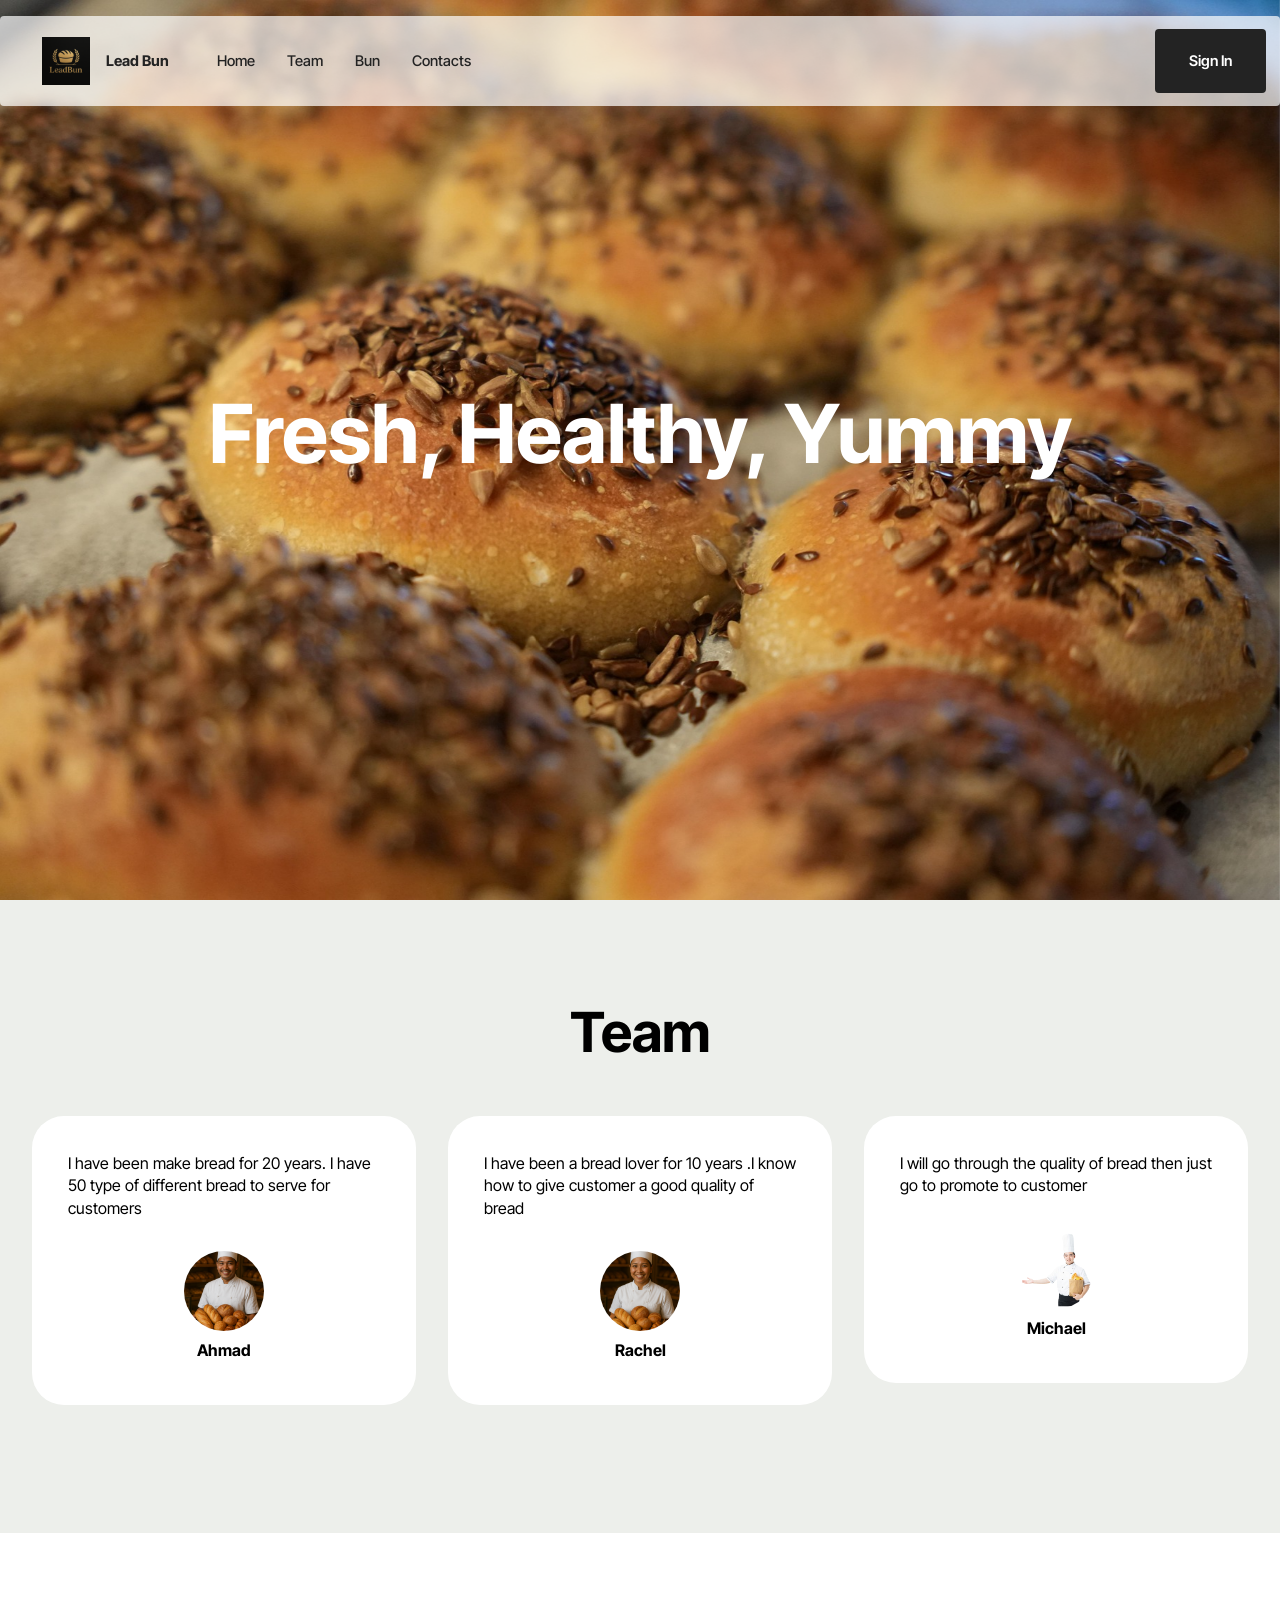
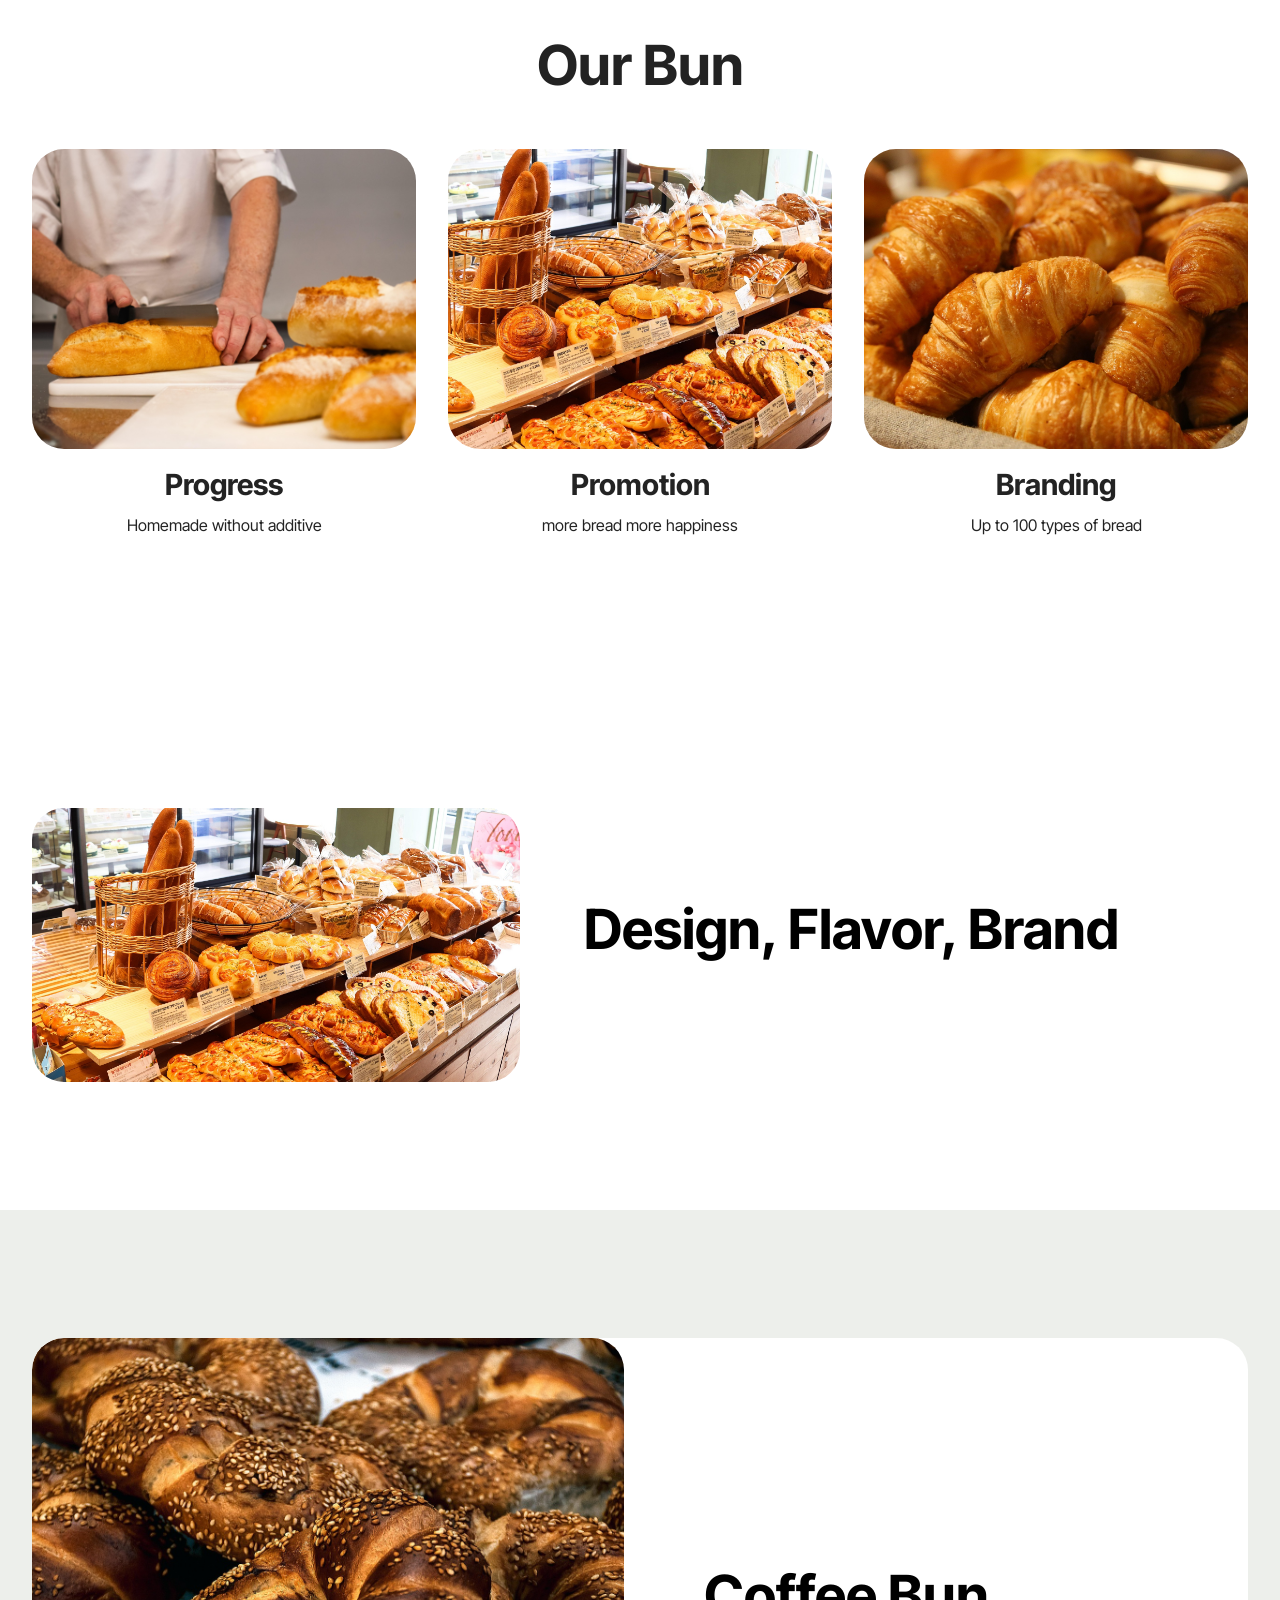
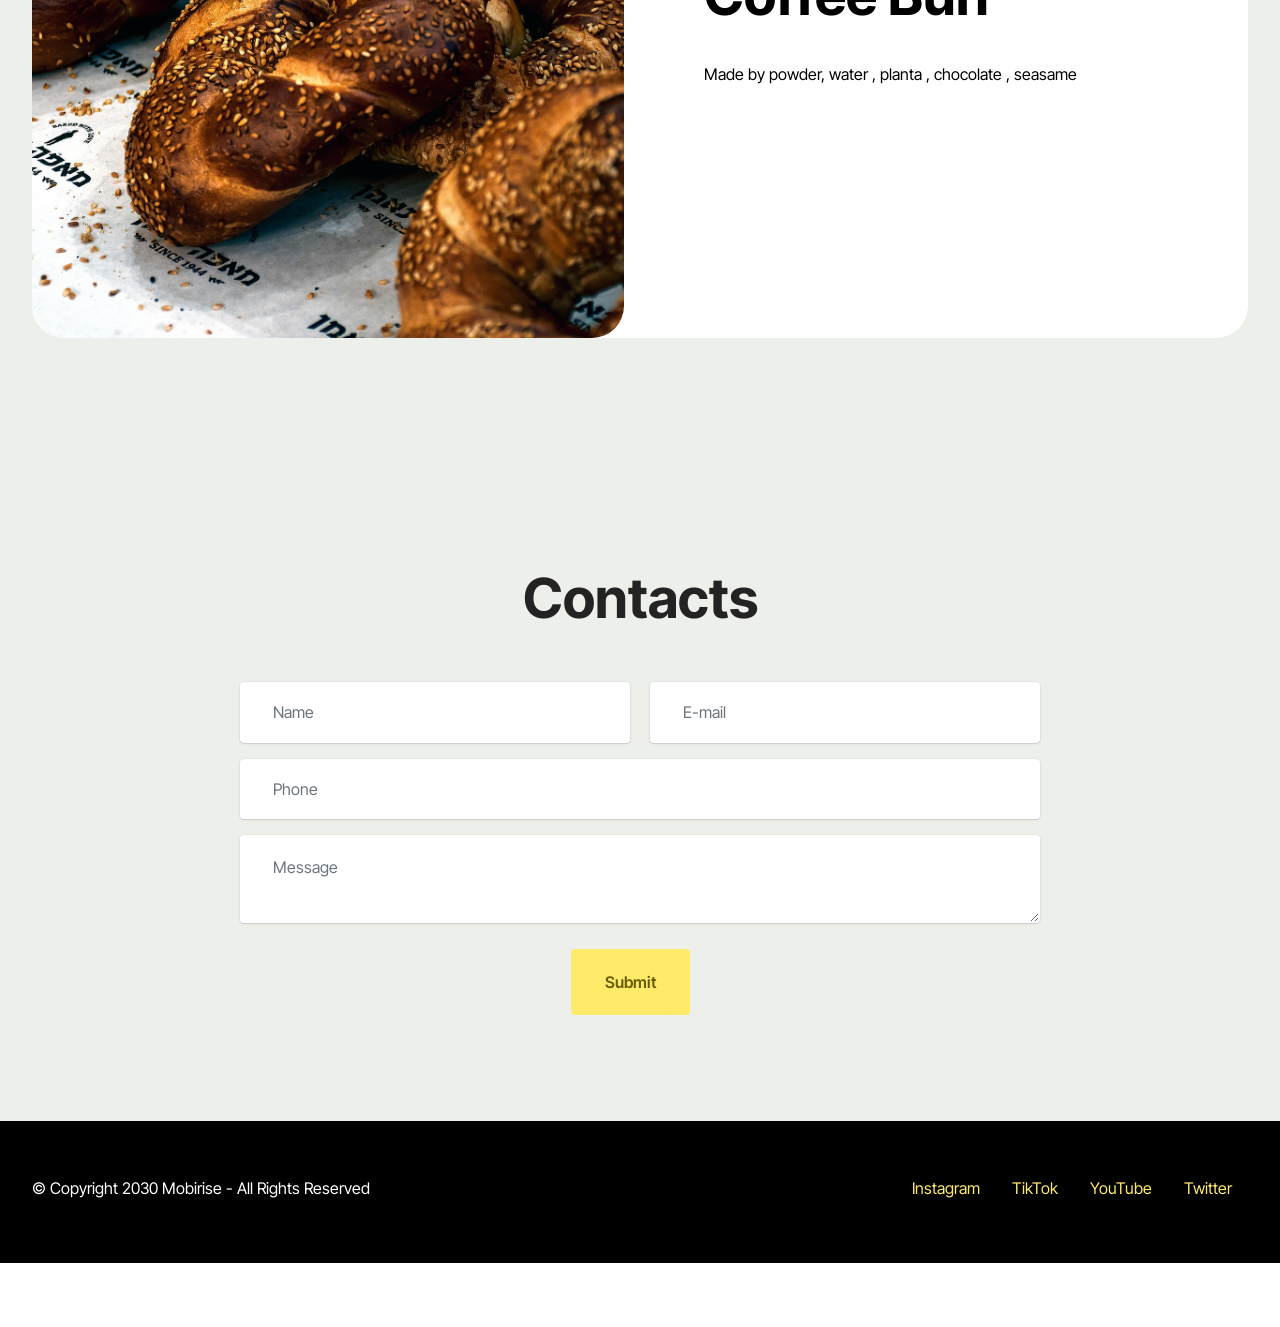
==== commit 342cab29: "create github pages" ====
--- a/httpsmobiri.se.html
+++ b/httpsmobiri.se.html
@@ -17,11 +17,10 @@
   <link rel="stylesheet" href="assets/parallax/jarallax.css">
   <link rel="stylesheet" href="assets/animatecss/animate.css">
   <link rel="stylesheet" href="assets/dropdown/css/style.css">
-  <link rel="stylesheet" href="assets/socicon/css/styles.css">
   <link rel="stylesheet" href="assets/theme/css/style.css">
   <link rel="preload" href="https://fonts.googleapis.com/css?family=Inter+Tight:100,200,300,400,500,600,700,800,900,100i,200i,300i,400i,500i,600i,700i,800i,900i&display=swap" as="style" onload="this.onload=null;this.rel='stylesheet'">
   <noscript><link rel="stylesheet" href="https://fonts.googleapis.com/css?family=Inter+Tight:100,200,300,400,500,600,700,800,900,100i,200i,300i,400i,500i,600i,700i,800i,900i&display=swap"></noscript>
-  <link rel="preload" as="style" href="assets/mobirise/css/mbr-additional.css?v=gAJrHo"><link rel="stylesheet" href="assets/mobirise/css/mbr-additional.css?v=gAJrHo" type="text/css">
+  <link rel="preload" as="style" href="assets/mobirise/css/mbr-additional.css?v=rdSJ9n"><link rel="stylesheet" href="assets/mobirise/css/mbr-additional.css?v=rdSJ9n" type="text/css">
 
   
   
@@ -52,13 +51,13 @@
 			</button>
 			<div class="collapse navbar-collapse" id="navbarSupportedContent">
 				<ul class="navbar-nav nav-dropdown" data-app-modern-menu="true"><li class="nav-item">
-						<a class="nav-link link text-black text-primary display-4" href="httpsmobiri.se.html#top" aria-expanded="false">Home</a>
-					</li><li class="nav-item"><a class="nav-link link text-black text-primary display-4" href="page2.html#header09-6m" aria-expanded="false">About Us</a></li>
+						<a class="nav-link link text-black text-primary display-4" href="httpsmobiri.se.html#header09-1" aria-expanded="false">Home</a>
+					</li><li class="nav-item"><a class="nav-link link text-black text-primary display-4" href="httpsmobiri.se.html#people04-2c" aria-expanded="false">Team</a></li>
 					<li class="nav-item">
-						<a class="nav-link link text-black text-primary display-4" href="page3.html#header09-6v" aria-expanded="false">Product</a>
+						<a class="nav-link link text-black text-primary display-4" href="httpsmobiri.se.html#features03-2" aria-expanded="false">Bun<br></a>
 					</li>
 					<li class="nav-item">
-						<a class="nav-link link text-black text-primary display-4" href="page4.html#header09-74" aria-expanded="false">Contacts</a>
+						<a class="nav-link link text-black text-primary display-4" href="httpsmobiri.se.html#form02-9" aria-expanded="false">Contacts</a>
 					</li></ul>
 				
 				<div class="navbar-buttons mbr-section-btn"><a class="btn btn-black display-4" href="#">Sign In</a></div>
@@ -73,12 +72,11 @@
 	
 	<div class="container-fluid">
 		<div class="row">
-			<div class="content-wrap col-12 col-md-8">
+			<div class="content-wrap col-12 col-md-12">
 				<h1 class="mbr-section-title mbr-fonts-style mbr-white mb-4 display-1">
 					<strong>Fresh, Healthy, Yummy</strong><strong><br></strong></h1>
 				
-				<p class="mbr-fonts-style mbr-text mbr-white mb-4 display-7">
-					A new day start from a new bread<br>A new day must have a fresh bread<br></p>
+				
 				
 			</div>
 		</div>
@@ -103,11 +101,10 @@
 						<p class="card-text mbr-fonts-style display-7">
 							I have been make bread for 20 years. I have 50 type of different bread to serve for customers</p>
 						<div class="img-wrapper mt-4 mb-2">
-							<img src="assets/images/team1.jpg" alt="" data-slide-to="0" data-bs-slide-to="0">
+							<img src="assets/images/97246cae-baa3-4d05-a83f-99a574425a5a.png" alt="" data-slide-to="0" data-bs-slide-to="0">
 						</div>
 						<h5 class="card-title mbr-fonts-style display-7">
-							<strong>Sarah</strong>
-						</h5>
+							<strong>Ahmad</strong></h5>
 					</div>
 				</div>
 			</div><div class="item features-without-image col-12 col-md-6 col-lg-4">
@@ -116,7 +113,7 @@
 						<p class="card-text mbr-fonts-style display-7">
 							I have been a bread lover for 10 years .I know how to give customer a good quality of bread</p>
 						<div class="img-wrapper mt-4 mb-2">
-							<img src="assets/images/team2.jpg" data-slide-to="1" data-bs-slide-to="1" alt="">
+							<img src="assets/images/429ad8ea-511a-417c-91a6-e7115fb9aebb.png" data-slide-to="1" data-bs-slide-to="1" alt="">
 						</div>
 						<h5 class="card-title mbr-fonts-style display-7">
 							<strong>Rachel</strong>
@@ -128,9 +125,9 @@
 			<div class="item features-without-image col-12 col-md-6 col-lg-4">
 				<div class="item-wrapper">
 					<div class="card-box align-left">
-						<p class="card-text mbr-fonts-style display-7">The quality of bread is made by me ，and i will go through the quality of bread then just go to promote to customer<br></p>
+						<p class="card-text mbr-fonts-style display-7">I will go through the quality of bread then just go to promote to customer<br></p>
 						<div class="img-wrapper mt-4 mb-2">
-							<img src="assets/images/team6.jpg" data-slide-to="2" data-bs-slide-to="2" alt="">
+							<img src="assets/images/image-removebg-preview.png" data-slide-to="2" data-bs-slide-to="2" alt="">
 						</div>
 						<h5 class="card-title mbr-fonts-style display-7">
 							<strong>Michael</strong>
@@ -153,7 +150,7 @@
 			<div class="col-12 content-head">
 				<div class="mbr-section-head">
 					<h4 class="mbr-section-title mbr-fonts-style align-center mb-0 display-2">
-						<strong>Our Bread</strong></h4>
+						<strong>Our Bun</strong></h4>
 					
 				</div>
 			</div>
@@ -168,7 +165,7 @@
 						<h5 class="item-title mbr-fonts-style mt-0 mb-2 display-5">
 							<strong>Progress</strong></h5>
 						<p class="mbr-text mbr-fonts-style mb-3 display-7">Homemade without additive<br></p>
-						<div class="mbr-section-btn item-footer"><a href="page8.html#form02-4n" class="btn item-btn btn-primary display-7">Order Now</a></div>
+						
 					</div>
 				</div>
 			</div>
@@ -184,7 +181,7 @@
 						<p class="mbr-text mbr-fonts-style mb-3 display-7">
 						more bread more happiness<br>
 						</p>
-						<div class="mbr-section-btn item-footer"><a href="page8.html#form02-4n" class="btn item-btn btn-primary display-7">Order Now</a></div>
+						
 					</div>
 				</div>
 			</div>
@@ -200,7 +197,7 @@
 						<p class="mbr-text mbr-fonts-style mb-3 display-7">
 						Up to 100 types of bread<br>
 						</p>
-						<div class="mbr-section-btn item-footer"><a href="page8.html#form02-4n" class="btn item-btn btn-primary display-7">Order Now</a></div>
+						
 					</div>
 				</div>
 			</div>
@@ -223,9 +220,8 @@
 				<div class="text-wrapper align-left">
 					<h1 class="mbr-section-title mbr-fonts-style mb-4 display-2">
 						<strong>Design, Flavor, Brand</strong></h1>
-					<p class="mbr-text align-left mbr-fonts-style mb-4 display-7">
-					A perfect bread never get away from a perfect bread producer</p>
-					<div class="mbr-section-btn align-left mt-3"><a class="btn btn-success-outline display-7" href="page9.html#form02-4x">Buy now</a></div>
+					
+					
 				</div>
 			</div>
 		</div>
@@ -251,7 +247,7 @@
                 <h5 class="mbr-section-title mbr-fonts-style mb-4 display-2"><strong>Coffee Bun</strong></h5>
                 
                 <p class="mbr-text mbr-fonts-style mb-4 display-7">Made by powder, water , planta , chocolate , seasame</p>
-                <div class="mbr-section-btn mt-3"><a class="btn btn-lg btn-primary display-7" href="page9.html#form02-4x">Buy now</a></div>
+                
               </div>
             </div>
           </div>
@@ -259,103 +255,6 @@
       </div>
     </div>
   </div>
-</section>
-
-<section data-bs-version="5.1" class="social02 cid-uYOmQz3axF" id="social02-7">
-	
-
-	
-	
-	<div class="container">
-		<div class="row justify-content-center">
-			<div class="col-12 content-head">
-				<div class="mb-5">
-					<h5 class="mbr-section-title mbr-fonts-style align-center mb-0 display-2">
-						<strong>Follow us</strong>
-					</h5>
-					
-				</div>
-			</div>
-		</div>
-		<div class="row">
-			<div class="item features-without-image col-12 col-md-6 col-lg-4">
-				<div class="item-wrapper">
-					<span class="mbr-iconfont m-auto socicon-instagram socicon"></span>
-					<div class="card-box">
-						<h4 class="card-title mbr-fonts-style mb-1 display-7">
-							<strong>Instagram</strong>
-						</h4>
-						<h5 class="card-text mbr-fonts-style display-7">
-							LeadBun_01</h5>
-					</div>
-				</div>
-			</div>
-			<div class="item features-without-image col-12 col-md-6 col-lg-4">
-				<div class="item-wrapper">
-					<span class="mbr-iconfont m-auto socicon-twitch socicon"></span>
-					<div class="card-box">
-						<h4 class="card-title mbr-fonts-style mb-1 display-7">
-							<strong>Twitch</strong>
-						</h4>
-						<h5 class="card-text mbr-fonts-style display-7">
-							LeadBun_01
-						</h5>
-					</div>
-				</div>
-			</div>
-			<div class="item features-without-image col-12 col-md-6 col-lg-4">
-				<div class="item-wrapper">
-					<span class="mbr-iconfont m-auto socicon-twitter socicon"></span>
-					<div class="card-box">
-						<h4 class="card-title mbr-fonts-style mb-1 display-7">
-							<strong>Twitter</strong>
-						</h4>
-						<h5 class="card-text mbr-fonts-style display-7">
-							LeadBun_01
-						</h5>
-					</div>
-				</div>
-			</div>
-			<div class="item features-without-image col-12 col-md-6 col-lg-4">
-				<div class="item-wrapper">
-					<span class="mbr-iconfont m-auto socicon-youtube socicon"></span>
-					<div class="card-box">
-						<h4 class="card-title mbr-fonts-style mb-1 display-7">
-							<strong>YouTube</strong>
-						</h4>
-						<h5 class="card-text mbr-fonts-style display-7">
-							LeadBun_01
-						</h5>
-					</div>
-				</div>
-			</div>
-			<div class="item features-without-image col-12 col-md-6 col-lg-4">
-				<div class="item-wrapper">
-					<span class="mbr-iconfont m-auto socicon-tiktok socicon"></span>
-					<div class="card-box">
-						<h4 class="card-title mbr-fonts-style mb-1 display-7">
-							<strong>TikTok</strong></h4>
-						<h5 class="card-text mbr-fonts-style display-7">
-							LeadBun_01
-						</h5>
-					</div>
-				</div>
-			</div>
-			<div class="item features-without-image col-12 col-md-6 col-lg-4">
-				<div class="item-wrapper">
-					<span class="mbr-iconfont m-auto socicon-facebook socicon"></span>
-					<div class="card-box">
-						<h4 class="card-title mbr-fonts-style mb-1 display-7">
-							<strong>Facebook</strong>
-						</h4>
-						<h5 class="card-text mbr-fonts-style display-7">
-							LeadBun_01
-						</h5>
-					</div>
-				</div>
-			</div>
-		</div>
-	</div>
 </section>
 
 <section data-bs-version="5.1" class="form5 cid-uYOmTAWABt" id="form02-9">
@@ -374,7 +273,7 @@
         </div>
         <div class="row justify-content-center">
             <div class="col-lg-8 mx-auto mbr-form" data-form-type="formoid">
-                <form action="https://mobirise.eu/" method="POST" class="mbr-form form-with-styler" data-form-title="Form Name"><input type="hidden" name="email" data-form-email="true" value="AiNAkmPriwWung57w7OKs2bjwLH/Ucc4w90sVyXGyX9nmhZBs2MdTEecepPytGU2hpeTcFSjzfVoftkiHa1Y0BcsoeseZzjrOxFvyoB4f6gF6lr1tLdFJ/NH979hUTS1">
+                <form action="https://mobirise.eu/" method="POST" class="mbr-form form-with-styler" data-form-title="Form Name"><input type="hidden" name="email" data-form-email="true" value="pCUH5UbVA+egS5Qn+GGfnU3ZmWVvGWeJTxVBMG8dNgqNt36T4nR4eaF5j6RcI3sx+C9YQ3AMiedeTgGUmfT4h7URjNdLzhpgQHEejSK6Bkx6K9Md2DYuiu1oU1g693QK">
                     <div class="row">
                         <div hidden="hidden" data-form-alert="" class="alert alert-success col-12">Thanks for filling out the form!</div>
                         <div hidden="hidden" data-form-alert-danger="" class="alert alert-danger col-12">
@@ -435,7 +334,7 @@
             </div>
         </div>
     </div>
-</section><section class="display-7" style="padding: 0;align-items: center;justify-content: center;flex-wrap: wrap;    align-content: center;display: flex;position: relative;height: 4rem;"><a href="https://mobiri.se/" style="flex: 1 1;height: 4rem;position: absolute;width: 100%;z-index: 1;"><img alt="" style="height: 4rem;" src="[data-uri]"></a><p style="margin: 0;text-align: center;" class="display-7">&#8204;</p><a style="z-index:1" href="https://mobirise.com/builder/ai-website-generator.html">AI Website Generator</a></section><script src="assets/bootstrap/js/bootstrap.bundle.min.js"></script>  <script src="assets/parallax/jarallax.js"></script>  <script src="assets/smoothscroll/smooth-scroll.js"></script>  <script src="assets/ytplayer/index.js"></script>  <script src="assets/dropdown/js/navbar-dropdown.js"></script>  <script src="assets/masonry/masonry.pkgd.min.js"></script>  <script src="assets/imagesloaded/imagesloaded.pkgd.min.js"></script>  <script src="assets/theme/js/script.js"></script>  <script src="assets/formoid/formoid.min.js"></script>  
+</section><section class="display-7" style="padding: 0;align-items: center;justify-content: center;flex-wrap: wrap;    align-content: center;display: flex;position: relative;height: 4rem;"><a href="https://mobiri.se/" style="flex: 1 1;height: 4rem;position: absolute;width: 100%;z-index: 1;"><img alt="" style="height: 4rem;" src="[data-uri]"></a><p style="margin: 0;text-align: center;" class="display-7">&#8204;</p><a style="z-index:1" href="https://mobirise.com/html-builder.html">HTML Website Builder</a></section><script src="assets/bootstrap/js/bootstrap.bundle.min.js"></script>  <script src="assets/parallax/jarallax.js"></script>  <script src="assets/smoothscroll/smooth-scroll.js"></script>  <script src="assets/ytplayer/index.js"></script>  <script src="assets/dropdown/js/navbar-dropdown.js"></script>  <script src="assets/masonry/masonry.pkgd.min.js"></script>  <script src="assets/imagesloaded/imagesloaded.pkgd.min.js"></script>  <script src="assets/theme/js/script.js"></script>  <script src="assets/formoid/formoid.min.js"></script>  
   
   
  <div id="scrollToTop" class="scrollToTop mbr-arrow-up"><a style="text-align: center;"><i class="mbr-arrow-up-icon mbr-arrow-up-icon-cm cm-icon cm-icon-smallarrow-up"></i></a></div>
--- a/assets/theme/css/style.css
+++ b/assets/theme/css/style.css
@@ -1,11 +1,4 @@
-.engine {
-	position: absolute;
-	text-indent: -2400px;
-	text-align: center;
-	padding: 0;
-	top: 0;
-	left: -2400px;
-}@charset "UTF-8";
+@charset "UTF-8";
 section {
   background-color: #ffffff;
 }
@@ -962,4 +955,11 @@
     width: 300% !important;
     left: -100% !important;
   }
+}.engine {
+	position: absolute;
+	text-indent: -2400px;
+	text-align: center;
+	padding: 0;
+	top: 0;
+	left: -2400px;
 }
--- a/assets/mobirise/css/mbr-additional.css
+++ b/assets/mobirise/css/mbr-additional.css
@@ -21,11 +21,11 @@
 }
 .display-1 {
   font-family: 'Inter Tight', sans-serif;
-  font-size: 4rem;
+  font-size: 6rem;
   line-height: 1;
 }
 .display-1 > .mbr-iconfont {
-  font-size: 5rem;
+  font-size: 7.5rem;
 }
 .display-2 {
   font-family: 'Inter Tight', sans-serif;
@@ -66,14 +66,14 @@
 /* 0.65 - min scale variable, may vary */
 @media (max-width: 992px) {
   .display-1 {
-    font-size: 3.2rem;
+    font-size: 4.8rem;
   }
 }
 @media (max-width: 768px) {
   .display-1 {
-    font-size: 2.8rem;
-    font-size: calc( 2.05rem + (4 - 2.05) * ((100vw - 20rem) / (48 - 20)));
-    line-height: calc( 1.1 * (2.05rem + (4 - 2.05) * ((100vw - 20rem) / (48 - 20))));
+    font-size: 4.2rem;
+    font-size: calc( 2.75rem + (6 - 2.75) * ((100vw - 20rem) / (48 - 20)));
+    line-height: calc( 1.1 * (2.75rem + (6 - 2.75) * ((100vw - 20rem) / (48 - 20))));
   }
   .display-2 {
     font-size: 3.2rem;
@@ -98,9 +98,9 @@
 }
 @media (min-width: 992px) and (max-width: 1400px) {
   .display-1 {
-    font-size: 2.8rem;
-    font-size: calc( 2.05rem + (4 - 2.05) * ((100vw - 62rem) / (87 - 62)));
-    line-height: calc( 1.1 * (2.05rem + (4 - 2.05) * ((100vw - 62rem) / (87 - 62))));
+    font-size: 4.2rem;
+    font-size: calc( 2.75rem + (6 - 2.75) * ((100vw - 62rem) / (87 - 62)));
+    line-height: calc( 1.1 * (2.75rem + (6 - 2.75) * ((100vw - 62rem) / (87 - 62))));
   }
   .display-2 {
     font-size: 3.2rem;
@@ -1445,7 +1445,7 @@
 .cid-uYOmGfGG3L .item-img {
   width: 100%;
   height: 100%;
-  height: 400px;
+  height: 300px;
   object-fit: cover;
 }
 .cid-uYOmGfGG3L .item:focus,
@@ -1587,41 +1587,6 @@
 .cid-uYOmYcp5KM .mbr-section-btn {
   text-align: left;
 }
-.cid-uYOmQz3axF {
-  padding-top: 6rem;
-  padding-bottom: 6rem;
-  background-color: #ffffff;
-}
-.cid-uYOmQz3axF .mbr-fallback-image.disabled {
-  display: none;
-}
-.cid-uYOmQz3axF .mbr-fallback-image {
-  display: block;
-  background-size: cover;
-  background-position: center center;
-  width: 100%;
-  height: 100%;
-  position: absolute;
-  top: 0;
-}
-.cid-uYOmQz3axF .item-wrapper {
-  display: flex;
-  margin-bottom: 2rem;
-  border-radius: 0 !important;
-}
-@media (max-width: 767px) {
-  .cid-uYOmQz3axF .item-wrapper {
-    margin-bottom: 1rem;
-  }
-}
-.cid-uYOmQz3axF .mbr-iconfont {
-  font-size: 3rem;
-  color: #2e481a;
-  padding-right: 2rem;
-}
-.cid-uYOmQz3axF .content-head {
-  max-width: 800px;
-}
 .cid-uYOmTAWABt {
   padding-top: 6rem;
   padding-bottom: 6rem;
@@ -1649,7 +1614,7 @@
 .cid-uZ6AtxTX6P {
   padding-top: 3rem;
   padding-bottom: 3rem;
-  background-color: #ffa600;
+  background-color: #000000;
 }
 .cid-uZ6AtxTX6P .mbr-fallback-image.disabled {
   display: none;
@@ -1713,3827 +1678,3 @@
     text-align: center;
   }
 }
-.cid-uZ6BhJzpUv {
-  z-index: 1000;
-  width: 100%;
-  position: relative;
-}
-.cid-uZ6BhJzpUv .dropdown-item:before {
-  font-family: Moririse2 !important;
-  content: "\e966";
-  display: inline-block;
-  width: 0;
-  position: absolute;
-  left: 1rem;
-  top: 0.5rem;
-  margin-right: 0.5rem;
-  line-height: 1;
-  font-size: inherit;
-  vertical-align: middle;
-  text-align: center;
-  overflow: hidden;
-  transform: scale(0, 1);
-  transition: all 0.25s ease-in-out;
-}
-@media (max-width: 767px) {
-  .cid-uZ6BhJzpUv .navbar-toggler {
-    transform: scale(0.8);
-  }
-}
-.cid-uZ6BhJzpUv .navbar-brand {
-  flex-shrink: 0;
-  align-items: center;
-  margin-right: 0;
-  padding: 10px 0;
-  transition: all 0.3s;
-  word-break: break-word;
-  z-index: 1;
-}
-.cid-uZ6BhJzpUv .navbar-brand img {
-  max-width: 100%;
-  max-height: 100%;
-  border-radius: 0px !important;
-}
-.cid-uZ6BhJzpUv .navbar-brand .navbar-caption {
-  line-height: inherit !important;
-}
-.cid-uZ6BhJzpUv .navbar-brand .navbar-logo a {
-  outline: none;
-}
-.cid-uZ6BhJzpUv .navbar-nav {
-  margin: auto;
-  margin-left: 0;
-}
-.cid-uZ6BhJzpUv .navbar-nav .nav-item {
-  padding: 0 !important;
-  transition: .3s all !important;
-}
-.cid-uZ6BhJzpUv .navbar-nav .nav-item .nav-link {
-  padding: 16px !important;
-  margin: 0 !important;
-  border-radius: 1rem !important;
-  transition: .3s all !important;
-  border-radius: 4px !important;
-}
-.cid-uZ6BhJzpUv .navbar-nav .nav-item .nav-link:hover {
-  background-color: rgba(27, 31, 10, 0.06);
-}
-.cid-uZ6BhJzpUv .navbar-nav .open .nav-link::after {
-  transform: rotate(180deg);
-}
-@media (min-width: 992px) {
-  .cid-uZ6BhJzpUv .navbar-nav .open .nav-link::before {
-    content: "";
-    width: 100%;
-    height: 20px;
-    top: 100%;
-    background: transparent;
-    position: absolute;
-  }
-}
-.cid-uZ6BhJzpUv .navbar-nav .dropdown-item {
-  padding: 12px !important;
-  border-radius: 0.5rem !important;
-  margin: 0 8px !important;
-  transition: .3s all !important;
-  border-radius: 4px !important;
-}
-.cid-uZ6BhJzpUv .navbar-nav .dropdown-item:hover {
-  background-color: rgba(27, 31, 10, 0.06);
-}
-@media (min-width: 992px) {
-  .cid-uZ6BhJzpUv .navbar-nav {
-    padding-left: 1.5rem;
-  }
-}
-.cid-uZ6BhJzpUv .nav-link {
-  width: fit-content;
-  position: relative;
-}
-.cid-uZ6BhJzpUv .navbar-logo {
-  padding-left: 2rem;
-  margin: 0 !important;
-}
-@media (max-width: 767px) {
-  .cid-uZ6BhJzpUv .navbar-logo {
-    padding-left: 1rem;
-  }
-}
-.cid-uZ6BhJzpUv .navbar-caption {
-  padding-left: 1rem;
-  padding-right: .5rem;
-}
-@media (max-width: 767px) {
-  .cid-uZ6BhJzpUv .nav-dropdown {
-    padding-bottom: 0.5rem;
-  }
-}
-.cid-uZ6BhJzpUv .nav-dropdown .link.dropdown-toggle::after {
-  margin-left: 0.5rem;
-  margin-top: 0.2rem;
-  transition: .3s all;
-}
-.cid-uZ6BhJzpUv .container {
-  display: flex;
-  height: 90px;
-  padding: 0.5rem 0.6rem;
-  flex-wrap: nowrap;
-  background: rgba(255, 255, 255, 0.7) !important;
-  left: 0;
-  right: 0;
-  -webkit-box-pack: justify;
-  -ms-flex-pack: justify;
-  justify-content: flex-end;
-  -webkit-box-align: center;
-  -webkit-align-items: center;
-  -ms-flex-align: center;
-  align-items: center;
-  border-radius: 100vw;
-  margin-top: 1rem;
-  background-color: #ffffff;
-  box-shadow: 0 30px 60px 0 rgba(27, 31, 10, 0.08);
-  border-radius: 4px !important;
-}
-@media (max-width: 992px) {
-  .cid-uZ6BhJzpUv .container {
-    padding-right: 2rem;
-  }
-}
-@media (max-width: 767px) {
-  .cid-uZ6BhJzpUv .container {
-    width: 95%;
-    height: 56px !important;
-    padding-right: 1rem;
-    margin-top: 0rem;
-  }
-}
-.cid-uZ6BhJzpUv .iconfont-wrapper {
-  color: #000000 !important;
-  font-size: 1.5rem;
-  padding-right: 0.5rem;
-}
-.cid-uZ6BhJzpUv .dropdown-menu {
-  flex-wrap: wrap;
-  flex-direction: column;
-  max-width: 100%;
-  padding: 12px 4px !important;
-  border-radius: 1.5rem;
-  transition: .3s all !important;
-  min-width: auto;
-  background: #ffffff;
-  background: rgba(255, 255, 255, 0.7) !important;
-  border-radius: 4px !important;
-}
-.cid-uZ6BhJzpUv .nav-item:focus,
-.cid-uZ6BhJzpUv .nav-link:focus {
-  outline: none;
-}
-.cid-uZ6BhJzpUv .dropdown .dropdown-menu .dropdown-item {
-  width: auto;
-  transition: all 0.25s ease-in-out;
-}
-.cid-uZ6BhJzpUv .dropdown .dropdown-menu .dropdown-item::after {
-  right: 0.5rem;
-}
-.cid-uZ6BhJzpUv .dropdown .dropdown-menu .dropdown-item .mbr-iconfont {
-  margin-right: 0.5rem;
-  vertical-align: sub;
-}
-.cid-uZ6BhJzpUv .dropdown .dropdown-menu .dropdown-item .mbr-iconfont:before {
-  display: inline-block;
-  transform: scale(1, 1);
-  transition: all 0.25s ease-in-out;
-}
-.cid-uZ6BhJzpUv .collapsed .dropdown-menu .dropdown-item:before {
-  display: none;
-}
-.cid-uZ6BhJzpUv .collapsed .dropdown .dropdown-menu .dropdown-item {
-  padding: 0.235em 1.5em 0.235em 1.5em !important;
-  transition: none;
-  margin: 0 !important;
-}
-.cid-uZ6BhJzpUv .navbar {
-  min-height: 90px;
-  transition: all 0.3s;
-  border-bottom: 1px solid transparent;
-  background: transparent !important;
-  padding: 0 !important;
-  border: none !important;
-  box-shadow: none !important;
-  border-radius: 0 !important;
-}
-.cid-uZ6BhJzpUv .navbar.opened {
-  transition: all 0.3s;
-}
-.cid-uZ6BhJzpUv .navbar .dropdown-item {
-  padding: 0.5rem 1.8rem;
-}
-.cid-uZ6BhJzpUv .navbar .navbar-logo img {
-  width: auto;
-}
-.cid-uZ6BhJzpUv .navbar .navbar-collapse {
-  z-index: 1;
-  justify-content: flex-end;
-}
-.cid-uZ6BhJzpUv .navbar.collapsed {
-  justify-content: center;
-}
-.cid-uZ6BhJzpUv .navbar.collapsed .nav-item .nav-link::before {
-  display: none;
-}
-.cid-uZ6BhJzpUv .navbar.collapsed.opened .dropdown-menu {
-  top: 0;
-}
-@media (min-width: 992px) {
-  .cid-uZ6BhJzpUv .navbar.collapsed.opened:not(.navbar-short) .navbar-collapse {
-    max-height: calc(98.5vh - 3rem);
-  }
-}
-.cid-uZ6BhJzpUv .navbar.collapsed .dropdown-menu .dropdown-submenu {
-  left: 0 !important;
-}
-.cid-uZ6BhJzpUv .navbar.collapsed .dropdown-menu .dropdown-item:after {
-  right: auto;
-}
-.cid-uZ6BhJzpUv .navbar.collapsed .dropdown-menu .dropdown-toggle[data-toggle="dropdown-submenu"]:after {
-  margin-left: 0.5rem;
-  margin-top: 0.2rem;
-  border-top: 0.35em solid;
-  border-right: 0.35em solid transparent;
-  border-left: 0.35em solid transparent;
-  border-bottom: 0;
-  top: 41%;
-}
-.cid-uZ6BhJzpUv .navbar.collapsed ul.navbar-nav li {
-  margin: auto;
-}
-.cid-uZ6BhJzpUv .navbar.collapsed .dropdown-menu .dropdown-item {
-  padding: 0.25rem 1.5rem;
-  text-align: center;
-}
-.cid-uZ6BhJzpUv .navbar.collapsed .icons-menu {
-  padding-left: 0;
-  padding-right: 0;
-  padding-top: 0.5rem;
-  padding-bottom: 0.5rem;
-}
-@media (max-width: 767px) {
-  .cid-uZ6BhJzpUv .navbar {
-    min-height: 72px;
-  }
-  .cid-uZ6BhJzpUv .navbar .navbar-logo img {
-    height: 2rem !important;
-  }
-}
-@media (max-width: 991px) {
-  .cid-uZ6BhJzpUv .navbar .nav-item .nav-link::before {
-    display: none;
-  }
-  .cid-uZ6BhJzpUv .navbar.opened .dropdown-menu {
-    top: 0;
-  }
-  .cid-uZ6BhJzpUv .navbar .dropdown-menu .dropdown-submenu {
-    left: 0 !important;
-  }
-  .cid-uZ6BhJzpUv .navbar .dropdown-menu .dropdown-item:after {
-    right: auto;
-  }
-  .cid-uZ6BhJzpUv .navbar .dropdown-menu .dropdown-toggle[data-toggle="dropdown-submenu"]:after {
-    margin-left: 0.5rem;
-    margin-top: 0.2rem;
-    border-top: 0.35em solid;
-    border-right: 0.35em solid transparent;
-    border-left: 0.35em solid transparent;
-    border-bottom: 0;
-    top: 40%;
-  }
-  .cid-uZ6BhJzpUv .navbar .dropdown-menu .dropdown-item {
-    padding: 0.25rem 1.5rem !important;
-    text-align: center;
-  }
-  .cid-uZ6BhJzpUv .navbar .navbar-brand {
-    flex-shrink: initial;
-    flex-basis: auto;
-    word-break: break-word;
-    padding-right: 10px;
-  }
-  .cid-uZ6BhJzpUv .navbar .navbar-toggler {
-    flex-basis: auto;
-  }
-  .cid-uZ6BhJzpUv .navbar .icons-menu {
-    padding-left: 0;
-    padding-top: 0.5rem;
-    padding-bottom: 0.5rem;
-  }
-}
-.cid-uZ6BhJzpUv .navbar.navbar-short .navbar-logo img {
-  height: 2rem;
-}
-.cid-uZ6BhJzpUv .dropdown-item.active,
-.cid-uZ6BhJzpUv .dropdown-item:active {
-  background-color: transparent;
-}
-.cid-uZ6BhJzpUv .navbar-expand-lg .navbar-nav .nav-link {
-  padding: 0;
-}
-.cid-uZ6BhJzpUv .nav-dropdown .link.dropdown-toggle {
-  margin-right: 1.667em;
-}
-.cid-uZ6BhJzpUv .nav-dropdown .link.dropdown-toggle[aria-expanded="true"] {
-  margin-right: 0;
-  padding: 0.667em 1.667em;
-}
-.cid-uZ6BhJzpUv .navbar.navbar-expand-lg .dropdown .dropdown-menu {
-  background: #ffffff;
-}
-.cid-uZ6BhJzpUv .navbar.navbar-expand-lg .dropdown .dropdown-menu .dropdown-submenu {
-  margin: 0;
-  left: 105%;
-  transform: none;
-  top: -12px;
-}
-.cid-uZ6BhJzpUv .navbar .dropdown.open > .dropdown-menu {
-  display: flex;
-}
-.cid-uZ6BhJzpUv ul.navbar-nav {
-  flex-wrap: wrap;
-}
-.cid-uZ6BhJzpUv .navbar-buttons {
-  text-align: center;
-  min-width: 140px;
-}
-@media (max-width: 992px) {
-  .cid-uZ6BhJzpUv .navbar-buttons {
-    text-align: left;
-  }
-}
-.cid-uZ6BhJzpUv button.navbar-toggler {
-  outline: none;
-  width: 31px;
-  height: 20px;
-  cursor: pointer;
-  transition: all 0.2s;
-  position: relative;
-  align-self: center;
-}
-.cid-uZ6BhJzpUv button.navbar-toggler .hamburger span {
-  position: absolute;
-  right: 0;
-  width: 30px;
-  height: 2px;
-  border-right: 5px;
-  background-color: #000000;
-}
-.cid-uZ6BhJzpUv button.navbar-toggler .hamburger span:nth-child(1) {
-  top: 0;
-  transition: all 0.2s;
-}
-.cid-uZ6BhJzpUv button.navbar-toggler .hamburger span:nth-child(2) {
-  top: 8px;
-  transition: all 0.15s;
-}
-.cid-uZ6BhJzpUv button.navbar-toggler .hamburger span:nth-child(3) {
-  top: 8px;
-  transition: all 0.15s;
-}
-.cid-uZ6BhJzpUv button.navbar-toggler .hamburger span:nth-child(4) {
-  top: 16px;
-  transition: all 0.2s;
-}
-.cid-uZ6BhJzpUv nav.opened .hamburger span:nth-child(1) {
-  top: 8px;
-  width: 0;
-  opacity: 0;
-  right: 50%;
-  transition: all 0.2s;
-}
-.cid-uZ6BhJzpUv nav.opened .hamburger span:nth-child(2) {
-  transform: rotate(45deg);
-  transition: all 0.25s;
-}
-.cid-uZ6BhJzpUv nav.opened .hamburger span:nth-child(3) {
-  transform: rotate(-45deg);
-  transition: all 0.25s;
-}
-.cid-uZ6BhJzpUv nav.opened .hamburger span:nth-child(4) {
-  top: 8px;
-  width: 0;
-  opacity: 0;
-  right: 50%;
-  transition: all 0.2s;
-}
-.cid-uZ6BhJzpUv .navbar-dropdown {
-  padding: 0 1rem;
-}
-.cid-uZ6BhJzpUv a.nav-link {
-  display: flex;
-  align-items: center;
-  justify-content: center;
-}
-.cid-uZ6BhJzpUv .icons-menu {
-  flex-wrap: nowrap;
-  display: flex;
-  justify-content: center;
-  padding-left: 1rem;
-  padding-right: 1rem;
-  padding-top: 0.3rem;
-  text-align: center;
-}
-@media (max-width: 992px) {
-  .cid-uZ6BhJzpUv .icons-menu {
-    justify-content: flex-start;
-    margin-bottom: .5rem;
-  }
-}
-@media screen and (-ms-high-contrast: active), (-ms-high-contrast: none) {
-  .cid-uZ6BhJzpUv .navbar {
-    height: 70px;
-  }
-  .cid-uZ6BhJzpUv .navbar.opened {
-    height: auto;
-  }
-  .cid-uZ6BhJzpUv .nav-item .nav-link:hover::before {
-    width: 175%;
-    max-width: calc(100% + 2rem);
-    left: -1rem;
-  }
-}
-.cid-uZ6BhJzpUv .navbar .dropdown > .dropdown-menu {
-  display: none;
-  width: max-content;
-  max-width: 500px !important;
-  transform: translateX(-50%);
-  top: calc(100% + 20px);
-  left: 50%;
-}
-.cid-uZ6BhJzpUv .navbar .dropdown > .dropdown-menu .dropdown-item {
-  line-height: 1 !important;
-}
-.cid-uZ6BhJzpUv .navbar .dropdown > .dropdown-menu .dropdown .dropdown-item {
-  align-items: center;
-  display: flex;
-  height: max-content !important;
-  min-height: max-content !important;
-}
-.cid-uZ6BhJzpUv .navbar .dropdown > .dropdown-menu .dropdown .dropdown-item::after {
-  display: inline-block;
-  position: static;
-  margin-left: 0.5rem;
-  margin-top: 0;
-  margin-right: 0;
-  margin-bottom: 0;
-  transition: .3s all;
-  transform: rotate(-90deg);
-}
-.cid-uZ6BhJzpUv .navbar .dropdown > .dropdown-menu .dropdown.open .dropdown-item::after {
-  transform: rotate(0deg);
-}
-.cid-uZ6BhJzpUv .mbr-section-btn {
-  margin: -0.6rem -0.6rem;
-}
-.cid-uZ6BhJzpUv .navbar-toggler {
-  margin-left: 12px;
-  margin-right: 8px;
-  order: 1000;
-}
-@media (max-width: 991px) {
-  .cid-uZ6BhJzpUv .navbar-brand {
-    margin-right: auto;
-  }
-  .cid-uZ6BhJzpUv .navbar-collapse {
-    z-index: -1 !important;
-    position: absolute;
-    top: 110%;
-    left: 0;
-    width: 100%;
-    padding: 1rem;
-    border-radius: 1.5rem;
-    background: #ffffff;
-    opacity: 1;
-    border-color: rgba(255, 255, 255, 0.7) !important;
-    background: rgba(255, 255, 255, 0.7) !important;
-    backdrop-filter: blur(8px);
-    border-radius: 4px !important;
-  }
-  .cid-uZ6BhJzpUv .navbar-nav .nav-item .nav-link::after {
-    margin-left: 10px;
-  }
-  .cid-uZ6BhJzpUv .navbar-nav .dropdown-item:hover {
-    background-color: rgba(27, 31, 10, 0.06);
-  }
-  .cid-uZ6BhJzpUv .navbar .dropdown > .dropdown-menu {
-    max-width: 100% !important;
-    transform: translateX(0);
-    top: 10px;
-    left: 0;
-    padding: 8px !important;
-    border-radius: 1rem;
-    background-color: rgba(27, 31, 10, 0.04) !important;
-  }
-  .cid-uZ6BhJzpUv .navbar .dropdown > .dropdown-menu .dropdown-item {
-    padding: 8px !important;
-    line-height: 1 !important;
-    margin-bottom: 4px !important;
-  }
-  .cid-uZ6BhJzpUv .navbar .dropdown > .dropdown-menu .dropdown .dropdown-item {
-    align-items: center;
-    display: flex;
-    height: max-content !important;
-    min-height: max-content !important;
-  }
-  .cid-uZ6BhJzpUv .navbar .dropdown > .dropdown-menu .dropdown .dropdown-item::after {
-    display: inline-block;
-    position: static;
-    margin-left: 0.5rem;
-    margin-top: 0;
-    margin-right: 0;
-    margin-bottom: 0;
-    transition: .3s all;
-    transform: rotate(0deg);
-  }
-  .cid-uZ6BhJzpUv .navbar .dropdown > .dropdown-menu .dropdown.open .dropdown-item::after {
-    transform: rotate(180deg);
-  }
-  .cid-uZ6BhJzpUv .navbar .dropdown > .dropdown-menu .dropdown-submenu {
-    position: static;
-    width: 100%;
-    max-width: 100% !important;
-    transform: translateX(0) !important;
-    top: 0;
-    left: 0;
-    padding: 8px !important;
-    border-radius: 1rem;
-    background-color: rgba(27, 31, 10, 0.04) !important;
-  }
-  .cid-uZ6BhJzpUv .navbar .dropdown.open > .dropdown-menu {
-    display: flex !important;
-    flex-direction: column;
-    align-items: flex-start;
-  }
-}
-@media (max-width: 575px) {
-  .cid-uZ6BhJzpUv .navbar-collapse {
-    padding: 1rem;
-  }
-}
-.cid-uZ6BhKmAYw {
-  display: flex;
-  background-image: url("../../../assets/images/mbr-2.jpg");
-}
-.cid-uZ6BhKmAYw .mbr-overlay {
-  background-color: #f92c50;
-  opacity: 0.5;
-}
-.cid-uZ6BhKmAYw .mbr-fallback-image.disabled {
-  display: none;
-}
-.cid-uZ6BhKmAYw .mbr-fallback-image {
-  display: block;
-  background-size: cover;
-  background-position: center center;
-  width: 100%;
-  height: 100%;
-  position: absolute;
-  top: 0;
-}
-.cid-uZ6BhKmAYw .content-wrap {
-  padding: 5rem 1rem;
-}
-@media (min-width: 992px) {
-  .cid-uZ6BhKmAYw .content-wrap {
-    padding: 5rem 3rem;
-  }
-}
-@media (min-width: 768px) {
-  .cid-uZ6BhKmAYw {
-    align-items: center;
-  }
-  .cid-uZ6BhKmAYw .row {
-    justify-content: center;
-  }
-}
-@media (max-width: 991px) and (min-width: 768px) {
-  .cid-uZ6BhKmAYw .content-wrap {
-    min-width: 50%;
-  }
-}
-@media (max-width: 767px) {
-  .cid-uZ6BhKmAYw {
-    -webkit-align-items: center;
-    align-items: center;
-  }
-  .cid-uZ6BhKmAYw .mbr-row {
-    -webkit-justify-content: center;
-    justify-content: center;
-  }
-  .cid-uZ6BhKmAYw .content-wrap {
-    width: 100%;
-  }
-}
-.cid-uZ6BhKmAYw .mbr-section-title {
-  text-align: center;
-}
-.cid-uZ6BhKmAYw .mbr-text,
-.cid-uZ6BhKmAYw .mbr-section-btn {
-  text-align: center;
-}
-.cid-uZ6BhKK2bJ {
-  padding-top: 6rem;
-  padding-bottom: 6rem;
-  background-color: #edefeb;
-}
-.cid-uZ6BhKK2bJ .item-wrapper img {
-  width: 80px;
-  height: 80px;
-  object-fit: cover;
-  border-radius: 50% !important;
-}
-.cid-uZ6BhKK2bJ .item-wrapper {
-  background: #ffffff;
-  margin-bottom: 2rem;
-  padding: 2.25rem;
-}
-@media (min-width: 992px) and (max-width: 1200px) {
-  .cid-uZ6BhKK2bJ .item-wrapper {
-    padding: 1.5rem;
-    margin-bottom: 2rem;
-  }
-}
-@media (max-width: 767px) {
-  .cid-uZ6BhKK2bJ .item-wrapper {
-    padding: 1.5rem;
-    margin-bottom: 1rem;
-  }
-}
-.cid-uZ6BhKK2bJ .card-title,
-.cid-uZ6BhKK2bJ .iconfont-wrapper {
-  color: #000000;
-}
-.cid-uZ6BhKK2bJ .card-text {
-  color: #000000;
-  text-align: left;
-}
-.cid-uZ6BhKK2bJ .content-head {
-  max-width: 800px;
-}
-.cid-uZ6BhKK2bJ .mbr-section-title {
-  color: #000000;
-}
-.cid-uZ6BhKK2bJ .card-title,
-.cid-uZ6BhKK2bJ .img-wrapper {
-  text-align: center;
-}
-.cid-uZ6BhKK2bJ .img-wrapper {
-  display: flex;
-  justify-content: center;
-}
-.cid-uZ6BhLtdAa {
-  padding-top: 6rem;
-  padding-bottom: 6rem;
-  background-color: #ffffff;
-}
-.cid-uZ6BhLtdAa .item-subtitle {
-  line-height: 1.2;
-  color: #232323;
-  text-align: center;
-}
-.cid-uZ6BhLtdAa img,
-.cid-uZ6BhLtdAa .item-img {
-  width: 100%;
-  height: 100%;
-  height: 400px;
-  object-fit: cover;
-}
-.cid-uZ6BhLtdAa .item:focus,
-.cid-uZ6BhLtdAa span:focus {
-  outline: none;
-}
-.cid-uZ6BhLtdAa .item {
-  margin-bottom: 2rem;
-}
-@media (max-width: 767px) {
-  .cid-uZ6BhLtdAa .item {
-    margin-bottom: 1rem;
-  }
-}
-.cid-uZ6BhLtdAa .item-wrapper {
-  position: relative;
-  border-radius: 4px;
-  height: 100%;
-  display: flex;
-  flex-flow: column nowrap;
-}
-.cid-uZ6BhLtdAa .mbr-section-title {
-  color: #232323;
-}
-.cid-uZ6BhLtdAa .mbr-text,
-.cid-uZ6BhLtdAa .mbr-section-btn {
-  color: #232323;
-  text-align: center;
-}
-.cid-uZ6BhLtdAa .item-title {
-  color: #232323;
-  text-align: center;
-}
-.cid-uZ6BhLtdAa .content-head {
-  max-width: 800px;
-}
-.cid-uZ6BhM0eHO {
-  padding-top: 8rem;
-  padding-bottom: 8rem;
-  background-color: #ffffff;
-}
-.cid-uZ6BhM0eHO .mbr-fallback-image.disabled {
-  display: none;
-}
-.cid-uZ6BhM0eHO .mbr-fallback-image {
-  display: block;
-  background-size: cover;
-  background-position: center center;
-  width: 100%;
-  height: 100%;
-  position: absolute;
-  top: 0;
-}
-@media (max-width: 991px) {
-  .cid-uZ6BhM0eHO .image-wrapper {
-    margin-bottom: 1rem;
-  }
-}
-.cid-uZ6BhM0eHO .row {
-  align-items: center;
-}
-@media (max-width: 991px) {
-  .cid-uZ6BhM0eHO .image-wrapper {
-    padding: 1rem;
-  }
-}
-@media (min-width: 992px) {
-  .cid-uZ6BhM0eHO .text-wrapper {
-    padding: 0 2rem;
-  }
-}
-.cid-uZ6BhM0eHO .mbr-section-title {
-  color: #000000;
-}
-.cid-uZ6BhM0eHO .mbr-text,
-.cid-uZ6BhM0eHO .mbr-section-btn {
-  color: #000000;
-}
-.cid-uZ6BhMqGkd {
-  padding-top: 8rem;
-  padding-bottom: 8rem;
-  background-color: #edefeb;
-}
-.cid-uZ6BhMqGkd .mbr-fallback-image.disabled {
-  display: none;
-}
-.cid-uZ6BhMqGkd .mbr-fallback-image {
-  display: block;
-  background-size: cover;
-  background-position: center center;
-  width: 100%;
-  height: 100%;
-  position: absolute;
-  top: 0;
-}
-.cid-uZ6BhMqGkd .card-wrapper {
-  overflow: hidden;
-  background: #ffffff;
-}
-.cid-uZ6BhMqGkd .text-wrapper {
-  padding: 4rem 3rem;
-}
-@media (min-width: 768px) and (max-width: 991px) {
-  .cid-uZ6BhMqGkd .text-wrapper {
-    padding: 2.25rem;
-  }
-}
-@media (max-width: 767px) {
-  .cid-uZ6BhMqGkd .text-wrapper {
-    padding: 1.5rem;
-  }
-}
-.cid-uZ6BhMqGkd .row {
-  align-items: center;
-  margin-right: -1rem;
-  margin-left: -1rem;
-}
-.cid-uZ6BhMqGkd .image-wrapper {
-  padding: 0 1rem;
-}
-.cid-uZ6BhMqGkd img,
-.cid-uZ6BhMqGkd .image-wrapper {
-  height: 600px;
-  object-fit: cover;
-}
-@media (max-width: 767px) {
-  .cid-uZ6BhMqGkd img,
-  .cid-uZ6BhMqGkd .image-wrapper {
-    max-height: 350px;
-  }
-}
-.cid-uZ6BhMqGkd .mbr-section-title {
-  color: #000000;
-}
-.cid-uZ6BhMqGkd .mbr-text {
-  color: #000000;
-}
-.cid-uZ6BhMqGkd .mbr-text,
-.cid-uZ6BhMqGkd .mbr-section-btn {
-  text-align: left;
-}
-.cid-uZ6BhMYnLF {
-  padding-top: 6rem;
-  padding-bottom: 6rem;
-  background-image: url("../../../assets/images/background1.jpg");
-}
-.cid-uZ6BhMYnLF .mbr-fallback-image.disabled {
-  display: none;
-}
-.cid-uZ6BhMYnLF .mbr-fallback-image {
-  display: block;
-  background-size: cover;
-  background-position: center center;
-  width: 100%;
-  height: 100%;
-  position: absolute;
-  top: 0;
-}
-.cid-uZ6BhMYnLF .item-wrapper {
-  display: flex;
-  margin-bottom: 2rem;
-  border-radius: 0 !important;
-}
-@media (max-width: 767px) {
-  .cid-uZ6BhMYnLF .item-wrapper {
-    margin-bottom: 1rem;
-  }
-}
-.cid-uZ6BhMYnLF .mbr-iconfont {
-  font-size: 3rem;
-  color: #2e481a;
-  padding-right: 2rem;
-}
-.cid-uZ6BhMYnLF .content-head {
-  max-width: 800px;
-}
-.cid-uZ6BhNScSL {
-  padding-top: 6rem;
-  padding-bottom: 6rem;
-  background-color: #edefeb;
-}
-.cid-uZ6BhNScSL .mbr-overlay {
-  background-color: #ffffff;
-  opacity: 0.4;
-}
-.cid-uZ6BhNScSL form .mbr-section-btn {
-  text-align: center;
-  width: 100%;
-}
-.cid-uZ6BhNScSL form .mbr-section-btn .btn {
-  display: inline-flex;
-}
-@media (max-width: 991px) {
-  .cid-uZ6BhNScSL form .mbr-section-btn .btn {
-    width: 100%;
-  }
-}
-.cid-uZ6BhNScSL .content-head {
-  max-width: 800px;
-}
-.cid-uZ6BhOjVq0 {
-  padding-top: 3rem;
-  padding-bottom: 3rem;
-  background-color: #ffa600;
-}
-.cid-uZ6BhOjVq0 .mbr-fallback-image.disabled {
-  display: none;
-}
-.cid-uZ6BhOjVq0 .mbr-fallback-image {
-  display: block;
-  background-size: cover;
-  background-position: center center;
-  width: 100%;
-  height: 100%;
-  position: absolute;
-  top: 0;
-}
-.cid-uZ6BhOjVq0 .copyright {
-  color: #ffffff;
-  text-align: left;
-}
-.cid-uZ6BhOjVq0 .center {
-  display: flex;
-  flex-direction: column;
-  justify-content: center;
-}
-@media (max-width: 991px) {
-  .cid-uZ6BhOjVq0 .row {
-    flex-direction: column-reverse !important;
-  }
-  .cid-uZ6BhOjVq0 .row .copyright {
-    margin: 1rem 0 0 0;
-  }
-}
-.cid-uZ6BhOjVq0 .row-links {
-  width: 100%;
-  justify-content: center;
-}
-.cid-uZ6BhOjVq0 .row-links .row-links-soc {
-  list-style: none;
-  display: flex;
-  justify-content: right;
-  flex-wrap: wrap;
-  padding: 0;
-  margin-bottom: 0;
-}
-@media (max-width: 991px) {
-  .cid-uZ6BhOjVq0 .row-links .row-links-soc {
-    justify-content: center;
-  }
-}
-.cid-uZ6BhOjVq0 .row-links .row-links-soc li {
-  padding: 0 1rem 0rem 1rem;
-}
-@media (max-width: 767px) {
-  .cid-uZ6BhOjVq0 .row-links .row-links-soc li {
-    padding: 0 1rem 1rem 1rem;
-  }
-}
-.cid-uZ6BhOjVq0 .row-links .row-links-soc li p {
-  margin: 0;
-}
-@media (max-width: 991px) {
-  .cid-uZ6BhOjVq0 .copyright {
-    text-align: center;
-  }
-}
-.cid-uZ6BjjjZms {
-  z-index: 1000;
-  width: 100%;
-  position: relative;
-}
-.cid-uZ6BjjjZms .dropdown-item:before {
-  font-family: Moririse2 !important;
-  content: "\e966";
-  display: inline-block;
-  width: 0;
-  position: absolute;
-  left: 1rem;
-  top: 0.5rem;
-  margin-right: 0.5rem;
-  line-height: 1;
-  font-size: inherit;
-  vertical-align: middle;
-  text-align: center;
-  overflow: hidden;
-  transform: scale(0, 1);
-  transition: all 0.25s ease-in-out;
-}
-@media (max-width: 767px) {
-  .cid-uZ6BjjjZms .navbar-toggler {
-    transform: scale(0.8);
-  }
-}
-.cid-uZ6BjjjZms .navbar-brand {
-  flex-shrink: 0;
-  align-items: center;
-  margin-right: 0;
-  padding: 10px 0;
-  transition: all 0.3s;
-  word-break: break-word;
-  z-index: 1;
-}
-.cid-uZ6BjjjZms .navbar-brand img {
-  max-width: 100%;
-  max-height: 100%;
-  border-radius: 0px !important;
-}
-.cid-uZ6BjjjZms .navbar-brand .navbar-caption {
-  line-height: inherit !important;
-}
-.cid-uZ6BjjjZms .navbar-brand .navbar-logo a {
-  outline: none;
-}
-.cid-uZ6BjjjZms .navbar-nav {
-  margin: auto;
-  margin-left: 0;
-}
-.cid-uZ6BjjjZms .navbar-nav .nav-item {
-  padding: 0 !important;
-  transition: .3s all !important;
-}
-.cid-uZ6BjjjZms .navbar-nav .nav-item .nav-link {
-  padding: 16px !important;
-  margin: 0 !important;
-  border-radius: 1rem !important;
-  transition: .3s all !important;
-  border-radius: 4px !important;
-}
-.cid-uZ6BjjjZms .navbar-nav .nav-item .nav-link:hover {
-  background-color: rgba(27, 31, 10, 0.06);
-}
-.cid-uZ6BjjjZms .navbar-nav .open .nav-link::after {
-  transform: rotate(180deg);
-}
-@media (min-width: 992px) {
-  .cid-uZ6BjjjZms .navbar-nav .open .nav-link::before {
-    content: "";
-    width: 100%;
-    height: 20px;
-    top: 100%;
-    background: transparent;
-    position: absolute;
-  }
-}
-.cid-uZ6BjjjZms .navbar-nav .dropdown-item {
-  padding: 12px !important;
-  border-radius: 0.5rem !important;
-  margin: 0 8px !important;
-  transition: .3s all !important;
-  border-radius: 4px !important;
-}
-.cid-uZ6BjjjZms .navbar-nav .dropdown-item:hover {
-  background-color: rgba(27, 31, 10, 0.06);
-}
-@media (min-width: 992px) {
-  .cid-uZ6BjjjZms .navbar-nav {
-    padding-left: 1.5rem;
-  }
-}
-.cid-uZ6BjjjZms .nav-link {
-  width: fit-content;
-  position: relative;
-}
-.cid-uZ6BjjjZms .navbar-logo {
-  padding-left: 2rem;
-  margin: 0 !important;
-}
-@media (max-width: 767px) {
-  .cid-uZ6BjjjZms .navbar-logo {
-    padding-left: 1rem;
-  }
-}
-.cid-uZ6BjjjZms .navbar-caption {
-  padding-left: 1rem;
-  padding-right: .5rem;
-}
-@media (max-width: 767px) {
-  .cid-uZ6BjjjZms .nav-dropdown {
-    padding-bottom: 0.5rem;
-  }
-}
-.cid-uZ6BjjjZms .nav-dropdown .link.dropdown-toggle::after {
-  margin-left: 0.5rem;
-  margin-top: 0.2rem;
-  transition: .3s all;
-}
-.cid-uZ6BjjjZms .container {
-  display: flex;
-  height: 90px;
-  padding: 0.5rem 0.6rem;
-  flex-wrap: nowrap;
-  background: rgba(255, 255, 255, 0.7) !important;
-  left: 0;
-  right: 0;
-  -webkit-box-pack: justify;
-  -ms-flex-pack: justify;
-  justify-content: flex-end;
-  -webkit-box-align: center;
-  -webkit-align-items: center;
-  -ms-flex-align: center;
-  align-items: center;
-  border-radius: 100vw;
-  margin-top: 1rem;
-  background-color: #ffffff;
-  box-shadow: 0 30px 60px 0 rgba(27, 31, 10, 0.08);
-  border-radius: 4px !important;
-}
-@media (max-width: 992px) {
-  .cid-uZ6BjjjZms .container {
-    padding-right: 2rem;
-  }
-}
-@media (max-width: 767px) {
-  .cid-uZ6BjjjZms .container {
-    width: 95%;
-    height: 56px !important;
-    padding-right: 1rem;
-    margin-top: 0rem;
-  }
-}
-.cid-uZ6BjjjZms .iconfont-wrapper {
-  color: #000000 !important;
-  font-size: 1.5rem;
-  padding-right: 0.5rem;
-}
-.cid-uZ6BjjjZms .dropdown-menu {
-  flex-wrap: wrap;
-  flex-direction: column;
-  max-width: 100%;
-  padding: 12px 4px !important;
-  border-radius: 1.5rem;
-  transition: .3s all !important;
-  min-width: auto;
-  background: #ffffff;
-  background: rgba(255, 255, 255, 0.7) !important;
-  border-radius: 4px !important;
-}
-.cid-uZ6BjjjZms .nav-item:focus,
-.cid-uZ6BjjjZms .nav-link:focus {
-  outline: none;
-}
-.cid-uZ6BjjjZms .dropdown .dropdown-menu .dropdown-item {
-  width: auto;
-  transition: all 0.25s ease-in-out;
-}
-.cid-uZ6BjjjZms .dropdown .dropdown-menu .dropdown-item::after {
-  right: 0.5rem;
-}
-.cid-uZ6BjjjZms .dropdown .dropdown-menu .dropdown-item .mbr-iconfont {
-  margin-right: 0.5rem;
-  vertical-align: sub;
-}
-.cid-uZ6BjjjZms .dropdown .dropdown-menu .dropdown-item .mbr-iconfont:before {
-  display: inline-block;
-  transform: scale(1, 1);
-  transition: all 0.25s ease-in-out;
-}
-.cid-uZ6BjjjZms .collapsed .dropdown-menu .dropdown-item:before {
-  display: none;
-}
-.cid-uZ6BjjjZms .collapsed .dropdown .dropdown-menu .dropdown-item {
-  padding: 0.235em 1.5em 0.235em 1.5em !important;
-  transition: none;
-  margin: 0 !important;
-}
-.cid-uZ6BjjjZms .navbar {
-  min-height: 90px;
-  transition: all 0.3s;
-  border-bottom: 1px solid transparent;
-  background: transparent !important;
-  padding: 0 !important;
-  border: none !important;
-  box-shadow: none !important;
-  border-radius: 0 !important;
-}
-.cid-uZ6BjjjZms .navbar.opened {
-  transition: all 0.3s;
-}
-.cid-uZ6BjjjZms .navbar .dropdown-item {
-  padding: 0.5rem 1.8rem;
-}
-.cid-uZ6BjjjZms .navbar .navbar-logo img {
-  width: auto;
-}
-.cid-uZ6BjjjZms .navbar .navbar-collapse {
-  z-index: 1;
-  justify-content: flex-end;
-}
-.cid-uZ6BjjjZms .navbar.collapsed {
-  justify-content: center;
-}
-.cid-uZ6BjjjZms .navbar.collapsed .nav-item .nav-link::before {
-  display: none;
-}
-.cid-uZ6BjjjZms .navbar.collapsed.opened .dropdown-menu {
-  top: 0;
-}
-@media (min-width: 992px) {
-  .cid-uZ6BjjjZms .navbar.collapsed.opened:not(.navbar-short) .navbar-collapse {
-    max-height: calc(98.5vh - 3rem);
-  }
-}
-.cid-uZ6BjjjZms .navbar.collapsed .dropdown-menu .dropdown-submenu {
-  left: 0 !important;
-}
-.cid-uZ6BjjjZms .navbar.collapsed .dropdown-menu .dropdown-item:after {
-  right: auto;
-}
-.cid-uZ6BjjjZms .navbar.collapsed .dropdown-menu .dropdown-toggle[data-toggle="dropdown-submenu"]:after {
-  margin-left: 0.5rem;
-  margin-top: 0.2rem;
-  border-top: 0.35em solid;
-  border-right: 0.35em solid transparent;
-  border-left: 0.35em solid transparent;
-  border-bottom: 0;
-  top: 41%;
-}
-.cid-uZ6BjjjZms .navbar.collapsed ul.navbar-nav li {
-  margin: auto;
-}
-.cid-uZ6BjjjZms .navbar.collapsed .dropdown-menu .dropdown-item {
-  padding: 0.25rem 1.5rem;
-  text-align: center;
-}
-.cid-uZ6BjjjZms .navbar.collapsed .icons-menu {
-  padding-left: 0;
-  padding-right: 0;
-  padding-top: 0.5rem;
-  padding-bottom: 0.5rem;
-}
-@media (max-width: 767px) {
-  .cid-uZ6BjjjZms .navbar {
-    min-height: 72px;
-  }
-  .cid-uZ6BjjjZms .navbar .navbar-logo img {
-    height: 2rem !important;
-  }
-}
-@media (max-width: 991px) {
-  .cid-uZ6BjjjZms .navbar .nav-item .nav-link::before {
-    display: none;
-  }
-  .cid-uZ6BjjjZms .navbar.opened .dropdown-menu {
-    top: 0;
-  }
-  .cid-uZ6BjjjZms .navbar .dropdown-menu .dropdown-submenu {
-    left: 0 !important;
-  }
-  .cid-uZ6BjjjZms .navbar .dropdown-menu .dropdown-item:after {
-    right: auto;
-  }
-  .cid-uZ6BjjjZms .navbar .dropdown-menu .dropdown-toggle[data-toggle="dropdown-submenu"]:after {
-    margin-left: 0.5rem;
-    margin-top: 0.2rem;
-    border-top: 0.35em solid;
-    border-right: 0.35em solid transparent;
-    border-left: 0.35em solid transparent;
-    border-bottom: 0;
-    top: 40%;
-  }
-  .cid-uZ6BjjjZms .navbar .dropdown-menu .dropdown-item {
-    padding: 0.25rem 1.5rem !important;
-    text-align: center;
-  }
-  .cid-uZ6BjjjZms .navbar .navbar-brand {
-    flex-shrink: initial;
-    flex-basis: auto;
-    word-break: break-word;
-    padding-right: 10px;
-  }
-  .cid-uZ6BjjjZms .navbar .navbar-toggler {
-    flex-basis: auto;
-  }
-  .cid-uZ6BjjjZms .navbar .icons-menu {
-    padding-left: 0;
-    padding-top: 0.5rem;
-    padding-bottom: 0.5rem;
-  }
-}
-.cid-uZ6BjjjZms .navbar.navbar-short .navbar-logo img {
-  height: 2rem;
-}
-.cid-uZ6BjjjZms .dropdown-item.active,
-.cid-uZ6BjjjZms .dropdown-item:active {
-  background-color: transparent;
-}
-.cid-uZ6BjjjZms .navbar-expand-lg .navbar-nav .nav-link {
-  padding: 0;
-}
-.cid-uZ6BjjjZms .nav-dropdown .link.dropdown-toggle {
-  margin-right: 1.667em;
-}
-.cid-uZ6BjjjZms .nav-dropdown .link.dropdown-toggle[aria-expanded="true"] {
-  margin-right: 0;
-  padding: 0.667em 1.667em;
-}
-.cid-uZ6BjjjZms .navbar.navbar-expand-lg .dropdown .dropdown-menu {
-  background: #ffffff;
-}
-.cid-uZ6BjjjZms .navbar.navbar-expand-lg .dropdown .dropdown-menu .dropdown-submenu {
-  margin: 0;
-  left: 105%;
-  transform: none;
-  top: -12px;
-}
-.cid-uZ6BjjjZms .navbar .dropdown.open > .dropdown-menu {
-  display: flex;
-}
-.cid-uZ6BjjjZms ul.navbar-nav {
-  flex-wrap: wrap;
-}
-.cid-uZ6BjjjZms .navbar-buttons {
-  text-align: center;
-  min-width: 140px;
-}
-@media (max-width: 992px) {
-  .cid-uZ6BjjjZms .navbar-buttons {
-    text-align: left;
-  }
-}
-.cid-uZ6BjjjZms button.navbar-toggler {
-  outline: none;
-  width: 31px;
-  height: 20px;
-  cursor: pointer;
-  transition: all 0.2s;
-  position: relative;
-  align-self: center;
-}
-.cid-uZ6BjjjZms button.navbar-toggler .hamburger span {
-  position: absolute;
-  right: 0;
-  width: 30px;
-  height: 2px;
-  border-right: 5px;
-  background-color: #000000;
-}
-.cid-uZ6BjjjZms button.navbar-toggler .hamburger span:nth-child(1) {
-  top: 0;
-  transition: all 0.2s;
-}
-.cid-uZ6BjjjZms button.navbar-toggler .hamburger span:nth-child(2) {
-  top: 8px;
-  transition: all 0.15s;
-}
-.cid-uZ6BjjjZms button.navbar-toggler .hamburger span:nth-child(3) {
-  top: 8px;
-  transition: all 0.15s;
-}
-.cid-uZ6BjjjZms button.navbar-toggler .hamburger span:nth-child(4) {
-  top: 16px;
-  transition: all 0.2s;
-}
-.cid-uZ6BjjjZms nav.opened .hamburger span:nth-child(1) {
-  top: 8px;
-  width: 0;
-  opacity: 0;
-  right: 50%;
-  transition: all 0.2s;
-}
-.cid-uZ6BjjjZms nav.opened .hamburger span:nth-child(2) {
-  transform: rotate(45deg);
-  transition: all 0.25s;
-}
-.cid-uZ6BjjjZms nav.opened .hamburger span:nth-child(3) {
-  transform: rotate(-45deg);
-  transition: all 0.25s;
-}
-.cid-uZ6BjjjZms nav.opened .hamburger span:nth-child(4) {
-  top: 8px;
-  width: 0;
-  opacity: 0;
-  right: 50%;
-  transition: all 0.2s;
-}
-.cid-uZ6BjjjZms .navbar-dropdown {
-  padding: 0 1rem;
-}
-.cid-uZ6BjjjZms a.nav-link {
-  display: flex;
-  align-items: center;
-  justify-content: center;
-}
-.cid-uZ6BjjjZms .icons-menu {
-  flex-wrap: nowrap;
-  display: flex;
-  justify-content: center;
-  padding-left: 1rem;
-  padding-right: 1rem;
-  padding-top: 0.3rem;
-  text-align: center;
-}
-@media (max-width: 992px) {
-  .cid-uZ6BjjjZms .icons-menu {
-    justify-content: flex-start;
-    margin-bottom: .5rem;
-  }
-}
-@media screen and (-ms-high-contrast: active), (-ms-high-contrast: none) {
-  .cid-uZ6BjjjZms .navbar {
-    height: 70px;
-  }
-  .cid-uZ6BjjjZms .navbar.opened {
-    height: auto;
-  }
-  .cid-uZ6BjjjZms .nav-item .nav-link:hover::before {
-    width: 175%;
-    max-width: calc(100% + 2rem);
-    left: -1rem;
-  }
-}
-.cid-uZ6BjjjZms .navbar .dropdown > .dropdown-menu {
-  display: none;
-  width: max-content;
-  max-width: 500px !important;
-  transform: translateX(-50%);
-  top: calc(100% + 20px);
-  left: 50%;
-}
-.cid-uZ6BjjjZms .navbar .dropdown > .dropdown-menu .dropdown-item {
-  line-height: 1 !important;
-}
-.cid-uZ6BjjjZms .navbar .dropdown > .dropdown-menu .dropdown .dropdown-item {
-  align-items: center;
-  display: flex;
-  height: max-content !important;
-  min-height: max-content !important;
-}
-.cid-uZ6BjjjZms .navbar .dropdown > .dropdown-menu .dropdown .dropdown-item::after {
-  display: inline-block;
-  position: static;
-  margin-left: 0.5rem;
-  margin-top: 0;
-  margin-right: 0;
-  margin-bottom: 0;
-  transition: .3s all;
-  transform: rotate(-90deg);
-}
-.cid-uZ6BjjjZms .navbar .dropdown > .dropdown-menu .dropdown.open .dropdown-item::after {
-  transform: rotate(0deg);
-}
-.cid-uZ6BjjjZms .mbr-section-btn {
-  margin: -0.6rem -0.6rem;
-}
-.cid-uZ6BjjjZms .navbar-toggler {
-  margin-left: 12px;
-  margin-right: 8px;
-  order: 1000;
-}
-@media (max-width: 991px) {
-  .cid-uZ6BjjjZms .navbar-brand {
-    margin-right: auto;
-  }
-  .cid-uZ6BjjjZms .navbar-collapse {
-    z-index: -1 !important;
-    position: absolute;
-    top: 110%;
-    left: 0;
-    width: 100%;
-    padding: 1rem;
-    border-radius: 1.5rem;
-    background: #ffffff;
-    opacity: 1;
-    border-color: rgba(255, 255, 255, 0.7) !important;
-    background: rgba(255, 255, 255, 0.7) !important;
-    backdrop-filter: blur(8px);
-    border-radius: 4px !important;
-  }
-  .cid-uZ6BjjjZms .navbar-nav .nav-item .nav-link::after {
-    margin-left: 10px;
-  }
-  .cid-uZ6BjjjZms .navbar-nav .dropdown-item:hover {
-    background-color: rgba(27, 31, 10, 0.06);
-  }
-  .cid-uZ6BjjjZms .navbar .dropdown > .dropdown-menu {
-    max-width: 100% !important;
-    transform: translateX(0);
-    top: 10px;
-    left: 0;
-    padding: 8px !important;
-    border-radius: 1rem;
-    background-color: rgba(27, 31, 10, 0.04) !important;
-  }
-  .cid-uZ6BjjjZms .navbar .dropdown > .dropdown-menu .dropdown-item {
-    padding: 8px !important;
-    line-height: 1 !important;
-    margin-bottom: 4px !important;
-  }
-  .cid-uZ6BjjjZms .navbar .dropdown > .dropdown-menu .dropdown .dropdown-item {
-    align-items: center;
-    display: flex;
-    height: max-content !important;
-    min-height: max-content !important;
-  }
-  .cid-uZ6BjjjZms .navbar .dropdown > .dropdown-menu .dropdown .dropdown-item::after {
-    display: inline-block;
-    position: static;
-    margin-left: 0.5rem;
-    margin-top: 0;
-    margin-right: 0;
-    margin-bottom: 0;
-    transition: .3s all;
-    transform: rotate(0deg);
-  }
-  .cid-uZ6BjjjZms .navbar .dropdown > .dropdown-menu .dropdown.open .dropdown-item::after {
-    transform: rotate(180deg);
-  }
-  .cid-uZ6BjjjZms .navbar .dropdown > .dropdown-menu .dropdown-submenu {
-    position: static;
-    width: 100%;
-    max-width: 100% !important;
-    transform: translateX(0) !important;
-    top: 0;
-    left: 0;
-    padding: 8px !important;
-    border-radius: 1rem;
-    background-color: rgba(27, 31, 10, 0.04) !important;
-  }
-  .cid-uZ6BjjjZms .navbar .dropdown.open > .dropdown-menu {
-    display: flex !important;
-    flex-direction: column;
-    align-items: flex-start;
-  }
-}
-@media (max-width: 575px) {
-  .cid-uZ6BjjjZms .navbar-collapse {
-    padding: 1rem;
-  }
-}
-.cid-uZ6BjkaXE3 {
-  display: flex;
-  background-image: url("../../../assets/images/mbr-2.jpg");
-}
-.cid-uZ6BjkaXE3 .mbr-overlay {
-  background-color: #f92c50;
-  opacity: 0.5;
-}
-.cid-uZ6BjkaXE3 .mbr-fallback-image.disabled {
-  display: none;
-}
-.cid-uZ6BjkaXE3 .mbr-fallback-image {
-  display: block;
-  background-size: cover;
-  background-position: center center;
-  width: 100%;
-  height: 100%;
-  position: absolute;
-  top: 0;
-}
-.cid-uZ6BjkaXE3 .content-wrap {
-  padding: 5rem 1rem;
-}
-@media (min-width: 992px) {
-  .cid-uZ6BjkaXE3 .content-wrap {
-    padding: 5rem 3rem;
-  }
-}
-@media (min-width: 768px) {
-  .cid-uZ6BjkaXE3 {
-    align-items: center;
-  }
-  .cid-uZ6BjkaXE3 .row {
-    justify-content: center;
-  }
-}
-@media (max-width: 991px) and (min-width: 768px) {
-  .cid-uZ6BjkaXE3 .content-wrap {
-    min-width: 50%;
-  }
-}
-@media (max-width: 767px) {
-  .cid-uZ6BjkaXE3 {
-    -webkit-align-items: center;
-    align-items: center;
-  }
-  .cid-uZ6BjkaXE3 .mbr-row {
-    -webkit-justify-content: center;
-    justify-content: center;
-  }
-  .cid-uZ6BjkaXE3 .content-wrap {
-    width: 100%;
-  }
-}
-.cid-uZ6BjkaXE3 .mbr-section-title {
-  text-align: center;
-}
-.cid-uZ6BjkaXE3 .mbr-text,
-.cid-uZ6BjkaXE3 .mbr-section-btn {
-  text-align: center;
-}
-.cid-uZ6BjkHAhu {
-  padding-top: 6rem;
-  padding-bottom: 6rem;
-  background-color: #edefeb;
-}
-.cid-uZ6BjkHAhu .item-wrapper img {
-  width: 80px;
-  height: 80px;
-  object-fit: cover;
-  border-radius: 50% !important;
-}
-.cid-uZ6BjkHAhu .item-wrapper {
-  background: #ffffff;
-  margin-bottom: 2rem;
-  padding: 2.25rem;
-}
-@media (min-width: 992px) and (max-width: 1200px) {
-  .cid-uZ6BjkHAhu .item-wrapper {
-    padding: 1.5rem;
-    margin-bottom: 2rem;
-  }
-}
-@media (max-width: 767px) {
-  .cid-uZ6BjkHAhu .item-wrapper {
-    padding: 1.5rem;
-    margin-bottom: 1rem;
-  }
-}
-.cid-uZ6BjkHAhu .card-title,
-.cid-uZ6BjkHAhu .iconfont-wrapper {
-  color: #000000;
-}
-.cid-uZ6BjkHAhu .card-text {
-  color: #000000;
-  text-align: left;
-}
-.cid-uZ6BjkHAhu .content-head {
-  max-width: 800px;
-}
-.cid-uZ6BjkHAhu .mbr-section-title {
-  color: #000000;
-}
-.cid-uZ6BjkHAhu .card-title,
-.cid-uZ6BjkHAhu .img-wrapper {
-  text-align: center;
-}
-.cid-uZ6BjkHAhu .img-wrapper {
-  display: flex;
-  justify-content: center;
-}
-.cid-uZ6BjlyHsI {
-  padding-top: 6rem;
-  padding-bottom: 6rem;
-  background-color: #ffffff;
-}
-.cid-uZ6BjlyHsI .item-subtitle {
-  line-height: 1.2;
-  color: #232323;
-  text-align: center;
-}
-.cid-uZ6BjlyHsI img,
-.cid-uZ6BjlyHsI .item-img {
-  width: 100%;
-  height: 100%;
-  height: 400px;
-  object-fit: cover;
-}
-.cid-uZ6BjlyHsI .item:focus,
-.cid-uZ6BjlyHsI span:focus {
-  outline: none;
-}
-.cid-uZ6BjlyHsI .item {
-  margin-bottom: 2rem;
-}
-@media (max-width: 767px) {
-  .cid-uZ6BjlyHsI .item {
-    margin-bottom: 1rem;
-  }
-}
-.cid-uZ6BjlyHsI .item-wrapper {
-  position: relative;
-  border-radius: 4px;
-  height: 100%;
-  display: flex;
-  flex-flow: column nowrap;
-}
-.cid-uZ6BjlyHsI .mbr-section-title {
-  color: #232323;
-}
-.cid-uZ6BjlyHsI .mbr-text,
-.cid-uZ6BjlyHsI .mbr-section-btn {
-  color: #232323;
-  text-align: center;
-}
-.cid-uZ6BjlyHsI .item-title {
-  color: #232323;
-  text-align: center;
-}
-.cid-uZ6BjlyHsI .content-head {
-  max-width: 800px;
-}
-.cid-uZ6Bjm4T9f {
-  padding-top: 8rem;
-  padding-bottom: 8rem;
-  background-color: #ffffff;
-}
-.cid-uZ6Bjm4T9f .mbr-fallback-image.disabled {
-  display: none;
-}
-.cid-uZ6Bjm4T9f .mbr-fallback-image {
-  display: block;
-  background-size: cover;
-  background-position: center center;
-  width: 100%;
-  height: 100%;
-  position: absolute;
-  top: 0;
-}
-@media (max-width: 991px) {
-  .cid-uZ6Bjm4T9f .image-wrapper {
-    margin-bottom: 1rem;
-  }
-}
-.cid-uZ6Bjm4T9f .row {
-  align-items: center;
-}
-@media (max-width: 991px) {
-  .cid-uZ6Bjm4T9f .image-wrapper {
-    padding: 1rem;
-  }
-}
-@media (min-width: 992px) {
-  .cid-uZ6Bjm4T9f .text-wrapper {
-    padding: 0 2rem;
-  }
-}
-.cid-uZ6Bjm4T9f .mbr-section-title {
-  color: #000000;
-}
-.cid-uZ6Bjm4T9f .mbr-text,
-.cid-uZ6Bjm4T9f .mbr-section-btn {
-  color: #000000;
-}
-.cid-uZ6BjmEeZm {
-  padding-top: 8rem;
-  padding-bottom: 8rem;
-  background-color: #edefeb;
-}
-.cid-uZ6BjmEeZm .mbr-fallback-image.disabled {
-  display: none;
-}
-.cid-uZ6BjmEeZm .mbr-fallback-image {
-  display: block;
-  background-size: cover;
-  background-position: center center;
-  width: 100%;
-  height: 100%;
-  position: absolute;
-  top: 0;
-}
-.cid-uZ6BjmEeZm .card-wrapper {
-  overflow: hidden;
-  background: #ffffff;
-}
-.cid-uZ6BjmEeZm .text-wrapper {
-  padding: 4rem 3rem;
-}
-@media (min-width: 768px) and (max-width: 991px) {
-  .cid-uZ6BjmEeZm .text-wrapper {
-    padding: 2.25rem;
-  }
-}
-@media (max-width: 767px) {
-  .cid-uZ6BjmEeZm .text-wrapper {
-    padding: 1.5rem;
-  }
-}
-.cid-uZ6BjmEeZm .row {
-  align-items: center;
-  margin-right: -1rem;
-  margin-left: -1rem;
-}
-.cid-uZ6BjmEeZm .image-wrapper {
-  padding: 0 1rem;
-}
-.cid-uZ6BjmEeZm img,
-.cid-uZ6BjmEeZm .image-wrapper {
-  height: 600px;
-  object-fit: cover;
-}
-@media (max-width: 767px) {
-  .cid-uZ6BjmEeZm img,
-  .cid-uZ6BjmEeZm .image-wrapper {
-    max-height: 350px;
-  }
-}
-.cid-uZ6BjmEeZm .mbr-section-title {
-  color: #000000;
-}
-.cid-uZ6BjmEeZm .mbr-text {
-  color: #000000;
-}
-.cid-uZ6BjmEeZm .mbr-text,
-.cid-uZ6BjmEeZm .mbr-section-btn {
-  text-align: left;
-}
-.cid-uZ6Bjnc5LV {
-  padding-top: 6rem;
-  padding-bottom: 6rem;
-  background-image: url("../../../assets/images/background1.jpg");
-}
-.cid-uZ6Bjnc5LV .mbr-fallback-image.disabled {
-  display: none;
-}
-.cid-uZ6Bjnc5LV .mbr-fallback-image {
-  display: block;
-  background-size: cover;
-  background-position: center center;
-  width: 100%;
-  height: 100%;
-  position: absolute;
-  top: 0;
-}
-.cid-uZ6Bjnc5LV .item-wrapper {
-  display: flex;
-  margin-bottom: 2rem;
-  border-radius: 0 !important;
-}
-@media (max-width: 767px) {
-  .cid-uZ6Bjnc5LV .item-wrapper {
-    margin-bottom: 1rem;
-  }
-}
-.cid-uZ6Bjnc5LV .mbr-iconfont {
-  font-size: 3rem;
-  color: #2e481a;
-  padding-right: 2rem;
-}
-.cid-uZ6Bjnc5LV .content-head {
-  max-width: 800px;
-}
-.cid-uZ6BjnI4fu {
-  padding-top: 6rem;
-  padding-bottom: 6rem;
-  background-color: #edefeb;
-}
-.cid-uZ6BjnI4fu .mbr-overlay {
-  background-color: #ffffff;
-  opacity: 0.4;
-}
-.cid-uZ6BjnI4fu form .mbr-section-btn {
-  text-align: center;
-  width: 100%;
-}
-.cid-uZ6BjnI4fu form .mbr-section-btn .btn {
-  display: inline-flex;
-}
-@media (max-width: 991px) {
-  .cid-uZ6BjnI4fu form .mbr-section-btn .btn {
-    width: 100%;
-  }
-}
-.cid-uZ6BjnI4fu .content-head {
-  max-width: 800px;
-}
-.cid-uZ6Bjo9kwE {
-  padding-top: 3rem;
-  padding-bottom: 3rem;
-  background-color: #ffa600;
-}
-.cid-uZ6Bjo9kwE .mbr-fallback-image.disabled {
-  display: none;
-}
-.cid-uZ6Bjo9kwE .mbr-fallback-image {
-  display: block;
-  background-size: cover;
-  background-position: center center;
-  width: 100%;
-  height: 100%;
-  position: absolute;
-  top: 0;
-}
-.cid-uZ6Bjo9kwE .copyright {
-  color: #ffffff;
-  text-align: left;
-}
-.cid-uZ6Bjo9kwE .center {
-  display: flex;
-  flex-direction: column;
-  justify-content: center;
-}
-@media (max-width: 991px) {
-  .cid-uZ6Bjo9kwE .row {
-    flex-direction: column-reverse !important;
-  }
-  .cid-uZ6Bjo9kwE .row .copyright {
-    margin: 1rem 0 0 0;
-  }
-}
-.cid-uZ6Bjo9kwE .row-links {
-  width: 100%;
-  justify-content: center;
-}
-.cid-uZ6Bjo9kwE .row-links .row-links-soc {
-  list-style: none;
-  display: flex;
-  justify-content: right;
-  flex-wrap: wrap;
-  padding: 0;
-  margin-bottom: 0;
-}
-@media (max-width: 991px) {
-  .cid-uZ6Bjo9kwE .row-links .row-links-soc {
-    justify-content: center;
-  }
-}
-.cid-uZ6Bjo9kwE .row-links .row-links-soc li {
-  padding: 0 1rem 0rem 1rem;
-}
-@media (max-width: 767px) {
-  .cid-uZ6Bjo9kwE .row-links .row-links-soc li {
-    padding: 0 1rem 1rem 1rem;
-  }
-}
-.cid-uZ6Bjo9kwE .row-links .row-links-soc li p {
-  margin: 0;
-}
-@media (max-width: 991px) {
-  .cid-uZ6Bjo9kwE .copyright {
-    text-align: center;
-  }
-}
-.cid-uZ6BkzrpwA {
-  z-index: 1000;
-  width: 100%;
-  position: relative;
-}
-.cid-uZ6BkzrpwA .dropdown-item:before {
-  font-family: Moririse2 !important;
-  content: "\e966";
-  display: inline-block;
-  width: 0;
-  position: absolute;
-  left: 1rem;
-  top: 0.5rem;
-  margin-right: 0.5rem;
-  line-height: 1;
-  font-size: inherit;
-  vertical-align: middle;
-  text-align: center;
-  overflow: hidden;
-  transform: scale(0, 1);
-  transition: all 0.25s ease-in-out;
-}
-@media (max-width: 767px) {
-  .cid-uZ6BkzrpwA .navbar-toggler {
-    transform: scale(0.8);
-  }
-}
-.cid-uZ6BkzrpwA .navbar-brand {
-  flex-shrink: 0;
-  align-items: center;
-  margin-right: 0;
-  padding: 10px 0;
-  transition: all 0.3s;
-  word-break: break-word;
-  z-index: 1;
-}
-.cid-uZ6BkzrpwA .navbar-brand img {
-  max-width: 100%;
-  max-height: 100%;
-  border-radius: 0px !important;
-}
-.cid-uZ6BkzrpwA .navbar-brand .navbar-caption {
-  line-height: inherit !important;
-}
-.cid-uZ6BkzrpwA .navbar-brand .navbar-logo a {
-  outline: none;
-}
-.cid-uZ6BkzrpwA .navbar-nav {
-  margin: auto;
-  margin-left: 0;
-}
-.cid-uZ6BkzrpwA .navbar-nav .nav-item {
-  padding: 0 !important;
-  transition: .3s all !important;
-}
-.cid-uZ6BkzrpwA .navbar-nav .nav-item .nav-link {
-  padding: 16px !important;
-  margin: 0 !important;
-  border-radius: 1rem !important;
-  transition: .3s all !important;
-  border-radius: 4px !important;
-}
-.cid-uZ6BkzrpwA .navbar-nav .nav-item .nav-link:hover {
-  background-color: rgba(27, 31, 10, 0.06);
-}
-.cid-uZ6BkzrpwA .navbar-nav .open .nav-link::after {
-  transform: rotate(180deg);
-}
-@media (min-width: 992px) {
-  .cid-uZ6BkzrpwA .navbar-nav .open .nav-link::before {
-    content: "";
-    width: 100%;
-    height: 20px;
-    top: 100%;
-    background: transparent;
-    position: absolute;
-  }
-}
-.cid-uZ6BkzrpwA .navbar-nav .dropdown-item {
-  padding: 12px !important;
-  border-radius: 0.5rem !important;
-  margin: 0 8px !important;
-  transition: .3s all !important;
-  border-radius: 4px !important;
-}
-.cid-uZ6BkzrpwA .navbar-nav .dropdown-item:hover {
-  background-color: rgba(27, 31, 10, 0.06);
-}
-@media (min-width: 992px) {
-  .cid-uZ6BkzrpwA .navbar-nav {
-    padding-left: 1.5rem;
-  }
-}
-.cid-uZ6BkzrpwA .nav-link {
-  width: fit-content;
-  position: relative;
-}
-.cid-uZ6BkzrpwA .navbar-logo {
-  padding-left: 2rem;
-  margin: 0 !important;
-}
-@media (max-width: 767px) {
-  .cid-uZ6BkzrpwA .navbar-logo {
-    padding-left: 1rem;
-  }
-}
-.cid-uZ6BkzrpwA .navbar-caption {
-  padding-left: 1rem;
-  padding-right: .5rem;
-}
-@media (max-width: 767px) {
-  .cid-uZ6BkzrpwA .nav-dropdown {
-    padding-bottom: 0.5rem;
-  }
-}
-.cid-uZ6BkzrpwA .nav-dropdown .link.dropdown-toggle::after {
-  margin-left: 0.5rem;
-  margin-top: 0.2rem;
-  transition: .3s all;
-}
-.cid-uZ6BkzrpwA .container {
-  display: flex;
-  height: 90px;
-  padding: 0.5rem 0.6rem;
-  flex-wrap: nowrap;
-  background: rgba(255, 255, 255, 0.7) !important;
-  left: 0;
-  right: 0;
-  -webkit-box-pack: justify;
-  -ms-flex-pack: justify;
-  justify-content: flex-end;
-  -webkit-box-align: center;
-  -webkit-align-items: center;
-  -ms-flex-align: center;
-  align-items: center;
-  border-radius: 100vw;
-  margin-top: 1rem;
-  background-color: #ffffff;
-  box-shadow: 0 30px 60px 0 rgba(27, 31, 10, 0.08);
-  border-radius: 4px !important;
-}
-@media (max-width: 992px) {
-  .cid-uZ6BkzrpwA .container {
-    padding-right: 2rem;
-  }
-}
-@media (max-width: 767px) {
-  .cid-uZ6BkzrpwA .container {
-    width: 95%;
-    height: 56px !important;
-    padding-right: 1rem;
-    margin-top: 0rem;
-  }
-}
-.cid-uZ6BkzrpwA .iconfont-wrapper {
-  color: #000000 !important;
-  font-size: 1.5rem;
-  padding-right: 0.5rem;
-}
-.cid-uZ6BkzrpwA .dropdown-menu {
-  flex-wrap: wrap;
-  flex-direction: column;
-  max-width: 100%;
-  padding: 12px 4px !important;
-  border-radius: 1.5rem;
-  transition: .3s all !important;
-  min-width: auto;
-  background: #ffffff;
-  background: rgba(255, 255, 255, 0.7) !important;
-  border-radius: 4px !important;
-}
-.cid-uZ6BkzrpwA .nav-item:focus,
-.cid-uZ6BkzrpwA .nav-link:focus {
-  outline: none;
-}
-.cid-uZ6BkzrpwA .dropdown .dropdown-menu .dropdown-item {
-  width: auto;
-  transition: all 0.25s ease-in-out;
-}
-.cid-uZ6BkzrpwA .dropdown .dropdown-menu .dropdown-item::after {
-  right: 0.5rem;
-}
-.cid-uZ6BkzrpwA .dropdown .dropdown-menu .dropdown-item .mbr-iconfont {
-  margin-right: 0.5rem;
-  vertical-align: sub;
-}
-.cid-uZ6BkzrpwA .dropdown .dropdown-menu .dropdown-item .mbr-iconfont:before {
-  display: inline-block;
-  transform: scale(1, 1);
-  transition: all 0.25s ease-in-out;
-}
-.cid-uZ6BkzrpwA .collapsed .dropdown-menu .dropdown-item:before {
-  display: none;
-}
-.cid-uZ6BkzrpwA .collapsed .dropdown .dropdown-menu .dropdown-item {
-  padding: 0.235em 1.5em 0.235em 1.5em !important;
-  transition: none;
-  margin: 0 !important;
-}
-.cid-uZ6BkzrpwA .navbar {
-  min-height: 90px;
-  transition: all 0.3s;
-  border-bottom: 1px solid transparent;
-  background: transparent !important;
-  padding: 0 !important;
-  border: none !important;
-  box-shadow: none !important;
-  border-radius: 0 !important;
-}
-.cid-uZ6BkzrpwA .navbar.opened {
-  transition: all 0.3s;
-}
-.cid-uZ6BkzrpwA .navbar .dropdown-item {
-  padding: 0.5rem 1.8rem;
-}
-.cid-uZ6BkzrpwA .navbar .navbar-logo img {
-  width: auto;
-}
-.cid-uZ6BkzrpwA .navbar .navbar-collapse {
-  z-index: 1;
-  justify-content: flex-end;
-}
-.cid-uZ6BkzrpwA .navbar.collapsed {
-  justify-content: center;
-}
-.cid-uZ6BkzrpwA .navbar.collapsed .nav-item .nav-link::before {
-  display: none;
-}
-.cid-uZ6BkzrpwA .navbar.collapsed.opened .dropdown-menu {
-  top: 0;
-}
-@media (min-width: 992px) {
-  .cid-uZ6BkzrpwA .navbar.collapsed.opened:not(.navbar-short) .navbar-collapse {
-    max-height: calc(98.5vh - 3rem);
-  }
-}
-.cid-uZ6BkzrpwA .navbar.collapsed .dropdown-menu .dropdown-submenu {
-  left: 0 !important;
-}
-.cid-uZ6BkzrpwA .navbar.collapsed .dropdown-menu .dropdown-item:after {
-  right: auto;
-}
-.cid-uZ6BkzrpwA .navbar.collapsed .dropdown-menu .dropdown-toggle[data-toggle="dropdown-submenu"]:after {
-  margin-left: 0.5rem;
-  margin-top: 0.2rem;
-  border-top: 0.35em solid;
-  border-right: 0.35em solid transparent;
-  border-left: 0.35em solid transparent;
-  border-bottom: 0;
-  top: 41%;
-}
-.cid-uZ6BkzrpwA .navbar.collapsed ul.navbar-nav li {
-  margin: auto;
-}
-.cid-uZ6BkzrpwA .navbar.collapsed .dropdown-menu .dropdown-item {
-  padding: 0.25rem 1.5rem;
-  text-align: center;
-}
-.cid-uZ6BkzrpwA .navbar.collapsed .icons-menu {
-  padding-left: 0;
-  padding-right: 0;
-  padding-top: 0.5rem;
-  padding-bottom: 0.5rem;
-}
-@media (max-width: 767px) {
-  .cid-uZ6BkzrpwA .navbar {
-    min-height: 72px;
-  }
-  .cid-uZ6BkzrpwA .navbar .navbar-logo img {
-    height: 2rem !important;
-  }
-}
-@media (max-width: 991px) {
-  .cid-uZ6BkzrpwA .navbar .nav-item .nav-link::before {
-    display: none;
-  }
-  .cid-uZ6BkzrpwA .navbar.opened .dropdown-menu {
-    top: 0;
-  }
-  .cid-uZ6BkzrpwA .navbar .dropdown-menu .dropdown-submenu {
-    left: 0 !important;
-  }
-  .cid-uZ6BkzrpwA .navbar .dropdown-menu .dropdown-item:after {
-    right: auto;
-  }
-  .cid-uZ6BkzrpwA .navbar .dropdown-menu .dropdown-toggle[data-toggle="dropdown-submenu"]:after {
-    margin-left: 0.5rem;
-    margin-top: 0.2rem;
-    border-top: 0.35em solid;
-    border-right: 0.35em solid transparent;
-    border-left: 0.35em solid transparent;
-    border-bottom: 0;
-    top: 40%;
-  }
-  .cid-uZ6BkzrpwA .navbar .dropdown-menu .dropdown-item {
-    padding: 0.25rem 1.5rem !important;
-    text-align: center;
-  }
-  .cid-uZ6BkzrpwA .navbar .navbar-brand {
-    flex-shrink: initial;
-    flex-basis: auto;
-    word-break: break-word;
-    padding-right: 10px;
-  }
-  .cid-uZ6BkzrpwA .navbar .navbar-toggler {
-    flex-basis: auto;
-  }
-  .cid-uZ6BkzrpwA .navbar .icons-menu {
-    padding-left: 0;
-    padding-top: 0.5rem;
-    padding-bottom: 0.5rem;
-  }
-}
-.cid-uZ6BkzrpwA .navbar.navbar-short .navbar-logo img {
-  height: 2rem;
-}
-.cid-uZ6BkzrpwA .dropdown-item.active,
-.cid-uZ6BkzrpwA .dropdown-item:active {
-  background-color: transparent;
-}
-.cid-uZ6BkzrpwA .navbar-expand-lg .navbar-nav .nav-link {
-  padding: 0;
-}
-.cid-uZ6BkzrpwA .nav-dropdown .link.dropdown-toggle {
-  margin-right: 1.667em;
-}
-.cid-uZ6BkzrpwA .nav-dropdown .link.dropdown-toggle[aria-expanded="true"] {
-  margin-right: 0;
-  padding: 0.667em 1.667em;
-}
-.cid-uZ6BkzrpwA .navbar.navbar-expand-lg .dropdown .dropdown-menu {
-  background: #ffffff;
-}
-.cid-uZ6BkzrpwA .navbar.navbar-expand-lg .dropdown .dropdown-menu .dropdown-submenu {
-  margin: 0;
-  left: 105%;
-  transform: none;
-  top: -12px;
-}
-.cid-uZ6BkzrpwA .navbar .dropdown.open > .dropdown-menu {
-  display: flex;
-}
-.cid-uZ6BkzrpwA ul.navbar-nav {
-  flex-wrap: wrap;
-}
-.cid-uZ6BkzrpwA .navbar-buttons {
-  text-align: center;
-  min-width: 140px;
-}
-@media (max-width: 992px) {
-  .cid-uZ6BkzrpwA .navbar-buttons {
-    text-align: left;
-  }
-}
-.cid-uZ6BkzrpwA button.navbar-toggler {
-  outline: none;
-  width: 31px;
-  height: 20px;
-  cursor: pointer;
-  transition: all 0.2s;
-  position: relative;
-  align-self: center;
-}
-.cid-uZ6BkzrpwA button.navbar-toggler .hamburger span {
-  position: absolute;
-  right: 0;
-  width: 30px;
-  height: 2px;
-  border-right: 5px;
-  background-color: #000000;
-}
-.cid-uZ6BkzrpwA button.navbar-toggler .hamburger span:nth-child(1) {
-  top: 0;
-  transition: all 0.2s;
-}
-.cid-uZ6BkzrpwA button.navbar-toggler .hamburger span:nth-child(2) {
-  top: 8px;
-  transition: all 0.15s;
-}
-.cid-uZ6BkzrpwA button.navbar-toggler .hamburger span:nth-child(3) {
-  top: 8px;
-  transition: all 0.15s;
-}
-.cid-uZ6BkzrpwA button.navbar-toggler .hamburger span:nth-child(4) {
-  top: 16px;
-  transition: all 0.2s;
-}
-.cid-uZ6BkzrpwA nav.opened .hamburger span:nth-child(1) {
-  top: 8px;
-  width: 0;
-  opacity: 0;
-  right: 50%;
-  transition: all 0.2s;
-}
-.cid-uZ6BkzrpwA nav.opened .hamburger span:nth-child(2) {
-  transform: rotate(45deg);
-  transition: all 0.25s;
-}
-.cid-uZ6BkzrpwA nav.opened .hamburger span:nth-child(3) {
-  transform: rotate(-45deg);
-  transition: all 0.25s;
-}
-.cid-uZ6BkzrpwA nav.opened .hamburger span:nth-child(4) {
-  top: 8px;
-  width: 0;
-  opacity: 0;
-  right: 50%;
-  transition: all 0.2s;
-}
-.cid-uZ6BkzrpwA .navbar-dropdown {
-  padding: 0 1rem;
-}
-.cid-uZ6BkzrpwA a.nav-link {
-  display: flex;
-  align-items: center;
-  justify-content: center;
-}
-.cid-uZ6BkzrpwA .icons-menu {
-  flex-wrap: nowrap;
-  display: flex;
-  justify-content: center;
-  padding-left: 1rem;
-  padding-right: 1rem;
-  padding-top: 0.3rem;
-  text-align: center;
-}
-@media (max-width: 992px) {
-  .cid-uZ6BkzrpwA .icons-menu {
-    justify-content: flex-start;
-    margin-bottom: .5rem;
-  }
-}
-@media screen and (-ms-high-contrast: active), (-ms-high-contrast: none) {
-  .cid-uZ6BkzrpwA .navbar {
-    height: 70px;
-  }
-  .cid-uZ6BkzrpwA .navbar.opened {
-    height: auto;
-  }
-  .cid-uZ6BkzrpwA .nav-item .nav-link:hover::before {
-    width: 175%;
-    max-width: calc(100% + 2rem);
-    left: -1rem;
-  }
-}
-.cid-uZ6BkzrpwA .navbar .dropdown > .dropdown-menu {
-  display: none;
-  width: max-content;
-  max-width: 500px !important;
-  transform: translateX(-50%);
-  top: calc(100% + 20px);
-  left: 50%;
-}
-.cid-uZ6BkzrpwA .navbar .dropdown > .dropdown-menu .dropdown-item {
-  line-height: 1 !important;
-}
-.cid-uZ6BkzrpwA .navbar .dropdown > .dropdown-menu .dropdown .dropdown-item {
-  align-items: center;
-  display: flex;
-  height: max-content !important;
-  min-height: max-content !important;
-}
-.cid-uZ6BkzrpwA .navbar .dropdown > .dropdown-menu .dropdown .dropdown-item::after {
-  display: inline-block;
-  position: static;
-  margin-left: 0.5rem;
-  margin-top: 0;
-  margin-right: 0;
-  margin-bottom: 0;
-  transition: .3s all;
-  transform: rotate(-90deg);
-}
-.cid-uZ6BkzrpwA .navbar .dropdown > .dropdown-menu .dropdown.open .dropdown-item::after {
-  transform: rotate(0deg);
-}
-.cid-uZ6BkzrpwA .mbr-section-btn {
-  margin: -0.6rem -0.6rem;
-}
-.cid-uZ6BkzrpwA .navbar-toggler {
-  margin-left: 12px;
-  margin-right: 8px;
-  order: 1000;
-}
-@media (max-width: 991px) {
-  .cid-uZ6BkzrpwA .navbar-brand {
-    margin-right: auto;
-  }
-  .cid-uZ6BkzrpwA .navbar-collapse {
-    z-index: -1 !important;
-    position: absolute;
-    top: 110%;
-    left: 0;
-    width: 100%;
-    padding: 1rem;
-    border-radius: 1.5rem;
-    background: #ffffff;
-    opacity: 1;
-    border-color: rgba(255, 255, 255, 0.7) !important;
-    background: rgba(255, 255, 255, 0.7) !important;
-    backdrop-filter: blur(8px);
-    border-radius: 4px !important;
-  }
-  .cid-uZ6BkzrpwA .navbar-nav .nav-item .nav-link::after {
-    margin-left: 10px;
-  }
-  .cid-uZ6BkzrpwA .navbar-nav .dropdown-item:hover {
-    background-color: rgba(27, 31, 10, 0.06);
-  }
-  .cid-uZ6BkzrpwA .navbar .dropdown > .dropdown-menu {
-    max-width: 100% !important;
-    transform: translateX(0);
-    top: 10px;
-    left: 0;
-    padding: 8px !important;
-    border-radius: 1rem;
-    background-color: rgba(27, 31, 10, 0.04) !important;
-  }
-  .cid-uZ6BkzrpwA .navbar .dropdown > .dropdown-menu .dropdown-item {
-    padding: 8px !important;
-    line-height: 1 !important;
-    margin-bottom: 4px !important;
-  }
-  .cid-uZ6BkzrpwA .navbar .dropdown > .dropdown-menu .dropdown .dropdown-item {
-    align-items: center;
-    display: flex;
-    height: max-content !important;
-    min-height: max-content !important;
-  }
-  .cid-uZ6BkzrpwA .navbar .dropdown > .dropdown-menu .dropdown .dropdown-item::after {
-    display: inline-block;
-    position: static;
-    margin-left: 0.5rem;
-    margin-top: 0;
-    margin-right: 0;
-    margin-bottom: 0;
-    transition: .3s all;
-    transform: rotate(0deg);
-  }
-  .cid-uZ6BkzrpwA .navbar .dropdown > .dropdown-menu .dropdown.open .dropdown-item::after {
-    transform: rotate(180deg);
-  }
-  .cid-uZ6BkzrpwA .navbar .dropdown > .dropdown-menu .dropdown-submenu {
-    position: static;
-    width: 100%;
-    max-width: 100% !important;
-    transform: translateX(0) !important;
-    top: 0;
-    left: 0;
-    padding: 8px !important;
-    border-radius: 1rem;
-    background-color: rgba(27, 31, 10, 0.04) !important;
-  }
-  .cid-uZ6BkzrpwA .navbar .dropdown.open > .dropdown-menu {
-    display: flex !important;
-    flex-direction: column;
-    align-items: flex-start;
-  }
-}
-@media (max-width: 575px) {
-  .cid-uZ6BkzrpwA .navbar-collapse {
-    padding: 1rem;
-  }
-}
-.cid-uZ6BkA2GCR {
-  display: flex;
-  background-image: url("../../../assets/images/mbr-2.jpg");
-}
-.cid-uZ6BkA2GCR .mbr-overlay {
-  background-color: #f92c50;
-  opacity: 0.5;
-}
-.cid-uZ6BkA2GCR .mbr-fallback-image.disabled {
-  display: none;
-}
-.cid-uZ6BkA2GCR .mbr-fallback-image {
-  display: block;
-  background-size: cover;
-  background-position: center center;
-  width: 100%;
-  height: 100%;
-  position: absolute;
-  top: 0;
-}
-.cid-uZ6BkA2GCR .content-wrap {
-  padding: 5rem 1rem;
-}
-@media (min-width: 992px) {
-  .cid-uZ6BkA2GCR .content-wrap {
-    padding: 5rem 3rem;
-  }
-}
-@media (min-width: 768px) {
-  .cid-uZ6BkA2GCR {
-    align-items: center;
-  }
-  .cid-uZ6BkA2GCR .row {
-    justify-content: center;
-  }
-}
-@media (max-width: 991px) and (min-width: 768px) {
-  .cid-uZ6BkA2GCR .content-wrap {
-    min-width: 50%;
-  }
-}
-@media (max-width: 767px) {
-  .cid-uZ6BkA2GCR {
-    -webkit-align-items: center;
-    align-items: center;
-  }
-  .cid-uZ6BkA2GCR .mbr-row {
-    -webkit-justify-content: center;
-    justify-content: center;
-  }
-  .cid-uZ6BkA2GCR .content-wrap {
-    width: 100%;
-  }
-}
-.cid-uZ6BkA2GCR .mbr-section-title {
-  text-align: center;
-}
-.cid-uZ6BkA2GCR .mbr-text,
-.cid-uZ6BkA2GCR .mbr-section-btn {
-  text-align: center;
-}
-.cid-uZ6BkAvn8F {
-  padding-top: 6rem;
-  padding-bottom: 6rem;
-  background-color: #edefeb;
-}
-.cid-uZ6BkAvn8F .item-wrapper img {
-  width: 80px;
-  height: 80px;
-  object-fit: cover;
-  border-radius: 50% !important;
-}
-.cid-uZ6BkAvn8F .item-wrapper {
-  background: #ffffff;
-  margin-bottom: 2rem;
-  padding: 2.25rem;
-}
-@media (min-width: 992px) and (max-width: 1200px) {
-  .cid-uZ6BkAvn8F .item-wrapper {
-    padding: 1.5rem;
-    margin-bottom: 2rem;
-  }
-}
-@media (max-width: 767px) {
-  .cid-uZ6BkAvn8F .item-wrapper {
-    padding: 1.5rem;
-    margin-bottom: 1rem;
-  }
-}
-.cid-uZ6BkAvn8F .card-title,
-.cid-uZ6BkAvn8F .iconfont-wrapper {
-  color: #000000;
-}
-.cid-uZ6BkAvn8F .card-text {
-  color: #000000;
-  text-align: left;
-}
-.cid-uZ6BkAvn8F .content-head {
-  max-width: 800px;
-}
-.cid-uZ6BkAvn8F .mbr-section-title {
-  color: #000000;
-}
-.cid-uZ6BkAvn8F .card-title,
-.cid-uZ6BkAvn8F .img-wrapper {
-  text-align: center;
-}
-.cid-uZ6BkAvn8F .img-wrapper {
-  display: flex;
-  justify-content: center;
-}
-.cid-uZ6BkBa1Sm {
-  padding-top: 6rem;
-  padding-bottom: 6rem;
-  background-color: #ffffff;
-}
-.cid-uZ6BkBa1Sm .item-subtitle {
-  line-height: 1.2;
-  color: #232323;
-  text-align: center;
-}
-.cid-uZ6BkBa1Sm img,
-.cid-uZ6BkBa1Sm .item-img {
-  width: 100%;
-  height: 100%;
-  height: 400px;
-  object-fit: cover;
-}
-.cid-uZ6BkBa1Sm .item:focus,
-.cid-uZ6BkBa1Sm span:focus {
-  outline: none;
-}
-.cid-uZ6BkBa1Sm .item {
-  margin-bottom: 2rem;
-}
-@media (max-width: 767px) {
-  .cid-uZ6BkBa1Sm .item {
-    margin-bottom: 1rem;
-  }
-}
-.cid-uZ6BkBa1Sm .item-wrapper {
-  position: relative;
-  border-radius: 4px;
-  height: 100%;
-  display: flex;
-  flex-flow: column nowrap;
-}
-.cid-uZ6BkBa1Sm .mbr-section-title {
-  color: #232323;
-}
-.cid-uZ6BkBa1Sm .mbr-text,
-.cid-uZ6BkBa1Sm .mbr-section-btn {
-  color: #232323;
-  text-align: center;
-}
-.cid-uZ6BkBa1Sm .item-title {
-  color: #232323;
-  text-align: center;
-}
-.cid-uZ6BkBa1Sm .content-head {
-  max-width: 800px;
-}
-.cid-uZ6BkBJ72A {
-  padding-top: 8rem;
-  padding-bottom: 8rem;
-  background-color: #ffffff;
-}
-.cid-uZ6BkBJ72A .mbr-fallback-image.disabled {
-  display: none;
-}
-.cid-uZ6BkBJ72A .mbr-fallback-image {
-  display: block;
-  background-size: cover;
-  background-position: center center;
-  width: 100%;
-  height: 100%;
-  position: absolute;
-  top: 0;
-}
-@media (max-width: 991px) {
-  .cid-uZ6BkBJ72A .image-wrapper {
-    margin-bottom: 1rem;
-  }
-}
-.cid-uZ6BkBJ72A .row {
-  align-items: center;
-}
-@media (max-width: 991px) {
-  .cid-uZ6BkBJ72A .image-wrapper {
-    padding: 1rem;
-  }
-}
-@media (min-width: 992px) {
-  .cid-uZ6BkBJ72A .text-wrapper {
-    padding: 0 2rem;
-  }
-}
-.cid-uZ6BkBJ72A .mbr-section-title {
-  color: #000000;
-}
-.cid-uZ6BkBJ72A .mbr-text,
-.cid-uZ6BkBJ72A .mbr-section-btn {
-  color: #000000;
-}
-.cid-uZ6BkCc5tF {
-  padding-top: 8rem;
-  padding-bottom: 8rem;
-  background-color: #edefeb;
-}
-.cid-uZ6BkCc5tF .mbr-fallback-image.disabled {
-  display: none;
-}
-.cid-uZ6BkCc5tF .mbr-fallback-image {
-  display: block;
-  background-size: cover;
-  background-position: center center;
-  width: 100%;
-  height: 100%;
-  position: absolute;
-  top: 0;
-}
-.cid-uZ6BkCc5tF .card-wrapper {
-  overflow: hidden;
-  background: #ffffff;
-}
-.cid-uZ6BkCc5tF .text-wrapper {
-  padding: 4rem 3rem;
-}
-@media (min-width: 768px) and (max-width: 991px) {
-  .cid-uZ6BkCc5tF .text-wrapper {
-    padding: 2.25rem;
-  }
-}
-@media (max-width: 767px) {
-  .cid-uZ6BkCc5tF .text-wrapper {
-    padding: 1.5rem;
-  }
-}
-.cid-uZ6BkCc5tF .row {
-  align-items: center;
-  margin-right: -1rem;
-  margin-left: -1rem;
-}
-.cid-uZ6BkCc5tF .image-wrapper {
-  padding: 0 1rem;
-}
-.cid-uZ6BkCc5tF img,
-.cid-uZ6BkCc5tF .image-wrapper {
-  height: 600px;
-  object-fit: cover;
-}
-@media (max-width: 767px) {
-  .cid-uZ6BkCc5tF img,
-  .cid-uZ6BkCc5tF .image-wrapper {
-    max-height: 350px;
-  }
-}
-.cid-uZ6BkCc5tF .mbr-section-title {
-  color: #000000;
-}
-.cid-uZ6BkCc5tF .mbr-text {
-  color: #000000;
-}
-.cid-uZ6BkCc5tF .mbr-text,
-.cid-uZ6BkCc5tF .mbr-section-btn {
-  text-align: left;
-}
-.cid-uZ6BkCFNAi {
-  padding-top: 6rem;
-  padding-bottom: 6rem;
-  background-image: url("../../../assets/images/background1.jpg");
-}
-.cid-uZ6BkCFNAi .mbr-fallback-image.disabled {
-  display: none;
-}
-.cid-uZ6BkCFNAi .mbr-fallback-image {
-  display: block;
-  background-size: cover;
-  background-position: center center;
-  width: 100%;
-  height: 100%;
-  position: absolute;
-  top: 0;
-}
-.cid-uZ6BkCFNAi .item-wrapper {
-  display: flex;
-  margin-bottom: 2rem;
-  border-radius: 0 !important;
-}
-@media (max-width: 767px) {
-  .cid-uZ6BkCFNAi .item-wrapper {
-    margin-bottom: 1rem;
-  }
-}
-.cid-uZ6BkCFNAi .mbr-iconfont {
-  font-size: 3rem;
-  color: #2e481a;
-  padding-right: 2rem;
-}
-.cid-uZ6BkCFNAi .content-head {
-  max-width: 800px;
-}
-.cid-uZ6BkDeolR {
-  padding-top: 6rem;
-  padding-bottom: 6rem;
-  background-color: #edefeb;
-}
-.cid-uZ6BkDeolR .mbr-overlay {
-  background-color: #ffffff;
-  opacity: 0.4;
-}
-.cid-uZ6BkDeolR form .mbr-section-btn {
-  text-align: center;
-  width: 100%;
-}
-.cid-uZ6BkDeolR form .mbr-section-btn .btn {
-  display: inline-flex;
-}
-@media (max-width: 991px) {
-  .cid-uZ6BkDeolR form .mbr-section-btn .btn {
-    width: 100%;
-  }
-}
-.cid-uZ6BkDeolR .content-head {
-  max-width: 800px;
-}
-.cid-uZ6BkDEXQ8 {
-  padding-top: 3rem;
-  padding-bottom: 3rem;
-  background-color: #ffa600;
-}
-.cid-uZ6BkDEXQ8 .mbr-fallback-image.disabled {
-  display: none;
-}
-.cid-uZ6BkDEXQ8 .mbr-fallback-image {
-  display: block;
-  background-size: cover;
-  background-position: center center;
-  width: 100%;
-  height: 100%;
-  position: absolute;
-  top: 0;
-}
-.cid-uZ6BkDEXQ8 .copyright {
-  color: #ffffff;
-  text-align: left;
-}
-.cid-uZ6BkDEXQ8 .center {
-  display: flex;
-  flex-direction: column;
-  justify-content: center;
-}
-@media (max-width: 991px) {
-  .cid-uZ6BkDEXQ8 .row {
-    flex-direction: column-reverse !important;
-  }
-  .cid-uZ6BkDEXQ8 .row .copyright {
-    margin: 1rem 0 0 0;
-  }
-}
-.cid-uZ6BkDEXQ8 .row-links {
-  width: 100%;
-  justify-content: center;
-}
-.cid-uZ6BkDEXQ8 .row-links .row-links-soc {
-  list-style: none;
-  display: flex;
-  justify-content: right;
-  flex-wrap: wrap;
-  padding: 0;
-  margin-bottom: 0;
-}
-@media (max-width: 991px) {
-  .cid-uZ6BkDEXQ8 .row-links .row-links-soc {
-    justify-content: center;
-  }
-}
-.cid-uZ6BkDEXQ8 .row-links .row-links-soc li {
-  padding: 0 1rem 0rem 1rem;
-}
-@media (max-width: 767px) {
-  .cid-uZ6BkDEXQ8 .row-links .row-links-soc li {
-    padding: 0 1rem 1rem 1rem;
-  }
-}
-.cid-uZ6BkDEXQ8 .row-links .row-links-soc li p {
-  margin: 0;
-}
-@media (max-width: 991px) {
-  .cid-uZ6BkDEXQ8 .copyright {
-    text-align: center;
-  }
-}
-.cid-uZ6BlOLxro {
-  z-index: 1000;
-  width: 100%;
-  position: relative;
-}
-.cid-uZ6BlOLxro .dropdown-item:before {
-  font-family: Moririse2 !important;
-  content: "\e966";
-  display: inline-block;
-  width: 0;
-  position: absolute;
-  left: 1rem;
-  top: 0.5rem;
-  margin-right: 0.5rem;
-  line-height: 1;
-  font-size: inherit;
-  vertical-align: middle;
-  text-align: center;
-  overflow: hidden;
-  transform: scale(0, 1);
-  transition: all 0.25s ease-in-out;
-}
-@media (max-width: 767px) {
-  .cid-uZ6BlOLxro .navbar-toggler {
-    transform: scale(0.8);
-  }
-}
-.cid-uZ6BlOLxro .navbar-brand {
-  flex-shrink: 0;
-  align-items: center;
-  margin-right: 0;
-  padding: 10px 0;
-  transition: all 0.3s;
-  word-break: break-word;
-  z-index: 1;
-}
-.cid-uZ6BlOLxro .navbar-brand img {
-  max-width: 100%;
-  max-height: 100%;
-  border-radius: 0px !important;
-}
-.cid-uZ6BlOLxro .navbar-brand .navbar-caption {
-  line-height: inherit !important;
-}
-.cid-uZ6BlOLxro .navbar-brand .navbar-logo a {
-  outline: none;
-}
-.cid-uZ6BlOLxro .navbar-nav {
-  margin: auto;
-  margin-left: 0;
-}
-.cid-uZ6BlOLxro .navbar-nav .nav-item {
-  padding: 0 !important;
-  transition: .3s all !important;
-}
-.cid-uZ6BlOLxro .navbar-nav .nav-item .nav-link {
-  padding: 16px !important;
-  margin: 0 !important;
-  border-radius: 1rem !important;
-  transition: .3s all !important;
-  border-radius: 4px !important;
-}
-.cid-uZ6BlOLxro .navbar-nav .nav-item .nav-link:hover {
-  background-color: rgba(27, 31, 10, 0.06);
-}
-.cid-uZ6BlOLxro .navbar-nav .open .nav-link::after {
-  transform: rotate(180deg);
-}
-@media (min-width: 992px) {
-  .cid-uZ6BlOLxro .navbar-nav .open .nav-link::before {
-    content: "";
-    width: 100%;
-    height: 20px;
-    top: 100%;
-    background: transparent;
-    position: absolute;
-  }
-}
-.cid-uZ6BlOLxro .navbar-nav .dropdown-item {
-  padding: 12px !important;
-  border-radius: 0.5rem !important;
-  margin: 0 8px !important;
-  transition: .3s all !important;
-  border-radius: 4px !important;
-}
-.cid-uZ6BlOLxro .navbar-nav .dropdown-item:hover {
-  background-color: rgba(27, 31, 10, 0.06);
-}
-@media (min-width: 992px) {
-  .cid-uZ6BlOLxro .navbar-nav {
-    padding-left: 1.5rem;
-  }
-}
-.cid-uZ6BlOLxro .nav-link {
-  width: fit-content;
-  position: relative;
-}
-.cid-uZ6BlOLxro .navbar-logo {
-  padding-left: 2rem;
-  margin: 0 !important;
-}
-@media (max-width: 767px) {
-  .cid-uZ6BlOLxro .navbar-logo {
-    padding-left: 1rem;
-  }
-}
-.cid-uZ6BlOLxro .navbar-caption {
-  padding-left: 1rem;
-  padding-right: .5rem;
-}
-@media (max-width: 767px) {
-  .cid-uZ6BlOLxro .nav-dropdown {
-    padding-bottom: 0.5rem;
-  }
-}
-.cid-uZ6BlOLxro .nav-dropdown .link.dropdown-toggle::after {
-  margin-left: 0.5rem;
-  margin-top: 0.2rem;
-  transition: .3s all;
-}
-.cid-uZ6BlOLxro .container {
-  display: flex;
-  height: 90px;
-  padding: 0.5rem 0.6rem;
-  flex-wrap: nowrap;
-  background: rgba(255, 255, 255, 0.7) !important;
-  left: 0;
-  right: 0;
-  -webkit-box-pack: justify;
-  -ms-flex-pack: justify;
-  justify-content: flex-end;
-  -webkit-box-align: center;
-  -webkit-align-items: center;
-  -ms-flex-align: center;
-  align-items: center;
-  border-radius: 100vw;
-  margin-top: 1rem;
-  background-color: #ffffff;
-  box-shadow: 0 30px 60px 0 rgba(27, 31, 10, 0.08);
-  border-radius: 4px !important;
-}
-@media (max-width: 992px) {
-  .cid-uZ6BlOLxro .container {
-    padding-right: 2rem;
-  }
-}
-@media (max-width: 767px) {
-  .cid-uZ6BlOLxro .container {
-    width: 95%;
-    height: 56px !important;
-    padding-right: 1rem;
-    margin-top: 0rem;
-  }
-}
-.cid-uZ6BlOLxro .iconfont-wrapper {
-  color: #000000 !important;
-  font-size: 1.5rem;
-  padding-right: 0.5rem;
-}
-.cid-uZ6BlOLxro .dropdown-menu {
-  flex-wrap: wrap;
-  flex-direction: column;
-  max-width: 100%;
-  padding: 12px 4px !important;
-  border-radius: 1.5rem;
-  transition: .3s all !important;
-  min-width: auto;
-  background: #ffffff;
-  background: rgba(255, 255, 255, 0.7) !important;
-  border-radius: 4px !important;
-}
-.cid-uZ6BlOLxro .nav-item:focus,
-.cid-uZ6BlOLxro .nav-link:focus {
-  outline: none;
-}
-.cid-uZ6BlOLxro .dropdown .dropdown-menu .dropdown-item {
-  width: auto;
-  transition: all 0.25s ease-in-out;
-}
-.cid-uZ6BlOLxro .dropdown .dropdown-menu .dropdown-item::after {
-  right: 0.5rem;
-}
-.cid-uZ6BlOLxro .dropdown .dropdown-menu .dropdown-item .mbr-iconfont {
-  margin-right: 0.5rem;
-  vertical-align: sub;
-}
-.cid-uZ6BlOLxro .dropdown .dropdown-menu .dropdown-item .mbr-iconfont:before {
-  display: inline-block;
-  transform: scale(1, 1);
-  transition: all 0.25s ease-in-out;
-}
-.cid-uZ6BlOLxro .collapsed .dropdown-menu .dropdown-item:before {
-  display: none;
-}
-.cid-uZ6BlOLxro .collapsed .dropdown .dropdown-menu .dropdown-item {
-  padding: 0.235em 1.5em 0.235em 1.5em !important;
-  transition: none;
-  margin: 0 !important;
-}
-.cid-uZ6BlOLxro .navbar {
-  min-height: 90px;
-  transition: all 0.3s;
-  border-bottom: 1px solid transparent;
-  background: transparent !important;
-  padding: 0 !important;
-  border: none !important;
-  box-shadow: none !important;
-  border-radius: 0 !important;
-}
-.cid-uZ6BlOLxro .navbar.opened {
-  transition: all 0.3s;
-}
-.cid-uZ6BlOLxro .navbar .dropdown-item {
-  padding: 0.5rem 1.8rem;
-}
-.cid-uZ6BlOLxro .navbar .navbar-logo img {
-  width: auto;
-}
-.cid-uZ6BlOLxro .navbar .navbar-collapse {
-  z-index: 1;
-  justify-content: flex-end;
-}
-.cid-uZ6BlOLxro .navbar.collapsed {
-  justify-content: center;
-}
-.cid-uZ6BlOLxro .navbar.collapsed .nav-item .nav-link::before {
-  display: none;
-}
-.cid-uZ6BlOLxro .navbar.collapsed.opened .dropdown-menu {
-  top: 0;
-}
-@media (min-width: 992px) {
-  .cid-uZ6BlOLxro .navbar.collapsed.opened:not(.navbar-short) .navbar-collapse {
-    max-height: calc(98.5vh - 3rem);
-  }
-}
-.cid-uZ6BlOLxro .navbar.collapsed .dropdown-menu .dropdown-submenu {
-  left: 0 !important;
-}
-.cid-uZ6BlOLxro .navbar.collapsed .dropdown-menu .dropdown-item:after {
-  right: auto;
-}
-.cid-uZ6BlOLxro .navbar.collapsed .dropdown-menu .dropdown-toggle[data-toggle="dropdown-submenu"]:after {
-  margin-left: 0.5rem;
-  margin-top: 0.2rem;
-  border-top: 0.35em solid;
-  border-right: 0.35em solid transparent;
-  border-left: 0.35em solid transparent;
-  border-bottom: 0;
-  top: 41%;
-}
-.cid-uZ6BlOLxro .navbar.collapsed ul.navbar-nav li {
-  margin: auto;
-}
-.cid-uZ6BlOLxro .navbar.collapsed .dropdown-menu .dropdown-item {
-  padding: 0.25rem 1.5rem;
-  text-align: center;
-}
-.cid-uZ6BlOLxro .navbar.collapsed .icons-menu {
-  padding-left: 0;
-  padding-right: 0;
-  padding-top: 0.5rem;
-  padding-bottom: 0.5rem;
-}
-@media (max-width: 767px) {
-  .cid-uZ6BlOLxro .navbar {
-    min-height: 72px;
-  }
-  .cid-uZ6BlOLxro .navbar .navbar-logo img {
-    height: 2rem !important;
-  }
-}
-@media (max-width: 991px) {
-  .cid-uZ6BlOLxro .navbar .nav-item .nav-link::before {
-    display: none;
-  }
-  .cid-uZ6BlOLxro .navbar.opened .dropdown-menu {
-    top: 0;
-  }
-  .cid-uZ6BlOLxro .navbar .dropdown-menu .dropdown-submenu {
-    left: 0 !important;
-  }
-  .cid-uZ6BlOLxro .navbar .dropdown-menu .dropdown-item:after {
-    right: auto;
-  }
-  .cid-uZ6BlOLxro .navbar .dropdown-menu .dropdown-toggle[data-toggle="dropdown-submenu"]:after {
-    margin-left: 0.5rem;
-    margin-top: 0.2rem;
-    border-top: 0.35em solid;
-    border-right: 0.35em solid transparent;
-    border-left: 0.35em solid transparent;
-    border-bottom: 0;
-    top: 40%;
-  }
-  .cid-uZ6BlOLxro .navbar .dropdown-menu .dropdown-item {
-    padding: 0.25rem 1.5rem !important;
-    text-align: center;
-  }
-  .cid-uZ6BlOLxro .navbar .navbar-brand {
-    flex-shrink: initial;
-    flex-basis: auto;
-    word-break: break-word;
-    padding-right: 10px;
-  }
-  .cid-uZ6BlOLxro .navbar .navbar-toggler {
-    flex-basis: auto;
-  }
-  .cid-uZ6BlOLxro .navbar .icons-menu {
-    padding-left: 0;
-    padding-top: 0.5rem;
-    padding-bottom: 0.5rem;
-  }
-}
-.cid-uZ6BlOLxro .navbar.navbar-short .navbar-logo img {
-  height: 2rem;
-}
-.cid-uZ6BlOLxro .dropdown-item.active,
-.cid-uZ6BlOLxro .dropdown-item:active {
-  background-color: transparent;
-}
-.cid-uZ6BlOLxro .navbar-expand-lg .navbar-nav .nav-link {
-  padding: 0;
-}
-.cid-uZ6BlOLxro .nav-dropdown .link.dropdown-toggle {
-  margin-right: 1.667em;
-}
-.cid-uZ6BlOLxro .nav-dropdown .link.dropdown-toggle[aria-expanded="true"] {
-  margin-right: 0;
-  padding: 0.667em 1.667em;
-}
-.cid-uZ6BlOLxro .navbar.navbar-expand-lg .dropdown .dropdown-menu {
-  background: #ffffff;
-}
-.cid-uZ6BlOLxro .navbar.navbar-expand-lg .dropdown .dropdown-menu .dropdown-submenu {
-  margin: 0;
-  left: 105%;
-  transform: none;
-  top: -12px;
-}
-.cid-uZ6BlOLxro .navbar .dropdown.open > .dropdown-menu {
-  display: flex;
-}
-.cid-uZ6BlOLxro ul.navbar-nav {
-  flex-wrap: wrap;
-}
-.cid-uZ6BlOLxro .navbar-buttons {
-  text-align: center;
-  min-width: 140px;
-}
-@media (max-width: 992px) {
-  .cid-uZ6BlOLxro .navbar-buttons {
-    text-align: left;
-  }
-}
-.cid-uZ6BlOLxro button.navbar-toggler {
-  outline: none;
-  width: 31px;
-  height: 20px;
-  cursor: pointer;
-  transition: all 0.2s;
-  position: relative;
-  align-self: center;
-}
-.cid-uZ6BlOLxro button.navbar-toggler .hamburger span {
-  position: absolute;
-  right: 0;
-  width: 30px;
-  height: 2px;
-  border-right: 5px;
-  background-color: #000000;
-}
-.cid-uZ6BlOLxro button.navbar-toggler .hamburger span:nth-child(1) {
-  top: 0;
-  transition: all 0.2s;
-}
-.cid-uZ6BlOLxro button.navbar-toggler .hamburger span:nth-child(2) {
-  top: 8px;
-  transition: all 0.15s;
-}
-.cid-uZ6BlOLxro button.navbar-toggler .hamburger span:nth-child(3) {
-  top: 8px;
-  transition: all 0.15s;
-}
-.cid-uZ6BlOLxro button.navbar-toggler .hamburger span:nth-child(4) {
-  top: 16px;
-  transition: all 0.2s;
-}
-.cid-uZ6BlOLxro nav.opened .hamburger span:nth-child(1) {
-  top: 8px;
-  width: 0;
-  opacity: 0;
-  right: 50%;
-  transition: all 0.2s;
-}
-.cid-uZ6BlOLxro nav.opened .hamburger span:nth-child(2) {
-  transform: rotate(45deg);
-  transition: all 0.25s;
-}
-.cid-uZ6BlOLxro nav.opened .hamburger span:nth-child(3) {
-  transform: rotate(-45deg);
-  transition: all 0.25s;
-}
-.cid-uZ6BlOLxro nav.opened .hamburger span:nth-child(4) {
-  top: 8px;
-  width: 0;
-  opacity: 0;
-  right: 50%;
-  transition: all 0.2s;
-}
-.cid-uZ6BlOLxro .navbar-dropdown {
-  padding: 0 1rem;
-}
-.cid-uZ6BlOLxro a.nav-link {
-  display: flex;
-  align-items: center;
-  justify-content: center;
-}
-.cid-uZ6BlOLxro .icons-menu {
-  flex-wrap: nowrap;
-  display: flex;
-  justify-content: center;
-  padding-left: 1rem;
-  padding-right: 1rem;
-  padding-top: 0.3rem;
-  text-align: center;
-}
-@media (max-width: 992px) {
-  .cid-uZ6BlOLxro .icons-menu {
-    justify-content: flex-start;
-    margin-bottom: .5rem;
-  }
-}
-@media screen and (-ms-high-contrast: active), (-ms-high-contrast: none) {
-  .cid-uZ6BlOLxro .navbar {
-    height: 70px;
-  }
-  .cid-uZ6BlOLxro .navbar.opened {
-    height: auto;
-  }
-  .cid-uZ6BlOLxro .nav-item .nav-link:hover::before {
-    width: 175%;
-    max-width: calc(100% + 2rem);
-    left: -1rem;
-  }
-}
-.cid-uZ6BlOLxro .navbar .dropdown > .dropdown-menu {
-  display: none;
-  width: max-content;
-  max-width: 500px !important;
-  transform: translateX(-50%);
-  top: calc(100% + 20px);
-  left: 50%;
-}
-.cid-uZ6BlOLxro .navbar .dropdown > .dropdown-menu .dropdown-item {
-  line-height: 1 !important;
-}
-.cid-uZ6BlOLxro .navbar .dropdown > .dropdown-menu .dropdown .dropdown-item {
-  align-items: center;
-  display: flex;
-  height: max-content !important;
-  min-height: max-content !important;
-}
-.cid-uZ6BlOLxro .navbar .dropdown > .dropdown-menu .dropdown .dropdown-item::after {
-  display: inline-block;
-  position: static;
-  margin-left: 0.5rem;
-  margin-top: 0;
-  margin-right: 0;
-  margin-bottom: 0;
-  transition: .3s all;
-  transform: rotate(-90deg);
-}
-.cid-uZ6BlOLxro .navbar .dropdown > .dropdown-menu .dropdown.open .dropdown-item::after {
-  transform: rotate(0deg);
-}
-.cid-uZ6BlOLxro .mbr-section-btn {
-  margin: -0.6rem -0.6rem;
-}
-.cid-uZ6BlOLxro .navbar-toggler {
-  margin-left: 12px;
-  margin-right: 8px;
-  order: 1000;
-}
-@media (max-width: 991px) {
-  .cid-uZ6BlOLxro .navbar-brand {
-    margin-right: auto;
-  }
-  .cid-uZ6BlOLxro .navbar-collapse {
-    z-index: -1 !important;
-    position: absolute;
-    top: 110%;
-    left: 0;
-    width: 100%;
-    padding: 1rem;
-    border-radius: 1.5rem;
-    background: #ffffff;
-    opacity: 1;
-    border-color: rgba(255, 255, 255, 0.7) !important;
-    background: rgba(255, 255, 255, 0.7) !important;
-    backdrop-filter: blur(8px);
-    border-radius: 4px !important;
-  }
-  .cid-uZ6BlOLxro .navbar-nav .nav-item .nav-link::after {
-    margin-left: 10px;
-  }
-  .cid-uZ6BlOLxro .navbar-nav .dropdown-item:hover {
-    background-color: rgba(27, 31, 10, 0.06);
-  }
-  .cid-uZ6BlOLxro .navbar .dropdown > .dropdown-menu {
-    max-width: 100% !important;
-    transform: translateX(0);
-    top: 10px;
-    left: 0;
-    padding: 8px !important;
-    border-radius: 1rem;
-    background-color: rgba(27, 31, 10, 0.04) !important;
-  }
-  .cid-uZ6BlOLxro .navbar .dropdown > .dropdown-menu .dropdown-item {
-    padding: 8px !important;
-    line-height: 1 !important;
-    margin-bottom: 4px !important;
-  }
-  .cid-uZ6BlOLxro .navbar .dropdown > .dropdown-menu .dropdown .dropdown-item {
-    align-items: center;
-    display: flex;
-    height: max-content !important;
-    min-height: max-content !important;
-  }
-  .cid-uZ6BlOLxro .navbar .dropdown > .dropdown-menu .dropdown .dropdown-item::after {
-    display: inline-block;
-    position: static;
-    margin-left: 0.5rem;
-    margin-top: 0;
-    margin-right: 0;
-    margin-bottom: 0;
-    transition: .3s all;
-    transform: rotate(0deg);
-  }
-  .cid-uZ6BlOLxro .navbar .dropdown > .dropdown-menu .dropdown.open .dropdown-item::after {
-    transform: rotate(180deg);
-  }
-  .cid-uZ6BlOLxro .navbar .dropdown > .dropdown-menu .dropdown-submenu {
-    position: static;
-    width: 100%;
-    max-width: 100% !important;
-    transform: translateX(0) !important;
-    top: 0;
-    left: 0;
-    padding: 8px !important;
-    border-radius: 1rem;
-    background-color: rgba(27, 31, 10, 0.04) !important;
-  }
-  .cid-uZ6BlOLxro .navbar .dropdown.open > .dropdown-menu {
-    display: flex !important;
-    flex-direction: column;
-    align-items: flex-start;
-  }
-}
-@media (max-width: 575px) {
-  .cid-uZ6BlOLxro .navbar-collapse {
-    padding: 1rem;
-  }
-}
-.cid-uZ6BlPkvyQ {
-  display: flex;
-  background-image: url("../../../assets/images/mbr-2.jpg");
-}
-.cid-uZ6BlPkvyQ .mbr-overlay {
-  background-color: #f92c50;
-  opacity: 0.5;
-}
-.cid-uZ6BlPkvyQ .mbr-fallback-image.disabled {
-  display: none;
-}
-.cid-uZ6BlPkvyQ .mbr-fallback-image {
-  display: block;
-  background-size: cover;
-  background-position: center center;
-  width: 100%;
-  height: 100%;
-  position: absolute;
-  top: 0;
-}
-.cid-uZ6BlPkvyQ .content-wrap {
-  padding: 5rem 1rem;
-}
-@media (min-width: 992px) {
-  .cid-uZ6BlPkvyQ .content-wrap {
-    padding: 5rem 3rem;
-  }
-}
-@media (min-width: 768px) {
-  .cid-uZ6BlPkvyQ {
-    align-items: center;
-  }
-  .cid-uZ6BlPkvyQ .row {
-    justify-content: center;
-  }
-}
-@media (max-width: 991px) and (min-width: 768px) {
-  .cid-uZ6BlPkvyQ .content-wrap {
-    min-width: 50%;
-  }
-}
-@media (max-width: 767px) {
-  .cid-uZ6BlPkvyQ {
-    -webkit-align-items: center;
-    align-items: center;
-  }
-  .cid-uZ6BlPkvyQ .mbr-row {
-    -webkit-justify-content: center;
-    justify-content: center;
-  }
-  .cid-uZ6BlPkvyQ .content-wrap {
-    width: 100%;
-  }
-}
-.cid-uZ6BlPkvyQ .mbr-section-title {
-  text-align: center;
-}
-.cid-uZ6BlPkvyQ .mbr-text,
-.cid-uZ6BlPkvyQ .mbr-section-btn {
-  text-align: center;
-}
-.cid-uZ6BlPIlQo {
-  padding-top: 6rem;
-  padding-bottom: 6rem;
-  background-color: #edefeb;
-}
-.cid-uZ6BlPIlQo .item-wrapper img {
-  width: 80px;
-  height: 80px;
-  object-fit: cover;
-  border-radius: 50% !important;
-}
-.cid-uZ6BlPIlQo .item-wrapper {
-  background: #ffffff;
-  margin-bottom: 2rem;
-  padding: 2.25rem;
-}
-@media (min-width: 992px) and (max-width: 1200px) {
-  .cid-uZ6BlPIlQo .item-wrapper {
-    padding: 1.5rem;
-    margin-bottom: 2rem;
-  }
-}
-@media (max-width: 767px) {
-  .cid-uZ6BlPIlQo .item-wrapper {
-    padding: 1.5rem;
-    margin-bottom: 1rem;
-  }
-}
-.cid-uZ6BlPIlQo .card-title,
-.cid-uZ6BlPIlQo .iconfont-wrapper {
-  color: #000000;
-}
-.cid-uZ6BlPIlQo .card-text {
-  color: #000000;
-  text-align: left;
-}
-.cid-uZ6BlPIlQo .content-head {
-  max-width: 800px;
-}
-.cid-uZ6BlPIlQo .mbr-section-title {
-  color: #000000;
-}
-.cid-uZ6BlPIlQo .card-title,
-.cid-uZ6BlPIlQo .img-wrapper {
-  text-align: center;
-}
-.cid-uZ6BlPIlQo .img-wrapper {
-  display: flex;
-  justify-content: center;
-}
-.cid-uZ6BlQsnq5 {
-  padding-top: 6rem;
-  padding-bottom: 6rem;
-  background-color: #ffffff;
-}
-.cid-uZ6BlQsnq5 .item-subtitle {
-  line-height: 1.2;
-  color: #232323;
-  text-align: center;
-}
-.cid-uZ6BlQsnq5 img,
-.cid-uZ6BlQsnq5 .item-img {
-  width: 100%;
-  height: 100%;
-  height: 400px;
-  object-fit: cover;
-}
-.cid-uZ6BlQsnq5 .item:focus,
-.cid-uZ6BlQsnq5 span:focus {
-  outline: none;
-}
-.cid-uZ6BlQsnq5 .item {
-  margin-bottom: 2rem;
-}
-@media (max-width: 767px) {
-  .cid-uZ6BlQsnq5 .item {
-    margin-bottom: 1rem;
-  }
-}
-.cid-uZ6BlQsnq5 .item-wrapper {
-  position: relative;
-  border-radius: 4px;
-  height: 100%;
-  display: flex;
-  flex-flow: column nowrap;
-}
-.cid-uZ6BlQsnq5 .mbr-section-title {
-  color: #232323;
-}
-.cid-uZ6BlQsnq5 .mbr-text,
-.cid-uZ6BlQsnq5 .mbr-section-btn {
-  color: #232323;
-  text-align: center;
-}
-.cid-uZ6BlQsnq5 .item-title {
-  color: #232323;
-  text-align: center;
-}
-.cid-uZ6BlQsnq5 .content-head {
-  max-width: 800px;
-}
-.cid-uZ6BlR5gRK {
-  padding-top: 8rem;
-  padding-bottom: 8rem;
-  background-color: #ffffff;
-}
-.cid-uZ6BlR5gRK .mbr-fallback-image.disabled {
-  display: none;
-}
-.cid-uZ6BlR5gRK .mbr-fallback-image {
-  display: block;
-  background-size: cover;
-  background-position: center center;
-  width: 100%;
-  height: 100%;
-  position: absolute;
-  top: 0;
-}
-@media (max-width: 991px) {
-  .cid-uZ6BlR5gRK .image-wrapper {
-    margin-bottom: 1rem;
-  }
-}
-.cid-uZ6BlR5gRK .row {
-  align-items: center;
-}
-@media (max-width: 991px) {
-  .cid-uZ6BlR5gRK .image-wrapper {
-    padding: 1rem;
-  }
-}
-@media (min-width: 992px) {
-  .cid-uZ6BlR5gRK .text-wrapper {
-    padding: 0 2rem;
-  }
-}
-.cid-uZ6BlR5gRK .mbr-section-title {
-  color: #000000;
-}
-.cid-uZ6BlR5gRK .mbr-text,
-.cid-uZ6BlR5gRK .mbr-section-btn {
-  color: #000000;
-}
-.cid-uZ6BlRBL16 {
-  padding-top: 8rem;
-  padding-bottom: 8rem;
-  background-color: #edefeb;
-}
-.cid-uZ6BlRBL16 .mbr-fallback-image.disabled {
-  display: none;
-}
-.cid-uZ6BlRBL16 .mbr-fallback-image {
-  display: block;
-  background-size: cover;
-  background-position: center center;
-  width: 100%;
-  height: 100%;
-  position: absolute;
-  top: 0;
-}
-.cid-uZ6BlRBL16 .card-wrapper {
-  overflow: hidden;
-  background: #ffffff;
-}
-.cid-uZ6BlRBL16 .text-wrapper {
-  padding: 4rem 3rem;
-}
-@media (min-width: 768px) and (max-width: 991px) {
-  .cid-uZ6BlRBL16 .text-wrapper {
-    padding: 2.25rem;
-  }
-}
-@media (max-width: 767px) {
-  .cid-uZ6BlRBL16 .text-wrapper {
-    padding: 1.5rem;
-  }
-}
-.cid-uZ6BlRBL16 .row {
-  align-items: center;
-  margin-right: -1rem;
-  margin-left: -1rem;
-}
-.cid-uZ6BlRBL16 .image-wrapper {
-  padding: 0 1rem;
-}
-.cid-uZ6BlRBL16 img,
-.cid-uZ6BlRBL16 .image-wrapper {
-  height: 600px;
-  object-fit: cover;
-}
-@media (max-width: 767px) {
-  .cid-uZ6BlRBL16 img,
-  .cid-uZ6BlRBL16 .image-wrapper {
-    max-height: 350px;
-  }
-}
-.cid-uZ6BlRBL16 .mbr-section-title {
-  color: #000000;
-}
-.cid-uZ6BlRBL16 .mbr-text {
-  color: #000000;
-}
-.cid-uZ6BlRBL16 .mbr-text,
-.cid-uZ6BlRBL16 .mbr-section-btn {
-  text-align: left;
-}
-.cid-uZ6BlS0MWq {
-  padding-top: 6rem;
-  padding-bottom: 6rem;
-  background-image: url("../../../assets/images/background1.jpg");
-}
-.cid-uZ6BlS0MWq .mbr-fallback-image.disabled {
-  display: none;
-}
-.cid-uZ6BlS0MWq .mbr-fallback-image {
-  display: block;
-  background-size: cover;
-  background-position: center center;
-  width: 100%;
-  height: 100%;
-  position: absolute;
-  top: 0;
-}
-.cid-uZ6BlS0MWq .item-wrapper {
-  display: flex;
-  margin-bottom: 2rem;
-  border-radius: 0 !important;
-}
-@media (max-width: 767px) {
-  .cid-uZ6BlS0MWq .item-wrapper {
-    margin-bottom: 1rem;
-  }
-}
-.cid-uZ6BlS0MWq .mbr-iconfont {
-  font-size: 3rem;
-  color: #2e481a;
-  padding-right: 2rem;
-}
-.cid-uZ6BlS0MWq .content-head {
-  max-width: 800px;
-}
-.cid-uZ6BlSycsh {
-  padding-top: 6rem;
-  padding-bottom: 6rem;
-  background-color: #edefeb;
-}
-.cid-uZ6BlSycsh .mbr-overlay {
-  background-color: #ffffff;
-  opacity: 0.4;
-}
-.cid-uZ6BlSycsh form .mbr-section-btn {
-  text-align: center;
-  width: 100%;
-}
-.cid-uZ6BlSycsh form .mbr-section-btn .btn {
-  display: inline-flex;
-}
-@media (max-width: 991px) {
-  .cid-uZ6BlSycsh form .mbr-section-btn .btn {
-    width: 100%;
-  }
-}
-.cid-uZ6BlSycsh .content-head {
-  max-width: 800px;
-}
-.cid-uZ6BlT2UYS {
-  padding-top: 3rem;
-  padding-bottom: 3rem;
-  background-color: #ffa600;
-}
-.cid-uZ6BlT2UYS .mbr-fallback-image.disabled {
-  display: none;
-}
-.cid-uZ6BlT2UYS .mbr-fallback-image {
-  display: block;
-  background-size: cover;
-  background-position: center center;
-  width: 100%;
-  height: 100%;
-  position: absolute;
-  top: 0;
-}
-.cid-uZ6BlT2UYS .copyright {
-  color: #ffffff;
-  text-align: left;
-}
-.cid-uZ6BlT2UYS .center {
-  display: flex;
-  flex-direction: column;
-  justify-content: center;
-}
-@media (max-width: 991px) {
-  .cid-uZ6BlT2UYS .row {
-    flex-direction: column-reverse !important;
-  }
-  .cid-uZ6BlT2UYS .row .copyright {
-    margin: 1rem 0 0 0;
-  }
-}
-.cid-uZ6BlT2UYS .row-links {
-  width: 100%;
-  justify-content: center;
-}
-.cid-uZ6BlT2UYS .row-links .row-links-soc {
-  list-style: none;
-  display: flex;
-  justify-content: right;
-  flex-wrap: wrap;
-  padding: 0;
-  margin-bottom: 0;
-}
-@media (max-width: 991px) {
-  .cid-uZ6BlT2UYS .row-links .row-links-soc {
-    justify-content: center;
-  }
-}
-.cid-uZ6BlT2UYS .row-links .row-links-soc li {
-  padding: 0 1rem 0rem 1rem;
-}
-@media (max-width: 767px) {
-  .cid-uZ6BlT2UYS .row-links .row-links-soc li {
-    padding: 0 1rem 1rem 1rem;
-  }
-}
-.cid-uZ6BlT2UYS .row-links .row-links-soc li p {
-  margin: 0;
-}
-@media (max-width: 991px) {
-  .cid-uZ6BlT2UYS .copyright {
-    text-align: center;
-  }
-}
--- a/assets/mobirise/css/mbr-additional.css
+++ b/assets/mobirise/css/mbr-additional.css
@@ -21,11 +21,11 @@
 }
 .display-1 {
   font-family: 'Inter Tight', sans-serif;
-  font-size: 4rem;
+  font-size: 6rem;
   line-height: 1;
 }
 .display-1 > .mbr-iconfont {
-  font-size: 5rem;
+  font-size: 7.5rem;
 }
 .display-2 {
   font-family: 'Inter Tight', sans-serif;
@@ -66,14 +66,14 @@
 /* 0.65 - min scale variable, may vary */
 @media (max-width: 992px) {
   .display-1 {
-    font-size: 3.2rem;
+    font-size: 4.8rem;
   }
 }
 @media (max-width: 768px) {
   .display-1 {
-    font-size: 2.8rem;
-    font-size: calc( 2.05rem + (4 - 2.05) * ((100vw - 20rem) / (48 - 20)));
-    line-height: calc( 1.1 * (2.05rem + (4 - 2.05) * ((100vw - 20rem) / (48 - 20))));
+    font-size: 4.2rem;
+    font-size: calc( 2.75rem + (6 - 2.75) * ((100vw - 20rem) / (48 - 20)));
+    line-height: calc( 1.1 * (2.75rem + (6 - 2.75) * ((100vw - 20rem) / (48 - 20))));
   }
   .display-2 {
     font-size: 3.2rem;
@@ -98,9 +98,9 @@
 }
 @media (min-width: 992px) and (max-width: 1400px) {
   .display-1 {
-    font-size: 2.8rem;
-    font-size: calc( 2.05rem + (4 - 2.05) * ((100vw - 62rem) / (87 - 62)));
-    line-height: calc( 1.1 * (2.05rem + (4 - 2.05) * ((100vw - 62rem) / (87 - 62))));
+    font-size: 4.2rem;
+    font-size: calc( 2.75rem + (6 - 2.75) * ((100vw - 62rem) / (87 - 62)));
+    line-height: calc( 1.1 * (2.75rem + (6 - 2.75) * ((100vw - 62rem) / (87 - 62))));
   }
   .display-2 {
     font-size: 3.2rem;
@@ -1445,7 +1445,7 @@
 .cid-uYOmGfGG3L .item-img {
   width: 100%;
   height: 100%;
-  height: 400px;
+  height: 300px;
   object-fit: cover;
 }
 .cid-uYOmGfGG3L .item:focus,
@@ -1587,41 +1587,6 @@
 .cid-uYOmYcp5KM .mbr-section-btn {
   text-align: left;
 }
-.cid-uYOmQz3axF {
-  padding-top: 6rem;
-  padding-bottom: 6rem;
-  background-color: #ffffff;
-}
-.cid-uYOmQz3axF .mbr-fallback-image.disabled {
-  display: none;
-}
-.cid-uYOmQz3axF .mbr-fallback-image {
-  display: block;
-  background-size: cover;
-  background-position: center center;
-  width: 100%;
-  height: 100%;
-  position: absolute;
-  top: 0;
-}
-.cid-uYOmQz3axF .item-wrapper {
-  display: flex;
-  margin-bottom: 2rem;
-  border-radius: 0 !important;
-}
-@media (max-width: 767px) {
-  .cid-uYOmQz3axF .item-wrapper {
-    margin-bottom: 1rem;
-  }
-}
-.cid-uYOmQz3axF .mbr-iconfont {
-  font-size: 3rem;
-  color: #2e481a;
-  padding-right: 2rem;
-}
-.cid-uYOmQz3axF .content-head {
-  max-width: 800px;
-}
 .cid-uYOmTAWABt {
   padding-top: 6rem;
   padding-bottom: 6rem;
@@ -1649,7 +1614,7 @@
 .cid-uZ6AtxTX6P {
   padding-top: 3rem;
   padding-bottom: 3rem;
-  background-color: #ffa600;
+  background-color: #000000;
 }
 .cid-uZ6AtxTX6P .mbr-fallback-image.disabled {
   display: none;
@@ -1713,3827 +1678,3 @@
     text-align: center;
   }
 }
-.cid-uZ6BhJzpUv {
-  z-index: 1000;
-  width: 100%;
-  position: relative;
-}
-.cid-uZ6BhJzpUv .dropdown-item:before {
-  font-family: Moririse2 !important;
-  content: "\e966";
-  display: inline-block;
-  width: 0;
-  position: absolute;
-  left: 1rem;
-  top: 0.5rem;
-  margin-right: 0.5rem;
-  line-height: 1;
-  font-size: inherit;
-  vertical-align: middle;
-  text-align: center;
-  overflow: hidden;
-  transform: scale(0, 1);
-  transition: all 0.25s ease-in-out;
-}
-@media (max-width: 767px) {
-  .cid-uZ6BhJzpUv .navbar-toggler {
-    transform: scale(0.8);
-  }
-}
-.cid-uZ6BhJzpUv .navbar-brand {
-  flex-shrink: 0;
-  align-items: center;
-  margin-right: 0;
-  padding: 10px 0;
-  transition: all 0.3s;
-  word-break: break-word;
-  z-index: 1;
-}
-.cid-uZ6BhJzpUv .navbar-brand img {
-  max-width: 100%;
-  max-height: 100%;
-  border-radius: 0px !important;
-}
-.cid-uZ6BhJzpUv .navbar-brand .navbar-caption {
-  line-height: inherit !important;
-}
-.cid-uZ6BhJzpUv .navbar-brand .navbar-logo a {
-  outline: none;
-}
-.cid-uZ6BhJzpUv .navbar-nav {
-  margin: auto;
-  margin-left: 0;
-}
-.cid-uZ6BhJzpUv .navbar-nav .nav-item {
-  padding: 0 !important;
-  transition: .3s all !important;
-}
-.cid-uZ6BhJzpUv .navbar-nav .nav-item .nav-link {
-  padding: 16px !important;
-  margin: 0 !important;
-  border-radius: 1rem !important;
-  transition: .3s all !important;
-  border-radius: 4px !important;
-}
-.cid-uZ6BhJzpUv .navbar-nav .nav-item .nav-link:hover {
-  background-color: rgba(27, 31, 10, 0.06);
-}
-.cid-uZ6BhJzpUv .navbar-nav .open .nav-link::after {
-  transform: rotate(180deg);
-}
-@media (min-width: 992px) {
-  .cid-uZ6BhJzpUv .navbar-nav .open .nav-link::before {
-    content: "";
-    width: 100%;
-    height: 20px;
-    top: 100%;
-    background: transparent;
-    position: absolute;
-  }
-}
-.cid-uZ6BhJzpUv .navbar-nav .dropdown-item {
-  padding: 12px !important;
-  border-radius: 0.5rem !important;
-  margin: 0 8px !important;
-  transition: .3s all !important;
-  border-radius: 4px !important;
-}
-.cid-uZ6BhJzpUv .navbar-nav .dropdown-item:hover {
-  background-color: rgba(27, 31, 10, 0.06);
-}
-@media (min-width: 992px) {
-  .cid-uZ6BhJzpUv .navbar-nav {
-    padding-left: 1.5rem;
-  }
-}
-.cid-uZ6BhJzpUv .nav-link {
-  width: fit-content;
-  position: relative;
-}
-.cid-uZ6BhJzpUv .navbar-logo {
-  padding-left: 2rem;
-  margin: 0 !important;
-}
-@media (max-width: 767px) {
-  .cid-uZ6BhJzpUv .navbar-logo {
-    padding-left: 1rem;
-  }
-}
-.cid-uZ6BhJzpUv .navbar-caption {
-  padding-left: 1rem;
-  padding-right: .5rem;
-}
-@media (max-width: 767px) {
-  .cid-uZ6BhJzpUv .nav-dropdown {
-    padding-bottom: 0.5rem;
-  }
-}
-.cid-uZ6BhJzpUv .nav-dropdown .link.dropdown-toggle::after {
-  margin-left: 0.5rem;
-  margin-top: 0.2rem;
-  transition: .3s all;
-}
-.cid-uZ6BhJzpUv .container {
-  display: flex;
-  height: 90px;
-  padding: 0.5rem 0.6rem;
-  flex-wrap: nowrap;
-  background: rgba(255, 255, 255, 0.7) !important;
-  left: 0;
-  right: 0;
-  -webkit-box-pack: justify;
-  -ms-flex-pack: justify;
-  justify-content: flex-end;
-  -webkit-box-align: center;
-  -webkit-align-items: center;
-  -ms-flex-align: center;
-  align-items: center;
-  border-radius: 100vw;
-  margin-top: 1rem;
-  background-color: #ffffff;
-  box-shadow: 0 30px 60px 0 rgba(27, 31, 10, 0.08);
-  border-radius: 4px !important;
-}
-@media (max-width: 992px) {
-  .cid-uZ6BhJzpUv .container {
-    padding-right: 2rem;
-  }
-}
-@media (max-width: 767px) {
-  .cid-uZ6BhJzpUv .container {
-    width: 95%;
-    height: 56px !important;
-    padding-right: 1rem;
-    margin-top: 0rem;
-  }
-}
-.cid-uZ6BhJzpUv .iconfont-wrapper {
-  color: #000000 !important;
-  font-size: 1.5rem;
-  padding-right: 0.5rem;
-}
-.cid-uZ6BhJzpUv .dropdown-menu {
-  flex-wrap: wrap;
-  flex-direction: column;
-  max-width: 100%;
-  padding: 12px 4px !important;
-  border-radius: 1.5rem;
-  transition: .3s all !important;
-  min-width: auto;
-  background: #ffffff;
-  background: rgba(255, 255, 255, 0.7) !important;
-  border-radius: 4px !important;
-}
-.cid-uZ6BhJzpUv .nav-item:focus,
-.cid-uZ6BhJzpUv .nav-link:focus {
-  outline: none;
-}
-.cid-uZ6BhJzpUv .dropdown .dropdown-menu .dropdown-item {
-  width: auto;
-  transition: all 0.25s ease-in-out;
-}
-.cid-uZ6BhJzpUv .dropdown .dropdown-menu .dropdown-item::after {
-  right: 0.5rem;
-}
-.cid-uZ6BhJzpUv .dropdown .dropdown-menu .dropdown-item .mbr-iconfont {
-  margin-right: 0.5rem;
-  vertical-align: sub;
-}
-.cid-uZ6BhJzpUv .dropdown .dropdown-menu .dropdown-item .mbr-iconfont:before {
-  display: inline-block;
-  transform: scale(1, 1);
-  transition: all 0.25s ease-in-out;
-}
-.cid-uZ6BhJzpUv .collapsed .dropdown-menu .dropdown-item:before {
-  display: none;
-}
-.cid-uZ6BhJzpUv .collapsed .dropdown .dropdown-menu .dropdown-item {
-  padding: 0.235em 1.5em 0.235em 1.5em !important;
-  transition: none;
-  margin: 0 !important;
-}
-.cid-uZ6BhJzpUv .navbar {
-  min-height: 90px;
-  transition: all 0.3s;
-  border-bottom: 1px solid transparent;
-  background: transparent !important;
-  padding: 0 !important;
-  border: none !important;
-  box-shadow: none !important;
-  border-radius: 0 !important;
-}
-.cid-uZ6BhJzpUv .navbar.opened {
-  transition: all 0.3s;
-}
-.cid-uZ6BhJzpUv .navbar .dropdown-item {
-  padding: 0.5rem 1.8rem;
-}
-.cid-uZ6BhJzpUv .navbar .navbar-logo img {
-  width: auto;
-}
-.cid-uZ6BhJzpUv .navbar .navbar-collapse {
-  z-index: 1;
-  justify-content: flex-end;
-}
-.cid-uZ6BhJzpUv .navbar.collapsed {
-  justify-content: center;
-}
-.cid-uZ6BhJzpUv .navbar.collapsed .nav-item .nav-link::before {
-  display: none;
-}
-.cid-uZ6BhJzpUv .navbar.collapsed.opened .dropdown-menu {
-  top: 0;
-}
-@media (min-width: 992px) {
-  .cid-uZ6BhJzpUv .navbar.collapsed.opened:not(.navbar-short) .navbar-collapse {
-    max-height: calc(98.5vh - 3rem);
-  }
-}
-.cid-uZ6BhJzpUv .navbar.collapsed .dropdown-menu .dropdown-submenu {
-  left: 0 !important;
-}
-.cid-uZ6BhJzpUv .navbar.collapsed .dropdown-menu .dropdown-item:after {
-  right: auto;
-}
-.cid-uZ6BhJzpUv .navbar.collapsed .dropdown-menu .dropdown-toggle[data-toggle="dropdown-submenu"]:after {
-  margin-left: 0.5rem;
-  margin-top: 0.2rem;
-  border-top: 0.35em solid;
-  border-right: 0.35em solid transparent;
-  border-left: 0.35em solid transparent;
-  border-bottom: 0;
-  top: 41%;
-}
-.cid-uZ6BhJzpUv .navbar.collapsed ul.navbar-nav li {
-  margin: auto;
-}
-.cid-uZ6BhJzpUv .navbar.collapsed .dropdown-menu .dropdown-item {
-  padding: 0.25rem 1.5rem;
-  text-align: center;
-}
-.cid-uZ6BhJzpUv .navbar.collapsed .icons-menu {
-  padding-left: 0;
-  padding-right: 0;
-  padding-top: 0.5rem;
-  padding-bottom: 0.5rem;
-}
-@media (max-width: 767px) {
-  .cid-uZ6BhJzpUv .navbar {
-    min-height: 72px;
-  }
-  .cid-uZ6BhJzpUv .navbar .navbar-logo img {
-    height: 2rem !important;
-  }
-}
-@media (max-width: 991px) {
-  .cid-uZ6BhJzpUv .navbar .nav-item .nav-link::before {
-    display: none;
-  }
-  .cid-uZ6BhJzpUv .navbar.opened .dropdown-menu {
-    top: 0;
-  }
-  .cid-uZ6BhJzpUv .navbar .dropdown-menu .dropdown-submenu {
-    left: 0 !important;
-  }
-  .cid-uZ6BhJzpUv .navbar .dropdown-menu .dropdown-item:after {
-    right: auto;
-  }
-  .cid-uZ6BhJzpUv .navbar .dropdown-menu .dropdown-toggle[data-toggle="dropdown-submenu"]:after {
-    margin-left: 0.5rem;
-    margin-top: 0.2rem;
-    border-top: 0.35em solid;
-    border-right: 0.35em solid transparent;
-    border-left: 0.35em solid transparent;
-    border-bottom: 0;
-    top: 40%;
-  }
-  .cid-uZ6BhJzpUv .navbar .dropdown-menu .dropdown-item {
-    padding: 0.25rem 1.5rem !important;
-    text-align: center;
-  }
-  .cid-uZ6BhJzpUv .navbar .navbar-brand {
-    flex-shrink: initial;
-    flex-basis: auto;
-    word-break: break-word;
-    padding-right: 10px;
-  }
-  .cid-uZ6BhJzpUv .navbar .navbar-toggler {
-    flex-basis: auto;
-  }
-  .cid-uZ6BhJzpUv .navbar .icons-menu {
-    padding-left: 0;
-    padding-top: 0.5rem;
-    padding-bottom: 0.5rem;
-  }
-}
-.cid-uZ6BhJzpUv .navbar.navbar-short .navbar-logo img {
-  height: 2rem;
-}
-.cid-uZ6BhJzpUv .dropdown-item.active,
-.cid-uZ6BhJzpUv .dropdown-item:active {
-  background-color: transparent;
-}
-.cid-uZ6BhJzpUv .navbar-expand-lg .navbar-nav .nav-link {
-  padding: 0;
-}
-.cid-uZ6BhJzpUv .nav-dropdown .link.dropdown-toggle {
-  margin-right: 1.667em;
-}
-.cid-uZ6BhJzpUv .nav-dropdown .link.dropdown-toggle[aria-expanded="true"] {
-  margin-right: 0;
-  padding: 0.667em 1.667em;
-}
-.cid-uZ6BhJzpUv .navbar.navbar-expand-lg .dropdown .dropdown-menu {
-  background: #ffffff;
-}
-.cid-uZ6BhJzpUv .navbar.navbar-expand-lg .dropdown .dropdown-menu .dropdown-submenu {
-  margin: 0;
-  left: 105%;
-  transform: none;
-  top: -12px;
-}
-.cid-uZ6BhJzpUv .navbar .dropdown.open > .dropdown-menu {
-  display: flex;
-}
-.cid-uZ6BhJzpUv ul.navbar-nav {
-  flex-wrap: wrap;
-}
-.cid-uZ6BhJzpUv .navbar-buttons {
-  text-align: center;
-  min-width: 140px;
-}
-@media (max-width: 992px) {
-  .cid-uZ6BhJzpUv .navbar-buttons {
-    text-align: left;
-  }
-}
-.cid-uZ6BhJzpUv button.navbar-toggler {
-  outline: none;
-  width: 31px;
-  height: 20px;
-  cursor: pointer;
-  transition: all 0.2s;
-  position: relative;
-  align-self: center;
-}
-.cid-uZ6BhJzpUv button.navbar-toggler .hamburger span {
-  position: absolute;
-  right: 0;
-  width: 30px;
-  height: 2px;
-  border-right: 5px;
-  background-color: #000000;
-}
-.cid-uZ6BhJzpUv button.navbar-toggler .hamburger span:nth-child(1) {
-  top: 0;
-  transition: all 0.2s;
-}
-.cid-uZ6BhJzpUv button.navbar-toggler .hamburger span:nth-child(2) {
-  top: 8px;
-  transition: all 0.15s;
-}
-.cid-uZ6BhJzpUv button.navbar-toggler .hamburger span:nth-child(3) {
-  top: 8px;
-  transition: all 0.15s;
-}
-.cid-uZ6BhJzpUv button.navbar-toggler .hamburger span:nth-child(4) {
-  top: 16px;
-  transition: all 0.2s;
-}
-.cid-uZ6BhJzpUv nav.opened .hamburger span:nth-child(1) {
-  top: 8px;
-  width: 0;
-  opacity: 0;
-  right: 50%;
-  transition: all 0.2s;
-}
-.cid-uZ6BhJzpUv nav.opened .hamburger span:nth-child(2) {
-  transform: rotate(45deg);
-  transition: all 0.25s;
-}
-.cid-uZ6BhJzpUv nav.opened .hamburger span:nth-child(3) {
-  transform: rotate(-45deg);
-  transition: all 0.25s;
-}
-.cid-uZ6BhJzpUv nav.opened .hamburger span:nth-child(4) {
-  top: 8px;
-  width: 0;
-  opacity: 0;
-  right: 50%;
-  transition: all 0.2s;
-}
-.cid-uZ6BhJzpUv .navbar-dropdown {
-  padding: 0 1rem;
-}
-.cid-uZ6BhJzpUv a.nav-link {
-  display: flex;
-  align-items: center;
-  justify-content: center;
-}
-.cid-uZ6BhJzpUv .icons-menu {
-  flex-wrap: nowrap;
-  display: flex;
-  justify-content: center;
-  padding-left: 1rem;
-  padding-right: 1rem;
-  padding-top: 0.3rem;
-  text-align: center;
-}
-@media (max-width: 992px) {
-  .cid-uZ6BhJzpUv .icons-menu {
-    justify-content: flex-start;
-    margin-bottom: .5rem;
-  }
-}
-@media screen and (-ms-high-contrast: active), (-ms-high-contrast: none) {
-  .cid-uZ6BhJzpUv .navbar {
-    height: 70px;
-  }
-  .cid-uZ6BhJzpUv .navbar.opened {
-    height: auto;
-  }
-  .cid-uZ6BhJzpUv .nav-item .nav-link:hover::before {
-    width: 175%;
-    max-width: calc(100% + 2rem);
-    left: -1rem;
-  }
-}
-.cid-uZ6BhJzpUv .navbar .dropdown > .dropdown-menu {
-  display: none;
-  width: max-content;
-  max-width: 500px !important;
-  transform: translateX(-50%);
-  top: calc(100% + 20px);
-  left: 50%;
-}
-.cid-uZ6BhJzpUv .navbar .dropdown > .dropdown-menu .dropdown-item {
-  line-height: 1 !important;
-}
-.cid-uZ6BhJzpUv .navbar .dropdown > .dropdown-menu .dropdown .dropdown-item {
-  align-items: center;
-  display: flex;
-  height: max-content !important;
-  min-height: max-content !important;
-}
-.cid-uZ6BhJzpUv .navbar .dropdown > .dropdown-menu .dropdown .dropdown-item::after {
-  display: inline-block;
-  position: static;
-  margin-left: 0.5rem;
-  margin-top: 0;
-  margin-right: 0;
-  margin-bottom: 0;
-  transition: .3s all;
-  transform: rotate(-90deg);
-}
-.cid-uZ6BhJzpUv .navbar .dropdown > .dropdown-menu .dropdown.open .dropdown-item::after {
-  transform: rotate(0deg);
-}
-.cid-uZ6BhJzpUv .mbr-section-btn {
-  margin: -0.6rem -0.6rem;
-}
-.cid-uZ6BhJzpUv .navbar-toggler {
-  margin-left: 12px;
-  margin-right: 8px;
-  order: 1000;
-}
-@media (max-width: 991px) {
-  .cid-uZ6BhJzpUv .navbar-brand {
-    margin-right: auto;
-  }
-  .cid-uZ6BhJzpUv .navbar-collapse {
-    z-index: -1 !important;
-    position: absolute;
-    top: 110%;
-    left: 0;
-    width: 100%;
-    padding: 1rem;
-    border-radius: 1.5rem;
-    background: #ffffff;
-    opacity: 1;
-    border-color: rgba(255, 255, 255, 0.7) !important;
-    background: rgba(255, 255, 255, 0.7) !important;
-    backdrop-filter: blur(8px);
-    border-radius: 4px !important;
-  }
-  .cid-uZ6BhJzpUv .navbar-nav .nav-item .nav-link::after {
-    margin-left: 10px;
-  }
-  .cid-uZ6BhJzpUv .navbar-nav .dropdown-item:hover {
-    background-color: rgba(27, 31, 10, 0.06);
-  }
-  .cid-uZ6BhJzpUv .navbar .dropdown > .dropdown-menu {
-    max-width: 100% !important;
-    transform: translateX(0);
-    top: 10px;
-    left: 0;
-    padding: 8px !important;
-    border-radius: 1rem;
-    background-color: rgba(27, 31, 10, 0.04) !important;
-  }
-  .cid-uZ6BhJzpUv .navbar .dropdown > .dropdown-menu .dropdown-item {
-    padding: 8px !important;
-    line-height: 1 !important;
-    margin-bottom: 4px !important;
-  }
-  .cid-uZ6BhJzpUv .navbar .dropdown > .dropdown-menu .dropdown .dropdown-item {
-    align-items: center;
-    display: flex;
-    height: max-content !important;
-    min-height: max-content !important;
-  }
-  .cid-uZ6BhJzpUv .navbar .dropdown > .dropdown-menu .dropdown .dropdown-item::after {
-    display: inline-block;
-    position: static;
-    margin-left: 0.5rem;
-    margin-top: 0;
-    margin-right: 0;
-    margin-bottom: 0;
-    transition: .3s all;
-    transform: rotate(0deg);
-  }
-  .cid-uZ6BhJzpUv .navbar .dropdown > .dropdown-menu .dropdown.open .dropdown-item::after {
-    transform: rotate(180deg);
-  }
-  .cid-uZ6BhJzpUv .navbar .dropdown > .dropdown-menu .dropdown-submenu {
-    position: static;
-    width: 100%;
-    max-width: 100% !important;
-    transform: translateX(0) !important;
-    top: 0;
-    left: 0;
-    padding: 8px !important;
-    border-radius: 1rem;
-    background-color: rgba(27, 31, 10, 0.04) !important;
-  }
-  .cid-uZ6BhJzpUv .navbar .dropdown.open > .dropdown-menu {
-    display: flex !important;
-    flex-direction: column;
-    align-items: flex-start;
-  }
-}
-@media (max-width: 575px) {
-  .cid-uZ6BhJzpUv .navbar-collapse {
-    padding: 1rem;
-  }
-}
-.cid-uZ6BhKmAYw {
-  display: flex;
-  background-image: url("../../../assets/images/mbr-2.jpg");
-}
-.cid-uZ6BhKmAYw .mbr-overlay {
-  background-color: #f92c50;
-  opacity: 0.5;
-}
-.cid-uZ6BhKmAYw .mbr-fallback-image.disabled {
-  display: none;
-}
-.cid-uZ6BhKmAYw .mbr-fallback-image {
-  display: block;
-  background-size: cover;
-  background-position: center center;
-  width: 100%;
-  height: 100%;
-  position: absolute;
-  top: 0;
-}
-.cid-uZ6BhKmAYw .content-wrap {
-  padding: 5rem 1rem;
-}
-@media (min-width: 992px) {
-  .cid-uZ6BhKmAYw .content-wrap {
-    padding: 5rem 3rem;
-  }
-}
-@media (min-width: 768px) {
-  .cid-uZ6BhKmAYw {
-    align-items: center;
-  }
-  .cid-uZ6BhKmAYw .row {
-    justify-content: center;
-  }
-}
-@media (max-width: 991px) and (min-width: 768px) {
-  .cid-uZ6BhKmAYw .content-wrap {
-    min-width: 50%;
-  }
-}
-@media (max-width: 767px) {
-  .cid-uZ6BhKmAYw {
-    -webkit-align-items: center;
-    align-items: center;
-  }
-  .cid-uZ6BhKmAYw .mbr-row {
-    -webkit-justify-content: center;
-    justify-content: center;
-  }
-  .cid-uZ6BhKmAYw .content-wrap {
-    width: 100%;
-  }
-}
-.cid-uZ6BhKmAYw .mbr-section-title {
-  text-align: center;
-}
-.cid-uZ6BhKmAYw .mbr-text,
-.cid-uZ6BhKmAYw .mbr-section-btn {
-  text-align: center;
-}
-.cid-uZ6BhKK2bJ {
-  padding-top: 6rem;
-  padding-bottom: 6rem;
-  background-color: #edefeb;
-}
-.cid-uZ6BhKK2bJ .item-wrapper img {
-  width: 80px;
-  height: 80px;
-  object-fit: cover;
-  border-radius: 50% !important;
-}
-.cid-uZ6BhKK2bJ .item-wrapper {
-  background: #ffffff;
-  margin-bottom: 2rem;
-  padding: 2.25rem;
-}
-@media (min-width: 992px) and (max-width: 1200px) {
-  .cid-uZ6BhKK2bJ .item-wrapper {
-    padding: 1.5rem;
-    margin-bottom: 2rem;
-  }
-}
-@media (max-width: 767px) {
-  .cid-uZ6BhKK2bJ .item-wrapper {
-    padding: 1.5rem;
-    margin-bottom: 1rem;
-  }
-}
-.cid-uZ6BhKK2bJ .card-title,
-.cid-uZ6BhKK2bJ .iconfont-wrapper {
-  color: #000000;
-}
-.cid-uZ6BhKK2bJ .card-text {
-  color: #000000;
-  text-align: left;
-}
-.cid-uZ6BhKK2bJ .content-head {
-  max-width: 800px;
-}
-.cid-uZ6BhKK2bJ .mbr-section-title {
-  color: #000000;
-}
-.cid-uZ6BhKK2bJ .card-title,
-.cid-uZ6BhKK2bJ .img-wrapper {
-  text-align: center;
-}
-.cid-uZ6BhKK2bJ .img-wrapper {
-  display: flex;
-  justify-content: center;
-}
-.cid-uZ6BhLtdAa {
-  padding-top: 6rem;
-  padding-bottom: 6rem;
-  background-color: #ffffff;
-}
-.cid-uZ6BhLtdAa .item-subtitle {
-  line-height: 1.2;
-  color: #232323;
-  text-align: center;
-}
-.cid-uZ6BhLtdAa img,
-.cid-uZ6BhLtdAa .item-img {
-  width: 100%;
-  height: 100%;
-  height: 400px;
-  object-fit: cover;
-}
-.cid-uZ6BhLtdAa .item:focus,
-.cid-uZ6BhLtdAa span:focus {
-  outline: none;
-}
-.cid-uZ6BhLtdAa .item {
-  margin-bottom: 2rem;
-}
-@media (max-width: 767px) {
-  .cid-uZ6BhLtdAa .item {
-    margin-bottom: 1rem;
-  }
-}
-.cid-uZ6BhLtdAa .item-wrapper {
-  position: relative;
-  border-radius: 4px;
-  height: 100%;
-  display: flex;
-  flex-flow: column nowrap;
-}
-.cid-uZ6BhLtdAa .mbr-section-title {
-  color: #232323;
-}
-.cid-uZ6BhLtdAa .mbr-text,
-.cid-uZ6BhLtdAa .mbr-section-btn {
-  color: #232323;
-  text-align: center;
-}
-.cid-uZ6BhLtdAa .item-title {
-  color: #232323;
-  text-align: center;
-}
-.cid-uZ6BhLtdAa .content-head {
-  max-width: 800px;
-}
-.cid-uZ6BhM0eHO {
-  padding-top: 8rem;
-  padding-bottom: 8rem;
-  background-color: #ffffff;
-}
-.cid-uZ6BhM0eHO .mbr-fallback-image.disabled {
-  display: none;
-}
-.cid-uZ6BhM0eHO .mbr-fallback-image {
-  display: block;
-  background-size: cover;
-  background-position: center center;
-  width: 100%;
-  height: 100%;
-  position: absolute;
-  top: 0;
-}
-@media (max-width: 991px) {
-  .cid-uZ6BhM0eHO .image-wrapper {
-    margin-bottom: 1rem;
-  }
-}
-.cid-uZ6BhM0eHO .row {
-  align-items: center;
-}
-@media (max-width: 991px) {
-  .cid-uZ6BhM0eHO .image-wrapper {
-    padding: 1rem;
-  }
-}
-@media (min-width: 992px) {
-  .cid-uZ6BhM0eHO .text-wrapper {
-    padding: 0 2rem;
-  }
-}
-.cid-uZ6BhM0eHO .mbr-section-title {
-  color: #000000;
-}
-.cid-uZ6BhM0eHO .mbr-text,
-.cid-uZ6BhM0eHO .mbr-section-btn {
-  color: #000000;
-}
-.cid-uZ6BhMqGkd {
-  padding-top: 8rem;
-  padding-bottom: 8rem;
-  background-color: #edefeb;
-}
-.cid-uZ6BhMqGkd .mbr-fallback-image.disabled {
-  display: none;
-}
-.cid-uZ6BhMqGkd .mbr-fallback-image {
-  display: block;
-  background-size: cover;
-  background-position: center center;
-  width: 100%;
-  height: 100%;
-  position: absolute;
-  top: 0;
-}
-.cid-uZ6BhMqGkd .card-wrapper {
-  overflow: hidden;
-  background: #ffffff;
-}
-.cid-uZ6BhMqGkd .text-wrapper {
-  padding: 4rem 3rem;
-}
-@media (min-width: 768px) and (max-width: 991px) {
-  .cid-uZ6BhMqGkd .text-wrapper {
-    padding: 2.25rem;
-  }
-}
-@media (max-width: 767px) {
-  .cid-uZ6BhMqGkd .text-wrapper {
-    padding: 1.5rem;
-  }
-}
-.cid-uZ6BhMqGkd .row {
-  align-items: center;
-  margin-right: -1rem;
-  margin-left: -1rem;
-}
-.cid-uZ6BhMqGkd .image-wrapper {
-  padding: 0 1rem;
-}
-.cid-uZ6BhMqGkd img,
-.cid-uZ6BhMqGkd .image-wrapper {
-  height: 600px;
-  object-fit: cover;
-}
-@media (max-width: 767px) {
-  .cid-uZ6BhMqGkd img,
-  .cid-uZ6BhMqGkd .image-wrapper {
-    max-height: 350px;
-  }
-}
-.cid-uZ6BhMqGkd .mbr-section-title {
-  color: #000000;
-}
-.cid-uZ6BhMqGkd .mbr-text {
-  color: #000000;
-}
-.cid-uZ6BhMqGkd .mbr-text,
-.cid-uZ6BhMqGkd .mbr-section-btn {
-  text-align: left;
-}
-.cid-uZ6BhMYnLF {
-  padding-top: 6rem;
-  padding-bottom: 6rem;
-  background-image: url("../../../assets/images/background1.jpg");
-}
-.cid-uZ6BhMYnLF .mbr-fallback-image.disabled {
-  display: none;
-}
-.cid-uZ6BhMYnLF .mbr-fallback-image {
-  display: block;
-  background-size: cover;
-  background-position: center center;
-  width: 100%;
-  height: 100%;
-  position: absolute;
-  top: 0;
-}
-.cid-uZ6BhMYnLF .item-wrapper {
-  display: flex;
-  margin-bottom: 2rem;
-  border-radius: 0 !important;
-}
-@media (max-width: 767px) {
-  .cid-uZ6BhMYnLF .item-wrapper {
-    margin-bottom: 1rem;
-  }
-}
-.cid-uZ6BhMYnLF .mbr-iconfont {
-  font-size: 3rem;
-  color: #2e481a;
-  padding-right: 2rem;
-}
-.cid-uZ6BhMYnLF .content-head {
-  max-width: 800px;
-}
-.cid-uZ6BhNScSL {
-  padding-top: 6rem;
-  padding-bottom: 6rem;
-  background-color: #edefeb;
-}
-.cid-uZ6BhNScSL .mbr-overlay {
-  background-color: #ffffff;
-  opacity: 0.4;
-}
-.cid-uZ6BhNScSL form .mbr-section-btn {
-  text-align: center;
-  width: 100%;
-}
-.cid-uZ6BhNScSL form .mbr-section-btn .btn {
-  display: inline-flex;
-}
-@media (max-width: 991px) {
-  .cid-uZ6BhNScSL form .mbr-section-btn .btn {
-    width: 100%;
-  }
-}
-.cid-uZ6BhNScSL .content-head {
-  max-width: 800px;
-}
-.cid-uZ6BhOjVq0 {
-  padding-top: 3rem;
-  padding-bottom: 3rem;
-  background-color: #ffa600;
-}
-.cid-uZ6BhOjVq0 .mbr-fallback-image.disabled {
-  display: none;
-}
-.cid-uZ6BhOjVq0 .mbr-fallback-image {
-  display: block;
-  background-size: cover;
-  background-position: center center;
-  width: 100%;
-  height: 100%;
-  position: absolute;
-  top: 0;
-}
-.cid-uZ6BhOjVq0 .copyright {
-  color: #ffffff;
-  text-align: left;
-}
-.cid-uZ6BhOjVq0 .center {
-  display: flex;
-  flex-direction: column;
-  justify-content: center;
-}
-@media (max-width: 991px) {
-  .cid-uZ6BhOjVq0 .row {
-    flex-direction: column-reverse !important;
-  }
-  .cid-uZ6BhOjVq0 .row .copyright {
-    margin: 1rem 0 0 0;
-  }
-}
-.cid-uZ6BhOjVq0 .row-links {
-  width: 100%;
-  justify-content: center;
-}
-.cid-uZ6BhOjVq0 .row-links .row-links-soc {
-  list-style: none;
-  display: flex;
-  justify-content: right;
-  flex-wrap: wrap;
-  padding: 0;
-  margin-bottom: 0;
-}
-@media (max-width: 991px) {
-  .cid-uZ6BhOjVq0 .row-links .row-links-soc {
-    justify-content: center;
-  }
-}
-.cid-uZ6BhOjVq0 .row-links .row-links-soc li {
-  padding: 0 1rem 0rem 1rem;
-}
-@media (max-width: 767px) {
-  .cid-uZ6BhOjVq0 .row-links .row-links-soc li {
-    padding: 0 1rem 1rem 1rem;
-  }
-}
-.cid-uZ6BhOjVq0 .row-links .row-links-soc li p {
-  margin: 0;
-}
-@media (max-width: 991px) {
-  .cid-uZ6BhOjVq0 .copyright {
-    text-align: center;
-  }
-}
-.cid-uZ6BjjjZms {
-  z-index: 1000;
-  width: 100%;
-  position: relative;
-}
-.cid-uZ6BjjjZms .dropdown-item:before {
-  font-family: Moririse2 !important;
-  content: "\e966";
-  display: inline-block;
-  width: 0;
-  position: absolute;
-  left: 1rem;
-  top: 0.5rem;
-  margin-right: 0.5rem;
-  line-height: 1;
-  font-size: inherit;
-  vertical-align: middle;
-  text-align: center;
-  overflow: hidden;
-  transform: scale(0, 1);
-  transition: all 0.25s ease-in-out;
-}
-@media (max-width: 767px) {
-  .cid-uZ6BjjjZms .navbar-toggler {
-    transform: scale(0.8);
-  }
-}
-.cid-uZ6BjjjZms .navbar-brand {
-  flex-shrink: 0;
-  align-items: center;
-  margin-right: 0;
-  padding: 10px 0;
-  transition: all 0.3s;
-  word-break: break-word;
-  z-index: 1;
-}
-.cid-uZ6BjjjZms .navbar-brand img {
-  max-width: 100%;
-  max-height: 100%;
-  border-radius: 0px !important;
-}
-.cid-uZ6BjjjZms .navbar-brand .navbar-caption {
-  line-height: inherit !important;
-}
-.cid-uZ6BjjjZms .navbar-brand .navbar-logo a {
-  outline: none;
-}
-.cid-uZ6BjjjZms .navbar-nav {
-  margin: auto;
-  margin-left: 0;
-}
-.cid-uZ6BjjjZms .navbar-nav .nav-item {
-  padding: 0 !important;
-  transition: .3s all !important;
-}
-.cid-uZ6BjjjZms .navbar-nav .nav-item .nav-link {
-  padding: 16px !important;
-  margin: 0 !important;
-  border-radius: 1rem !important;
-  transition: .3s all !important;
-  border-radius: 4px !important;
-}
-.cid-uZ6BjjjZms .navbar-nav .nav-item .nav-link:hover {
-  background-color: rgba(27, 31, 10, 0.06);
-}
-.cid-uZ6BjjjZms .navbar-nav .open .nav-link::after {
-  transform: rotate(180deg);
-}
-@media (min-width: 992px) {
-  .cid-uZ6BjjjZms .navbar-nav .open .nav-link::before {
-    content: "";
-    width: 100%;
-    height: 20px;
-    top: 100%;
-    background: transparent;
-    position: absolute;
-  }
-}
-.cid-uZ6BjjjZms .navbar-nav .dropdown-item {
-  padding: 12px !important;
-  border-radius: 0.5rem !important;
-  margin: 0 8px !important;
-  transition: .3s all !important;
-  border-radius: 4px !important;
-}
-.cid-uZ6BjjjZms .navbar-nav .dropdown-item:hover {
-  background-color: rgba(27, 31, 10, 0.06);
-}
-@media (min-width: 992px) {
-  .cid-uZ6BjjjZms .navbar-nav {
-    padding-left: 1.5rem;
-  }
-}
-.cid-uZ6BjjjZms .nav-link {
-  width: fit-content;
-  position: relative;
-}
-.cid-uZ6BjjjZms .navbar-logo {
-  padding-left: 2rem;
-  margin: 0 !important;
-}
-@media (max-width: 767px) {
-  .cid-uZ6BjjjZms .navbar-logo {
-    padding-left: 1rem;
-  }
-}
-.cid-uZ6BjjjZms .navbar-caption {
-  padding-left: 1rem;
-  padding-right: .5rem;
-}
-@media (max-width: 767px) {
-  .cid-uZ6BjjjZms .nav-dropdown {
-    padding-bottom: 0.5rem;
-  }
-}
-.cid-uZ6BjjjZms .nav-dropdown .link.dropdown-toggle::after {
-  margin-left: 0.5rem;
-  margin-top: 0.2rem;
-  transition: .3s all;
-}
-.cid-uZ6BjjjZms .container {
-  display: flex;
-  height: 90px;
-  padding: 0.5rem 0.6rem;
-  flex-wrap: nowrap;
-  background: rgba(255, 255, 255, 0.7) !important;
-  left: 0;
-  right: 0;
-  -webkit-box-pack: justify;
-  -ms-flex-pack: justify;
-  justify-content: flex-end;
-  -webkit-box-align: center;
-  -webkit-align-items: center;
-  -ms-flex-align: center;
-  align-items: center;
-  border-radius: 100vw;
-  margin-top: 1rem;
-  background-color: #ffffff;
-  box-shadow: 0 30px 60px 0 rgba(27, 31, 10, 0.08);
-  border-radius: 4px !important;
-}
-@media (max-width: 992px) {
-  .cid-uZ6BjjjZms .container {
-    padding-right: 2rem;
-  }
-}
-@media (max-width: 767px) {
-  .cid-uZ6BjjjZms .container {
-    width: 95%;
-    height: 56px !important;
-    padding-right: 1rem;
-    margin-top: 0rem;
-  }
-}
-.cid-uZ6BjjjZms .iconfont-wrapper {
-  color: #000000 !important;
-  font-size: 1.5rem;
-  padding-right: 0.5rem;
-}
-.cid-uZ6BjjjZms .dropdown-menu {
-  flex-wrap: wrap;
-  flex-direction: column;
-  max-width: 100%;
-  padding: 12px 4px !important;
-  border-radius: 1.5rem;
-  transition: .3s all !important;
-  min-width: auto;
-  background: #ffffff;
-  background: rgba(255, 255, 255, 0.7) !important;
-  border-radius: 4px !important;
-}
-.cid-uZ6BjjjZms .nav-item:focus,
-.cid-uZ6BjjjZms .nav-link:focus {
-  outline: none;
-}
-.cid-uZ6BjjjZms .dropdown .dropdown-menu .dropdown-item {
-  width: auto;
-  transition: all 0.25s ease-in-out;
-}
-.cid-uZ6BjjjZms .dropdown .dropdown-menu .dropdown-item::after {
-  right: 0.5rem;
-}
-.cid-uZ6BjjjZms .dropdown .dropdown-menu .dropdown-item .mbr-iconfont {
-  margin-right: 0.5rem;
-  vertical-align: sub;
-}
-.cid-uZ6BjjjZms .dropdown .dropdown-menu .dropdown-item .mbr-iconfont:before {
-  display: inline-block;
-  transform: scale(1, 1);
-  transition: all 0.25s ease-in-out;
-}
-.cid-uZ6BjjjZms .collapsed .dropdown-menu .dropdown-item:before {
-  display: none;
-}
-.cid-uZ6BjjjZms .collapsed .dropdown .dropdown-menu .dropdown-item {
-  padding: 0.235em 1.5em 0.235em 1.5em !important;
-  transition: none;
-  margin: 0 !important;
-}
-.cid-uZ6BjjjZms .navbar {
-  min-height: 90px;
-  transition: all 0.3s;
-  border-bottom: 1px solid transparent;
-  background: transparent !important;
-  padding: 0 !important;
-  border: none !important;
-  box-shadow: none !important;
-  border-radius: 0 !important;
-}
-.cid-uZ6BjjjZms .navbar.opened {
-  transition: all 0.3s;
-}
-.cid-uZ6BjjjZms .navbar .dropdown-item {
-  padding: 0.5rem 1.8rem;
-}
-.cid-uZ6BjjjZms .navbar .navbar-logo img {
-  width: auto;
-}
-.cid-uZ6BjjjZms .navbar .navbar-collapse {
-  z-index: 1;
-  justify-content: flex-end;
-}
-.cid-uZ6BjjjZms .navbar.collapsed {
-  justify-content: center;
-}
-.cid-uZ6BjjjZms .navbar.collapsed .nav-item .nav-link::before {
-  display: none;
-}
-.cid-uZ6BjjjZms .navbar.collapsed.opened .dropdown-menu {
-  top: 0;
-}
-@media (min-width: 992px) {
-  .cid-uZ6BjjjZms .navbar.collapsed.opened:not(.navbar-short) .navbar-collapse {
-    max-height: calc(98.5vh - 3rem);
-  }
-}
-.cid-uZ6BjjjZms .navbar.collapsed .dropdown-menu .dropdown-submenu {
-  left: 0 !important;
-}
-.cid-uZ6BjjjZms .navbar.collapsed .dropdown-menu .dropdown-item:after {
-  right: auto;
-}
-.cid-uZ6BjjjZms .navbar.collapsed .dropdown-menu .dropdown-toggle[data-toggle="dropdown-submenu"]:after {
-  margin-left: 0.5rem;
-  margin-top: 0.2rem;
-  border-top: 0.35em solid;
-  border-right: 0.35em solid transparent;
-  border-left: 0.35em solid transparent;
-  border-bottom: 0;
-  top: 41%;
-}
-.cid-uZ6BjjjZms .navbar.collapsed ul.navbar-nav li {
-  margin: auto;
-}
-.cid-uZ6BjjjZms .navbar.collapsed .dropdown-menu .dropdown-item {
-  padding: 0.25rem 1.5rem;
-  text-align: center;
-}
-.cid-uZ6BjjjZms .navbar.collapsed .icons-menu {
-  padding-left: 0;
-  padding-right: 0;
-  padding-top: 0.5rem;
-  padding-bottom: 0.5rem;
-}
-@media (max-width: 767px) {
-  .cid-uZ6BjjjZms .navbar {
-    min-height: 72px;
-  }
-  .cid-uZ6BjjjZms .navbar .navbar-logo img {
-    height: 2rem !important;
-  }
-}
-@media (max-width: 991px) {
-  .cid-uZ6BjjjZms .navbar .nav-item .nav-link::before {
-    display: none;
-  }
-  .cid-uZ6BjjjZms .navbar.opened .dropdown-menu {
-    top: 0;
-  }
-  .cid-uZ6BjjjZms .navbar .dropdown-menu .dropdown-submenu {
-    left: 0 !important;
-  }
-  .cid-uZ6BjjjZms .navbar .dropdown-menu .dropdown-item:after {
-    right: auto;
-  }
-  .cid-uZ6BjjjZms .navbar .dropdown-menu .dropdown-toggle[data-toggle="dropdown-submenu"]:after {
-    margin-left: 0.5rem;
-    margin-top: 0.2rem;
-    border-top: 0.35em solid;
-    border-right: 0.35em solid transparent;
-    border-left: 0.35em solid transparent;
-    border-bottom: 0;
-    top: 40%;
-  }
-  .cid-uZ6BjjjZms .navbar .dropdown-menu .dropdown-item {
-    padding: 0.25rem 1.5rem !important;
-    text-align: center;
-  }
-  .cid-uZ6BjjjZms .navbar .navbar-brand {
-    flex-shrink: initial;
-    flex-basis: auto;
-    word-break: break-word;
-    padding-right: 10px;
-  }
-  .cid-uZ6BjjjZms .navbar .navbar-toggler {
-    flex-basis: auto;
-  }
-  .cid-uZ6BjjjZms .navbar .icons-menu {
-    padding-left: 0;
-    padding-top: 0.5rem;
-    padding-bottom: 0.5rem;
-  }
-}
-.cid-uZ6BjjjZms .navbar.navbar-short .navbar-logo img {
-  height: 2rem;
-}
-.cid-uZ6BjjjZms .dropdown-item.active,
-.cid-uZ6BjjjZms .dropdown-item:active {
-  background-color: transparent;
-}
-.cid-uZ6BjjjZms .navbar-expand-lg .navbar-nav .nav-link {
-  padding: 0;
-}
-.cid-uZ6BjjjZms .nav-dropdown .link.dropdown-toggle {
-  margin-right: 1.667em;
-}
-.cid-uZ6BjjjZms .nav-dropdown .link.dropdown-toggle[aria-expanded="true"] {
-  margin-right: 0;
-  padding: 0.667em 1.667em;
-}
-.cid-uZ6BjjjZms .navbar.navbar-expand-lg .dropdown .dropdown-menu {
-  background: #ffffff;
-}
-.cid-uZ6BjjjZms .navbar.navbar-expand-lg .dropdown .dropdown-menu .dropdown-submenu {
-  margin: 0;
-  left: 105%;
-  transform: none;
-  top: -12px;
-}
-.cid-uZ6BjjjZms .navbar .dropdown.open > .dropdown-menu {
-  display: flex;
-}
-.cid-uZ6BjjjZms ul.navbar-nav {
-  flex-wrap: wrap;
-}
-.cid-uZ6BjjjZms .navbar-buttons {
-  text-align: center;
-  min-width: 140px;
-}
-@media (max-width: 992px) {
-  .cid-uZ6BjjjZms .navbar-buttons {
-    text-align: left;
-  }
-}
-.cid-uZ6BjjjZms button.navbar-toggler {
-  outline: none;
-  width: 31px;
-  height: 20px;
-  cursor: pointer;
-  transition: all 0.2s;
-  position: relative;
-  align-self: center;
-}
-.cid-uZ6BjjjZms button.navbar-toggler .hamburger span {
-  position: absolute;
-  right: 0;
-  width: 30px;
-  height: 2px;
-  border-right: 5px;
-  background-color: #000000;
-}
-.cid-uZ6BjjjZms button.navbar-toggler .hamburger span:nth-child(1) {
-  top: 0;
-  transition: all 0.2s;
-}
-.cid-uZ6BjjjZms button.navbar-toggler .hamburger span:nth-child(2) {
-  top: 8px;
-  transition: all 0.15s;
-}
-.cid-uZ6BjjjZms button.navbar-toggler .hamburger span:nth-child(3) {
-  top: 8px;
-  transition: all 0.15s;
-}
-.cid-uZ6BjjjZms button.navbar-toggler .hamburger span:nth-child(4) {
-  top: 16px;
-  transition: all 0.2s;
-}
-.cid-uZ6BjjjZms nav.opened .hamburger span:nth-child(1) {
-  top: 8px;
-  width: 0;
-  opacity: 0;
-  right: 50%;
-  transition: all 0.2s;
-}
-.cid-uZ6BjjjZms nav.opened .hamburger span:nth-child(2) {
-  transform: rotate(45deg);
-  transition: all 0.25s;
-}
-.cid-uZ6BjjjZms nav.opened .hamburger span:nth-child(3) {
-  transform: rotate(-45deg);
-  transition: all 0.25s;
-}
-.cid-uZ6BjjjZms nav.opened .hamburger span:nth-child(4) {
-  top: 8px;
-  width: 0;
-  opacity: 0;
-  right: 50%;
-  transition: all 0.2s;
-}
-.cid-uZ6BjjjZms .navbar-dropdown {
-  padding: 0 1rem;
-}
-.cid-uZ6BjjjZms a.nav-link {
-  display: flex;
-  align-items: center;
-  justify-content: center;
-}
-.cid-uZ6BjjjZms .icons-menu {
-  flex-wrap: nowrap;
-  display: flex;
-  justify-content: center;
-  padding-left: 1rem;
-  padding-right: 1rem;
-  padding-top: 0.3rem;
-  text-align: center;
-}
-@media (max-width: 992px) {
-  .cid-uZ6BjjjZms .icons-menu {
-    justify-content: flex-start;
-    margin-bottom: .5rem;
-  }
-}
-@media screen and (-ms-high-contrast: active), (-ms-high-contrast: none) {
-  .cid-uZ6BjjjZms .navbar {
-    height: 70px;
-  }
-  .cid-uZ6BjjjZms .navbar.opened {
-    height: auto;
-  }
-  .cid-uZ6BjjjZms .nav-item .nav-link:hover::before {
-    width: 175%;
-    max-width: calc(100% + 2rem);
-    left: -1rem;
-  }
-}
-.cid-uZ6BjjjZms .navbar .dropdown > .dropdown-menu {
-  display: none;
-  width: max-content;
-  max-width: 500px !important;
-  transform: translateX(-50%);
-  top: calc(100% + 20px);
-  left: 50%;
-}
-.cid-uZ6BjjjZms .navbar .dropdown > .dropdown-menu .dropdown-item {
-  line-height: 1 !important;
-}
-.cid-uZ6BjjjZms .navbar .dropdown > .dropdown-menu .dropdown .dropdown-item {
-  align-items: center;
-  display: flex;
-  height: max-content !important;
-  min-height: max-content !important;
-}
-.cid-uZ6BjjjZms .navbar .dropdown > .dropdown-menu .dropdown .dropdown-item::after {
-  display: inline-block;
-  position: static;
-  margin-left: 0.5rem;
-  margin-top: 0;
-  margin-right: 0;
-  margin-bottom: 0;
-  transition: .3s all;
-  transform: rotate(-90deg);
-}
-.cid-uZ6BjjjZms .navbar .dropdown > .dropdown-menu .dropdown.open .dropdown-item::after {
-  transform: rotate(0deg);
-}
-.cid-uZ6BjjjZms .mbr-section-btn {
-  margin: -0.6rem -0.6rem;
-}
-.cid-uZ6BjjjZms .navbar-toggler {
-  margin-left: 12px;
-  margin-right: 8px;
-  order: 1000;
-}
-@media (max-width: 991px) {
-  .cid-uZ6BjjjZms .navbar-brand {
-    margin-right: auto;
-  }
-  .cid-uZ6BjjjZms .navbar-collapse {
-    z-index: -1 !important;
-    position: absolute;
-    top: 110%;
-    left: 0;
-    width: 100%;
-    padding: 1rem;
-    border-radius: 1.5rem;
-    background: #ffffff;
-    opacity: 1;
-    border-color: rgba(255, 255, 255, 0.7) !important;
-    background: rgba(255, 255, 255, 0.7) !important;
-    backdrop-filter: blur(8px);
-    border-radius: 4px !important;
-  }
-  .cid-uZ6BjjjZms .navbar-nav .nav-item .nav-link::after {
-    margin-left: 10px;
-  }
-  .cid-uZ6BjjjZms .navbar-nav .dropdown-item:hover {
-    background-color: rgba(27, 31, 10, 0.06);
-  }
-  .cid-uZ6BjjjZms .navbar .dropdown > .dropdown-menu {
-    max-width: 100% !important;
-    transform: translateX(0);
-    top: 10px;
-    left: 0;
-    padding: 8px !important;
-    border-radius: 1rem;
-    background-color: rgba(27, 31, 10, 0.04) !important;
-  }
-  .cid-uZ6BjjjZms .navbar .dropdown > .dropdown-menu .dropdown-item {
-    padding: 8px !important;
-    line-height: 1 !important;
-    margin-bottom: 4px !important;
-  }
-  .cid-uZ6BjjjZms .navbar .dropdown > .dropdown-menu .dropdown .dropdown-item {
-    align-items: center;
-    display: flex;
-    height: max-content !important;
-    min-height: max-content !important;
-  }
-  .cid-uZ6BjjjZms .navbar .dropdown > .dropdown-menu .dropdown .dropdown-item::after {
-    display: inline-block;
-    position: static;
-    margin-left: 0.5rem;
-    margin-top: 0;
-    margin-right: 0;
-    margin-bottom: 0;
-    transition: .3s all;
-    transform: rotate(0deg);
-  }
-  .cid-uZ6BjjjZms .navbar .dropdown > .dropdown-menu .dropdown.open .dropdown-item::after {
-    transform: rotate(180deg);
-  }
-  .cid-uZ6BjjjZms .navbar .dropdown > .dropdown-menu .dropdown-submenu {
-    position: static;
-    width: 100%;
-    max-width: 100% !important;
-    transform: translateX(0) !important;
-    top: 0;
-    left: 0;
-    padding: 8px !important;
-    border-radius: 1rem;
-    background-color: rgba(27, 31, 10, 0.04) !important;
-  }
-  .cid-uZ6BjjjZms .navbar .dropdown.open > .dropdown-menu {
-    display: flex !important;
-    flex-direction: column;
-    align-items: flex-start;
-  }
-}
-@media (max-width: 575px) {
-  .cid-uZ6BjjjZms .navbar-collapse {
-    padding: 1rem;
-  }
-}
-.cid-uZ6BjkaXE3 {
-  display: flex;
-  background-image: url("../../../assets/images/mbr-2.jpg");
-}
-.cid-uZ6BjkaXE3 .mbr-overlay {
-  background-color: #f92c50;
-  opacity: 0.5;
-}
-.cid-uZ6BjkaXE3 .mbr-fallback-image.disabled {
-  display: none;
-}
-.cid-uZ6BjkaXE3 .mbr-fallback-image {
-  display: block;
-  background-size: cover;
-  background-position: center center;
-  width: 100%;
-  height: 100%;
-  position: absolute;
-  top: 0;
-}
-.cid-uZ6BjkaXE3 .content-wrap {
-  padding: 5rem 1rem;
-}
-@media (min-width: 992px) {
-  .cid-uZ6BjkaXE3 .content-wrap {
-    padding: 5rem 3rem;
-  }
-}
-@media (min-width: 768px) {
-  .cid-uZ6BjkaXE3 {
-    align-items: center;
-  }
-  .cid-uZ6BjkaXE3 .row {
-    justify-content: center;
-  }
-}
-@media (max-width: 991px) and (min-width: 768px) {
-  .cid-uZ6BjkaXE3 .content-wrap {
-    min-width: 50%;
-  }
-}
-@media (max-width: 767px) {
-  .cid-uZ6BjkaXE3 {
-    -webkit-align-items: center;
-    align-items: center;
-  }
-  .cid-uZ6BjkaXE3 .mbr-row {
-    -webkit-justify-content: center;
-    justify-content: center;
-  }
-  .cid-uZ6BjkaXE3 .content-wrap {
-    width: 100%;
-  }
-}
-.cid-uZ6BjkaXE3 .mbr-section-title {
-  text-align: center;
-}
-.cid-uZ6BjkaXE3 .mbr-text,
-.cid-uZ6BjkaXE3 .mbr-section-btn {
-  text-align: center;
-}
-.cid-uZ6BjkHAhu {
-  padding-top: 6rem;
-  padding-bottom: 6rem;
-  background-color: #edefeb;
-}
-.cid-uZ6BjkHAhu .item-wrapper img {
-  width: 80px;
-  height: 80px;
-  object-fit: cover;
-  border-radius: 50% !important;
-}
-.cid-uZ6BjkHAhu .item-wrapper {
-  background: #ffffff;
-  margin-bottom: 2rem;
-  padding: 2.25rem;
-}
-@media (min-width: 992px) and (max-width: 1200px) {
-  .cid-uZ6BjkHAhu .item-wrapper {
-    padding: 1.5rem;
-    margin-bottom: 2rem;
-  }
-}
-@media (max-width: 767px) {
-  .cid-uZ6BjkHAhu .item-wrapper {
-    padding: 1.5rem;
-    margin-bottom: 1rem;
-  }
-}
-.cid-uZ6BjkHAhu .card-title,
-.cid-uZ6BjkHAhu .iconfont-wrapper {
-  color: #000000;
-}
-.cid-uZ6BjkHAhu .card-text {
-  color: #000000;
-  text-align: left;
-}
-.cid-uZ6BjkHAhu .content-head {
-  max-width: 800px;
-}
-.cid-uZ6BjkHAhu .mbr-section-title {
-  color: #000000;
-}
-.cid-uZ6BjkHAhu .card-title,
-.cid-uZ6BjkHAhu .img-wrapper {
-  text-align: center;
-}
-.cid-uZ6BjkHAhu .img-wrapper {
-  display: flex;
-  justify-content: center;
-}
-.cid-uZ6BjlyHsI {
-  padding-top: 6rem;
-  padding-bottom: 6rem;
-  background-color: #ffffff;
-}
-.cid-uZ6BjlyHsI .item-subtitle {
-  line-height: 1.2;
-  color: #232323;
-  text-align: center;
-}
-.cid-uZ6BjlyHsI img,
-.cid-uZ6BjlyHsI .item-img {
-  width: 100%;
-  height: 100%;
-  height: 400px;
-  object-fit: cover;
-}
-.cid-uZ6BjlyHsI .item:focus,
-.cid-uZ6BjlyHsI span:focus {
-  outline: none;
-}
-.cid-uZ6BjlyHsI .item {
-  margin-bottom: 2rem;
-}
-@media (max-width: 767px) {
-  .cid-uZ6BjlyHsI .item {
-    margin-bottom: 1rem;
-  }
-}
-.cid-uZ6BjlyHsI .item-wrapper {
-  position: relative;
-  border-radius: 4px;
-  height: 100%;
-  display: flex;
-  flex-flow: column nowrap;
-}
-.cid-uZ6BjlyHsI .mbr-section-title {
-  color: #232323;
-}
-.cid-uZ6BjlyHsI .mbr-text,
-.cid-uZ6BjlyHsI .mbr-section-btn {
-  color: #232323;
-  text-align: center;
-}
-.cid-uZ6BjlyHsI .item-title {
-  color: #232323;
-  text-align: center;
-}
-.cid-uZ6BjlyHsI .content-head {
-  max-width: 800px;
-}
-.cid-uZ6Bjm4T9f {
-  padding-top: 8rem;
-  padding-bottom: 8rem;
-  background-color: #ffffff;
-}
-.cid-uZ6Bjm4T9f .mbr-fallback-image.disabled {
-  display: none;
-}
-.cid-uZ6Bjm4T9f .mbr-fallback-image {
-  display: block;
-  background-size: cover;
-  background-position: center center;
-  width: 100%;
-  height: 100%;
-  position: absolute;
-  top: 0;
-}
-@media (max-width: 991px) {
-  .cid-uZ6Bjm4T9f .image-wrapper {
-    margin-bottom: 1rem;
-  }
-}
-.cid-uZ6Bjm4T9f .row {
-  align-items: center;
-}
-@media (max-width: 991px) {
-  .cid-uZ6Bjm4T9f .image-wrapper {
-    padding: 1rem;
-  }
-}
-@media (min-width: 992px) {
-  .cid-uZ6Bjm4T9f .text-wrapper {
-    padding: 0 2rem;
-  }
-}
-.cid-uZ6Bjm4T9f .mbr-section-title {
-  color: #000000;
-}
-.cid-uZ6Bjm4T9f .mbr-text,
-.cid-uZ6Bjm4T9f .mbr-section-btn {
-  color: #000000;
-}
-.cid-uZ6BjmEeZm {
-  padding-top: 8rem;
-  padding-bottom: 8rem;
-  background-color: #edefeb;
-}
-.cid-uZ6BjmEeZm .mbr-fallback-image.disabled {
-  display: none;
-}
-.cid-uZ6BjmEeZm .mbr-fallback-image {
-  display: block;
-  background-size: cover;
-  background-position: center center;
-  width: 100%;
-  height: 100%;
-  position: absolute;
-  top: 0;
-}
-.cid-uZ6BjmEeZm .card-wrapper {
-  overflow: hidden;
-  background: #ffffff;
-}
-.cid-uZ6BjmEeZm .text-wrapper {
-  padding: 4rem 3rem;
-}
-@media (min-width: 768px) and (max-width: 991px) {
-  .cid-uZ6BjmEeZm .text-wrapper {
-    padding: 2.25rem;
-  }
-}
-@media (max-width: 767px) {
-  .cid-uZ6BjmEeZm .text-wrapper {
-    padding: 1.5rem;
-  }
-}
-.cid-uZ6BjmEeZm .row {
-  align-items: center;
-  margin-right: -1rem;
-  margin-left: -1rem;
-}
-.cid-uZ6BjmEeZm .image-wrapper {
-  padding: 0 1rem;
-}
-.cid-uZ6BjmEeZm img,
-.cid-uZ6BjmEeZm .image-wrapper {
-  height: 600px;
-  object-fit: cover;
-}
-@media (max-width: 767px) {
-  .cid-uZ6BjmEeZm img,
-  .cid-uZ6BjmEeZm .image-wrapper {
-    max-height: 350px;
-  }
-}
-.cid-uZ6BjmEeZm .mbr-section-title {
-  color: #000000;
-}
-.cid-uZ6BjmEeZm .mbr-text {
-  color: #000000;
-}
-.cid-uZ6BjmEeZm .mbr-text,
-.cid-uZ6BjmEeZm .mbr-section-btn {
-  text-align: left;
-}
-.cid-uZ6Bjnc5LV {
-  padding-top: 6rem;
-  padding-bottom: 6rem;
-  background-image: url("../../../assets/images/background1.jpg");
-}
-.cid-uZ6Bjnc5LV .mbr-fallback-image.disabled {
-  display: none;
-}
-.cid-uZ6Bjnc5LV .mbr-fallback-image {
-  display: block;
-  background-size: cover;
-  background-position: center center;
-  width: 100%;
-  height: 100%;
-  position: absolute;
-  top: 0;
-}
-.cid-uZ6Bjnc5LV .item-wrapper {
-  display: flex;
-  margin-bottom: 2rem;
-  border-radius: 0 !important;
-}
-@media (max-width: 767px) {
-  .cid-uZ6Bjnc5LV .item-wrapper {
-    margin-bottom: 1rem;
-  }
-}
-.cid-uZ6Bjnc5LV .mbr-iconfont {
-  font-size: 3rem;
-  color: #2e481a;
-  padding-right: 2rem;
-}
-.cid-uZ6Bjnc5LV .content-head {
-  max-width: 800px;
-}
-.cid-uZ6BjnI4fu {
-  padding-top: 6rem;
-  padding-bottom: 6rem;
-  background-color: #edefeb;
-}
-.cid-uZ6BjnI4fu .mbr-overlay {
-  background-color: #ffffff;
-  opacity: 0.4;
-}
-.cid-uZ6BjnI4fu form .mbr-section-btn {
-  text-align: center;
-  width: 100%;
-}
-.cid-uZ6BjnI4fu form .mbr-section-btn .btn {
-  display: inline-flex;
-}
-@media (max-width: 991px) {
-  .cid-uZ6BjnI4fu form .mbr-section-btn .btn {
-    width: 100%;
-  }
-}
-.cid-uZ6BjnI4fu .content-head {
-  max-width: 800px;
-}
-.cid-uZ6Bjo9kwE {
-  padding-top: 3rem;
-  padding-bottom: 3rem;
-  background-color: #ffa600;
-}
-.cid-uZ6Bjo9kwE .mbr-fallback-image.disabled {
-  display: none;
-}
-.cid-uZ6Bjo9kwE .mbr-fallback-image {
-  display: block;
-  background-size: cover;
-  background-position: center center;
-  width: 100%;
-  height: 100%;
-  position: absolute;
-  top: 0;
-}
-.cid-uZ6Bjo9kwE .copyright {
-  color: #ffffff;
-  text-align: left;
-}
-.cid-uZ6Bjo9kwE .center {
-  display: flex;
-  flex-direction: column;
-  justify-content: center;
-}
-@media (max-width: 991px) {
-  .cid-uZ6Bjo9kwE .row {
-    flex-direction: column-reverse !important;
-  }
-  .cid-uZ6Bjo9kwE .row .copyright {
-    margin: 1rem 0 0 0;
-  }
-}
-.cid-uZ6Bjo9kwE .row-links {
-  width: 100%;
-  justify-content: center;
-}
-.cid-uZ6Bjo9kwE .row-links .row-links-soc {
-  list-style: none;
-  display: flex;
-  justify-content: right;
-  flex-wrap: wrap;
-  padding: 0;
-  margin-bottom: 0;
-}
-@media (max-width: 991px) {
-  .cid-uZ6Bjo9kwE .row-links .row-links-soc {
-    justify-content: center;
-  }
-}
-.cid-uZ6Bjo9kwE .row-links .row-links-soc li {
-  padding: 0 1rem 0rem 1rem;
-}
-@media (max-width: 767px) {
-  .cid-uZ6Bjo9kwE .row-links .row-links-soc li {
-    padding: 0 1rem 1rem 1rem;
-  }
-}
-.cid-uZ6Bjo9kwE .row-links .row-links-soc li p {
-  margin: 0;
-}
-@media (max-width: 991px) {
-  .cid-uZ6Bjo9kwE .copyright {
-    text-align: center;
-  }
-}
-.cid-uZ6BkzrpwA {
-  z-index: 1000;
-  width: 100%;
-  position: relative;
-}
-.cid-uZ6BkzrpwA .dropdown-item:before {
-  font-family: Moririse2 !important;
-  content: "\e966";
-  display: inline-block;
-  width: 0;
-  position: absolute;
-  left: 1rem;
-  top: 0.5rem;
-  margin-right: 0.5rem;
-  line-height: 1;
-  font-size: inherit;
-  vertical-align: middle;
-  text-align: center;
-  overflow: hidden;
-  transform: scale(0, 1);
-  transition: all 0.25s ease-in-out;
-}
-@media (max-width: 767px) {
-  .cid-uZ6BkzrpwA .navbar-toggler {
-    transform: scale(0.8);
-  }
-}
-.cid-uZ6BkzrpwA .navbar-brand {
-  flex-shrink: 0;
-  align-items: center;
-  margin-right: 0;
-  padding: 10px 0;
-  transition: all 0.3s;
-  word-break: break-word;
-  z-index: 1;
-}
-.cid-uZ6BkzrpwA .navbar-brand img {
-  max-width: 100%;
-  max-height: 100%;
-  border-radius: 0px !important;
-}
-.cid-uZ6BkzrpwA .navbar-brand .navbar-caption {
-  line-height: inherit !important;
-}
-.cid-uZ6BkzrpwA .navbar-brand .navbar-logo a {
-  outline: none;
-}
-.cid-uZ6BkzrpwA .navbar-nav {
-  margin: auto;
-  margin-left: 0;
-}
-.cid-uZ6BkzrpwA .navbar-nav .nav-item {
-  padding: 0 !important;
-  transition: .3s all !important;
-}
-.cid-uZ6BkzrpwA .navbar-nav .nav-item .nav-link {
-  padding: 16px !important;
-  margin: 0 !important;
-  border-radius: 1rem !important;
-  transition: .3s all !important;
-  border-radius: 4px !important;
-}
-.cid-uZ6BkzrpwA .navbar-nav .nav-item .nav-link:hover {
-  background-color: rgba(27, 31, 10, 0.06);
-}
-.cid-uZ6BkzrpwA .navbar-nav .open .nav-link::after {
-  transform: rotate(180deg);
-}
-@media (min-width: 992px) {
-  .cid-uZ6BkzrpwA .navbar-nav .open .nav-link::before {
-    content: "";
-    width: 100%;
-    height: 20px;
-    top: 100%;
-    background: transparent;
-    position: absolute;
-  }
-}
-.cid-uZ6BkzrpwA .navbar-nav .dropdown-item {
-  padding: 12px !important;
-  border-radius: 0.5rem !important;
-  margin: 0 8px !important;
-  transition: .3s all !important;
-  border-radius: 4px !important;
-}
-.cid-uZ6BkzrpwA .navbar-nav .dropdown-item:hover {
-  background-color: rgba(27, 31, 10, 0.06);
-}
-@media (min-width: 992px) {
-  .cid-uZ6BkzrpwA .navbar-nav {
-    padding-left: 1.5rem;
-  }
-}
-.cid-uZ6BkzrpwA .nav-link {
-  width: fit-content;
-  position: relative;
-}
-.cid-uZ6BkzrpwA .navbar-logo {
-  padding-left: 2rem;
-  margin: 0 !important;
-}
-@media (max-width: 767px) {
-  .cid-uZ6BkzrpwA .navbar-logo {
-    padding-left: 1rem;
-  }
-}
-.cid-uZ6BkzrpwA .navbar-caption {
-  padding-left: 1rem;
-  padding-right: .5rem;
-}
-@media (max-width: 767px) {
-  .cid-uZ6BkzrpwA .nav-dropdown {
-    padding-bottom: 0.5rem;
-  }
-}
-.cid-uZ6BkzrpwA .nav-dropdown .link.dropdown-toggle::after {
-  margin-left: 0.5rem;
-  margin-top: 0.2rem;
-  transition: .3s all;
-}
-.cid-uZ6BkzrpwA .container {
-  display: flex;
-  height: 90px;
-  padding: 0.5rem 0.6rem;
-  flex-wrap: nowrap;
-  background: rgba(255, 255, 255, 0.7) !important;
-  left: 0;
-  right: 0;
-  -webkit-box-pack: justify;
-  -ms-flex-pack: justify;
-  justify-content: flex-end;
-  -webkit-box-align: center;
-  -webkit-align-items: center;
-  -ms-flex-align: center;
-  align-items: center;
-  border-radius: 100vw;
-  margin-top: 1rem;
-  background-color: #ffffff;
-  box-shadow: 0 30px 60px 0 rgba(27, 31, 10, 0.08);
-  border-radius: 4px !important;
-}
-@media (max-width: 992px) {
-  .cid-uZ6BkzrpwA .container {
-    padding-right: 2rem;
-  }
-}
-@media (max-width: 767px) {
-  .cid-uZ6BkzrpwA .container {
-    width: 95%;
-    height: 56px !important;
-    padding-right: 1rem;
-    margin-top: 0rem;
-  }
-}
-.cid-uZ6BkzrpwA .iconfont-wrapper {
-  color: #000000 !important;
-  font-size: 1.5rem;
-  padding-right: 0.5rem;
-}
-.cid-uZ6BkzrpwA .dropdown-menu {
-  flex-wrap: wrap;
-  flex-direction: column;
-  max-width: 100%;
-  padding: 12px 4px !important;
-  border-radius: 1.5rem;
-  transition: .3s all !important;
-  min-width: auto;
-  background: #ffffff;
-  background: rgba(255, 255, 255, 0.7) !important;
-  border-radius: 4px !important;
-}
-.cid-uZ6BkzrpwA .nav-item:focus,
-.cid-uZ6BkzrpwA .nav-link:focus {
-  outline: none;
-}
-.cid-uZ6BkzrpwA .dropdown .dropdown-menu .dropdown-item {
-  width: auto;
-  transition: all 0.25s ease-in-out;
-}
-.cid-uZ6BkzrpwA .dropdown .dropdown-menu .dropdown-item::after {
-  right: 0.5rem;
-}
-.cid-uZ6BkzrpwA .dropdown .dropdown-menu .dropdown-item .mbr-iconfont {
-  margin-right: 0.5rem;
-  vertical-align: sub;
-}
-.cid-uZ6BkzrpwA .dropdown .dropdown-menu .dropdown-item .mbr-iconfont:before {
-  display: inline-block;
-  transform: scale(1, 1);
-  transition: all 0.25s ease-in-out;
-}
-.cid-uZ6BkzrpwA .collapsed .dropdown-menu .dropdown-item:before {
-  display: none;
-}
-.cid-uZ6BkzrpwA .collapsed .dropdown .dropdown-menu .dropdown-item {
-  padding: 0.235em 1.5em 0.235em 1.5em !important;
-  transition: none;
-  margin: 0 !important;
-}
-.cid-uZ6BkzrpwA .navbar {
-  min-height: 90px;
-  transition: all 0.3s;
-  border-bottom: 1px solid transparent;
-  background: transparent !important;
-  padding: 0 !important;
-  border: none !important;
-  box-shadow: none !important;
-  border-radius: 0 !important;
-}
-.cid-uZ6BkzrpwA .navbar.opened {
-  transition: all 0.3s;
-}
-.cid-uZ6BkzrpwA .navbar .dropdown-item {
-  padding: 0.5rem 1.8rem;
-}
-.cid-uZ6BkzrpwA .navbar .navbar-logo img {
-  width: auto;
-}
-.cid-uZ6BkzrpwA .navbar .navbar-collapse {
-  z-index: 1;
-  justify-content: flex-end;
-}
-.cid-uZ6BkzrpwA .navbar.collapsed {
-  justify-content: center;
-}
-.cid-uZ6BkzrpwA .navbar.collapsed .nav-item .nav-link::before {
-  display: none;
-}
-.cid-uZ6BkzrpwA .navbar.collapsed.opened .dropdown-menu {
-  top: 0;
-}
-@media (min-width: 992px) {
-  .cid-uZ6BkzrpwA .navbar.collapsed.opened:not(.navbar-short) .navbar-collapse {
-    max-height: calc(98.5vh - 3rem);
-  }
-}
-.cid-uZ6BkzrpwA .navbar.collapsed .dropdown-menu .dropdown-submenu {
-  left: 0 !important;
-}
-.cid-uZ6BkzrpwA .navbar.collapsed .dropdown-menu .dropdown-item:after {
-  right: auto;
-}
-.cid-uZ6BkzrpwA .navbar.collapsed .dropdown-menu .dropdown-toggle[data-toggle="dropdown-submenu"]:after {
-  margin-left: 0.5rem;
-  margin-top: 0.2rem;
-  border-top: 0.35em solid;
-  border-right: 0.35em solid transparent;
-  border-left: 0.35em solid transparent;
-  border-bottom: 0;
-  top: 41%;
-}
-.cid-uZ6BkzrpwA .navbar.collapsed ul.navbar-nav li {
-  margin: auto;
-}
-.cid-uZ6BkzrpwA .navbar.collapsed .dropdown-menu .dropdown-item {
-  padding: 0.25rem 1.5rem;
-  text-align: center;
-}
-.cid-uZ6BkzrpwA .navbar.collapsed .icons-menu {
-  padding-left: 0;
-  padding-right: 0;
-  padding-top: 0.5rem;
-  padding-bottom: 0.5rem;
-}
-@media (max-width: 767px) {
-  .cid-uZ6BkzrpwA .navbar {
-    min-height: 72px;
-  }
-  .cid-uZ6BkzrpwA .navbar .navbar-logo img {
-    height: 2rem !important;
-  }
-}
-@media (max-width: 991px) {
-  .cid-uZ6BkzrpwA .navbar .nav-item .nav-link::before {
-    display: none;
-  }
-  .cid-uZ6BkzrpwA .navbar.opened .dropdown-menu {
-    top: 0;
-  }
-  .cid-uZ6BkzrpwA .navbar .dropdown-menu .dropdown-submenu {
-    left: 0 !important;
-  }
-  .cid-uZ6BkzrpwA .navbar .dropdown-menu .dropdown-item:after {
-    right: auto;
-  }
-  .cid-uZ6BkzrpwA .navbar .dropdown-menu .dropdown-toggle[data-toggle="dropdown-submenu"]:after {
-    margin-left: 0.5rem;
-    margin-top: 0.2rem;
-    border-top: 0.35em solid;
-    border-right: 0.35em solid transparent;
-    border-left: 0.35em solid transparent;
-    border-bottom: 0;
-    top: 40%;
-  }
-  .cid-uZ6BkzrpwA .navbar .dropdown-menu .dropdown-item {
-    padding: 0.25rem 1.5rem !important;
-    text-align: center;
-  }
-  .cid-uZ6BkzrpwA .navbar .navbar-brand {
-    flex-shrink: initial;
-    flex-basis: auto;
-    word-break: break-word;
-    padding-right: 10px;
-  }
-  .cid-uZ6BkzrpwA .navbar .navbar-toggler {
-    flex-basis: auto;
-  }
-  .cid-uZ6BkzrpwA .navbar .icons-menu {
-    padding-left: 0;
-    padding-top: 0.5rem;
-    padding-bottom: 0.5rem;
-  }
-}
-.cid-uZ6BkzrpwA .navbar.navbar-short .navbar-logo img {
-  height: 2rem;
-}
-.cid-uZ6BkzrpwA .dropdown-item.active,
-.cid-uZ6BkzrpwA .dropdown-item:active {
-  background-color: transparent;
-}
-.cid-uZ6BkzrpwA .navbar-expand-lg .navbar-nav .nav-link {
-  padding: 0;
-}
-.cid-uZ6BkzrpwA .nav-dropdown .link.dropdown-toggle {
-  margin-right: 1.667em;
-}
-.cid-uZ6BkzrpwA .nav-dropdown .link.dropdown-toggle[aria-expanded="true"] {
-  margin-right: 0;
-  padding: 0.667em 1.667em;
-}
-.cid-uZ6BkzrpwA .navbar.navbar-expand-lg .dropdown .dropdown-menu {
-  background: #ffffff;
-}
-.cid-uZ6BkzrpwA .navbar.navbar-expand-lg .dropdown .dropdown-menu .dropdown-submenu {
-  margin: 0;
-  left: 105%;
-  transform: none;
-  top: -12px;
-}
-.cid-uZ6BkzrpwA .navbar .dropdown.open > .dropdown-menu {
-  display: flex;
-}
-.cid-uZ6BkzrpwA ul.navbar-nav {
-  flex-wrap: wrap;
-}
-.cid-uZ6BkzrpwA .navbar-buttons {
-  text-align: center;
-  min-width: 140px;
-}
-@media (max-width: 992px) {
-  .cid-uZ6BkzrpwA .navbar-buttons {
-    text-align: left;
-  }
-}
-.cid-uZ6BkzrpwA button.navbar-toggler {
-  outline: none;
-  width: 31px;
-  height: 20px;
-  cursor: pointer;
-  transition: all 0.2s;
-  position: relative;
-  align-self: center;
-}
-.cid-uZ6BkzrpwA button.navbar-toggler .hamburger span {
-  position: absolute;
-  right: 0;
-  width: 30px;
-  height: 2px;
-  border-right: 5px;
-  background-color: #000000;
-}
-.cid-uZ6BkzrpwA button.navbar-toggler .hamburger span:nth-child(1) {
-  top: 0;
-  transition: all 0.2s;
-}
-.cid-uZ6BkzrpwA button.navbar-toggler .hamburger span:nth-child(2) {
-  top: 8px;
-  transition: all 0.15s;
-}
-.cid-uZ6BkzrpwA button.navbar-toggler .hamburger span:nth-child(3) {
-  top: 8px;
-  transition: all 0.15s;
-}
-.cid-uZ6BkzrpwA button.navbar-toggler .hamburger span:nth-child(4) {
-  top: 16px;
-  transition: all 0.2s;
-}
-.cid-uZ6BkzrpwA nav.opened .hamburger span:nth-child(1) {
-  top: 8px;
-  width: 0;
-  opacity: 0;
-  right: 50%;
-  transition: all 0.2s;
-}
-.cid-uZ6BkzrpwA nav.opened .hamburger span:nth-child(2) {
-  transform: rotate(45deg);
-  transition: all 0.25s;
-}
-.cid-uZ6BkzrpwA nav.opened .hamburger span:nth-child(3) {
-  transform: rotate(-45deg);
-  transition: all 0.25s;
-}
-.cid-uZ6BkzrpwA nav.opened .hamburger span:nth-child(4) {
-  top: 8px;
-  width: 0;
-  opacity: 0;
-  right: 50%;
-  transition: all 0.2s;
-}
-.cid-uZ6BkzrpwA .navbar-dropdown {
-  padding: 0 1rem;
-}
-.cid-uZ6BkzrpwA a.nav-link {
-  display: flex;
-  align-items: center;
-  justify-content: center;
-}
-.cid-uZ6BkzrpwA .icons-menu {
-  flex-wrap: nowrap;
-  display: flex;
-  justify-content: center;
-  padding-left: 1rem;
-  padding-right: 1rem;
-  padding-top: 0.3rem;
-  text-align: center;
-}
-@media (max-width: 992px) {
-  .cid-uZ6BkzrpwA .icons-menu {
-    justify-content: flex-start;
-    margin-bottom: .5rem;
-  }
-}
-@media screen and (-ms-high-contrast: active), (-ms-high-contrast: none) {
-  .cid-uZ6BkzrpwA .navbar {
-    height: 70px;
-  }
-  .cid-uZ6BkzrpwA .navbar.opened {
-    height: auto;
-  }
-  .cid-uZ6BkzrpwA .nav-item .nav-link:hover::before {
-    width: 175%;
-    max-width: calc(100% + 2rem);
-    left: -1rem;
-  }
-}
-.cid-uZ6BkzrpwA .navbar .dropdown > .dropdown-menu {
-  display: none;
-  width: max-content;
-  max-width: 500px !important;
-  transform: translateX(-50%);
-  top: calc(100% + 20px);
-  left: 50%;
-}
-.cid-uZ6BkzrpwA .navbar .dropdown > .dropdown-menu .dropdown-item {
-  line-height: 1 !important;
-}
-.cid-uZ6BkzrpwA .navbar .dropdown > .dropdown-menu .dropdown .dropdown-item {
-  align-items: center;
-  display: flex;
-  height: max-content !important;
-  min-height: max-content !important;
-}
-.cid-uZ6BkzrpwA .navbar .dropdown > .dropdown-menu .dropdown .dropdown-item::after {
-  display: inline-block;
-  position: static;
-  margin-left: 0.5rem;
-  margin-top: 0;
-  margin-right: 0;
-  margin-bottom: 0;
-  transition: .3s all;
-  transform: rotate(-90deg);
-}
-.cid-uZ6BkzrpwA .navbar .dropdown > .dropdown-menu .dropdown.open .dropdown-item::after {
-  transform: rotate(0deg);
-}
-.cid-uZ6BkzrpwA .mbr-section-btn {
-  margin: -0.6rem -0.6rem;
-}
-.cid-uZ6BkzrpwA .navbar-toggler {
-  margin-left: 12px;
-  margin-right: 8px;
-  order: 1000;
-}
-@media (max-width: 991px) {
-  .cid-uZ6BkzrpwA .navbar-brand {
-    margin-right: auto;
-  }
-  .cid-uZ6BkzrpwA .navbar-collapse {
-    z-index: -1 !important;
-    position: absolute;
-    top: 110%;
-    left: 0;
-    width: 100%;
-    padding: 1rem;
-    border-radius: 1.5rem;
-    background: #ffffff;
-    opacity: 1;
-    border-color: rgba(255, 255, 255, 0.7) !important;
-    background: rgba(255, 255, 255, 0.7) !important;
-    backdrop-filter: blur(8px);
-    border-radius: 4px !important;
-  }
-  .cid-uZ6BkzrpwA .navbar-nav .nav-item .nav-link::after {
-    margin-left: 10px;
-  }
-  .cid-uZ6BkzrpwA .navbar-nav .dropdown-item:hover {
-    background-color: rgba(27, 31, 10, 0.06);
-  }
-  .cid-uZ6BkzrpwA .navbar .dropdown > .dropdown-menu {
-    max-width: 100% !important;
-    transform: translateX(0);
-    top: 10px;
-    left: 0;
-    padding: 8px !important;
-    border-radius: 1rem;
-    background-color: rgba(27, 31, 10, 0.04) !important;
-  }
-  .cid-uZ6BkzrpwA .navbar .dropdown > .dropdown-menu .dropdown-item {
-    padding: 8px !important;
-    line-height: 1 !important;
-    margin-bottom: 4px !important;
-  }
-  .cid-uZ6BkzrpwA .navbar .dropdown > .dropdown-menu .dropdown .dropdown-item {
-    align-items: center;
-    display: flex;
-    height: max-content !important;
-    min-height: max-content !important;
-  }
-  .cid-uZ6BkzrpwA .navbar .dropdown > .dropdown-menu .dropdown .dropdown-item::after {
-    display: inline-block;
-    position: static;
-    margin-left: 0.5rem;
-    margin-top: 0;
-    margin-right: 0;
-    margin-bottom: 0;
-    transition: .3s all;
-    transform: rotate(0deg);
-  }
-  .cid-uZ6BkzrpwA .navbar .dropdown > .dropdown-menu .dropdown.open .dropdown-item::after {
-    transform: rotate(180deg);
-  }
-  .cid-uZ6BkzrpwA .navbar .dropdown > .dropdown-menu .dropdown-submenu {
-    position: static;
-    width: 100%;
-    max-width: 100% !important;
-    transform: translateX(0) !important;
-    top: 0;
-    left: 0;
-    padding: 8px !important;
-    border-radius: 1rem;
-    background-color: rgba(27, 31, 10, 0.04) !important;
-  }
-  .cid-uZ6BkzrpwA .navbar .dropdown.open > .dropdown-menu {
-    display: flex !important;
-    flex-direction: column;
-    align-items: flex-start;
-  }
-}
-@media (max-width: 575px) {
-  .cid-uZ6BkzrpwA .navbar-collapse {
-    padding: 1rem;
-  }
-}
-.cid-uZ6BkA2GCR {
-  display: flex;
-  background-image: url("../../../assets/images/mbr-2.jpg");
-}
-.cid-uZ6BkA2GCR .mbr-overlay {
-  background-color: #f92c50;
-  opacity: 0.5;
-}
-.cid-uZ6BkA2GCR .mbr-fallback-image.disabled {
-  display: none;
-}
-.cid-uZ6BkA2GCR .mbr-fallback-image {
-  display: block;
-  background-size: cover;
-  background-position: center center;
-  width: 100%;
-  height: 100%;
-  position: absolute;
-  top: 0;
-}
-.cid-uZ6BkA2GCR .content-wrap {
-  padding: 5rem 1rem;
-}
-@media (min-width: 992px) {
-  .cid-uZ6BkA2GCR .content-wrap {
-    padding: 5rem 3rem;
-  }
-}
-@media (min-width: 768px) {
-  .cid-uZ6BkA2GCR {
-    align-items: center;
-  }
-  .cid-uZ6BkA2GCR .row {
-    justify-content: center;
-  }
-}
-@media (max-width: 991px) and (min-width: 768px) {
-  .cid-uZ6BkA2GCR .content-wrap {
-    min-width: 50%;
-  }
-}
-@media (max-width: 767px) {
-  .cid-uZ6BkA2GCR {
-    -webkit-align-items: center;
-    align-items: center;
-  }
-  .cid-uZ6BkA2GCR .mbr-row {
-    -webkit-justify-content: center;
-    justify-content: center;
-  }
-  .cid-uZ6BkA2GCR .content-wrap {
-    width: 100%;
-  }
-}
-.cid-uZ6BkA2GCR .mbr-section-title {
-  text-align: center;
-}
-.cid-uZ6BkA2GCR .mbr-text,
-.cid-uZ6BkA2GCR .mbr-section-btn {
-  text-align: center;
-}
-.cid-uZ6BkAvn8F {
-  padding-top: 6rem;
-  padding-bottom: 6rem;
-  background-color: #edefeb;
-}
-.cid-uZ6BkAvn8F .item-wrapper img {
-  width: 80px;
-  height: 80px;
-  object-fit: cover;
-  border-radius: 50% !important;
-}
-.cid-uZ6BkAvn8F .item-wrapper {
-  background: #ffffff;
-  margin-bottom: 2rem;
-  padding: 2.25rem;
-}
-@media (min-width: 992px) and (max-width: 1200px) {
-  .cid-uZ6BkAvn8F .item-wrapper {
-    padding: 1.5rem;
-    margin-bottom: 2rem;
-  }
-}
-@media (max-width: 767px) {
-  .cid-uZ6BkAvn8F .item-wrapper {
-    padding: 1.5rem;
-    margin-bottom: 1rem;
-  }
-}
-.cid-uZ6BkAvn8F .card-title,
-.cid-uZ6BkAvn8F .iconfont-wrapper {
-  color: #000000;
-}
-.cid-uZ6BkAvn8F .card-text {
-  color: #000000;
-  text-align: left;
-}
-.cid-uZ6BkAvn8F .content-head {
-  max-width: 800px;
-}
-.cid-uZ6BkAvn8F .mbr-section-title {
-  color: #000000;
-}
-.cid-uZ6BkAvn8F .card-title,
-.cid-uZ6BkAvn8F .img-wrapper {
-  text-align: center;
-}
-.cid-uZ6BkAvn8F .img-wrapper {
-  display: flex;
-  justify-content: center;
-}
-.cid-uZ6BkBa1Sm {
-  padding-top: 6rem;
-  padding-bottom: 6rem;
-  background-color: #ffffff;
-}
-.cid-uZ6BkBa1Sm .item-subtitle {
-  line-height: 1.2;
-  color: #232323;
-  text-align: center;
-}
-.cid-uZ6BkBa1Sm img,
-.cid-uZ6BkBa1Sm .item-img {
-  width: 100%;
-  height: 100%;
-  height: 400px;
-  object-fit: cover;
-}
-.cid-uZ6BkBa1Sm .item:focus,
-.cid-uZ6BkBa1Sm span:focus {
-  outline: none;
-}
-.cid-uZ6BkBa1Sm .item {
-  margin-bottom: 2rem;
-}
-@media (max-width: 767px) {
-  .cid-uZ6BkBa1Sm .item {
-    margin-bottom: 1rem;
-  }
-}
-.cid-uZ6BkBa1Sm .item-wrapper {
-  position: relative;
-  border-radius: 4px;
-  height: 100%;
-  display: flex;
-  flex-flow: column nowrap;
-}
-.cid-uZ6BkBa1Sm .mbr-section-title {
-  color: #232323;
-}
-.cid-uZ6BkBa1Sm .mbr-text,
-.cid-uZ6BkBa1Sm .mbr-section-btn {
-  color: #232323;
-  text-align: center;
-}
-.cid-uZ6BkBa1Sm .item-title {
-  color: #232323;
-  text-align: center;
-}
-.cid-uZ6BkBa1Sm .content-head {
-  max-width: 800px;
-}
-.cid-uZ6BkBJ72A {
-  padding-top: 8rem;
-  padding-bottom: 8rem;
-  background-color: #ffffff;
-}
-.cid-uZ6BkBJ72A .mbr-fallback-image.disabled {
-  display: none;
-}
-.cid-uZ6BkBJ72A .mbr-fallback-image {
-  display: block;
-  background-size: cover;
-  background-position: center center;
-  width: 100%;
-  height: 100%;
-  position: absolute;
-  top: 0;
-}
-@media (max-width: 991px) {
-  .cid-uZ6BkBJ72A .image-wrapper {
-    margin-bottom: 1rem;
-  }
-}
-.cid-uZ6BkBJ72A .row {
-  align-items: center;
-}
-@media (max-width: 991px) {
-  .cid-uZ6BkBJ72A .image-wrapper {
-    padding: 1rem;
-  }
-}
-@media (min-width: 992px) {
-  .cid-uZ6BkBJ72A .text-wrapper {
-    padding: 0 2rem;
-  }
-}
-.cid-uZ6BkBJ72A .mbr-section-title {
-  color: #000000;
-}
-.cid-uZ6BkBJ72A .mbr-text,
-.cid-uZ6BkBJ72A .mbr-section-btn {
-  color: #000000;
-}
-.cid-uZ6BkCc5tF {
-  padding-top: 8rem;
-  padding-bottom: 8rem;
-  background-color: #edefeb;
-}
-.cid-uZ6BkCc5tF .mbr-fallback-image.disabled {
-  display: none;
-}
-.cid-uZ6BkCc5tF .mbr-fallback-image {
-  display: block;
-  background-size: cover;
-  background-position: center center;
-  width: 100%;
-  height: 100%;
-  position: absolute;
-  top: 0;
-}
-.cid-uZ6BkCc5tF .card-wrapper {
-  overflow: hidden;
-  background: #ffffff;
-}
-.cid-uZ6BkCc5tF .text-wrapper {
-  padding: 4rem 3rem;
-}
-@media (min-width: 768px) and (max-width: 991px) {
-  .cid-uZ6BkCc5tF .text-wrapper {
-    padding: 2.25rem;
-  }
-}
-@media (max-width: 767px) {
-  .cid-uZ6BkCc5tF .text-wrapper {
-    padding: 1.5rem;
-  }
-}
-.cid-uZ6BkCc5tF .row {
-  align-items: center;
-  margin-right: -1rem;
-  margin-left: -1rem;
-}
-.cid-uZ6BkCc5tF .image-wrapper {
-  padding: 0 1rem;
-}
-.cid-uZ6BkCc5tF img,
-.cid-uZ6BkCc5tF .image-wrapper {
-  height: 600px;
-  object-fit: cover;
-}
-@media (max-width: 767px) {
-  .cid-uZ6BkCc5tF img,
-  .cid-uZ6BkCc5tF .image-wrapper {
-    max-height: 350px;
-  }
-}
-.cid-uZ6BkCc5tF .mbr-section-title {
-  color: #000000;
-}
-.cid-uZ6BkCc5tF .mbr-text {
-  color: #000000;
-}
-.cid-uZ6BkCc5tF .mbr-text,
-.cid-uZ6BkCc5tF .mbr-section-btn {
-  text-align: left;
-}
-.cid-uZ6BkCFNAi {
-  padding-top: 6rem;
-  padding-bottom: 6rem;
-  background-image: url("../../../assets/images/background1.jpg");
-}
-.cid-uZ6BkCFNAi .mbr-fallback-image.disabled {
-  display: none;
-}
-.cid-uZ6BkCFNAi .mbr-fallback-image {
-  display: block;
-  background-size: cover;
-  background-position: center center;
-  width: 100%;
-  height: 100%;
-  position: absolute;
-  top: 0;
-}
-.cid-uZ6BkCFNAi .item-wrapper {
-  display: flex;
-  margin-bottom: 2rem;
-  border-radius: 0 !important;
-}
-@media (max-width: 767px) {
-  .cid-uZ6BkCFNAi .item-wrapper {
-    margin-bottom: 1rem;
-  }
-}
-.cid-uZ6BkCFNAi .mbr-iconfont {
-  font-size: 3rem;
-  color: #2e481a;
-  padding-right: 2rem;
-}
-.cid-uZ6BkCFNAi .content-head {
-  max-width: 800px;
-}
-.cid-uZ6BkDeolR {
-  padding-top: 6rem;
-  padding-bottom: 6rem;
-  background-color: #edefeb;
-}
-.cid-uZ6BkDeolR .mbr-overlay {
-  background-color: #ffffff;
-  opacity: 0.4;
-}
-.cid-uZ6BkDeolR form .mbr-section-btn {
-  text-align: center;
-  width: 100%;
-}
-.cid-uZ6BkDeolR form .mbr-section-btn .btn {
-  display: inline-flex;
-}
-@media (max-width: 991px) {
-  .cid-uZ6BkDeolR form .mbr-section-btn .btn {
-    width: 100%;
-  }
-}
-.cid-uZ6BkDeolR .content-head {
-  max-width: 800px;
-}
-.cid-uZ6BkDEXQ8 {
-  padding-top: 3rem;
-  padding-bottom: 3rem;
-  background-color: #ffa600;
-}
-.cid-uZ6BkDEXQ8 .mbr-fallback-image.disabled {
-  display: none;
-}
-.cid-uZ6BkDEXQ8 .mbr-fallback-image {
-  display: block;
-  background-size: cover;
-  background-position: center center;
-  width: 100%;
-  height: 100%;
-  position: absolute;
-  top: 0;
-}
-.cid-uZ6BkDEXQ8 .copyright {
-  color: #ffffff;
-  text-align: left;
-}
-.cid-uZ6BkDEXQ8 .center {
-  display: flex;
-  flex-direction: column;
-  justify-content: center;
-}
-@media (max-width: 991px) {
-  .cid-uZ6BkDEXQ8 .row {
-    flex-direction: column-reverse !important;
-  }
-  .cid-uZ6BkDEXQ8 .row .copyright {
-    margin: 1rem 0 0 0;
-  }
-}
-.cid-uZ6BkDEXQ8 .row-links {
-  width: 100%;
-  justify-content: center;
-}
-.cid-uZ6BkDEXQ8 .row-links .row-links-soc {
-  list-style: none;
-  display: flex;
-  justify-content: right;
-  flex-wrap: wrap;
-  padding: 0;
-  margin-bottom: 0;
-}
-@media (max-width: 991px) {
-  .cid-uZ6BkDEXQ8 .row-links .row-links-soc {
-    justify-content: center;
-  }
-}
-.cid-uZ6BkDEXQ8 .row-links .row-links-soc li {
-  padding: 0 1rem 0rem 1rem;
-}
-@media (max-width: 767px) {
-  .cid-uZ6BkDEXQ8 .row-links .row-links-soc li {
-    padding: 0 1rem 1rem 1rem;
-  }
-}
-.cid-uZ6BkDEXQ8 .row-links .row-links-soc li p {
-  margin: 0;
-}
-@media (max-width: 991px) {
-  .cid-uZ6BkDEXQ8 .copyright {
-    text-align: center;
-  }
-}
-.cid-uZ6BlOLxro {
-  z-index: 1000;
-  width: 100%;
-  position: relative;
-}
-.cid-uZ6BlOLxro .dropdown-item:before {
-  font-family: Moririse2 !important;
-  content: "\e966";
-  display: inline-block;
-  width: 0;
-  position: absolute;
-  left: 1rem;
-  top: 0.5rem;
-  margin-right: 0.5rem;
-  line-height: 1;
-  font-size: inherit;
-  vertical-align: middle;
-  text-align: center;
-  overflow: hidden;
-  transform: scale(0, 1);
-  transition: all 0.25s ease-in-out;
-}
-@media (max-width: 767px) {
-  .cid-uZ6BlOLxro .navbar-toggler {
-    transform: scale(0.8);
-  }
-}
-.cid-uZ6BlOLxro .navbar-brand {
-  flex-shrink: 0;
-  align-items: center;
-  margin-right: 0;
-  padding: 10px 0;
-  transition: all 0.3s;
-  word-break: break-word;
-  z-index: 1;
-}
-.cid-uZ6BlOLxro .navbar-brand img {
-  max-width: 100%;
-  max-height: 100%;
-  border-radius: 0px !important;
-}
-.cid-uZ6BlOLxro .navbar-brand .navbar-caption {
-  line-height: inherit !important;
-}
-.cid-uZ6BlOLxro .navbar-brand .navbar-logo a {
-  outline: none;
-}
-.cid-uZ6BlOLxro .navbar-nav {
-  margin: auto;
-  margin-left: 0;
-}
-.cid-uZ6BlOLxro .navbar-nav .nav-item {
-  padding: 0 !important;
-  transition: .3s all !important;
-}
-.cid-uZ6BlOLxro .navbar-nav .nav-item .nav-link {
-  padding: 16px !important;
-  margin: 0 !important;
-  border-radius: 1rem !important;
-  transition: .3s all !important;
-  border-radius: 4px !important;
-}
-.cid-uZ6BlOLxro .navbar-nav .nav-item .nav-link:hover {
-  background-color: rgba(27, 31, 10, 0.06);
-}
-.cid-uZ6BlOLxro .navbar-nav .open .nav-link::after {
-  transform: rotate(180deg);
-}
-@media (min-width: 992px) {
-  .cid-uZ6BlOLxro .navbar-nav .open .nav-link::before {
-    content: "";
-    width: 100%;
-    height: 20px;
-    top: 100%;
-    background: transparent;
-    position: absolute;
-  }
-}
-.cid-uZ6BlOLxro .navbar-nav .dropdown-item {
-  padding: 12px !important;
-  border-radius: 0.5rem !important;
-  margin: 0 8px !important;
-  transition: .3s all !important;
-  border-radius: 4px !important;
-}
-.cid-uZ6BlOLxro .navbar-nav .dropdown-item:hover {
-  background-color: rgba(27, 31, 10, 0.06);
-}
-@media (min-width: 992px) {
-  .cid-uZ6BlOLxro .navbar-nav {
-    padding-left: 1.5rem;
-  }
-}
-.cid-uZ6BlOLxro .nav-link {
-  width: fit-content;
-  position: relative;
-}
-.cid-uZ6BlOLxro .navbar-logo {
-  padding-left: 2rem;
-  margin: 0 !important;
-}
-@media (max-width: 767px) {
-  .cid-uZ6BlOLxro .navbar-logo {
-    padding-left: 1rem;
-  }
-}
-.cid-uZ6BlOLxro .navbar-caption {
-  padding-left: 1rem;
-  padding-right: .5rem;
-}
-@media (max-width: 767px) {
-  .cid-uZ6BlOLxro .nav-dropdown {
-    padding-bottom: 0.5rem;
-  }
-}
-.cid-uZ6BlOLxro .nav-dropdown .link.dropdown-toggle::after {
-  margin-left: 0.5rem;
-  margin-top: 0.2rem;
-  transition: .3s all;
-}
-.cid-uZ6BlOLxro .container {
-  display: flex;
-  height: 90px;
-  padding: 0.5rem 0.6rem;
-  flex-wrap: nowrap;
-  background: rgba(255, 255, 255, 0.7) !important;
-  left: 0;
-  right: 0;
-  -webkit-box-pack: justify;
-  -ms-flex-pack: justify;
-  justify-content: flex-end;
-  -webkit-box-align: center;
-  -webkit-align-items: center;
-  -ms-flex-align: center;
-  align-items: center;
-  border-radius: 100vw;
-  margin-top: 1rem;
-  background-color: #ffffff;
-  box-shadow: 0 30px 60px 0 rgba(27, 31, 10, 0.08);
-  border-radius: 4px !important;
-}
-@media (max-width: 992px) {
-  .cid-uZ6BlOLxro .container {
-    padding-right: 2rem;
-  }
-}
-@media (max-width: 767px) {
-  .cid-uZ6BlOLxro .container {
-    width: 95%;
-    height: 56px !important;
-    padding-right: 1rem;
-    margin-top: 0rem;
-  }
-}
-.cid-uZ6BlOLxro .iconfont-wrapper {
-  color: #000000 !important;
-  font-size: 1.5rem;
-  padding-right: 0.5rem;
-}
-.cid-uZ6BlOLxro .dropdown-menu {
-  flex-wrap: wrap;
-  flex-direction: column;
-  max-width: 100%;
-  padding: 12px 4px !important;
-  border-radius: 1.5rem;
-  transition: .3s all !important;
-  min-width: auto;
-  background: #ffffff;
-  background: rgba(255, 255, 255, 0.7) !important;
-  border-radius: 4px !important;
-}
-.cid-uZ6BlOLxro .nav-item:focus,
-.cid-uZ6BlOLxro .nav-link:focus {
-  outline: none;
-}
-.cid-uZ6BlOLxro .dropdown .dropdown-menu .dropdown-item {
-  width: auto;
-  transition: all 0.25s ease-in-out;
-}
-.cid-uZ6BlOLxro .dropdown .dropdown-menu .dropdown-item::after {
-  right: 0.5rem;
-}
-.cid-uZ6BlOLxro .dropdown .dropdown-menu .dropdown-item .mbr-iconfont {
-  margin-right: 0.5rem;
-  vertical-align: sub;
-}
-.cid-uZ6BlOLxro .dropdown .dropdown-menu .dropdown-item .mbr-iconfont:before {
-  display: inline-block;
-  transform: scale(1, 1);
-  transition: all 0.25s ease-in-out;
-}
-.cid-uZ6BlOLxro .collapsed .dropdown-menu .dropdown-item:before {
-  display: none;
-}
-.cid-uZ6BlOLxro .collapsed .dropdown .dropdown-menu .dropdown-item {
-  padding: 0.235em 1.5em 0.235em 1.5em !important;
-  transition: none;
-  margin: 0 !important;
-}
-.cid-uZ6BlOLxro .navbar {
-  min-height: 90px;
-  transition: all 0.3s;
-  border-bottom: 1px solid transparent;
-  background: transparent !important;
-  padding: 0 !important;
-  border: none !important;
-  box-shadow: none !important;
-  border-radius: 0 !important;
-}
-.cid-uZ6BlOLxro .navbar.opened {
-  transition: all 0.3s;
-}
-.cid-uZ6BlOLxro .navbar .dropdown-item {
-  padding: 0.5rem 1.8rem;
-}
-.cid-uZ6BlOLxro .navbar .navbar-logo img {
-  width: auto;
-}
-.cid-uZ6BlOLxro .navbar .navbar-collapse {
-  z-index: 1;
-  justify-content: flex-end;
-}
-.cid-uZ6BlOLxro .navbar.collapsed {
-  justify-content: center;
-}
-.cid-uZ6BlOLxro .navbar.collapsed .nav-item .nav-link::before {
-  display: none;
-}
-.cid-uZ6BlOLxro .navbar.collapsed.opened .dropdown-menu {
-  top: 0;
-}
-@media (min-width: 992px) {
-  .cid-uZ6BlOLxro .navbar.collapsed.opened:not(.navbar-short) .navbar-collapse {
-    max-height: calc(98.5vh - 3rem);
-  }
-}
-.cid-uZ6BlOLxro .navbar.collapsed .dropdown-menu .dropdown-submenu {
-  left: 0 !important;
-}
-.cid-uZ6BlOLxro .navbar.collapsed .dropdown-menu .dropdown-item:after {
-  right: auto;
-}
-.cid-uZ6BlOLxro .navbar.collapsed .dropdown-menu .dropdown-toggle[data-toggle="dropdown-submenu"]:after {
-  margin-left: 0.5rem;
-  margin-top: 0.2rem;
-  border-top: 0.35em solid;
-  border-right: 0.35em solid transparent;
-  border-left: 0.35em solid transparent;
-  border-bottom: 0;
-  top: 41%;
-}
-.cid-uZ6BlOLxro .navbar.collapsed ul.navbar-nav li {
-  margin: auto;
-}
-.cid-uZ6BlOLxro .navbar.collapsed .dropdown-menu .dropdown-item {
-  padding: 0.25rem 1.5rem;
-  text-align: center;
-}
-.cid-uZ6BlOLxro .navbar.collapsed .icons-menu {
-  padding-left: 0;
-  padding-right: 0;
-  padding-top: 0.5rem;
-  padding-bottom: 0.5rem;
-}
-@media (max-width: 767px) {
-  .cid-uZ6BlOLxro .navbar {
-    min-height: 72px;
-  }
-  .cid-uZ6BlOLxro .navbar .navbar-logo img {
-    height: 2rem !important;
-  }
-}
-@media (max-width: 991px) {
-  .cid-uZ6BlOLxro .navbar .nav-item .nav-link::before {
-    display: none;
-  }
-  .cid-uZ6BlOLxro .navbar.opened .dropdown-menu {
-    top: 0;
-  }
-  .cid-uZ6BlOLxro .navbar .dropdown-menu .dropdown-submenu {
-    left: 0 !important;
-  }
-  .cid-uZ6BlOLxro .navbar .dropdown-menu .dropdown-item:after {
-    right: auto;
-  }
-  .cid-uZ6BlOLxro .navbar .dropdown-menu .dropdown-toggle[data-toggle="dropdown-submenu"]:after {
-    margin-left: 0.5rem;
-    margin-top: 0.2rem;
-    border-top: 0.35em solid;
-    border-right: 0.35em solid transparent;
-    border-left: 0.35em solid transparent;
-    border-bottom: 0;
-    top: 40%;
-  }
-  .cid-uZ6BlOLxro .navbar .dropdown-menu .dropdown-item {
-    padding: 0.25rem 1.5rem !important;
-    text-align: center;
-  }
-  .cid-uZ6BlOLxro .navbar .navbar-brand {
-    flex-shrink: initial;
-    flex-basis: auto;
-    word-break: break-word;
-    padding-right: 10px;
-  }
-  .cid-uZ6BlOLxro .navbar .navbar-toggler {
-    flex-basis: auto;
-  }
-  .cid-uZ6BlOLxro .navbar .icons-menu {
-    padding-left: 0;
-    padding-top: 0.5rem;
-    padding-bottom: 0.5rem;
-  }
-}
-.cid-uZ6BlOLxro .navbar.navbar-short .navbar-logo img {
-  height: 2rem;
-}
-.cid-uZ6BlOLxro .dropdown-item.active,
-.cid-uZ6BlOLxro .dropdown-item:active {
-  background-color: transparent;
-}
-.cid-uZ6BlOLxro .navbar-expand-lg .navbar-nav .nav-link {
-  padding: 0;
-}
-.cid-uZ6BlOLxro .nav-dropdown .link.dropdown-toggle {
-  margin-right: 1.667em;
-}
-.cid-uZ6BlOLxro .nav-dropdown .link.dropdown-toggle[aria-expanded="true"] {
-  margin-right: 0;
-  padding: 0.667em 1.667em;
-}
-.cid-uZ6BlOLxro .navbar.navbar-expand-lg .dropdown .dropdown-menu {
-  background: #ffffff;
-}
-.cid-uZ6BlOLxro .navbar.navbar-expand-lg .dropdown .dropdown-menu .dropdown-submenu {
-  margin: 0;
-  left: 105%;
-  transform: none;
-  top: -12px;
-}
-.cid-uZ6BlOLxro .navbar .dropdown.open > .dropdown-menu {
-  display: flex;
-}
-.cid-uZ6BlOLxro ul.navbar-nav {
-  flex-wrap: wrap;
-}
-.cid-uZ6BlOLxro .navbar-buttons {
-  text-align: center;
-  min-width: 140px;
-}
-@media (max-width: 992px) {
-  .cid-uZ6BlOLxro .navbar-buttons {
-    text-align: left;
-  }
-}
-.cid-uZ6BlOLxro button.navbar-toggler {
-  outline: none;
-  width: 31px;
-  height: 20px;
-  cursor: pointer;
-  transition: all 0.2s;
-  position: relative;
-  align-self: center;
-}
-.cid-uZ6BlOLxro button.navbar-toggler .hamburger span {
-  position: absolute;
-  right: 0;
-  width: 30px;
-  height: 2px;
-  border-right: 5px;
-  background-color: #000000;
-}
-.cid-uZ6BlOLxro button.navbar-toggler .hamburger span:nth-child(1) {
-  top: 0;
-  transition: all 0.2s;
-}
-.cid-uZ6BlOLxro button.navbar-toggler .hamburger span:nth-child(2) {
-  top: 8px;
-  transition: all 0.15s;
-}
-.cid-uZ6BlOLxro button.navbar-toggler .hamburger span:nth-child(3) {
-  top: 8px;
-  transition: all 0.15s;
-}
-.cid-uZ6BlOLxro button.navbar-toggler .hamburger span:nth-child(4) {
-  top: 16px;
-  transition: all 0.2s;
-}
-.cid-uZ6BlOLxro nav.opened .hamburger span:nth-child(1) {
-  top: 8px;
-  width: 0;
-  opacity: 0;
-  right: 50%;
-  transition: all 0.2s;
-}
-.cid-uZ6BlOLxro nav.opened .hamburger span:nth-child(2) {
-  transform: rotate(45deg);
-  transition: all 0.25s;
-}
-.cid-uZ6BlOLxro nav.opened .hamburger span:nth-child(3) {
-  transform: rotate(-45deg);
-  transition: all 0.25s;
-}
-.cid-uZ6BlOLxro nav.opened .hamburger span:nth-child(4) {
-  top: 8px;
-  width: 0;
-  opacity: 0;
-  right: 50%;
-  transition: all 0.2s;
-}
-.cid-uZ6BlOLxro .navbar-dropdown {
-  padding: 0 1rem;
-}
-.cid-uZ6BlOLxro a.nav-link {
-  display: flex;
-  align-items: center;
-  justify-content: center;
-}
-.cid-uZ6BlOLxro .icons-menu {
-  flex-wrap: nowrap;
-  display: flex;
-  justify-content: center;
-  padding-left: 1rem;
-  padding-right: 1rem;
-  padding-top: 0.3rem;
-  text-align: center;
-}
-@media (max-width: 992px) {
-  .cid-uZ6BlOLxro .icons-menu {
-    justify-content: flex-start;
-    margin-bottom: .5rem;
-  }
-}
-@media screen and (-ms-high-contrast: active), (-ms-high-contrast: none) {
-  .cid-uZ6BlOLxro .navbar {
-    height: 70px;
-  }
-  .cid-uZ6BlOLxro .navbar.opened {
-    height: auto;
-  }
-  .cid-uZ6BlOLxro .nav-item .nav-link:hover::before {
-    width: 175%;
-    max-width: calc(100% + 2rem);
-    left: -1rem;
-  }
-}
-.cid-uZ6BlOLxro .navbar .dropdown > .dropdown-menu {
-  display: none;
-  width: max-content;
-  max-width: 500px !important;
-  transform: translateX(-50%);
-  top: calc(100% + 20px);
-  left: 50%;
-}
-.cid-uZ6BlOLxro .navbar .dropdown > .dropdown-menu .dropdown-item {
-  line-height: 1 !important;
-}
-.cid-uZ6BlOLxro .navbar .dropdown > .dropdown-menu .dropdown .dropdown-item {
-  align-items: center;
-  display: flex;
-  height: max-content !important;
-  min-height: max-content !important;
-}
-.cid-uZ6BlOLxro .navbar .dropdown > .dropdown-menu .dropdown .dropdown-item::after {
-  display: inline-block;
-  position: static;
-  margin-left: 0.5rem;
-  margin-top: 0;
-  margin-right: 0;
-  margin-bottom: 0;
-  transition: .3s all;
-  transform: rotate(-90deg);
-}
-.cid-uZ6BlOLxro .navbar .dropdown > .dropdown-menu .dropdown.open .dropdown-item::after {
-  transform: rotate(0deg);
-}
-.cid-uZ6BlOLxro .mbr-section-btn {
-  margin: -0.6rem -0.6rem;
-}
-.cid-uZ6BlOLxro .navbar-toggler {
-  margin-left: 12px;
-  margin-right: 8px;
-  order: 1000;
-}
-@media (max-width: 991px) {
-  .cid-uZ6BlOLxro .navbar-brand {
-    margin-right: auto;
-  }
-  .cid-uZ6BlOLxro .navbar-collapse {
-    z-index: -1 !important;
-    position: absolute;
-    top: 110%;
-    left: 0;
-    width: 100%;
-    padding: 1rem;
-    border-radius: 1.5rem;
-    background: #ffffff;
-    opacity: 1;
-    border-color: rgba(255, 255, 255, 0.7) !important;
-    background: rgba(255, 255, 255, 0.7) !important;
-    backdrop-filter: blur(8px);
-    border-radius: 4px !important;
-  }
-  .cid-uZ6BlOLxro .navbar-nav .nav-item .nav-link::after {
-    margin-left: 10px;
-  }
-  .cid-uZ6BlOLxro .navbar-nav .dropdown-item:hover {
-    background-color: rgba(27, 31, 10, 0.06);
-  }
-  .cid-uZ6BlOLxro .navbar .dropdown > .dropdown-menu {
-    max-width: 100% !important;
-    transform: translateX(0);
-    top: 10px;
-    left: 0;
-    padding: 8px !important;
-    border-radius: 1rem;
-    background-color: rgba(27, 31, 10, 0.04) !important;
-  }
-  .cid-uZ6BlOLxro .navbar .dropdown > .dropdown-menu .dropdown-item {
-    padding: 8px !important;
-    line-height: 1 !important;
-    margin-bottom: 4px !important;
-  }
-  .cid-uZ6BlOLxro .navbar .dropdown > .dropdown-menu .dropdown .dropdown-item {
-    align-items: center;
-    display: flex;
-    height: max-content !important;
-    min-height: max-content !important;
-  }
-  .cid-uZ6BlOLxro .navbar .dropdown > .dropdown-menu .dropdown .dropdown-item::after {
-    display: inline-block;
-    position: static;
-    margin-left: 0.5rem;
-    margin-top: 0;
-    margin-right: 0;
-    margin-bottom: 0;
-    transition: .3s all;
-    transform: rotate(0deg);
-  }
-  .cid-uZ6BlOLxro .navbar .dropdown > .dropdown-menu .dropdown.open .dropdown-item::after {
-    transform: rotate(180deg);
-  }
-  .cid-uZ6BlOLxro .navbar .dropdown > .dropdown-menu .dropdown-submenu {
-    position: static;
-    width: 100%;
-    max-width: 100% !important;
-    transform: translateX(0) !important;
-    top: 0;
-    left: 0;
-    padding: 8px !important;
-    border-radius: 1rem;
-    background-color: rgba(27, 31, 10, 0.04) !important;
-  }
-  .cid-uZ6BlOLxro .navbar .dropdown.open > .dropdown-menu {
-    display: flex !important;
-    flex-direction: column;
-    align-items: flex-start;
-  }
-}
-@media (max-width: 575px) {
-  .cid-uZ6BlOLxro .navbar-collapse {
-    padding: 1rem;
-  }
-}
-.cid-uZ6BlPkvyQ {
-  display: flex;
-  background-image: url("../../../assets/images/mbr-2.jpg");
-}
-.cid-uZ6BlPkvyQ .mbr-overlay {
-  background-color: #f92c50;
-  opacity: 0.5;
-}
-.cid-uZ6BlPkvyQ .mbr-fallback-image.disabled {
-  display: none;
-}
-.cid-uZ6BlPkvyQ .mbr-fallback-image {
-  display: block;
-  background-size: cover;
-  background-position: center center;
-  width: 100%;
-  height: 100%;
-  position: absolute;
-  top: 0;
-}
-.cid-uZ6BlPkvyQ .content-wrap {
-  padding: 5rem 1rem;
-}
-@media (min-width: 992px) {
-  .cid-uZ6BlPkvyQ .content-wrap {
-    padding: 5rem 3rem;
-  }
-}
-@media (min-width: 768px) {
-  .cid-uZ6BlPkvyQ {
-    align-items: center;
-  }
-  .cid-uZ6BlPkvyQ .row {
-    justify-content: center;
-  }
-}
-@media (max-width: 991px) and (min-width: 768px) {
-  .cid-uZ6BlPkvyQ .content-wrap {
-    min-width: 50%;
-  }
-}
-@media (max-width: 767px) {
-  .cid-uZ6BlPkvyQ {
-    -webkit-align-items: center;
-    align-items: center;
-  }
-  .cid-uZ6BlPkvyQ .mbr-row {
-    -webkit-justify-content: center;
-    justify-content: center;
-  }
-  .cid-uZ6BlPkvyQ .content-wrap {
-    width: 100%;
-  }
-}
-.cid-uZ6BlPkvyQ .mbr-section-title {
-  text-align: center;
-}
-.cid-uZ6BlPkvyQ .mbr-text,
-.cid-uZ6BlPkvyQ .mbr-section-btn {
-  text-align: center;
-}
-.cid-uZ6BlPIlQo {
-  padding-top: 6rem;
-  padding-bottom: 6rem;
-  background-color: #edefeb;
-}
-.cid-uZ6BlPIlQo .item-wrapper img {
-  width: 80px;
-  height: 80px;
-  object-fit: cover;
-  border-radius: 50% !important;
-}
-.cid-uZ6BlPIlQo .item-wrapper {
-  background: #ffffff;
-  margin-bottom: 2rem;
-  padding: 2.25rem;
-}
-@media (min-width: 992px) and (max-width: 1200px) {
-  .cid-uZ6BlPIlQo .item-wrapper {
-    padding: 1.5rem;
-    margin-bottom: 2rem;
-  }
-}
-@media (max-width: 767px) {
-  .cid-uZ6BlPIlQo .item-wrapper {
-    padding: 1.5rem;
-    margin-bottom: 1rem;
-  }
-}
-.cid-uZ6BlPIlQo .card-title,
-.cid-uZ6BlPIlQo .iconfont-wrapper {
-  color: #000000;
-}
-.cid-uZ6BlPIlQo .card-text {
-  color: #000000;
-  text-align: left;
-}
-.cid-uZ6BlPIlQo .content-head {
-  max-width: 800px;
-}
-.cid-uZ6BlPIlQo .mbr-section-title {
-  color: #000000;
-}
-.cid-uZ6BlPIlQo .card-title,
-.cid-uZ6BlPIlQo .img-wrapper {
-  text-align: center;
-}
-.cid-uZ6BlPIlQo .img-wrapper {
-  display: flex;
-  justify-content: center;
-}
-.cid-uZ6BlQsnq5 {
-  padding-top: 6rem;
-  padding-bottom: 6rem;
-  background-color: #ffffff;
-}
-.cid-uZ6BlQsnq5 .item-subtitle {
-  line-height: 1.2;
-  color: #232323;
-  text-align: center;
-}
-.cid-uZ6BlQsnq5 img,
-.cid-uZ6BlQsnq5 .item-img {
-  width: 100%;
-  height: 100%;
-  height: 400px;
-  object-fit: cover;
-}
-.cid-uZ6BlQsnq5 .item:focus,
-.cid-uZ6BlQsnq5 span:focus {
-  outline: none;
-}
-.cid-uZ6BlQsnq5 .item {
-  margin-bottom: 2rem;
-}
-@media (max-width: 767px) {
-  .cid-uZ6BlQsnq5 .item {
-    margin-bottom: 1rem;
-  }
-}
-.cid-uZ6BlQsnq5 .item-wrapper {
-  position: relative;
-  border-radius: 4px;
-  height: 100%;
-  display: flex;
-  flex-flow: column nowrap;
-}
-.cid-uZ6BlQsnq5 .mbr-section-title {
-  color: #232323;
-}
-.cid-uZ6BlQsnq5 .mbr-text,
-.cid-uZ6BlQsnq5 .mbr-section-btn {
-  color: #232323;
-  text-align: center;
-}
-.cid-uZ6BlQsnq5 .item-title {
-  color: #232323;
-  text-align: center;
-}
-.cid-uZ6BlQsnq5 .content-head {
-  max-width: 800px;
-}
-.cid-uZ6BlR5gRK {
-  padding-top: 8rem;
-  padding-bottom: 8rem;
-  background-color: #ffffff;
-}
-.cid-uZ6BlR5gRK .mbr-fallback-image.disabled {
-  display: none;
-}
-.cid-uZ6BlR5gRK .mbr-fallback-image {
-  display: block;
-  background-size: cover;
-  background-position: center center;
-  width: 100%;
-  height: 100%;
-  position: absolute;
-  top: 0;
-}
-@media (max-width: 991px) {
-  .cid-uZ6BlR5gRK .image-wrapper {
-    margin-bottom: 1rem;
-  }
-}
-.cid-uZ6BlR5gRK .row {
-  align-items: center;
-}
-@media (max-width: 991px) {
-  .cid-uZ6BlR5gRK .image-wrapper {
-    padding: 1rem;
-  }
-}
-@media (min-width: 992px) {
-  .cid-uZ6BlR5gRK .text-wrapper {
-    padding: 0 2rem;
-  }
-}
-.cid-uZ6BlR5gRK .mbr-section-title {
-  color: #000000;
-}
-.cid-uZ6BlR5gRK .mbr-text,
-.cid-uZ6BlR5gRK .mbr-section-btn {
-  color: #000000;
-}
-.cid-uZ6BlRBL16 {
-  padding-top: 8rem;
-  padding-bottom: 8rem;
-  background-color: #edefeb;
-}
-.cid-uZ6BlRBL16 .mbr-fallback-image.disabled {
-  display: none;
-}
-.cid-uZ6BlRBL16 .mbr-fallback-image {
-  display: block;
-  background-size: cover;
-  background-position: center center;
-  width: 100%;
-  height: 100%;
-  position: absolute;
-  top: 0;
-}
-.cid-uZ6BlRBL16 .card-wrapper {
-  overflow: hidden;
-  background: #ffffff;
-}
-.cid-uZ6BlRBL16 .text-wrapper {
-  padding: 4rem 3rem;
-}
-@media (min-width: 768px) and (max-width: 991px) {
-  .cid-uZ6BlRBL16 .text-wrapper {
-    padding: 2.25rem;
-  }
-}
-@media (max-width: 767px) {
-  .cid-uZ6BlRBL16 .text-wrapper {
-    padding: 1.5rem;
-  }
-}
-.cid-uZ6BlRBL16 .row {
-  align-items: center;
-  margin-right: -1rem;
-  margin-left: -1rem;
-}
-.cid-uZ6BlRBL16 .image-wrapper {
-  padding: 0 1rem;
-}
-.cid-uZ6BlRBL16 img,
-.cid-uZ6BlRBL16 .image-wrapper {
-  height: 600px;
-  object-fit: cover;
-}
-@media (max-width: 767px) {
-  .cid-uZ6BlRBL16 img,
-  .cid-uZ6BlRBL16 .image-wrapper {
-    max-height: 350px;
-  }
-}
-.cid-uZ6BlRBL16 .mbr-section-title {
-  color: #000000;
-}
-.cid-uZ6BlRBL16 .mbr-text {
-  color: #000000;
-}
-.cid-uZ6BlRBL16 .mbr-text,
-.cid-uZ6BlRBL16 .mbr-section-btn {
-  text-align: left;
-}
-.cid-uZ6BlS0MWq {
-  padding-top: 6rem;
-  padding-bottom: 6rem;
-  background-image: url("../../../assets/images/background1.jpg");
-}
-.cid-uZ6BlS0MWq .mbr-fallback-image.disabled {
-  display: none;
-}
-.cid-uZ6BlS0MWq .mbr-fallback-image {
-  display: block;
-  background-size: cover;
-  background-position: center center;
-  width: 100%;
-  height: 100%;
-  position: absolute;
-  top: 0;
-}
-.cid-uZ6BlS0MWq .item-wrapper {
-  display: flex;
-  margin-bottom: 2rem;
-  border-radius: 0 !important;
-}
-@media (max-width: 767px) {
-  .cid-uZ6BlS0MWq .item-wrapper {
-    margin-bottom: 1rem;
-  }
-}
-.cid-uZ6BlS0MWq .mbr-iconfont {
-  font-size: 3rem;
-  color: #2e481a;
-  padding-right: 2rem;
-}
-.cid-uZ6BlS0MWq .content-head {
-  max-width: 800px;
-}
-.cid-uZ6BlSycsh {
-  padding-top: 6rem;
-  padding-bottom: 6rem;
-  background-color: #edefeb;
-}
-.cid-uZ6BlSycsh .mbr-overlay {
-  background-color: #ffffff;
-  opacity: 0.4;
-}
-.cid-uZ6BlSycsh form .mbr-section-btn {
-  text-align: center;
-  width: 100%;
-}
-.cid-uZ6BlSycsh form .mbr-section-btn .btn {
-  display: inline-flex;
-}
-@media (max-width: 991px) {
-  .cid-uZ6BlSycsh form .mbr-section-btn .btn {
-    width: 100%;
-  }
-}
-.cid-uZ6BlSycsh .content-head {
-  max-width: 800px;
-}
-.cid-uZ6BlT2UYS {
-  padding-top: 3rem;
-  padding-bottom: 3rem;
-  background-color: #ffa600;
-}
-.cid-uZ6BlT2UYS .mbr-fallback-image.disabled {
-  display: none;
-}
-.cid-uZ6BlT2UYS .mbr-fallback-image {
-  display: block;
-  background-size: cover;
-  background-position: center center;
-  width: 100%;
-  height: 100%;
-  position: absolute;
-  top: 0;
-}
-.cid-uZ6BlT2UYS .copyright {
-  color: #ffffff;
-  text-align: left;
-}
-.cid-uZ6BlT2UYS .center {
-  display: flex;
-  flex-direction: column;
-  justify-content: center;
-}
-@media (max-width: 991px) {
-  .cid-uZ6BlT2UYS .row {
-    flex-direction: column-reverse !important;
-  }
-  .cid-uZ6BlT2UYS .row .copyright {
-    margin: 1rem 0 0 0;
-  }
-}
-.cid-uZ6BlT2UYS .row-links {
-  width: 100%;
-  justify-content: center;
-}
-.cid-uZ6BlT2UYS .row-links .row-links-soc {
-  list-style: none;
-  display: flex;
-  justify-content: right;
-  flex-wrap: wrap;
-  padding: 0;
-  margin-bottom: 0;
-}
-@media (max-width: 991px) {
-  .cid-uZ6BlT2UYS .row-links .row-links-soc {
-    justify-content: center;
-  }
-}
-.cid-uZ6BlT2UYS .row-links .row-links-soc li {
-  padding: 0 1rem 0rem 1rem;
-}
-@media (max-width: 767px) {
-  .cid-uZ6BlT2UYS .row-links .row-links-soc li {
-    padding: 0 1rem 1rem 1rem;
-  }
-}
-.cid-uZ6BlT2UYS .row-links .row-links-soc li p {
-  margin: 0;
-}
-@media (max-width: 991px) {
-  .cid-uZ6BlT2UYS .copyright {
-    text-align: center;
-  }
-}
